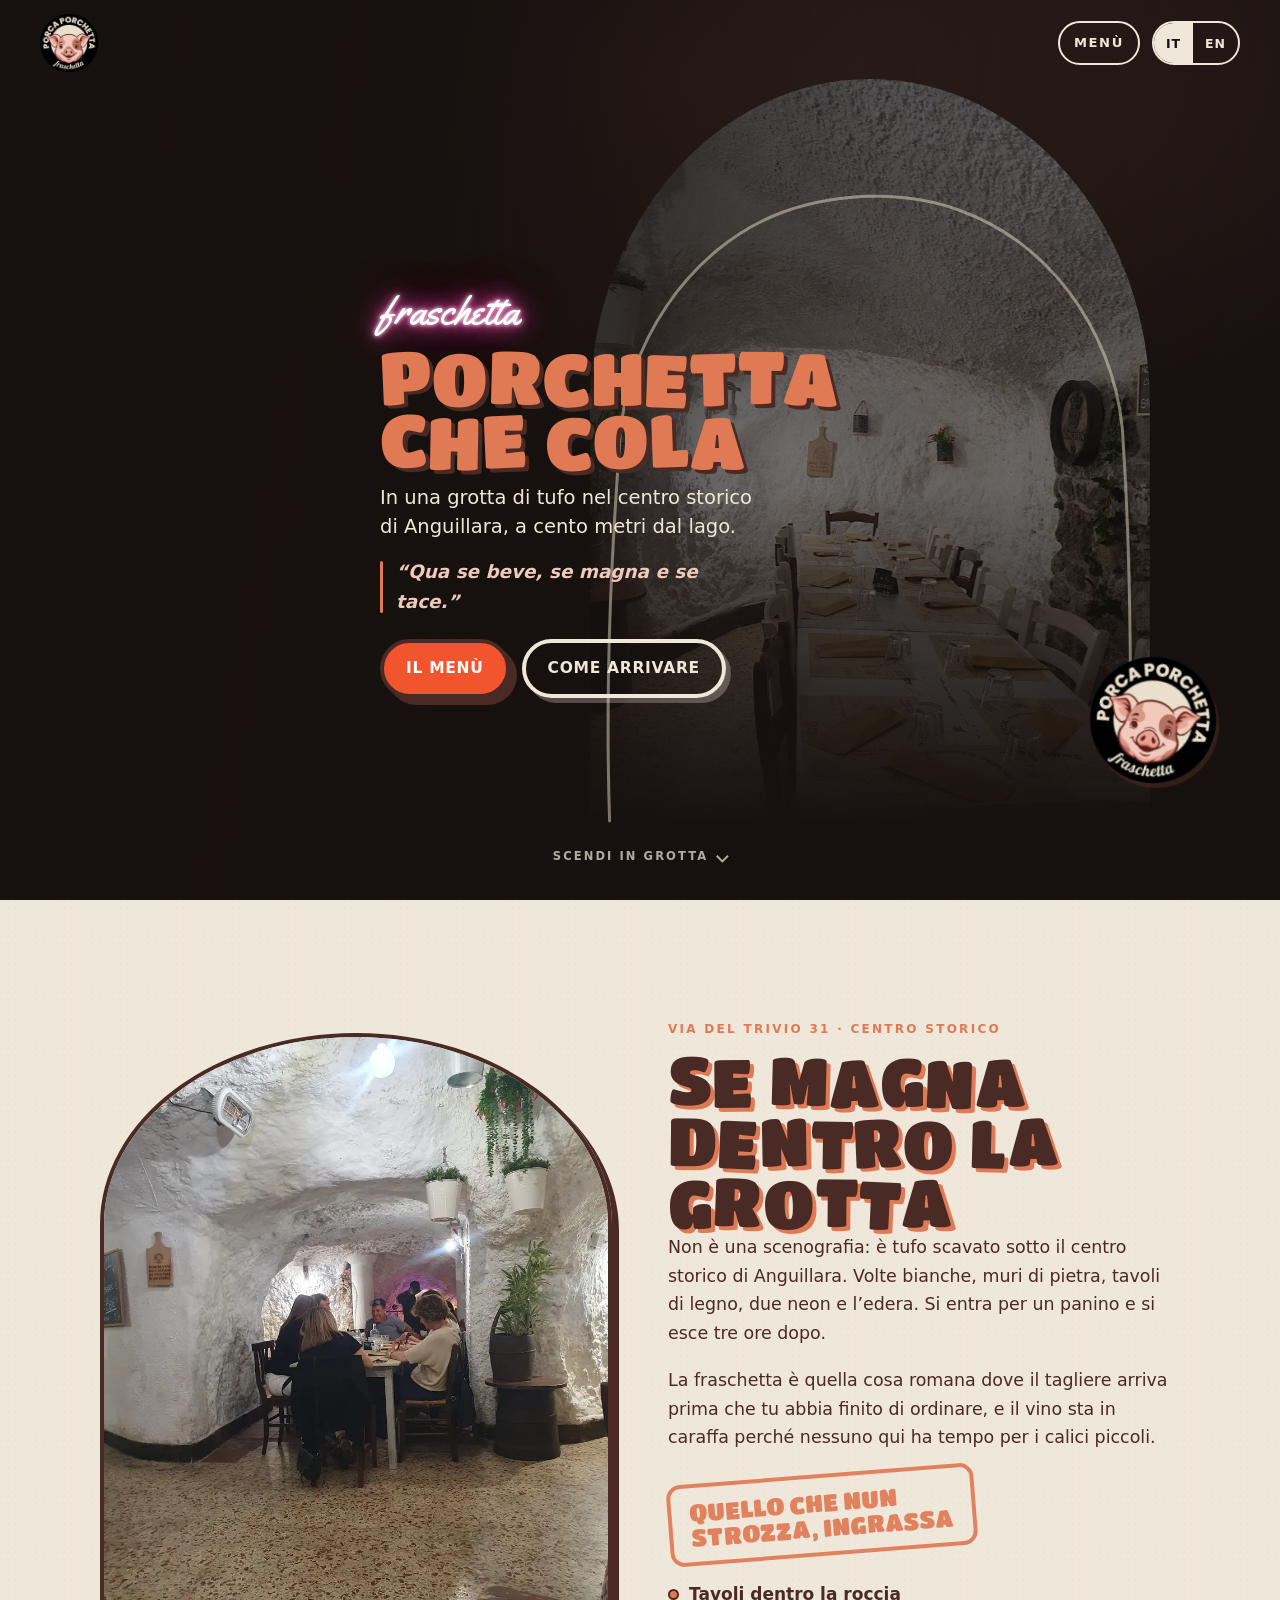
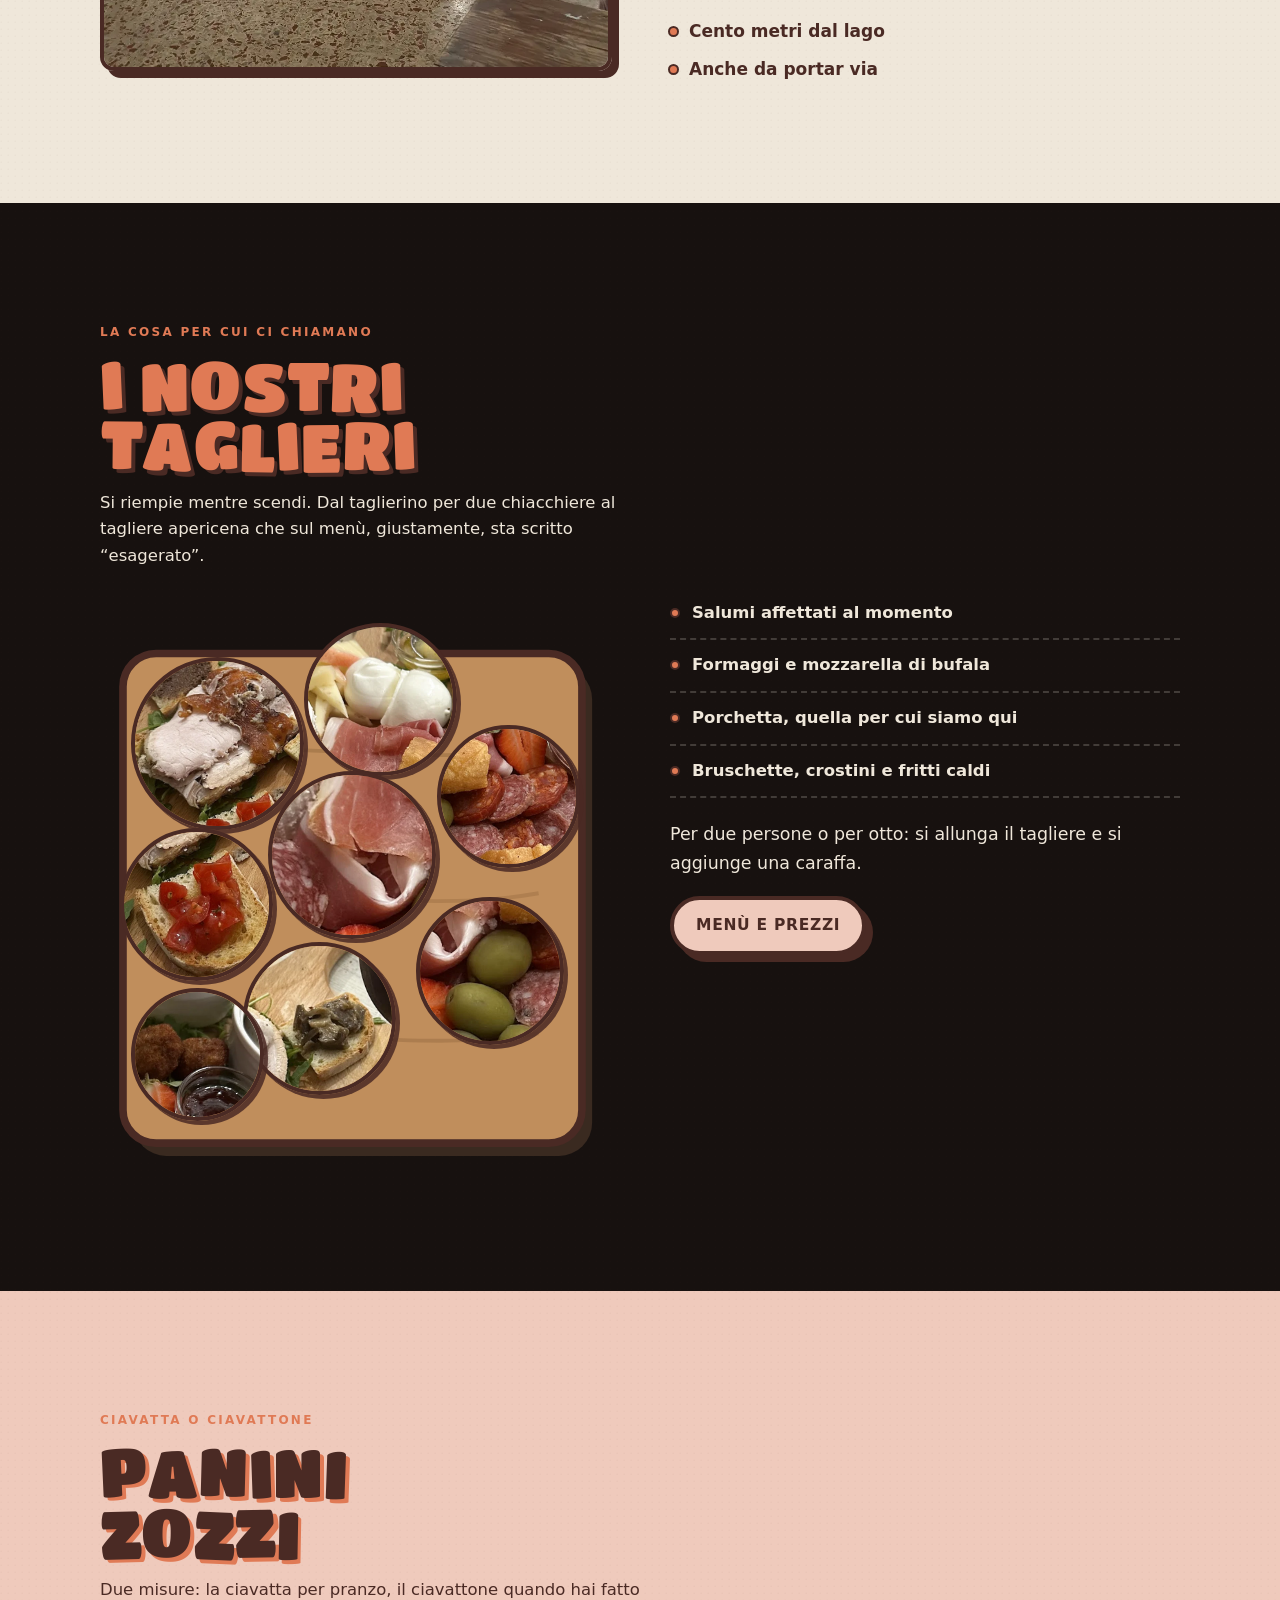
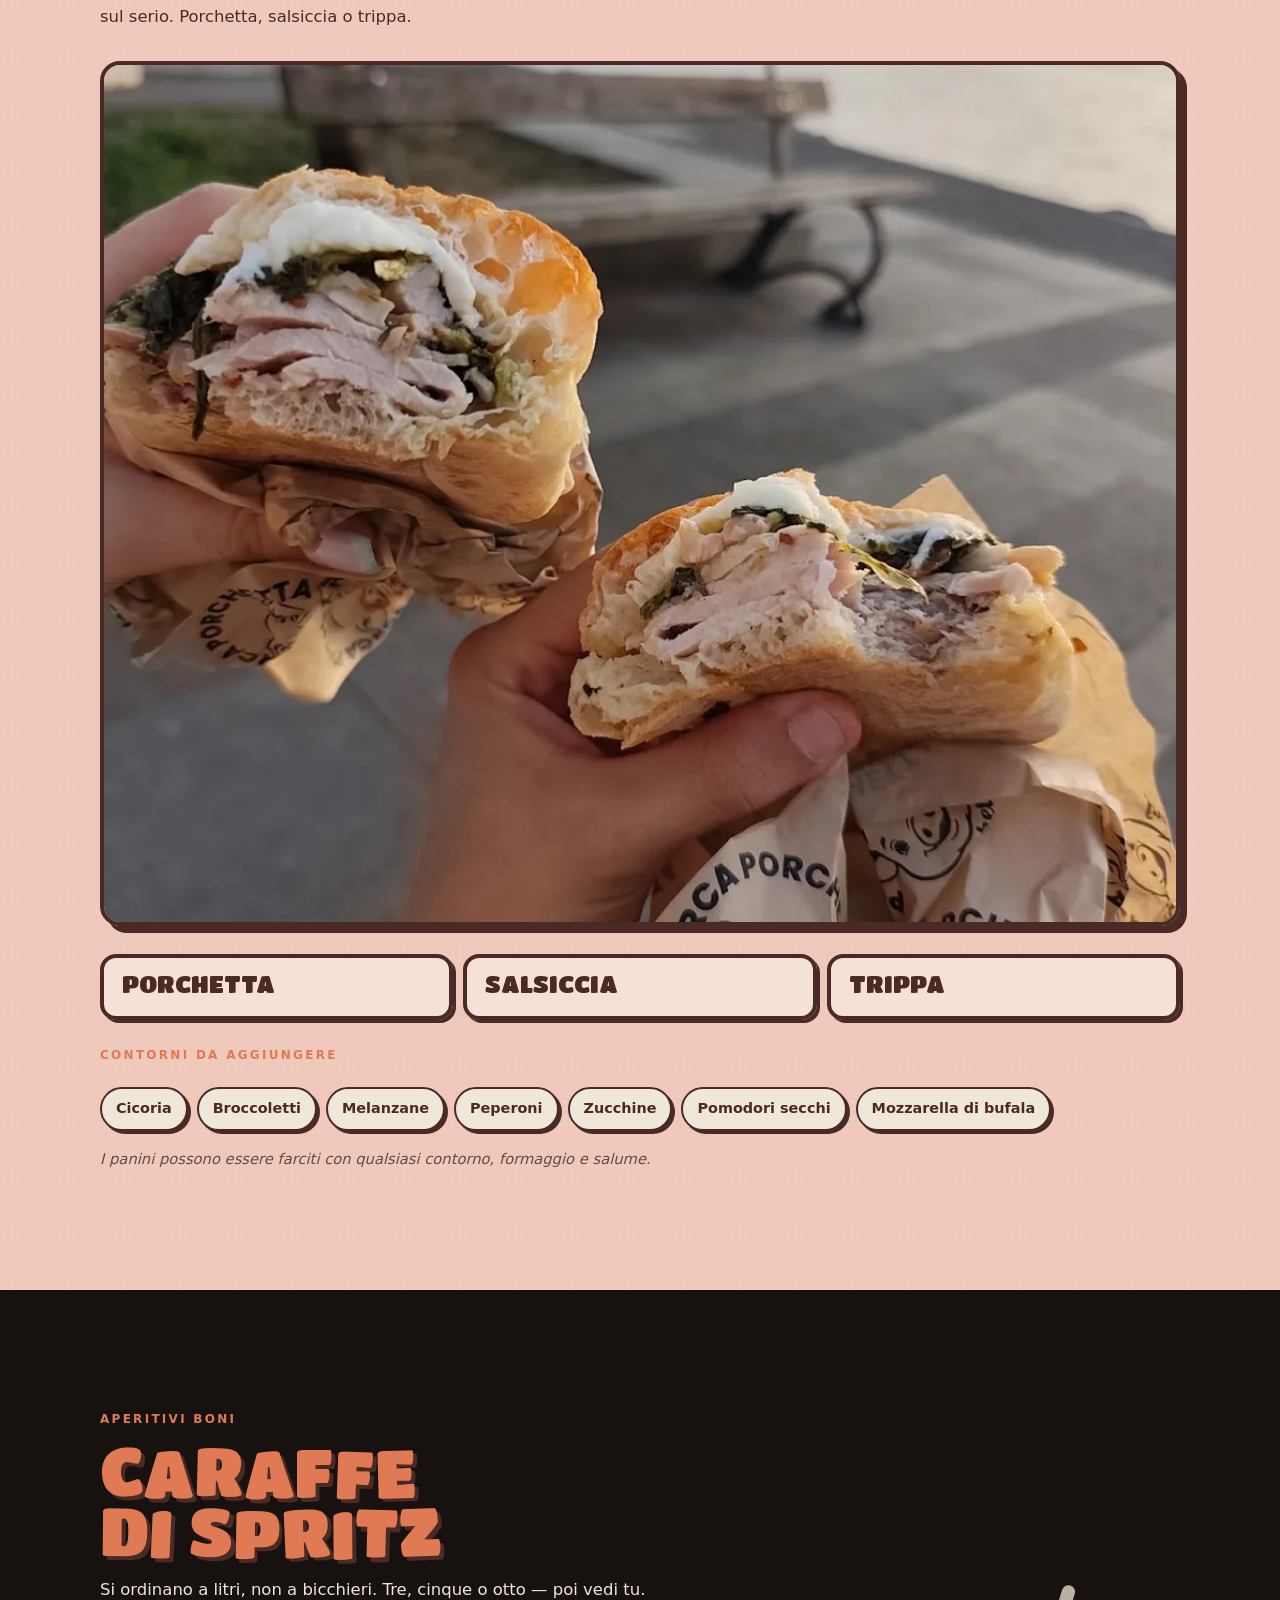
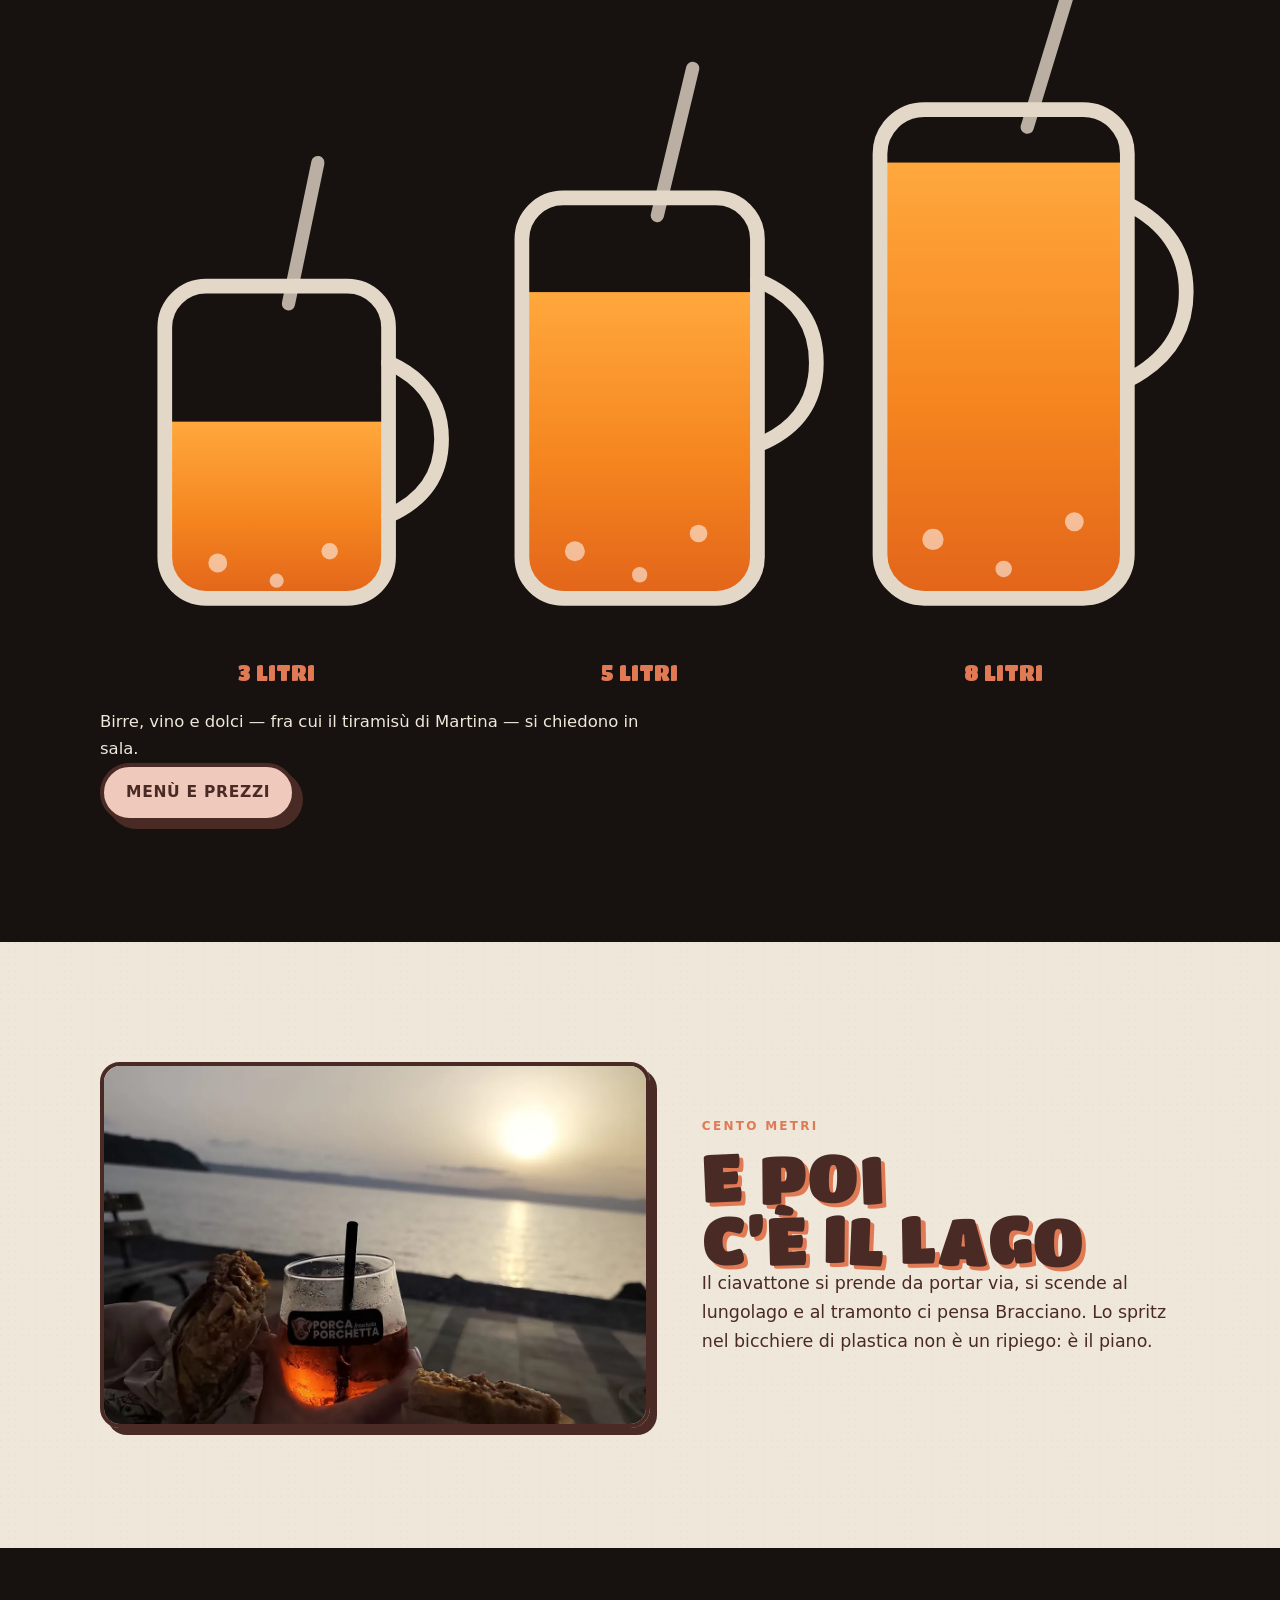
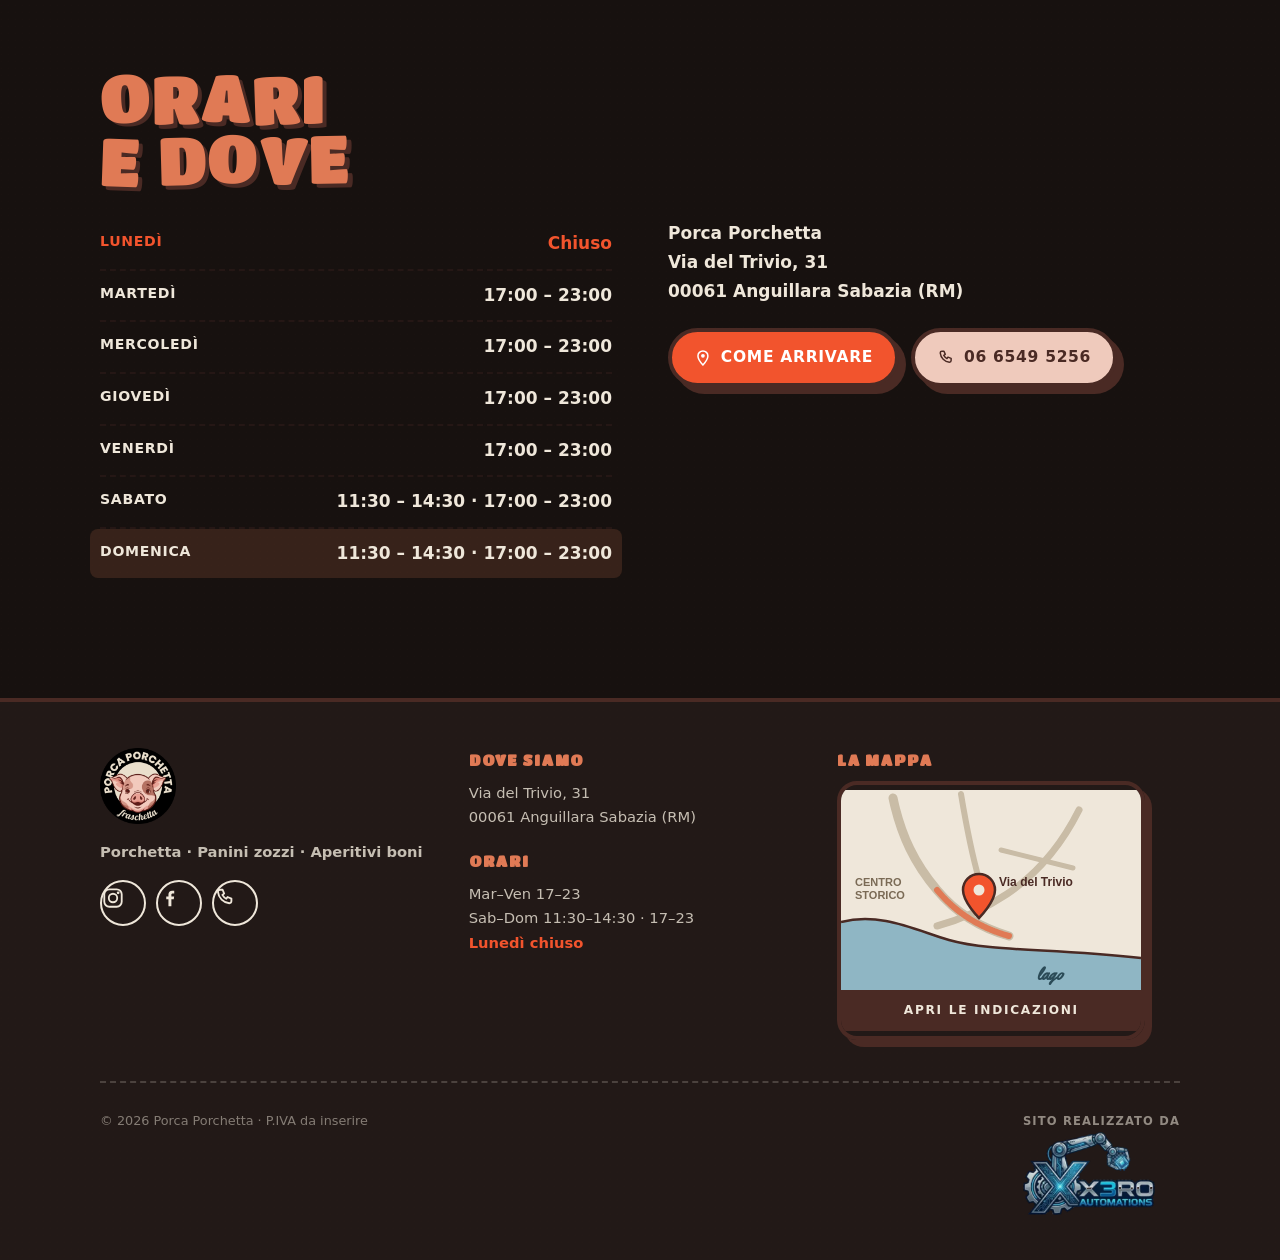
==== index.html @ 13ce4ff5 "Add our logo to the footer credit, drop the English neon line, clean house Credit - the footer credi" ====
<!DOCTYPE html>
<html lang="it">
<head>
<meta charset="utf-8">
<meta name="viewport" content="width=device-width, initial-scale=1">
<title>Porca Porchetta — Fraschetta ad Anguillara Sabazia, Lago di Bracciano</title>
<meta name="description" content="Fraschetta in una grotta di tufo nel centro storico di Anguillara Sabazia, a cento metri dal lago di Bracciano. Porchetta, taglieri di salumi e formaggi, panini e caraffe di spritz.">
<link rel="canonical" href="https://porcaporchetta.it/">

<meta property="og:type" content="restaurant">
<meta property="og:locale" content="it_IT">
<meta property="og:title" content="Porca Porchetta — Fraschetta ad Anguillara Sabazia">
<meta property="og:description" content="Porchetta, taglieri e caraffe di spritz in una grotta di tufo, a cento metri dal lago di Bracciano.">
<meta property="og:image" content="https://porcaporchetta.it/assets/img/tagliere-lungo.webp">
<meta property="og:url" content="https://porcaporchetta.it/">
<meta name="twitter:card" content="summary_large_image">
<meta name="theme-color" content="#17110F">

<link rel="icon" href="assets/img/favicon-32.png" sizes="32x32">
<link rel="apple-touch-icon" href="assets/img/logo-180.png">
<link rel="manifest" href="site.webmanifest">

<link rel="preload" href="assets/fonts/titanone-latin.woff2" as="font" type="font/woff2" crossorigin>
<link rel="preload" href="assets/fonts/archivo-latin.woff2" as="font" type="font/woff2" crossorigin>
<link rel="stylesheet" href="css/style.css">

<script type="application/ld+json">
{
  "@context": "https://schema.org",
  "@type": "Restaurant",
  "name": "Porca Porchetta",
  "alternateName": "Porca Porchetta Anguillara",
  "description": "Fraschetta romana ad Anguillara Sabazia: porchetta, taglieri di salumi e formaggi, panini e caraffe di spritz, in una grotta di tufo a due passi dal lago di Bracciano.",
  "servesCuisine": ["Romana", "Laziale", "Italiana"],
  "priceRange": "€€",
  "image": "https://porcaporchetta.it/assets/img/tagliere-lungo.webp",
  "url": "https://porcaporchetta.it/",
  "telephone": "+390665495256",
  "address": {
    "@type": "PostalAddress",
    "streetAddress": "Via del Trivio, 31",
    "addressLocality": "Anguillara Sabazia",
    "addressRegion": "RM",
    "postalCode": "00061",
    "addressCountry": "IT"
  },
  "geo": { "@type": "GeoCoordinates", "latitude": 42.0924207, "longitude": 12.2695243 },
  "hasMenu": "https://porcaporchetta.it/menu.html",
  "sameAs": [
    "https://www.instagram.com/porcaporchettaanguillara/",
    "https://www.facebook.com/61583761200637"
  ],
  "openingHoursSpecification": [
    { "@type": "OpeningHoursSpecification", "dayOfWeek": ["Tuesday","Wednesday","Thursday","Friday"], "opens": "17:00", "closes": "23:00" },
    { "@type": "OpeningHoursSpecification", "dayOfWeek": ["Saturday","Sunday"], "opens": "11:30", "closes": "14:30" },
    { "@type": "OpeningHoursSpecification", "dayOfWeek": ["Saturday","Sunday"], "opens": "17:00", "closes": "23:00" }
  ]
}
</script>
</head>
<body>
<a class="u-skip" href="#main" data-i18n="skip">Salta al contenuto</a>

<!-- icon sprite: real brand marks, drawn inline so there are no external
     requests and they inherit currentColor -->
<svg class="sprite" aria-hidden="true" focusable="false">
  <defs>
    <!-- spritz: lighter at the surface, deeper at the base, so the fill reads
         as liquid rather than a flat block -->
    <linearGradient id="spritzGrad" x1="0" y1="0" x2="0" y2="1">
      <stop offset="0%"   stop-color="#FFA83D"/>
      <stop offset="55%"  stop-color="#F5851F"/>
      <stop offset="100%" stop-color="#E2641A"/>
    </linearGradient>
  </defs>
  <symbol id="i-ig" viewBox="0 0 24 24">
    <rect x="2.5" y="2.5" width="19" height="19" rx="5.5" fill="none" stroke="currentColor" stroke-width="2"/>
    <circle cx="12" cy="12" r="4.6" fill="none" stroke="currentColor" stroke-width="2"/>
    <circle cx="17.6" cy="6.4" r="1.5" fill="currentColor"/>
  </symbol>
  <symbol id="i-fb" viewBox="0 0 24 24">
    <path d="M14.6 21v-7.6h2.6l.4-3h-3V8.5c0-.9.25-1.5 1.5-1.5h1.6V4.2C17.4 4.1 16.5 4 15.4 4 13 4 11.4 5.5 11.4 8.2v2.2H9v3h2.4V21z" fill="currentColor"/>
  </symbol>
  <symbol id="i-tel" viewBox="0 0 24 24">
    <path d="M6.6 3h2.8l1.7 4.2-2 1.4a11.8 11.8 0 0 0 4.3 4.3l1.4-2L19 12.6v2.8c0 1.3-1 2.3-2.3 2.3A13.9 13.9 0 0 1 4.3 5.3C4.3 4 5.3 3 6.6 3z" fill="none" stroke="currentColor" stroke-width="2" stroke-linejoin="round"/>
  </symbol>
  <symbol id="i-pin" viewBox="0 0 24 24">
    <path d="M12 2.6c3.7 0 6.7 3 6.7 6.7 0 4.8-6.7 12.1-6.7 12.1S5.3 14.1 5.3 9.3c0-3.7 3-6.7 6.7-6.7z" fill="none" stroke="currentColor" stroke-width="2"/>
    <circle cx="12" cy="9.2" r="2.5" fill="currentColor"/>
  </symbol>
</svg>

<!-- ============================ HERO ============================ -->
<header class="hero tex" id="top">

  <div class="hdr">
    <img class="hdr__logo" src="assets/img/logo.png" alt="Porca Porchetta, fraschetta" width="58" height="58">
    <span class="hdr__spacer"></span>
    <a class="hdr__link" href="menu.html" data-i18n="nav.menu">Menù</a>
    <div class="lang" role="group" aria-label="Lingua / Language">
      <button class="lang__btn" type="button" data-lang="it" aria-pressed="true">IT</button>
      <button class="lang__btn" type="button" data-lang="en" aria-pressed="false">EN</button>
    </div>
  </div>

  <!-- you land looking into the arch: the cave is the brand -->
  <div class="hero__arch" id="heroArch">
    <img src="assets/img/cave-corridor.webp" alt="La sala nella grotta di tufo di Porca Porchetta, con i tavoli apparecchiati" width="900" height="1200" fetchpriority="high">
  </div>
  <svg class="hero__stroke" viewBox="0 0 400 530" preserveAspectRatio="none" aria-hidden="true">
    <path class="hero__strokePath" d="M14 530 C10 410 18 306 21 262 C24 192 70 120 138 95 C177 81 227 79 267 95 C336 121 379 192 381 262 C384 308 388 412 385 530"/>
  </svg>

  <!-- dust drifting in the light of the cave -->
  <div class="motes" aria-hidden="true">
    <span></span><span></span><span></span><span></span><span></span>
    <span></span><span></span><span></span><span></span>
  </div>

  <img class="hero__pig" src="assets/img/logo.png" alt="" width="168" height="168" aria-hidden="true">

  <div class="wrap hero__inner">
    <!-- the script word from their own logo lockup, lit like the signs on
         their wall -->
    <p class="hero__neon t-script">fraschetta</p>

    <h1 class="hero__h1 t-display" data-i18n="hero.h1">Porchetta<br>che cola</h1>

    <p class="hero__lede" data-i18n="hero.lede">
      In una grotta di tufo nel centro storico di Anguillara,
      a cento metri dal lago.
    </p>

    <p class="hero__quote">
      <span class="t-dialetto">“Qua se beve, se magna e se tace.”</span>
    </p>
    <p class="bubble" id="glossHero" hidden>Roughly: here we drink, we eat, and we keep quiet. It’s a compliment.</p>

    <div class="hero__cta">
      <a class="btn btn--fuoco" href="menu.html" data-i18n="cta.menu">Il menù</a>
      <a class="btn btn--ghost" href="https://www.google.com/maps/dir/?api=1&amp;destination=Porca%20Porchetta%20Via%20del%20Trivio%2031%20Anguillara%20Sabazia" target="_blank" rel="noopener" data-i18n="cta.dir">Come arrivare</a>
    </div>
  </div>

  <a class="cue" href="#fraschetta" aria-label="Scendi in grotta">
    <span class="cue__txt" data-i18n="hero.cue">Scendi in grotta</span>
    <span class="cue__arrow" aria-hidden="true"></span>
  </a>
</header>

<main id="main">

<!-- ======================= LA FRASCHETTA ======================= -->
<section class="band band--tufo tex" id="fraschetta">
  <div class="wrap">
    <div class="frasch__grid">
      <div class="frasch__photo rev">
        <img src="assets/img/cave-dining.webp" alt="Due clienti a cena in fondo alla grotta, con il neon rosa sullo sfondo" width="900" height="1125" loading="lazy">
      </div>
      <div>
        <p class="t-eyebrow" data-i18n="fr.eyebrow">Via del Trivio 31 · centro storico</p>
        <h2 class="head__title t-display" data-i18n="fr.title">Se magna<br>dentro la grotta</h2>
        <p class="t-lede" data-i18n="fr.p1">
          Non è una scenografia: è tufo scavato sotto il centro storico di
          Anguillara. Volte bianche, muri di pietra, tavoli di legno, due neon
          e l’edera. Si entra per un panino e si esce tre ore dopo.
        </p>
        <p class="t-lede" data-i18n="fr.p2">
          La fraschetta è quella cosa romana dove il tagliere arriva prima che tu
          abbia finito di ordinare, e il vino sta in caraffa perché nessuno qui ha
          tempo per i calici piccoli.
        </p>
        <p class="frasch__stamp"><span class="stamp">Quello che nun<br>strozza, ingrassa</span></p>

        <ul class="frasch__facts">
          <li data-i18n="fr.f1">Tavoli dentro la roccia</li>
          <li data-i18n="fr.f2">Cento metri dal lago</li>
          <li data-i18n="fr.f3">Anche da portar via</li>
        </ul>
      </div>
    </div>
  </div>
</section>

<!-- ================= ★ ER TAGLIERE (signature) ================= -->
<section class="band band--dark tex tag" id="taglieri">
  <div class="wrap">
    <div class="head">
      <p class="t-eyebrow" data-i18n="tg.eyebrow">La cosa per cui ci chiamano</p>
      <h2 class="head__title t-display" data-i18n="tg.title">I nostri<br>taglieri</h2>
      <p class="head__sub" data-i18n="tg.sub">
        Si riempie mentre scendi. Dal taglierino per due chiacchiere al tagliere
        apericena che sul menù, giustamente, sta scritto “esagerato”.
      </p>
    </div>

    <div class="tag__grid">
      <!-- the board: drawn. the food on it: real. -->
      <div class="tag__stage" id="tagStage">
        <svg class="tag__board" viewBox="0 0 400 448" aria-hidden="true">
          <rect x="26" y="52" width="360" height="384" rx="26" fill="#3A2A20"/>
          <rect x="18" y="42" width="360" height="384" rx="26" fill="#C08E5C" stroke="#4A2A24" stroke-width="6"/>
          <circle cx="198" cy="66" r="9" fill="#3A2A20" opacity=".5"/>
          <path d="M52 120 C140 108 250 132 344 116" stroke="#9A6E42" stroke-width="3" fill="none" opacity=".55"/>
          <path d="M52 232 C150 220 240 248 344 230" stroke="#9A6E42" stroke-width="3" fill="none" opacity=".45"/>
          <path d="M52 344 C136 332 252 356 344 340" stroke="#9A6E42" stroke-width="3" fill="none" opacity=".5"/>
        </svg>

        <img class="tag__disc tag__disc--1" src="assets/img/disc-porchetta.webp" alt="Porchetta tagliata su crostino" width="420" height="420" loading="lazy">
        <img class="tag__disc tag__disc--2" src="assets/img/disc-bufala.webp" alt="Mozzarella di bufala e formaggi" width="420" height="420" loading="lazy">
        <img class="tag__disc tag__disc--3" src="assets/img/disc-salame.webp" alt="Salame affettato" width="420" height="420" loading="lazy">
        <img class="tag__disc tag__disc--4" src="assets/img/disc-crudo.webp" alt="Prosciutto crudo" width="420" height="420" loading="lazy">
        <img class="tag__disc tag__disc--5" src="assets/img/disc-bruschetta.webp" alt="Bruschetta al pomodoro" width="420" height="420" loading="lazy">
        <img class="tag__disc tag__disc--6" src="assets/img/disc-olive.webp" alt="Olive verdi" width="420" height="420" loading="lazy">
        <img class="tag__disc tag__disc--7" src="assets/img/disc-funghi.webp" alt="Crostino ai funghi" width="420" height="420" loading="lazy">
        <img class="tag__disc tag__disc--8" src="assets/img/disc-suppli.webp" alt="Fritti caldi" width="420" height="420" loading="lazy">
      </div>

      <div>
        <ul class="onboard">
          <li class="rev" data-i18n="tg.b1">Salumi affettati al momento</li>
          <li class="rev" data-i18n="tg.b2">Formaggi e mozzarella di bufala</li>
          <li class="rev" data-i18n="tg.b3">Porchetta, quella per cui siamo qui</li>
          <li class="rev" data-i18n="tg.b4">Bruschette, crostini e fritti caldi</li>
        </ul>
        <p class="t-lede rev" data-i18n="tg.note">
          Per due persone o per otto: si allunga il tagliere e si aggiunge una
          caraffa.
        </p>
        <a class="btn btn--pig rev" href="menu.html#m-taglieri" data-i18n="cta.menuPrices">Menù e prezzi</a>
      </div>
    </div>
  </div>
</section>

<!-- ========================== PANINI ========================== -->
<section class="band band--pig tex" id="panini">
  <div class="wrap">
    <div class="head">
      <p class="t-eyebrow" data-i18n="pn.eyebrow">Ciavatta o ciavattone</p>
      <h2 class="head__title t-display" data-i18n="pn.title">Panini<br>zozzi</h2>
      <p class="head__sub" data-i18n="pn.sub">
        Due misure: la ciavatta per pranzo, il ciavattone quando hai fatto sul
        serio. Porchetta, salsiccia o trippa.
      </p>
    </div>

    <div class="pan__photo rev">
      <img src="assets/img/ciavattoni.webp" alt="Due ciavattoni imbottiti nella carta di Porca Porchetta, sul lungolago" width="1000" height="800" loading="lazy">
    </div>

    <ul class="fills">
      <li class="fill rev"><span class="fill__n">Porchetta</span></li>
      <li class="fill rev"><span class="fill__n" data-i18n="pn.salsiccia">Salsiccia</span></li>
      <li class="fill rev"><span class="fill__n" data-i18n="pn.trippa">Trippa</span></li>
    </ul>

    <p class="t-eyebrow" data-i18n="pn.contorni">Contorni da aggiungere</p>
    <div class="contorni">
      <span class="chip">Cicoria</span>
      <span class="chip">Broccoletti</span>
      <span class="chip">Melanzane</span>
      <span class="chip">Peperoni</span>
      <span class="chip">Zucchine</span>
      <span class="chip" data-i18n="pn.secchi">Pomodori secchi</span>
      <span class="chip" data-i18n="pn.bufala">Mozzarella di bufala</span>
    </div>
    <p class="contorni__note" data-i18n="pn.note">
      I panini possono essere farciti con qualsiasi contorno, formaggio e salume.
    </p>
  </div>
</section>

<!-- ========================== CARAFFE ========================== -->
<section class="band band--dark tex spritz" id="spritz">
  <div class="wrap">
    <div class="head">
      <p class="t-eyebrow" data-i18n="cr.eyebrow">Aperitivi boni</p>
      <h2 class="head__title t-display" data-i18n="cr.title">Caraffe<br>di spritz</h2>
      <p class="head__sub" data-i18n="cr.sub">
        Si ordinano a litri, non a bicchieri. Tre, cinque o otto — poi vedi tu.
      </p>
    </div>

    <div class="jugs rev">
      <!-- one jug drawing, three sizes: the fill level and the height carry the
           difference, so the comparison reads without reading a number -->
      <figure class="jug jug--3">
        <svg class="jug__svg" viewBox="0 0 120 210" role="img" aria-label="Caraffa da 3 litri">
          <defs>
            <clipPath id="clip3"><rect x="22" y="86" width="76" height="106" rx="14"/></clipPath>
          </defs>
          <path class="jug__straw" d="M64 92 L74 44" />
          <rect class="jug__fill" x="22" y="132" width="76" height="60" clip-path="url(#clip3)"/>
          <g class="jug__bubbles" clip-path="url(#clip3)">
            <circle cx="40" cy="180" r="3.2"/><circle cx="60" cy="186" r="2.4"/><circle cx="78" cy="176" r="2.8"/>
          </g>
          <rect class="jug__body" x="22" y="86" width="76" height="106" rx="14"/>
          <path class="jug__handle" d="M98 112 q18 8 18 26 t-18 26"/>
        </svg>
        <figcaption class="jug__cap">3 <span data-i18n="cr.lt">litri</span></figcaption>
      </figure>

      <figure class="jug jug--5">
        <svg class="jug__svg" viewBox="0 0 120 210" role="img" aria-label="Caraffa da 5 litri">
          <defs>
            <clipPath id="clip5"><rect x="20" y="56" width="80" height="136" rx="14"/></clipPath>
          </defs>
          <path class="jug__straw" d="M66 62 L78 12" />
          <rect class="jug__fill" x="20" y="88" width="80" height="104" clip-path="url(#clip5)"/>
          <g class="jug__bubbles" clip-path="url(#clip5)">
            <circle cx="38" cy="176" r="3.4"/><circle cx="60" cy="184" r="2.6"/><circle cx="80" cy="170" r="3"/>
          </g>
          <rect class="jug__body" x="20" y="56" width="80" height="136" rx="14"/>
          <path class="jug__handle" d="M100 84 q20 8 20 28 t-20 28"/>
        </svg>
        <figcaption class="jug__cap">5 <span data-i18n="cr.lt">litri</span></figcaption>
      </figure>

      <figure class="jug jug--8">
        <svg class="jug__svg" viewBox="0 0 120 210" role="img" aria-label="Caraffa da 8 litri">
          <defs>
            <clipPath id="clip8"><rect x="18" y="26" width="84" height="166" rx="15"/></clipPath>
          </defs>
          <path class="jug__straw" d="M68 32 L82 -14" />
          <rect class="jug__fill" x="18" y="44" width="84" height="148" clip-path="url(#clip8)"/>
          <g class="jug__bubbles" clip-path="url(#clip8)">
            <circle cx="36" cy="172" r="3.6"/><circle cx="60" cy="182" r="2.8"/><circle cx="84" cy="166" r="3.2"/>
          </g>
          <rect class="jug__body" x="18" y="26" width="84" height="166" rx="15"/>
          <path class="jug__handle" d="M102 58 q20 10 20 30 t-20 30"/>
        </svg>
        <figcaption class="jug__cap">8 <span data-i18n="cr.lt">litri</span></figcaption>
      </figure>
    </div>

    <p class="head__sub" data-i18n="cr.note">
      Birre, vino e dolci — fra cui il tiramisù di Martina — si chiedono in sala.
    </p>
    <a class="btn btn--pig" href="menu.html#m-spritz" data-i18n="cta.menuPrices">Menù e prezzi</a>
  </div>
</section>

<!-- ============================ LAGO ============================ -->
<section class="band band--tufo tex lago" id="lago">
  <div class="wrap">
    <div class="lago__grid">
      <div class="lago__photo rev">
        <img src="assets/img/lago-tramonto.webp" alt="Tramonto sul lago di Bracciano con uno spritz Porca Porchetta" width="1200" height="800" loading="lazy">
      </div>
      <div class="lago__copy">
        <p class="t-eyebrow" data-i18n="lg.eyebrow">Cento metri</p>
        <h2 class="head__title t-display" data-i18n="lg.title">E poi<br>c’è il lago</h2>
        <p class="t-lede" data-i18n="lg.p1">
          Il ciavattone si prende da portar via, si scende al lungolago e al
          tramonto ci pensa Bracciano. Lo spritz nel bicchiere di plastica non è
          un ripiego: è il piano.
        </p>
      </div>
    </div>
  </div>
</section>

<!-- ======================== ORARI E DOVE ======================== -->
<section class="band band--dark tex" id="dove">
  <div class="wrap">
    <div class="head">
      <h2 class="head__title t-display" data-i18n="in.title">Orari<br>e dove</h2>
    </div>

    <div class="info__grid">
      <dl class="hours" id="hours">
        <div class="hours__row is-closed" data-day="1"><dt data-i18n="d.mon">Lunedì</dt><dd data-i18n="in.closed">Chiuso</dd></div>
        <div class="hours__row" data-day="2"><dt data-i18n="d.tue">Martedì</dt><dd>17:00 – 23:00</dd></div>
        <div class="hours__row" data-day="3"><dt data-i18n="d.wed">Mercoledì</dt><dd>17:00 – 23:00</dd></div>
        <div class="hours__row" data-day="4"><dt data-i18n="d.thu">Giovedì</dt><dd>17:00 – 23:00</dd></div>
        <div class="hours__row" data-day="5"><dt data-i18n="d.fri">Venerdì</dt><dd>17:00 – 23:00</dd></div>
        <div class="hours__row" data-day="6"><dt data-i18n="d.sat">Sabato</dt><dd>11:30 – 14:30 · 17:00 – 23:00</dd></div>
        <div class="hours__row" data-day="0"><dt data-i18n="d.sun">Domenica</dt><dd>11:30 – 14:30 · 17:00 – 23:00</dd></div>
      </dl>

      <div>
        <address class="addr">
          <strong>Porca Porchetta</strong><br>
          Via del Trivio, 31<br>
          00061 Anguillara Sabazia (RM)
        </address>
        <div class="info__cta">
          <a class="btn btn--fuoco" href="https://www.google.com/maps/dir/?api=1&amp;destination=Porca%20Porchetta%20Via%20del%20Trivio%2031%20Anguillara%20Sabazia" target="_blank" rel="noopener">
            <svg class="ic" aria-hidden="true"><use href="#i-pin"></use></svg>
            <span data-i18n="cta.dir">Come arrivare</span>
          </a>
          <a class="btn btn--pig" href="tel:+390665495256">
            <svg class="ic" aria-hidden="true"><use href="#i-tel"></use></svg>
            <span>06 6549 5256</span>
          </a>
        </div>
      </div>
    </div>
  </div>
</section>

</main>

<!-- =========================== FOOTER =========================== -->
<footer class="ftr tex">
  <div class="wrap">
    <div class="ftr__grid">

      <div>
        <img class="ftr__logo" src="assets/img/logo.png" alt="Porca Porchetta" width="86" height="86" loading="lazy">
        <p class="ftr__tag" data-i18n="ft.tag">Porchetta · Panini zozzi · Aperitivi boni</p>
        <ul class="social">
          <li>
            <a class="social__a" href="https://www.instagram.com/porcaporchettaanguillara/" target="_blank" rel="noopener" aria-label="Instagram">
              <svg class="ic" aria-hidden="true"><use href="#i-ig"></use></svg>
            </a>
          </li>
          <li>
            <a class="social__a" href="https://www.facebook.com/61583761200637" target="_blank" rel="noopener" aria-label="Facebook">
              <svg class="ic" aria-hidden="true"><use href="#i-fb"></use></svg>
            </a>
          </li>
          <li>
            <a class="social__a" href="tel:+390665495256" aria-label="Chiama 06 6549 5256">
              <svg class="ic" aria-hidden="true"><use href="#i-tel"></use></svg>
            </a>
          </li>
        </ul>
      </div>

      <div>
        <h3 data-i18n="ft.where">Dove siamo</h3>
        <p class="ftr__addr">
          Via del Trivio, 31<br>
          00061 Anguillara Sabazia (RM)
        </p>
        <h3 data-i18n="ft.hours">Orari</h3>
        <p class="ftr__addr">
          <span data-i18n="ft.h1">Mar–Ven 17–23</span><br>
          <span data-i18n="ft.h2">Sab–Dom 11:30–14:30 · 17–23</span><br>
          <span class="ftr__closed" data-i18n="ft.h3">Lunedì chiuso</span>
        </p>
      </div>

      <!-- drawn map: the old town, Via del Trivio and the lake. Illustrated
           rather than embedded so the footer stays request-free; the button
           hands off to real turn-by-turn. -->
      <div>
        <h3 data-i18n="ft.map">La mappa</h3>
        <a class="minimap" href="https://www.google.com/maps/dir/?api=1&amp;destination=Porca%20Porchetta%20Via%20del%20Trivio%2031%20Anguillara%20Sabazia" target="_blank" rel="noopener" aria-label="Apri le indicazioni su Google Maps">
          <svg viewBox="0 0 300 200" role="img" aria-label="Mappa illustrata: Porca Porchetta nel centro storico di Anguillara, sul lago di Bracciano">
            <rect width="300" height="200" fill="#EFE7DA"/>
            <!-- the lake -->
            <path d="M0 132 C40 122 74 140 108 150 C150 162 210 158 300 168 L300 200 L0 200 Z" fill="#8FB6C4"/>
            <path d="M0 132 C40 122 74 140 108 150 C150 162 210 158 300 168" fill="none" stroke="#4A2A24" stroke-width="2.5"/>
            <text x="196" y="190" font-family="Yellowtail, cursive" font-size="17" fill="#2B4B57">lago</text>
            <!-- the promontory streets of the old town -->
            <path d="M52 8 C60 46 74 74 96 100 C116 124 140 138 168 146" fill="none" stroke="#C9BCA6" stroke-width="9" stroke-linecap="round"/>
            <path d="M238 20 C220 56 196 84 166 104 C142 120 118 130 96 136" fill="none" stroke="#C9BCA6" stroke-width="7" stroke-linecap="round"/>
            <path d="M120 4 C126 40 132 70 140 96" fill="none" stroke="#C9BCA6" stroke-width="6" stroke-linecap="round"/>
            <path d="M160 60 L232 78" fill="none" stroke="#C9BCA6" stroke-width="5" stroke-linecap="round"/>
            <!-- Via del Trivio, highlighted -->
            <path d="M96 100 C116 124 140 138 168 146" fill="none" stroke="#E07A55" stroke-width="6" stroke-linecap="round" stroke-dasharray="1 0"/>
            <text x="14" y="96" font-family="Archivo, sans-serif" font-size="11" font-weight="700" fill="#7A6A55">CENTRO</text>
            <text x="14" y="109" font-family="Archivo, sans-serif" font-size="11" font-weight="700" fill="#7A6A55">STORICO</text>
            <!-- the pin -->
            <g class="minimap__pin">
              <path d="M138 84 c9 0 16 7 16 16 0 12-16 28-16 28s-16-16-16-28c0-9 7-16 16-16z" fill="#F2542D" stroke="#4A2A24" stroke-width="2.5"/>
              <circle cx="138" cy="100" r="5.5" fill="#EFE7DA"/>
            </g>
            <text x="158" y="96" font-family="Archivo, sans-serif" font-size="12" font-weight="800" fill="#4A2A24">Via del Trivio</text>
          </svg>
          <span class="minimap__cta" data-i18n="ft.open">Apri le indicazioni</span>
        </a>
      </div>
    </div>

    <div class="ftr__base">
      <p class="ftr__note">© <span id="yr">2026</span> Porca Porchetta · <span data-i18n="ft.vat">P.IVA da inserire</span></p>
      <a class="credit" href="https://x3roautomations.it" target="_blank" rel="noopener">
        <span class="credit__txt" data-i18n="ft.credit">Sito realizzato da</span>
        <img class="credit__logo" src="assets/img/x3ro-logo.webp" alt="x3ro Automations" width="420" height="265" loading="lazy">
      </a>
    </div>
  </div>
</footer>

<!-- the conversion engine: both actions, permanently in the thumb zone -->
<nav class="dock" aria-label="Azioni rapide">
  <a class="btn btn--fuoco" href="https://www.google.com/maps/dir/?api=1&amp;destination=Porca%20Porchetta%20Via%20del%20Trivio%2031%20Anguillara%20Sabazia" target="_blank" rel="noopener">
    <svg class="ic" aria-hidden="true"><use href="#i-pin"></use></svg>
    <span data-i18n="cta.dir2">Indicazioni</span>
  </a>
  <a class="btn btn--pig" href="tel:+390665495256">
    <svg class="ic" aria-hidden="true"><use href="#i-tel"></use></svg>
    <span data-i18n="cta.call">Chiama</span>
  </a>
</nav>

<script src="js/i18n.js"></script>
<script src="js/main.js"></script>
</body>
</html>
---- css/style.css ----
/* ==========================================================================
   Porca Porchetta — fraschetta, Anguillara Sabazia
   "Fraschetta Fumetto" — comic book set inside their tufo cave.
   Mobile-first: every value below is authored for 390px, then widened.
   ========================================================================== */

/* --- self-hosted fonts (no third-party CDN: GDPR + no render-blocking) --- */
@font-face {
  font-family: 'Titan One';
  font-style: normal;
  font-weight: 400;
  font-display: swap;
  src: url('../assets/fonts/titanone-latin.woff2') format('woff2');
}
@font-face {
  font-family: 'Yellowtail';
  font-style: normal;
  font-weight: 400;
  font-display: swap;
  src: url('../assets/fonts/yellowtail-latin.woff2') format('woff2');
}
@font-face {
  font-family: 'Archivo';
  font-style: normal;
  font-weight: 400 800;
  font-display: swap;
  src: url('../assets/fonts/archivo-latin.woff2') format('woff2');
}
@font-face {
  font-family: 'Archivo';
  font-style: italic;
  font-weight: 400 800;
  font-display: swap;
  src: url('../assets/fonts/archivo-italic-latin.woff2') format('woff2');
}

/* ============================== tokens ================================== */
:root {
  /* colour — sampled from their own menu board, logo and neon wall */
  --ink:    #17110F;   /* cave dark, warm black      */
  --ink-2:  #221917;   /* raised dark surface        */
  --tufo:   #EFE7DA;   /* whitewashed cave wall      */
  --tufo-2: #E3D8C7;   /* shaded tufo                */
  --coral:  #E07A55;   /* brand accent               */
  --fuoco:  #F2542D;   /* CTA only                   */
  --pig:    #EFCABC;   /* logo pig pink              */
  --neon:   #FF4FB0;   /* neon sign only             */
  --neon-2: #FFE9A3;   /* butter neon                */
  --brown:  #4A2A24;   /* logo outline — every ink stroke */
  --ivy:    #4E7B3C;

  /* type */
  --display: 'Titan One', 'Archivo', system-ui, sans-serif;
  --script:  'Yellowtail', cursive;
  --body:    'Archivo', system-ui, -apple-system, sans-serif;

  /* comic grammar */
  --stroke: 3px;
  --pop: 5px 5px 0 var(--brown);
  --pop-sm: 3px 3px 0 var(--brown);
  --r: 20px;

  /* rhythm */
  --gut: 20px;
  --band-y: 68px;
  --maxw: 1160px;

  /* halftone dots — inline SVG, no extra request */
  --halftone: url("data:image/svg+xml,%3Csvg xmlns='http://www.w3.org/2000/svg' width='12' height='12'%3E%3Ccircle cx='2' cy='2' r='1.1' fill='%234A2A24'/%3E%3C/svg%3E");
}

@media (min-width: 800px) {
  :root { --gut: 40px; --band-y: 120px; --stroke: 4px; --pop: 7px 7px 0 var(--brown); }
}

/* ============================== base ==================================== */
*, *::before, *::after { box-sizing: border-box; }

html {
  -webkit-text-size-adjust: 100%;
  scroll-behavior: smooth;
}

body {
  margin: 0;
  background: var(--ink);
  color: var(--tufo);
  font-family: var(--body);
  font-size: 1.0625rem;
  line-height: 1.62;
  font-weight: 400;
  overflow-x: hidden;
  /* room for the sticky action bar */
  padding-bottom: calc(74px + env(safe-area-inset-bottom, 0px));
}

@media (min-width: 800px) {
  body { padding-bottom: 0; }
}

img, svg { display: block; max-width: 100%; }
img { height: auto; }
a { color: inherit; }

/* Components below set an explicit `display`, which would otherwise beat the
   hidden attribute and leak the English gloss into the Italian page and the
   tris replay button onto a fresh board. */
[hidden] { display: none !important; }

::selection { background: var(--coral); color: var(--ink); }

/* focus: a thick ink outline, so accessibility matches the comic grammar
   instead of fighting it */
:focus-visible {
  outline: 4px solid var(--neon-2);
  outline-offset: 3px;
  border-radius: 4px;
}

.u-skip {
  position: absolute;
  left: -9999px;
  top: 0;
  background: var(--neon-2);
  color: var(--ink);
  padding: 12px 18px;
  font-weight: 800;
  z-index: 200;
}
.u-skip:focus { left: 8px; top: 8px; }

.u-sr {
  position: absolute;
  width: 1px; height: 1px;
  padding: 0; margin: -1px;
  overflow: hidden;
  clip: rect(0 0 0 0);
  white-space: nowrap;
  border: 0;
}

/* ============================ type ====================================== */
.t-display {
  font-family: var(--display);
  font-weight: 400;
  text-transform: uppercase;
  line-height: 0.9;
  letter-spacing: 0.005em;
  margin: 0;
}

/* per-letter hand-set jitter, applied by main.js — static, not animated,
   so it survives reduced-motion */
.t-display .jit {
  display: inline-block;
  transform: rotate(var(--rot, 0deg)) translateY(var(--dy, 0px));
}
/* keeps a word's characters together: without this the per-character
   inline-blocks become individual break opportunities and long words split
   mid-word */
.t-display .jw {
  display: inline-block;
  white-space: nowrap;
}

.t-script {
  font-family: var(--script);
  text-transform: none;
  font-weight: 400;
}

.t-eyebrow {
  font-family: var(--body);
  font-weight: 700;
  font-size: 0.75rem;
  letter-spacing: 0.19em;
  text-transform: uppercase;
  color: var(--coral);
  margin: 0 0 12px;
}

.t-lede {
  font-size: 1.09rem;
  line-height: 1.65;
  margin: 0 0 18px;
  max-width: 60ch;
}

/* the romanesco voice: their own words, set as spoken asides */
.t-dialetto {
  font-family: var(--body);
  font-style: italic;
  font-weight: 600;
}

/* ========================== comic primitives ============================ */
.ink {
  border: var(--stroke) solid var(--brown);
  border-radius: var(--r);
  box-shadow: var(--pop);
}

/* buttons ---------------------------------------------------------------- */
.btn {
  display: inline-flex;
  align-items: center;
  justify-content: center;
  gap: 9px;
  min-height: 52px;
  padding: 13px 22px;
  border: var(--stroke) solid var(--brown);
  border-radius: 999px;
  box-shadow: var(--pop);
  background: var(--tufo);
  color: var(--brown);
  font-family: var(--body);
  font-weight: 800;
  font-size: 0.97rem;
  letter-spacing: 0.045em;
  text-transform: uppercase;
  text-decoration: none;
  cursor: pointer;
  transition: transform 140ms ease, box-shadow 140ms ease;
}
.btn:hover { transform: translate(2px, 2px); box-shadow: var(--pop-sm); }
.btn:active { transform: translate(5px, 5px); box-shadow: 0 0 0 var(--brown); }

.btn--fuoco { background: var(--fuoco); color: #fff; }
.btn--pig   { background: var(--pig);   color: var(--brown); }
.btn--ghost { background: transparent;  color: var(--tufo); border-color: var(--tufo); box-shadow: 5px 5px 0 rgba(239,231,218,.28); }

/* cards ----------------------------------------------------------------- */
.card {
  background: var(--tufo);
  color: var(--brown);
  border: var(--stroke) solid var(--brown);
  border-radius: var(--r);
  box-shadow: var(--pop);
  padding: 22px 20px;
}

/* rubber stamp: for their placemat proverb ------------------------------ */
.stamp {
  display: inline-block;
  border: 4px solid var(--coral);
  border-radius: 14px;
  padding: 12px 18px;
  color: var(--coral);
  font-family: var(--display);
  text-transform: uppercase;
  font-size: clamp(0.95rem, 4.4vw, 1.5rem);
  line-height: 1.05;
  transform: rotate(-4.5deg);
  opacity: 0.92;
}

/* speech bubble: carries the EN gloss of the dialect lines -------------- */
.bubble {
  position: relative;
  display: inline-block;
  background: var(--pig);
  color: var(--brown);
  border: var(--stroke) solid var(--brown);
  border-radius: 18px;
  padding: 12px 16px;
  font-size: 0.94rem;
  font-weight: 600;
  line-height: 1.4;
  box-shadow: var(--pop-sm);
  max-width: 34ch;
}
.bubble::after {
  content: '';
  position: absolute;
  left: 26px;
  bottom: calc(-1 * var(--stroke) - 13px);
  width: 0; height: 0;
  border: 8px solid transparent;
  border-top-color: var(--brown);
  border-right-width: 14px;
}

/* chips: contorni, menu categories -------------------------------------- */
.chip {
  display: inline-flex;
  align-items: center;
  gap: 6px;
  padding: 8px 14px;
  border: 2.5px solid var(--brown);
  border-radius: 999px;
  background: var(--tufo);
  color: var(--brown);
  font-size: 0.9rem;
  font-weight: 700;
  box-shadow: var(--pop-sm);
}
.chip b { font-weight: 800; color: var(--fuoco); }

/* halftone + grain overlays --------------------------------------------- */
.tex {
  position: relative;
  isolation: isolate;
}
.tex::after {
  content: '';
  position: absolute;
  inset: 0;
  background-image: var(--halftone);
  background-size: 7px 7px;
  opacity: 0.055;
  pointer-events: none;
  z-index: 1;
}

/* ============================= layout =================================== */
.wrap {
  width: 100%;
  max-width: var(--maxw);
  margin-inline: auto;
  padding-inline: var(--gut);
  position: relative;
  z-index: 2;
}

.band {
  padding-block: var(--band-y);
  position: relative;
}
.band--tufo {
  background: var(--tufo);
  color: var(--brown);
}
.band--pig {
  background: var(--pig);
  color: var(--brown);
}
.band--dark {
  background: var(--ink);
  color: var(--tufo);
}

/* section heading block ------------------------------------------------- */
.head { margin-bottom: 30px; }
.head__title {
  font-size: clamp(2.1rem, 9.5vw, 4.2rem);
}
.band--tufo .head__title,
.band--pig .head__title {
  color: var(--brown);
  text-shadow: 4px 4px 0 var(--coral);
}
.band--dark .head__title {
  color: var(--coral);
  text-shadow: 4px 4px 0 var(--brown);
}
.head__sub {
  margin: 14px 0 0;
  font-size: 1.03rem;
  max-width: 54ch;
}

/* ============================== header ================================== */
.hdr {
  position: absolute;
  inset: 0 0 auto 0;
  z-index: 60;
  display: flex;
  align-items: center;
  gap: 12px;
  padding: 14px var(--gut);
}
.hdr__logo {
  width: 58px;
  height: 58px;
  flex: none;
}
.hdr__spacer { flex: 1 1 auto; }

.hdr__link {
  font-weight: 800;
  font-size: 0.82rem;
  letter-spacing: 0.12em;
  text-transform: uppercase;
  text-decoration: none;
  color: var(--tufo);
  padding: 9px 14px;
  border: 2.5px solid var(--tufo);
  border-radius: 999px;
}
.hdr__link:hover { background: var(--tufo); color: var(--ink); }

/* language toggle ------------------------------------------------------- */
.lang {
  display: inline-flex;
  border: 2.5px solid var(--tufo);
  border-radius: 999px;
  overflow: hidden;
}
.lang__btn {
  appearance: none;
  background: transparent;
  border: 0;
  color: var(--tufo);
  font-family: var(--body);
  font-weight: 800;
  font-size: 0.78rem;
  letter-spacing: 0.08em;
  padding: 9px 12px;
  min-height: 40px;
  cursor: pointer;
}
.lang__btn[aria-pressed="true"] {
  background: var(--tufo);
  color: var(--ink);
}

/* =============================== hero =================================== */
/* Structure encodes the venue: the cave is a run of tufo vaults, and an
   arch is a comic panel. You land looking *into* the arch. */
.hero {
  position: relative;
  min-height: 100svh;
  display: flex;
  flex-direction: column;
  justify-content: flex-end;
  /* the bottom pad clears the fixed action bar: the hero ends at 100svh, so
     without it the CTAs sit underneath the dock */
  padding: 92px 0 calc(90px + env(safe-area-inset-bottom, 0px));
  overflow: hidden;
  background:
    radial-gradient(120% 70% at 50% 8%, #3A2622 0%, var(--ink) 62%);
}

.hero__arch {
  position: absolute;
  left: 50%;
  top: 5%;
  width: min(86vw, 470px);
  aspect-ratio: 40 / 53;
  transform: translateX(-50%);
  /* the arch itself: semicircular head on straight jambs */
  border-radius: 50% 50% 10px 10px / 44% 44% 10px 10px;
  overflow: hidden;
  z-index: 0;
}
/* The image is taller than its mask so it can drift on scroll without
   exposing an edge. --py is written by main.js. */
.hero__arch img {
  width: 100%;
  height: 116%;
  margin-top: -8%;
  object-fit: cover;
  object-position: 50% 62%;
  filter: saturate(0.88) brightness(0.72) contrast(1.04);
  transform: translateY(var(--py, 0px));
  will-change: transform;
}
.hero__arch::after {
  content: '';
  position: absolute;
  inset: 0;
  background: linear-gradient(to bottom, rgba(23,17,15,0) 40%, rgba(23,17,15,.8) 76%, var(--ink) 100%);
}

/* hand-drawn stroke laid over the arch — non-scaling so the line keeps a
   constant weight while the shape stretches with the viewport */
.hero__stroke {
  position: absolute;
  left: 50%;
  top: 5%;
  width: min(86vw, 470px);
  aspect-ratio: 40 / 53;
  transform: translateX(-50%);
  z-index: 2;
  pointer-events: none;
  overflow: visible;
}
.hero__stroke path {
  fill: none;
  stroke: var(--tufo-2);
  stroke-width: 3;
  stroke-linecap: round;
  opacity: 0.5;
  vector-effect: non-scaling-stroke;
}

.hero__inner {
  position: relative;
  z-index: 3;
}

/* the neon sign, recreated from the one on their wall */
.hero__neon {
  font-family: var(--script);
  font-size: clamp(1.6rem, 7.5vw, 2.5rem);
  color: #fff;
  line-height: 1.15;
  margin: 0 0 12px;
  text-shadow:
    0 0 4px #fff,
    0 0 11px var(--neon),
    0 0 24px var(--neon),
    0 0 48px rgba(255,79,176,.65);
}

/* Their own Facebook line, set as the headline. One idea at full size beats
   three fighting for the same screen — and it leaves the cave visible behind,
   which is the thing that actually sells the place. */
.hero__h1 {
  /* capped so the longest word ("PORCHETTA") still fits the column at every
     width in both languages */
  font-size: clamp(2.4rem, 12.4vw, 4.6rem);
  line-height: 0.86;
  color: var(--coral);
  text-shadow: 4px 4px 0 var(--brown);
  margin: 2px 0 10px;
}

/* what and where, plainly — the hero's job after the name is to answer
   "what is this place and is it near me" */
.hero__lede {
  font-size: clamp(1rem, 4.3vw, 1.22rem);
  font-weight: 500;
  line-height: 1.5;
  color: var(--tufo);
  margin: 0 0 16px;
  max-width: 30ch;
}

/* their line, set as a signature rather than a subtitle */
.hero__quote {
  position: relative;
  padding-left: 16px;
  margin: 0 0 22px;
  max-width: 28ch;
  font-size: clamp(0.98rem, 4.1vw, 1.15rem);
  font-weight: 600;
  font-style: italic;
  color: var(--pig);
}
.hero__quote::before {
  content: '';
  position: absolute;
  left: 0; top: 4px; bottom: 4px;
  width: 3px;
  border-radius: 2px;
  background: var(--coral);
}

.hero__cta {
  display: flex;
  flex-wrap: wrap;
  gap: 12px;
}

/* the mascot, peeking in over the shoulder of the arch — kept clear of the
   buttons so it never competes with a tap target */
.hero__pig {
  position: absolute;
  right: 10px;
  top: 13%;
  width: clamp(76px, 21vw, 128px);
  z-index: 2;
  transform: rotate(13deg);
  filter: drop-shadow(4px 4px 0 rgba(74,42,36,.55));
  pointer-events: none;
}

@media (min-width: 800px) {
  /* no dock on desktop, so the reserved space goes away */
  .hero { justify-content: center; padding: 120px 0 34px; }

  /* desktop splits the hero: type on the left, the cave arch on the right */
  .hero__arch, .hero__stroke {
    width: min(48vw, 560px);
    left: 68%;
    top: 50%;
    transform: translate(-50%, -50%);
  }
  .hero__arch::after {
    background: linear-gradient(to bottom, rgba(23,17,15,0) 55%, rgba(23,17,15,.7) 88%, var(--ink) 100%);
  }

  /* a scrim so the display type keeps its contrast where it would otherwise
     cross the bright whitewashed tufo */
  .hero::before {
    content: '';
    position: absolute;
    inset: 0;
    z-index: 1;
    background: linear-gradient(100deg,
      var(--ink) 0%,
      rgba(23,17,15,.94) 34%,
      rgba(23,17,15,.42) 60%,
      rgba(23,17,15,.06) 100%);
    pointer-events: none;
  }

  .hero__inner { max-width: 600px; }
  .hero__pig { right: 5%; top: auto; bottom: 13%; width: 126px; }
}

/* ======================= la fraschetta (the cave) ======================= */
.frasch__grid { display: grid; gap: 26px; }

.frasch__photo {
  position: relative;
  border-radius: 50% 50% 14px 14px / 30% 30% 14px 14px;
  overflow: hidden;
  border: var(--stroke) solid var(--brown);
  box-shadow: var(--pop);
}
.frasch__photo img { width: 100%; aspect-ratio: 4/5; object-fit: cover; }

.frasch__stamp { margin-top: 22px; }

.frasch__facts {
  list-style: none;
  margin: 24px 0 0;
  padding: 0;
  display: grid;
  gap: 10px;
}
.frasch__facts li {
  display: flex;
  gap: 10px;
  align-items: baseline;
  font-weight: 600;
}
.frasch__facts li::before {
  content: '';
  flex: none;
  width: 11px; height: 11px;
  margin-top: 8px;
  border-radius: 50%;
  background: var(--coral);
  border: 2px solid var(--brown);
}

@media (min-width: 800px) {
  .frasch__grid { grid-template-columns: 1fr 1fr; gap: 56px; align-items: center; }
}

/* ==================== ★ signature: ER TAGLIERE ========================== */
/* A drawn board that fills as you scroll: real food, in ink-ringed discs,
   drops onto it one at a time. Cartoon motion, real photography — appetite
   is carried by actual food, never by drawings of food. */
.tag { position: relative; }

.tag__stage {
  position: relative;
  width: 100%;
  max-width: 460px;
  margin: 0 auto 34px;
  aspect-ratio: 1 / 1.12;
}

.tag__board { position: absolute; inset: 0; width: 100%; height: 100%; }

.tag__disc {
  position: absolute;
  width: 30%;
  aspect-ratio: 1;
  border-radius: 50%;
  border: var(--stroke) solid var(--brown);
  box-shadow: 4px 4px 0 rgba(74,42,36,.85);
  object-fit: cover;
  z-index: 2;
}
/* placed by hand, overlapping, so the board reads as loaded rather than
   gridded — "tagliere che pesa" is the promise, so it has to look heavy */
.tag__disc--1 { left: 6%;  top: 10%; width: 34%; }
.tag__disc--2 { left: 40%; top: 4%;  width: 30%; }
.tag__disc--3 { left: 66%; top: 22%; width: 28%; }
.tag__disc--4 { left: 33%; top: 30%; width: 33%; }
.tag__disc--5 { left: 4%;  top: 40%; width: 30%; }
.tag__disc--6 { left: 62%; top: 52%; width: 29%; }
.tag__disc--7 { left: 28%; top: 60%; width: 30%; }
.tag__disc--8 { left: 6%;  top: 68%; width: 26%; }

.tag__pof {
  position: absolute;
  z-index: 3;
  font-family: var(--display);
  font-size: clamp(0.9rem, 3.6vw, 1.15rem);
  color: var(--neon-2);
  text-transform: uppercase;
  text-shadow: 2px 2px 0 var(--brown);
  opacity: 0;
  pointer-events: none;
}

/* price rows, set like their board */
.rows { display: grid; gap: 0; }

/* the "esagerato" flag straight off their board */
.flag {
  display: inline-block;
  margin-left: 8px;
  padding: 3px 9px;
  border-radius: 999px;
  background: var(--fuoco);
  color: #fff;
  font-family: var(--display);
  font-size: 0.66rem;
  letter-spacing: 0.06em;
  text-transform: uppercase;
  vertical-align: 2px;
}

/* the maxi-tagliere offer, as a torn notebook page (it is a torn notebook
   page on their real board) */
.offer {
  margin-top: 30px;
  background: #FBF7EE;
  color: var(--brown);
  border: var(--stroke) solid var(--brown);
  border-radius: 6px;
  box-shadow: var(--pop);
  padding: 22px 20px;
  transform: rotate(-1.2deg);
  background-image: repeating-linear-gradient(
    to bottom, transparent 0 27px, rgba(74,42,36,.13) 27px 28px
  );
}
.offer__kicker {
  font-family: var(--display);
  text-transform: uppercase;
  color: var(--fuoco);
  font-size: clamp(1.3rem, 6vw, 2rem);
  line-height: 1;
  margin: 0 0 4px;
}
.offer__min {
  font-size: 0.8rem;
  font-weight: 800;
  letter-spacing: 0.14em;
  text-transform: uppercase;
  opacity: 0.7;
  margin: 0 0 14px;
}
.offer__opt {
  display: flex;
  justify-content: space-between;
  align-items: baseline;
  gap: 14px;
  padding: 10px 0;
  border-top: 2px dashed rgba(74,42,36,.3);
}
.offer__opt p { margin: 0; font-weight: 600; font-size: 0.97rem; }
.offer__opt b {
  font-family: var(--display);
  color: var(--fuoco);
  font-size: 1.15rem;
  white-space: nowrap;
}

@media (min-width: 900px) {
  .tag__grid { display: grid; grid-template-columns: 1fr 1fr; gap: 60px; align-items: start; }
  .tag__stage { margin-bottom: 0; max-width: none; }
}

/* ============================== panini ================================== */
.pan__photo {
  border: var(--stroke) solid var(--brown);
  border-radius: var(--r);
  box-shadow: var(--pop);
  overflow: hidden;
  margin-bottom: 28px;
}
.pan__photo img { width: 100%; aspect-ratio: 5/4; object-fit: cover; }

/* the size gag: ciavatta vs ciavattone, priced side by side */
.sizes {
  display: grid;
  grid-template-columns: 1fr 1fr;
  gap: 12px;
  margin-bottom: 10px;
}

.contorni {
  display: flex;
  flex-wrap: wrap;
  gap: 9px;
  margin-top: 22px;
}
.contorni__note {
  margin: 16px 0 0;
  font-size: 0.92rem;
  font-style: italic;
  opacity: 0.8;
}
/* the jugs sit on the dark band, so the ink line goes light — brown-on-ink
   was almost invisible. CSS wins over the inline stroke attribute. */
.car__svg path { stroke: var(--tufo-2); }

/* ================================ lago ================================== */
.lago { position: relative; overflow: hidden; }
.lago__photo img {
  width: 100%;
  aspect-ratio: 3/2;
  object-fit: cover;
  border: var(--stroke) solid var(--brown);
  border-radius: var(--r);
  box-shadow: var(--pop);
}
.lago__copy { margin-top: 26px; }

@media (min-width: 800px) {
  .lago__grid { display: grid; grid-template-columns: 1.15fr 1fr; gap: 52px; align-items: center; }
  .lago__copy { margin-top: 0; }
}

/* =========================== orari & dove =============================== */
.info__grid { display: grid; gap: 26px; }

.hours { margin: 0; }
.hours__row {
  display: flex;
  justify-content: space-between;
  gap: 14px;
  padding: 11px 0;
  border-bottom: 2px dashed rgba(74,42,36,.28);
  font-weight: 600;
}
.hours__row:last-child { border-bottom: 0; }
.hours__row dt { font-weight: 800; text-transform: uppercase; font-size: 0.88rem; letter-spacing: .05em; }
.hours__row dd { margin: 0; font-variant-numeric: tabular-nums; text-align: right; }
.hours__row.is-closed { color: var(--fuoco); }
.hours__row.is-today {
  background: rgba(224,122,85,.16);
  border-radius: 8px;
  padding-inline: 10px;
  margin-inline: -10px;
}

.addr { font-style: normal; font-weight: 600; line-height: 1.7; }
/* inline-block with padding so these sit-on-their-own-line links are a
   comfortable thumb target, not a 16px sliver */
.addr a {
  display: inline-block;
  padding: 5px 0;
  font-weight: 800;
  text-decoration-thickness: 2px;
  text-underline-offset: 3px;
}

.info__cta { display: flex; flex-wrap: wrap; gap: 12px; margin-top: 22px; }

@media (min-width: 800px) {
  .info__grid { grid-template-columns: 1fr 1fr; gap: 56px; }
}

/* ============================ sticky bar ================================ */
/* The conversion engine: the two actions, permanently in the thumb zone. */
.dock {
  position: fixed;
  left: 0; right: 0; bottom: 0;
  z-index: 90;
  display: flex;
  gap: 10px;
  padding: 10px var(--gut) calc(10px + env(safe-area-inset-bottom, 0px));
  background: rgba(23,17,15,.93);
  backdrop-filter: blur(9px);
  border-top: var(--stroke) solid var(--brown);
}
.dock .btn { flex: 1 1 0; min-width: 0; box-shadow: var(--pop-sm); font-size: 0.88rem; padding-inline: 12px; }

@media (min-width: 800px) { .dock { display: none; } }

/* ============================== footer ================================== */
.ftr {
  background: var(--ink-2);
  color: rgba(239,231,218,.8);
  padding: 46px 0 40px;
  border-top: var(--stroke) solid var(--brown);
  font-size: 0.92rem;
}
.ftr__logo { width: 76px; margin-bottom: 16px; }
.ftr__grid { display: grid; gap: 26px; }
.ftr a { display: inline-block; padding: 5px 0; font-weight: 700; }
.ftr h3 {
  font-family: var(--display);
  font-size: 0.95rem;
  text-transform: uppercase;
  letter-spacing: .06em;
  color: var(--coral);
  margin: 0 0 8px;
}
.ftr__note { margin: 22px 0 0; font-size: 0.8rem; opacity: 0.6; }

@media (min-width: 700px) { .ftr__grid { grid-template-columns: repeat(3, 1fr); } }

/* ========================= menu page (QR target) ======================== */
/* Opened at the table, on a phone, over café 4G. It has to paint fast and
   be scannable in one thumb-scroll per category. */
/* The page is read at the table on a phone, so it stays quiet: one accent,
   generous line spacing, prices aligned in a single scannable column. */
.menupage { background: var(--ink); }

.mhdr { padding: 14px 0 26px; }
.mhdr__bar {
  display: flex;
  align-items: center;
  gap: 12px;
  margin-bottom: 20px;
}
.mhdr__back {
  display: grid;
  place-items: center;
  width: 44px; height: 44px;
  flex: none;
  border: 2.5px solid var(--tufo);
  border-radius: 50%;
  color: var(--tufo);
}
.mhdr__back:hover { background: var(--tufo); color: var(--ink); }
.mhdr__back .ic { width: 21px; height: 21px; }
.mhdr__logo { width: 52px; height: 52px; flex: none; }

.mhdr__title-wrap { text-align: center; }
.mhdr__title {
  font-size: clamp(2.1rem, 11vw, 3.4rem);
  color: var(--coral);
  text-shadow: 4px 4px 0 var(--brown);
}
.mhdr__sub {
  margin: 12px 0 0;
  font-size: 0.82rem;
  font-weight: 700;
  letter-spacing: 0.12em;
  text-transform: uppercase;
  color: rgba(239,231,218,.66);
}

/* sticky category rail */
.cats {
  position: sticky;
  top: 0;
  z-index: 50;
  background: rgba(23,17,15,.97);
  backdrop-filter: blur(10px);
  border-bottom: 2px solid rgba(239,231,218,.14);
}
.cats__inner {
  display: flex;
  gap: 8px;
  overflow-x: auto;
  padding: 11px var(--gut);
  scrollbar-width: none;
  max-width: var(--maxw);
  margin-inline: auto;
}
.cats__inner::-webkit-scrollbar { display: none; }
.cats__link {
  flex: none;
  text-decoration: none;
  padding: 9px 15px;
  border: 2px solid rgba(239,231,218,.3);
  border-radius: 999px;
  color: rgba(239,231,218,.78);
  font-weight: 800;
  font-size: 0.78rem;
  letter-spacing: 0.08em;
  text-transform: uppercase;
  white-space: nowrap;
  transition: background 160ms ease, color 160ms ease, border-color 160ms ease;
}
.cats__link:hover { border-color: var(--tufo); color: var(--tufo); }
/* current section, set by main.js */
.cats__link.is-on {
  background: var(--coral);
  border-color: var(--coral);
  color: var(--ink);
}

.mband {
  padding-block: 46px;
  scroll-margin-top: 62px;
}
.mband--alt { background: rgba(239,231,218,.045); }
.mband--tris { background: rgba(239,231,218,.045); }

.mband__head { margin-bottom: 26px; }
.mband__title {
  font-size: clamp(1.6rem, 7.4vw, 2.4rem);
  color: var(--coral);
  margin-bottom: 8px;
}
.mband__hint {
  margin: 0;
  font-size: 0.94rem;
  color: rgba(239,231,218,.7);
}

/* ---------------------------- menu items -------------------------------- */
.mlist { display: grid; gap: 22px; }

.mitem__line {
  display: flex;
  align-items: baseline;
  gap: 10px;
}
.mitem__name {
  margin: 0;
  font-family: var(--body);
  font-weight: 800;
  font-style: italic;
  text-transform: uppercase;
  font-size: clamp(1rem, 4.2vw, 1.12rem);
  letter-spacing: 0.01em;
  color: var(--tufo);
}
/* the dotted leader that carries the eye to the price */
.mitem__lead {
  flex: 1 1 auto;
  min-width: 14px;
  border-bottom: 2px dotted rgba(239,231,218,.28);
  transform: translateY(-4px);
}
.mitem__price {
  flex: none;
  font-family: var(--display);
  font-size: clamp(1.25rem, 5.4vw, 1.5rem);
  color: var(--coral);
  line-height: 1;
  font-variant-numeric: tabular-nums;
}
.mitem__price::after {
  content: '€';
  font-size: 0.62em;
  margin-left: 2px;
  opacity: 0.75;
}
.mitem__desc {
  margin: 7px 0 0;
  font-size: 0.93rem;
  line-height: 1.5;
  color: rgba(239,231,218,.68);
  max-width: 52ch;
}

/* ------------------------ panini: two price columns --------------------- */
.ptable { display: grid; gap: 0; }
.ptable__head,
.ptable__row {
  display: grid;
  /* columns sized to the longer label ("ciavattone") so the header cannot
     clip at the right edge on a 390px screen */
  grid-template-columns: 1fr 4.1rem 5.4rem;
  gap: 8px;
  align-items: baseline;
}
.ptable__head {
  padding-bottom: 10px;
  border-bottom: 2px solid rgba(239,231,218,.2);
}
.ptable__head span {
  font-size: 0.6rem;
  font-weight: 800;
  letter-spacing: 0.05em;
  text-transform: uppercase;
  color: rgba(239,231,218,.55);
  text-align: right;
  white-space: nowrap;
}
.ptable__row {
  padding: 16px 0;
  border-bottom: 2px dotted rgba(239,231,218,.16);
}
.ptable__row:last-child { border-bottom: 0; }
.ptable__name {
  margin: 0;
  font-family: var(--body);
  font-weight: 800;
  font-style: italic;
  text-transform: uppercase;
  font-size: clamp(1rem, 4.2vw, 1.12rem);
  color: var(--tufo);
}
.ptable__p {
  text-align: right;
  font-family: var(--display);
  font-size: clamp(1.15rem, 5vw, 1.4rem);
  color: var(--coral);
  line-height: 1;
  font-variant-numeric: tabular-nums;
}
.ptable__p::after {
  content: '€';
  font-size: 0.6em;
  margin-left: 1px;
  opacity: 0.7;
}

/* ------------------------------- contorni ------------------------------- */
.sides {
  list-style: none;
  margin: 0;
  padding: 0;
  display: grid;
  gap: 0;
}
.side {
  display: flex;
  align-items: baseline;
  justify-content: space-between;
  gap: 14px;
  padding: 13px 0;
  border-bottom: 2px dotted rgba(239,231,218,.16);
  font-weight: 600;
}
.side:last-child { border-bottom: 0; }
.side b {
  font-family: var(--display);
  color: var(--coral);
  font-size: 1.05rem;
}
.side b::after { content: '€'; font-size: 0.6em; margin-left: 1px; opacity: .7; }

@media (min-width: 620px) {
  .sides { grid-template-columns: 1fr 1fr; column-gap: 34px; }
}

/* ------------------------------- notes ---------------------------------- */
.mnote {
  margin: 22px 0 0;
  font-size: 0.9rem;
  line-height: 1.55;
  color: rgba(239,231,218,.66);
  max-width: 62ch;
}
.mnote--allerg {
  padding: 14px 16px;
  border-left: 3px solid var(--coral);
  background: rgba(239,231,218,.05);
  border-radius: 0 10px 10px 0;
  color: rgba(239,231,218,.8);
}

/* ============================== tris ==================================== */
/* Their placemats are printed with a tic-tac-toe grid. This is that grid,
   on the phone already in your hand at the table. */
.tris { text-align: center; }

/* the placemat: kraft paper, a printed grid, and a hand-drawn frame — the
   real object this is copied from */
.tris__mat {
  position: relative;
  width: min(340px, 86vw);
  margin: 20px auto 16px;
  padding: 18px;
  border-radius: 8px;
  background:
    repeating-linear-gradient(90deg, rgba(122,90,60,.05) 0 2px, transparent 2px 5px),
    linear-gradient(165deg, #E8D9BE 0%, #DFCDAC 100%);
  border: var(--stroke) solid var(--brown);
  box-shadow: var(--pop);
  transform: rotate(-1deg);
}
.tris__mat::after {
  content: '';
  position: absolute;
  inset: 7px;
  border: 2px dashed rgba(74,42,36,.32);
  border-radius: 4px;
  pointer-events: none;
}

.tris__board {
  position: relative;
  display: grid;
  grid-template-columns: repeat(3, 1fr);
  gap: 0;
  width: 100%;
}
/* one continuous printed grid rather than nine separate boxes */
.tris__cell {
  appearance: none;
  position: relative;
  aspect-ratio: 1;
  padding: 0;
  background: transparent;
  border: 0;
  border-right: 3px solid rgba(74,42,36,.55);
  border-bottom: 3px solid rgba(74,42,36,.55);
  cursor: pointer;
  transition: background 160ms ease;
}
.tris__cell:nth-child(3n) { border-right: 0; }
.tris__cell:nth-child(n+7) { border-bottom: 0; }
.tris__cell:hover:not(:disabled) { background: rgba(224,122,85,.14); }
.tris__cell:disabled { cursor: default; }
.tris__cell.is-win { background: rgba(255,233,163,.6); }

/* the marks: SVG strokes that draw themselves in */
.mk { width: 100%; height: 100%; display: block; }
.mk__p {
  fill: none;
  stroke: var(--fuoco);
  stroke-width: 9;
  stroke-linecap: round;
  stroke-dasharray: 200;
  stroke-dashoffset: 200;
  animation: ink 340ms ease-out forwards;
}
.mk__p--2 { animation-delay: 190ms; }
.tris__cell[data-p="o"] .mk__p { stroke: var(--ivy); stroke-dasharray: 260; stroke-dashoffset: 260; }

@keyframes ink { to { stroke-dashoffset: 0; } }

.tris__status {
  min-height: 1.6em;
  margin: 0 0 14px;
  font-weight: 800;
  font-size: 1.02rem;
}

/* ============================== 404 ===================================== */
.oops { min-height: 74svh; display: grid; place-items: center; text-align: center; }
.oops__title { font-size: clamp(2.4rem, 13vw, 5.5rem); color: var(--coral); text-shadow: 5px 5px 0 var(--brown); }

/* ======================= motion entrances (JS-driven) =================== */
/* Elements marked .rev start hidden only when JS is present and motion is
   allowed — main.js adds .js-anim to <html>. Without JS everything is
   visible by default, so the page never depends on script to be readable. */
.js-anim .rev { opacity: 0; transform: translateY(24px); }
.js-anim .tag__disc { opacity: 0; }

.js-anim .rev.is-in {
  opacity: 1;
  transform: none;
  transition: opacity 600ms ease, transform 700ms cubic-bezier(.2, .85, .25, 1);
}

/* the drop: falls in, squashes on landing, settles. Squash-and-stretch is the
   whole reason this reads as cartoon rather than as a fade-in. */
.js-anim .tag__disc.is-in { animation: drop 640ms cubic-bezier(.3, 1.2, .4, 1) both; }

@keyframes drop {
  0%   { opacity: 0; transform: translateY(-88px) rotate(-13deg) scale(.72); }
  55%  { opacity: 1; }
  74%  { transform: translateY(0) rotate(2deg) scale(1.1, .86); }
  88%  { transform: translateY(0) rotate(-1deg) scale(.97, 1.04); }
  100% { opacity: 1; transform: translateY(0) rotate(0deg) scale(1); }
}

.tag__pof.is-in { animation: pof 620ms ease-out both; }

@keyframes pof {
  0%   { opacity: 0; transform: scale(.4) translateY(0); }
  30%  { opacity: 1; transform: scale(1.12) translateY(-4px); }
  100% { opacity: 0; transform: scale(1.35) translateY(-20px); }
}

/* ========================= reduced motion =============================== */
@media (prefers-reduced-motion: reduce) {
  html { scroll-behavior: auto; }
  *, *::before, *::after {
    animation-duration: 0.001ms !important;
    animation-iteration-count: 1 !important;
    transition-duration: 0.001ms !important;
  }
  /* the board arrives fully composed, the hero shows all three lines lit */
  .js-anim .rev,
  .js-anim .tag__disc { opacity: 1 !important; transform: none !important; }
}

/* ============================ icons ===================================== */
/* Hidden without `display:none`: symbols would still resolve, but gradients
   and other paint servers inside a display:none SVG do not. */
.sprite {
  position: absolute;
  width: 0;
  height: 0;
  overflow: hidden;
}

.ic {
  width: 1.15em;
  height: 1.15em;
  flex: none;
  color: currentColor;
}

/* ====================== hero: atmosphere & motion ======================= */
/* The neon breathes rather than strobes — a real sign hums, and a hard
   flicker would be both cheap-looking and a seizure risk. */
.hero__neon { animation: hum 5.5s ease-in-out infinite; }

@keyframes hum {
  0%, 100% { opacity: 1; }
  47%      { opacity: 0.9; }
  50%      { opacity: 0.68; }
  53%      { opacity: 0.94; }
}

/* the arch stroke draws itself in on load */
.js-anim .hero__strokePath {
  stroke-dasharray: 1400;
  stroke-dashoffset: 1400;
  animation: draw 1.9s cubic-bezier(.4, 0, .2, 1) .25s forwards;
}
@keyframes draw { to { stroke-dashoffset: 0; } }

/* dust drifting in the cave light. Nine spans, no images, no JS. */
.motes {
  position: absolute;
  inset: 0;
  z-index: 2;
  pointer-events: none;
  overflow: hidden;
}
.motes span {
  position: absolute;
  bottom: -12px;
  width: 4px;
  height: 4px;
  border-radius: 50%;
  background: var(--neon-2);
  opacity: 0;
  animation: mote 15s linear infinite;
}
.motes span:nth-child(1) { left: 12%; animation-delay: 0s;   }
.motes span:nth-child(2) { left: 27%; animation-delay: 2.4s; width: 3px; height: 3px; }
.motes span:nth-child(3) { left: 39%; animation-delay: 5.1s; }
.motes span:nth-child(4) { left: 51%; animation-delay: 1.2s; width: 5px; height: 5px; }
.motes span:nth-child(5) { left: 63%; animation-delay: 7.6s; }
.motes span:nth-child(6) { left: 71%; animation-delay: 3.8s; width: 3px; height: 3px; }
.motes span:nth-child(7) { left: 83%; animation-delay: 9.2s; }
.motes span:nth-child(8) { left: 92%; animation-delay: 6.3s; width: 3px; height: 3px; }
.motes span:nth-child(9) { left: 5%;  animation-delay: 11s;  }

@keyframes mote {
  0%   { transform: translateY(0) translateX(0); opacity: 0; }
  12%  { opacity: 0.5; }
  70%  { opacity: 0.32; }
  100% { transform: translateY(-84svh) translateX(26px); opacity: 0; }
}

/* scroll cue — desktop only: on a phone the sticky action bar owns the bottom
   of the screen, and stacking a hint above it just crowds the thumb zone */
.cue { display: none; }

@media (min-width: 800px) {
  .cue {
    position: absolute;
    left: 50%;
    bottom: 26px;
    transform: translateX(-50%);
    display: flex;
  }
}

.cue {
  z-index: 3;
  align-items: center;
  gap: 10px;
  padding: 8px 4px;
  color: rgba(239,231,218,.72);
  font-size: 0.72rem;
  font-weight: 800;
  letter-spacing: 0.18em;
  text-transform: uppercase;
  text-decoration: none;
}
.cue:hover { color: var(--neon-2); }
.cue__arrow {
  width: 9px; height: 9px;
  border-right: 2.5px solid currentColor;
  border-bottom: 2.5px solid currentColor;
  transform: rotate(45deg);
  animation: nudge 1.9s ease-in-out infinite;
}
@keyframes nudge {
  0%, 100% { transform: rotate(45deg) translate(0, 0); }
  50%      { transform: rotate(45deg) translate(3px, 3px); }
}

/* ===================== taglieri: what's on the board ==================== */
.onboard {
  list-style: none;
  margin: 0 0 22px;
  padding: 0;
  display: grid;
  gap: 12px;
}
.onboard li {
  display: flex;
  gap: 12px;
  align-items: baseline;
  font-weight: 600;
  font-size: 1.03rem;
  padding-bottom: 12px;
  border-bottom: 2px dashed rgba(239,231,218,.2);
}
.onboard li::before {
  content: '';
  flex: none;
  width: 10px; height: 10px;
  margin-top: 8px;
  border-radius: 50%;
  background: var(--coral);
  border: 2px solid var(--brown);
}

/* ======================== panini: the fillings ========================== */
.fills {
  list-style: none;
  margin: 0 0 26px;
  padding: 0;
  display: grid;
  gap: 10px;
}
.fill {
  border: var(--stroke) solid var(--brown);
  border-radius: 16px;
  background: rgba(255,255,255,.42);
  box-shadow: var(--pop-sm);
  padding: 14px 18px;
  transition: transform 160ms ease, box-shadow 160ms ease;
}
.fill:nth-child(2) { transform: rotate(-0.6deg); }
.fill:nth-child(3) { transform: rotate(0.5deg); }
.fill:hover { transform: translate(-2px, -2px) rotate(0deg); box-shadow: var(--pop); }
.fill__n {
  font-family: var(--display);
  text-transform: uppercase;
  font-size: clamp(1.1rem, 5.4vw, 1.5rem);
  color: var(--brown);
  line-height: 1;
}

@media (min-width: 640px) {
  .fills { grid-template-columns: repeat(3, 1fr); }
}

/* ============================ caraffe =================================== */
.spritz { overflow: hidden; }

.jugs {
  display: grid;
  grid-template-columns: repeat(3, 1fr);
  gap: 10px;
  align-items: end;
  margin-bottom: 26px;
}
.jug { margin: 0; text-align: center; }
.jug__svg { width: 100%; height: auto; overflow: visible; }

/* the drawn jug */
.jug__body {
  fill: none;
  stroke: var(--tufo-2);
  stroke-width: 5;
}
.jug__handle {
  fill: none;
  stroke: var(--tufo-2);
  stroke-width: 5;
  stroke-linecap: round;
}
.jug__straw {
  fill: none;
  stroke: var(--tufo-2);
  stroke-width: 4.5;
  stroke-linecap: round;
  opacity: .8;
}
/* spritz: two-stop orange so it reads as liquid, not a flat block */
.jug__fill { fill: url(#spritzGrad); }
.jug__bubbles circle {
  fill: rgba(255,255,255,.55);
  animation: rise 3.4s ease-in infinite;
}
.jug__bubbles circle:nth-child(2) { animation-delay: 1.1s; }
.jug__bubbles circle:nth-child(3) { animation-delay: 2.2s; }

@keyframes rise {
  0%   { transform: translateY(0);     opacity: 0; }
  15%  { opacity: .75; }
  100% { transform: translateY(-92px); opacity: 0; }
}

.jug__cap {
  font-family: var(--display);
  text-transform: uppercase;
  font-size: clamp(0.95rem, 4.4vw, 1.35rem);
  color: var(--coral);
  line-height: 1;
  margin-top: 10px;
}

/* ============================== footer ================================== */
.ftr__tag { margin: 0 0 16px; font-weight: 600; }
.ftr__addr { margin: 0 0 20px; line-height: 1.65; }
.ftr__closed { color: var(--fuoco); font-weight: 800; }

.social {
  list-style: none;
  display: flex;
  gap: 10px;
  margin: 0;
  padding: 0;
}
.social__a {
  display: grid;
  place-items: center;
  width: 46px;
  height: 46px;
  border: 2.5px solid var(--tufo);
  border-radius: 50%;
  color: var(--tufo);
  transition: transform 150ms ease, background 150ms ease, color 150ms ease;
}
.social__a .ic { width: 22px; height: 22px; }
.social__a:hover {
  background: var(--coral);
  border-color: var(--coral);
  color: var(--ink);
  transform: translateY(-3px);
}

/* the drawn map */
.minimap {
  display: block;
  border: var(--stroke) solid var(--brown);
  border-radius: var(--r);
  overflow: hidden;
  box-shadow: var(--pop);
  text-decoration: none;
  transition: transform 160ms ease;
}
.minimap:hover { transform: translate(-2px, -2px); }
.minimap svg { width: 100%; height: auto; display: block; }
.minimap__pin { animation: bob 2.6s ease-in-out infinite; transform-origin: 138px 128px; }
@keyframes bob {
  0%, 100% { transform: translateY(0); }
  50%      { transform: translateY(-5px); }
}
.minimap__cta {
  display: block;
  padding: 11px 14px;
  background: var(--brown);
  color: var(--tufo);
  font-size: 0.76rem;
  font-weight: 800;
  letter-spacing: 0.14em;
  text-transform: uppercase;
  text-align: center;
}

.ftr__base {
  margin-top: 34px;
  padding-top: 20px;
  border-top: 2px dashed rgba(239,231,218,.2);
  display: flex;
  flex-wrap: wrap;
  gap: 8px 20px;
  justify-content: space-between;
  align-items: baseline;
}
.ftr__base .ftr__note { margin: 0; }

/* our credit */
.credit {
  display: inline-flex;
  align-items: center;
  gap: 10px;
  text-decoration: none;
  padding: 6px 0;
  transition: opacity 160ms ease;
}
.credit:hover { opacity: 1; }
.credit__txt {
  font-size: 0.72rem;
  font-weight: 700;
  letter-spacing: 0.1em;
  text-transform: uppercase;
  color: rgba(239,231,218,.55);
}
.credit__logo {
  width: 132px;
  height: auto;
  opacity: 0.92;
  transition: transform 200ms ease, opacity 200ms ease;
}
.credit:hover .credit__logo { opacity: 1; transform: translateY(-2px); }

/* ==================== reduced motion: kill the ambience ================= */
@media (prefers-reduced-motion: reduce) {
  .hero__neon,
  .motes span,
  .cue__arrow,
  .jug__bubbles circle,
  .minimap__pin { animation: none !important; }
  .motes { display: none; }
  .js-anim .hero__strokePath { stroke-dasharray: none; stroke-dashoffset: 0; animation: none; }
}

/* ============================== print =================================== */
@media print {
  .dock, .cats, .lang, .hero__pig, .tris { display: none !important; }
  body { background: #fff; color: #000; padding: 0; }
  .band, .mband { padding-block: 12px; }
  .card, .offer { box-shadow: none; }
}
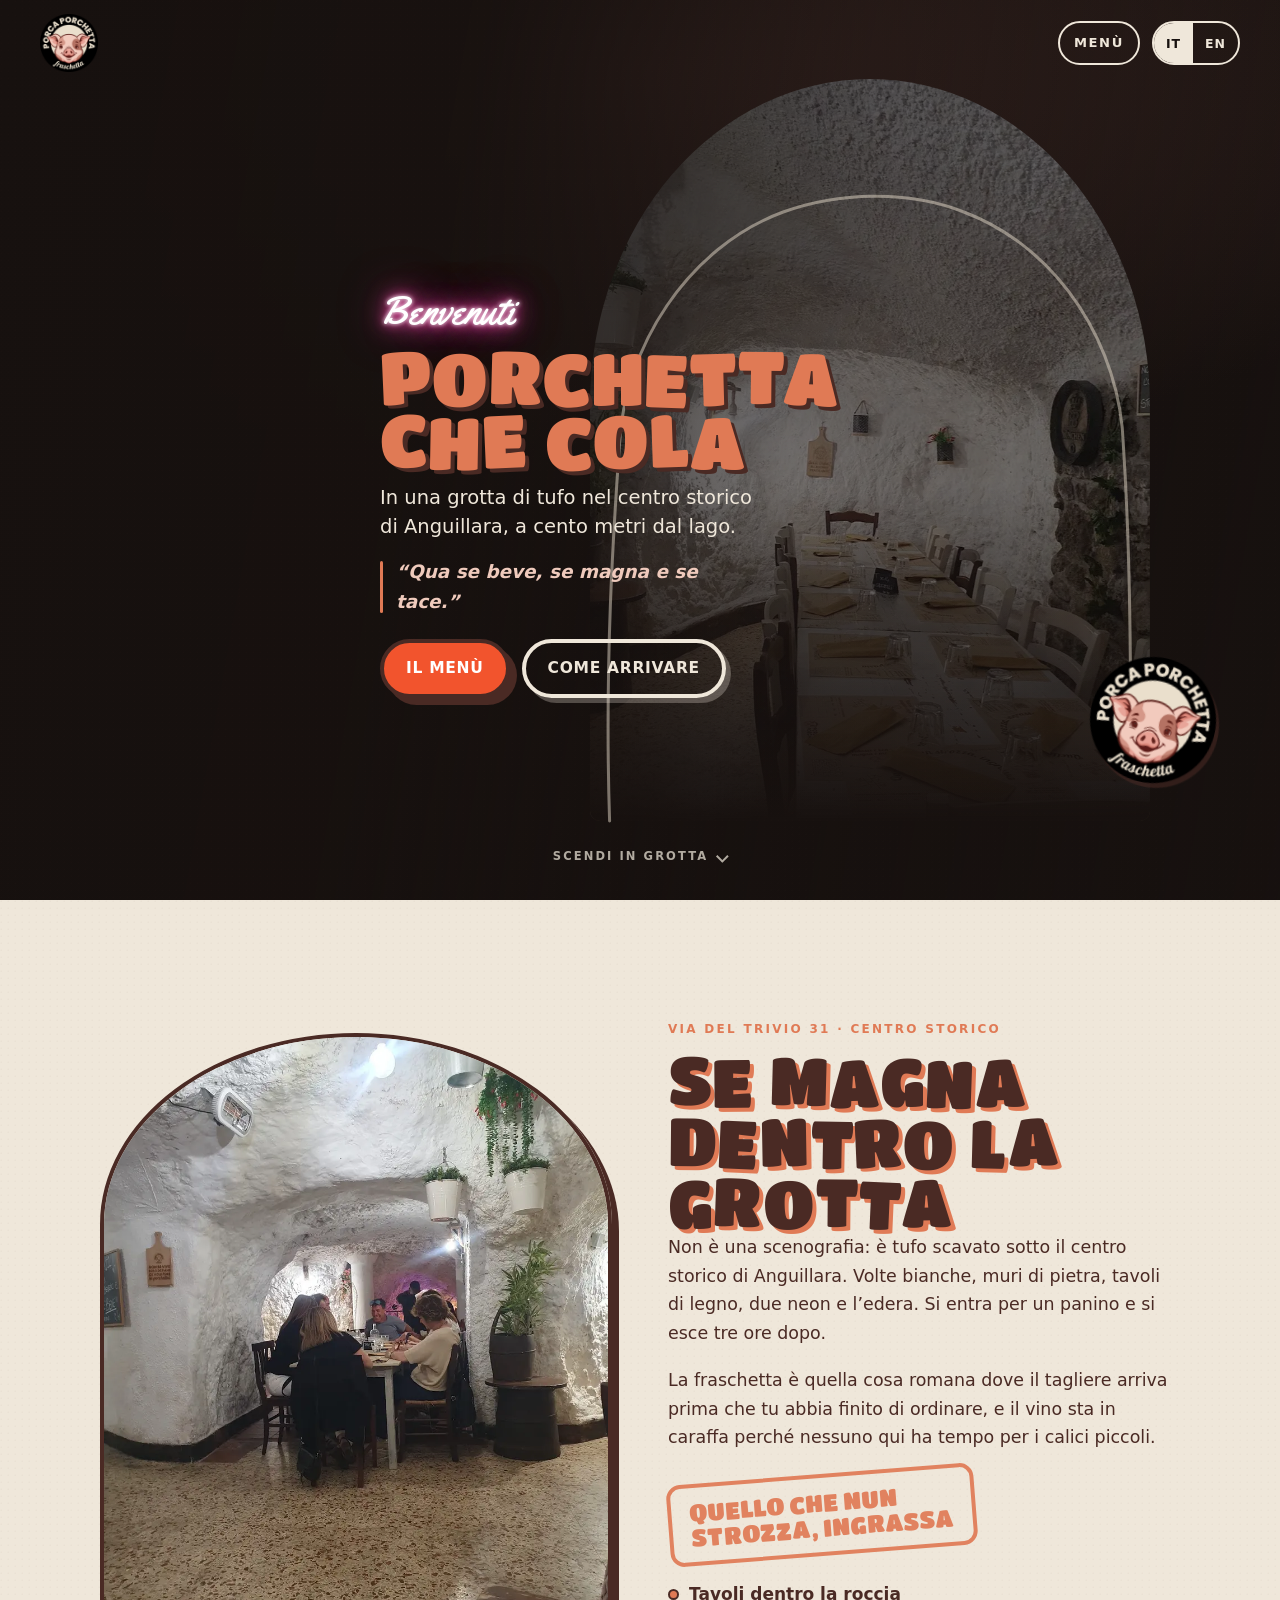
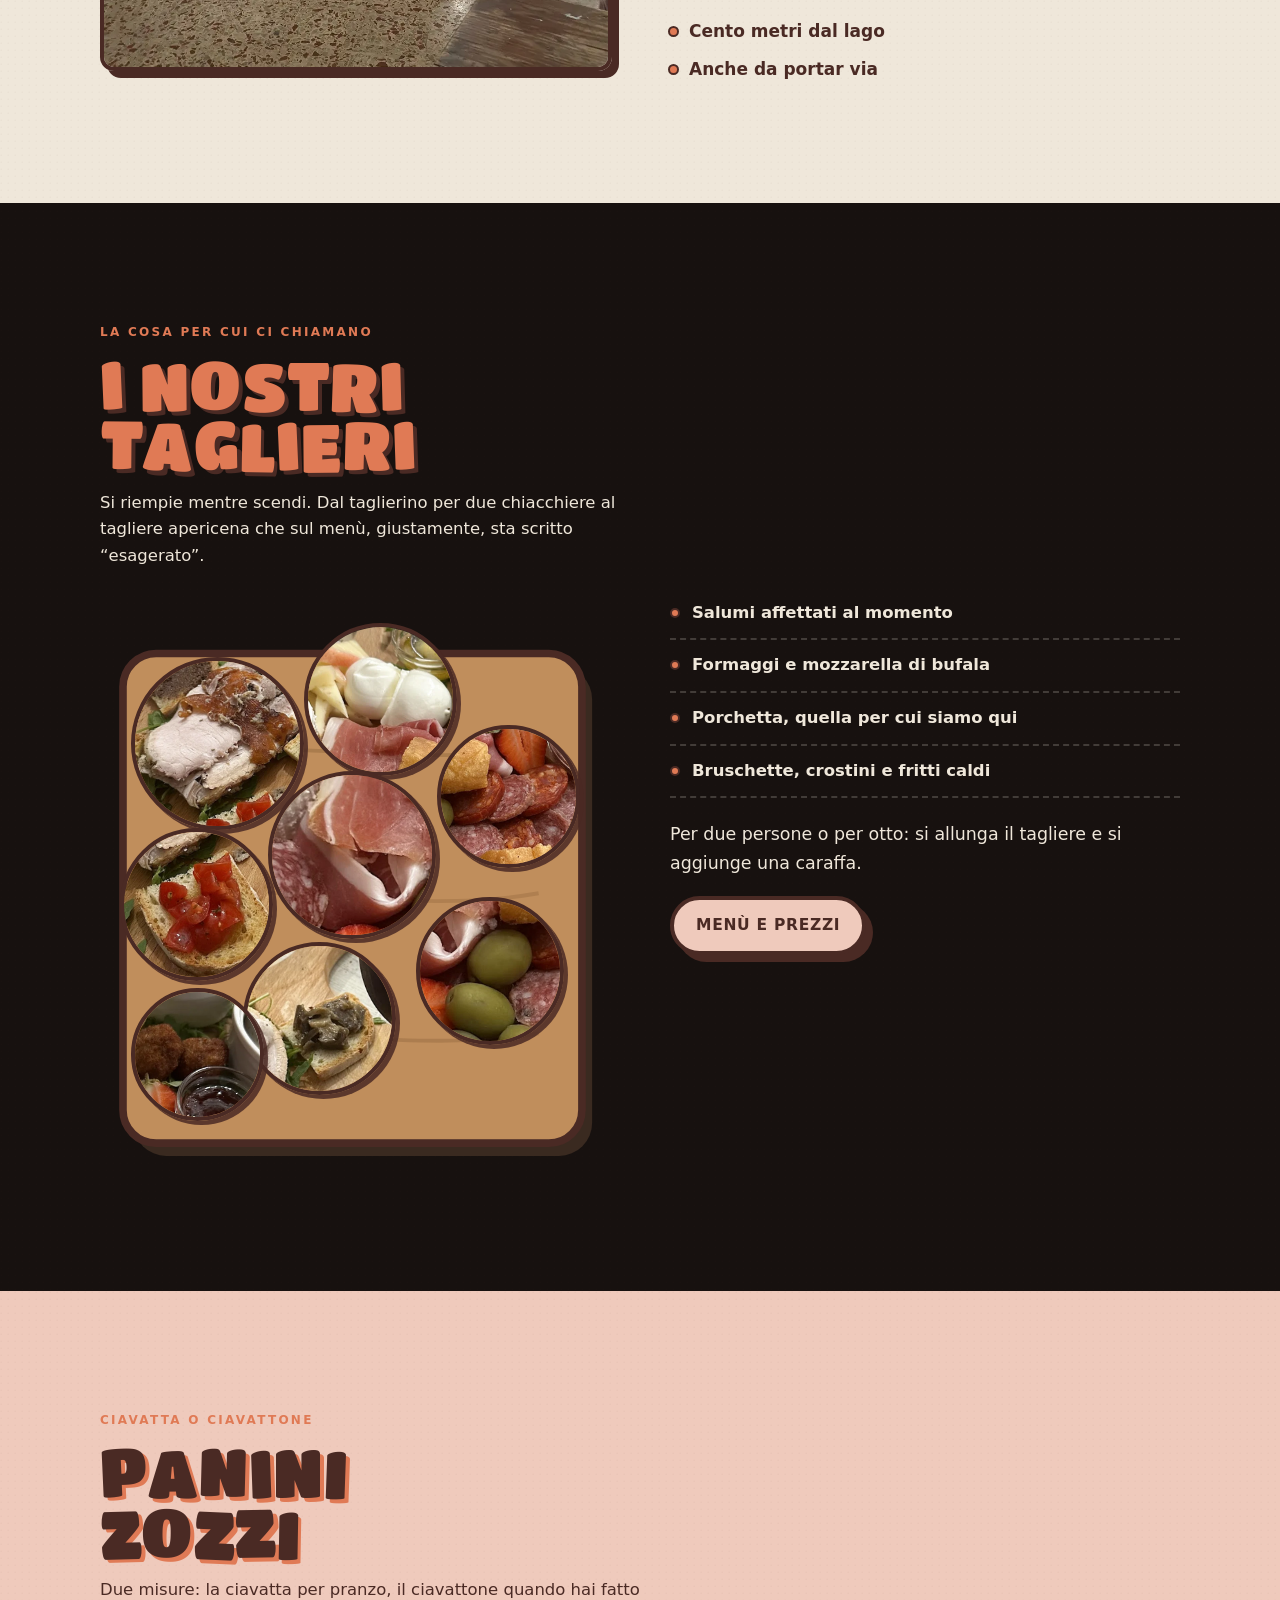
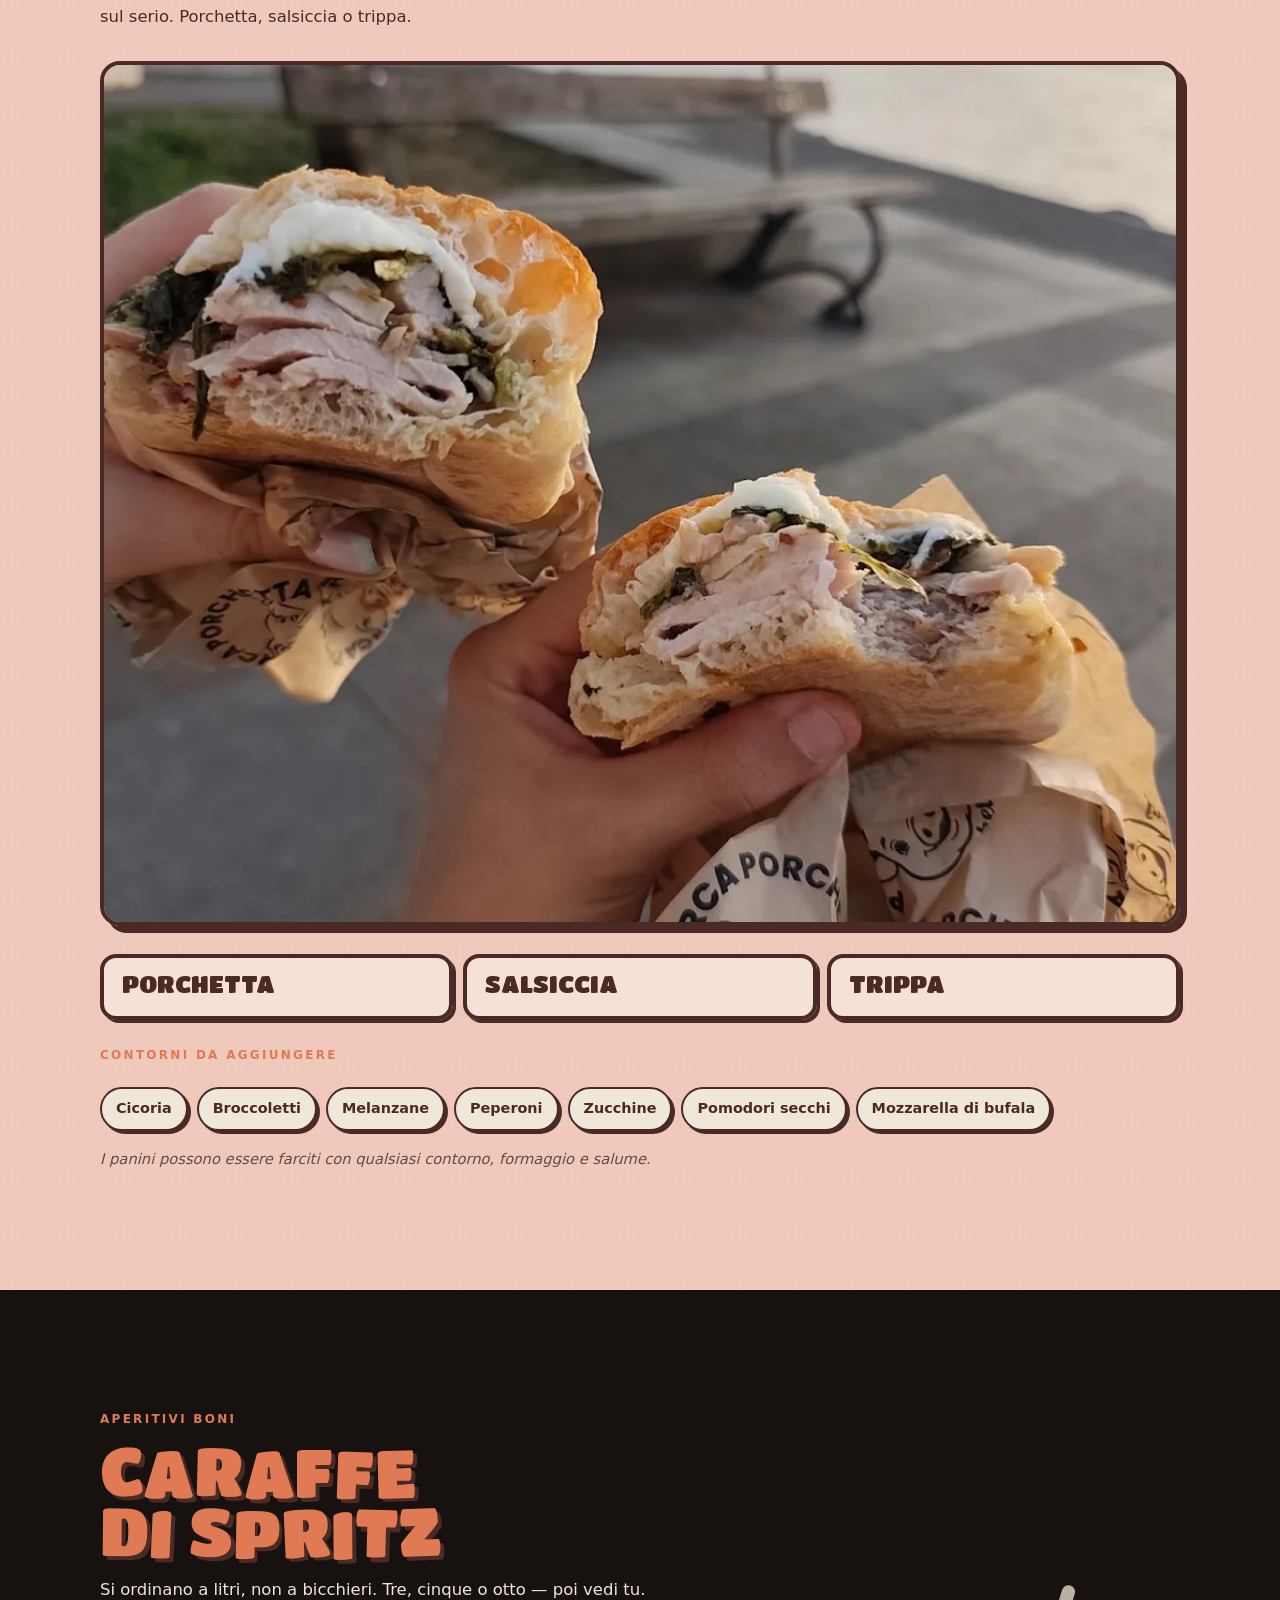
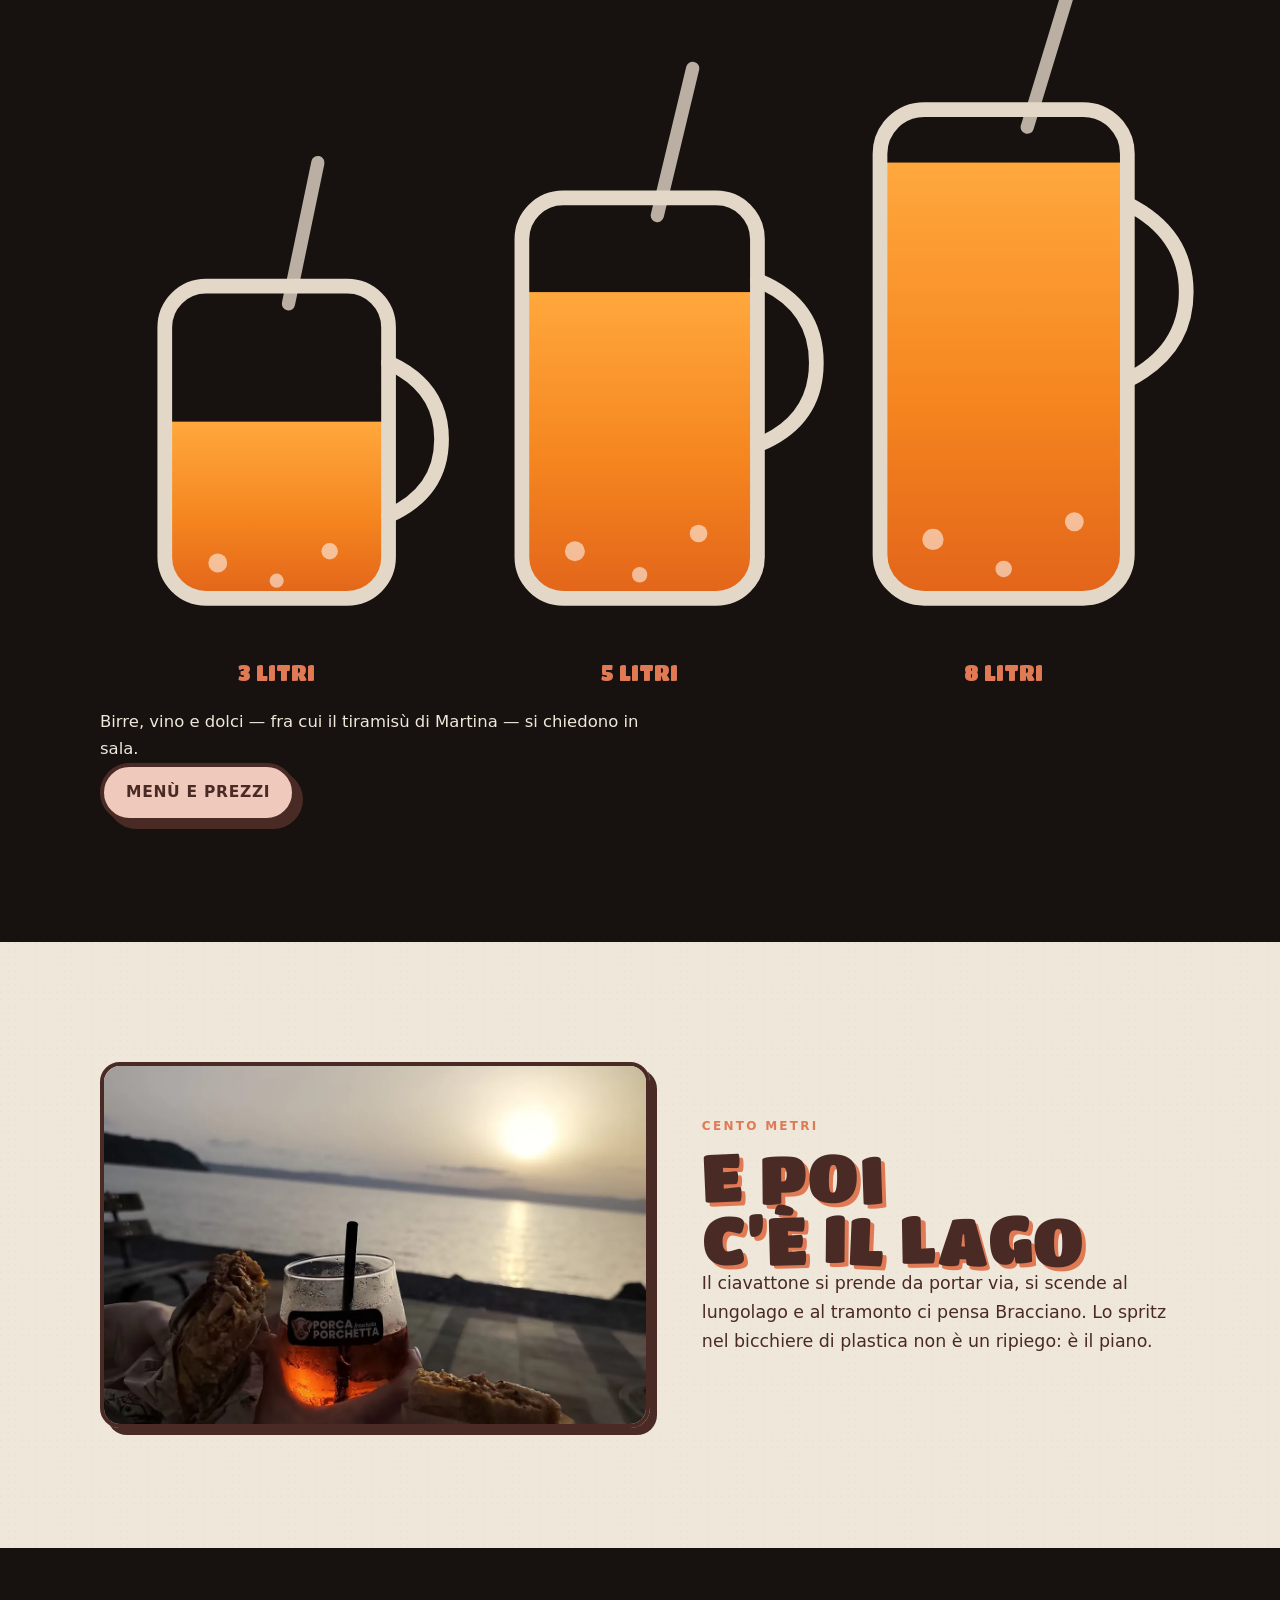
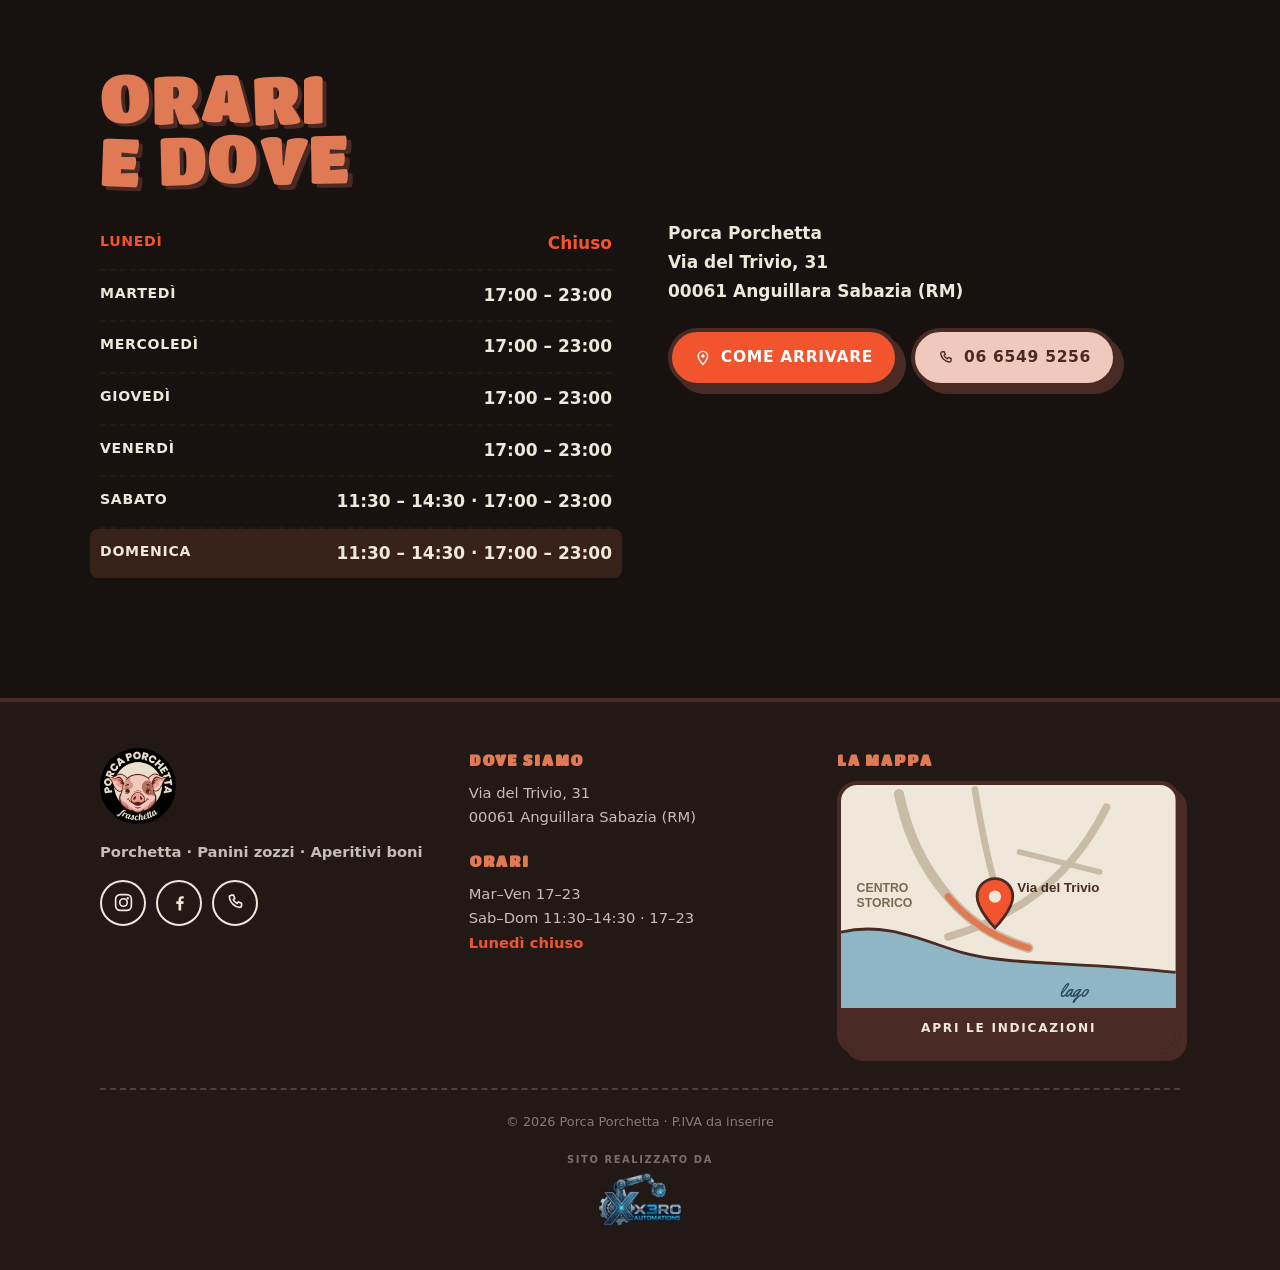
==== commit 895d8c52: "Centre and shrink our credit, fix social icon alignment, neon reads Benvenuti Credit - centred on it" ====
--- a/index.html
+++ b/index.html
@@ -74,19 +74,19 @@
     </linearGradient>
   </defs>
   <symbol id="i-ig" viewBox="0 0 24 24">
-    <rect x="2.5" y="2.5" width="19" height="19" rx="5.5" fill="none" stroke="currentColor" stroke-width="2"/>
-    <circle cx="12" cy="12" r="4.6" fill="none" stroke="currentColor" stroke-width="2"/>
-    <circle cx="17.6" cy="6.4" r="1.5" fill="currentColor"/>
+    <rect x="3" y="3" width="18" height="18" rx="5.2" fill="none" stroke="currentColor" stroke-width="1.9"/>
+    <circle cx="12" cy="12" r="4.3" fill="none" stroke="currentColor" stroke-width="1.9"/>
+    <circle cx="16.9" cy="7.1" r="1.35" fill="currentColor"/>
   </symbol>
   <symbol id="i-fb" viewBox="0 0 24 24">
-    <path d="M14.6 21v-7.6h2.6l.4-3h-3V8.5c0-.9.25-1.5 1.5-1.5h1.6V4.2C17.4 4.1 16.5 4 15.4 4 13 4 11.4 5.5 11.4 8.2v2.2H9v3h2.4V21z" fill="currentColor"/>
+    <path d="M13.9 21v-7.4h2.5l.38-2.9h-2.88V8.85c0-.84.23-1.41 1.44-1.41h1.54V4.85A20.6 20.6 0 0 0 14.64 4.75c-2.23 0-3.76 1.36-3.76 3.86v2.09H8.4v2.9h2.48V21z" fill="currentColor"/>
   </symbol>
   <symbol id="i-tel" viewBox="0 0 24 24">
-    <path d="M6.6 3h2.8l1.7 4.2-2 1.4a11.8 11.8 0 0 0 4.3 4.3l1.4-2L19 12.6v2.8c0 1.3-1 2.3-2.3 2.3A13.9 13.9 0 0 1 4.3 5.3C4.3 4 5.3 3 6.6 3z" fill="none" stroke="currentColor" stroke-width="2" stroke-linejoin="round"/>
+    <path d="M7.2 3.6h2.5l1.5 3.8-1.8 1.3a11 11 0 0 0 4.4 4.4l1.3-1.8 3.8 1.5v2.5c0 1.2-1 2.2-2.2 2.2A13.2 13.2 0 0 1 5 6.1c0-1.2 1-2.2 2.2-2.2z" fill="none" stroke="currentColor" stroke-width="1.9" stroke-linejoin="round"/>
   </symbol>
   <symbol id="i-pin" viewBox="0 0 24 24">
-    <path d="M12 2.6c3.7 0 6.7 3 6.7 6.7 0 4.8-6.7 12.1-6.7 12.1S5.3 14.1 5.3 9.3c0-3.7 3-6.7 6.7-6.7z" fill="none" stroke="currentColor" stroke-width="2"/>
-    <circle cx="12" cy="9.2" r="2.5" fill="currentColor"/>
+    <path d="M12 3.2c3.5 0 6.3 2.8 6.3 6.3 0 4.5-6.3 11.3-6.3 11.3S5.7 14 5.7 9.5C5.7 6 8.5 3.2 12 3.2z" fill="none" stroke="currentColor" stroke-width="1.9"/>
+    <circle cx="12" cy="9.4" r="2.35" fill="currentColor"/>
   </symbol>
 </svg>
 
@@ -120,9 +120,9 @@
   <img class="hero__pig" src="assets/img/logo.png" alt="" width="168" height="168" aria-hidden="true">
 
   <div class="wrap hero__inner">
-    <!-- the script word from their own logo lockup, lit like the signs on
-         their wall -->
-    <p class="hero__neon t-script">fraschetta</p>
+    <!-- lit like the signs on their wall. Stays Italian in both languages:
+         it reads as signage, and a translated neon would lose the point. -->
+    <p class="hero__neon t-script">Benvenuti</p>
 
     <h1 class="hero__h1 t-display" data-i18n="hero.h1">Porchetta<br>che cola</h1>
 
@@ -387,11 +387,11 @@
         </address>
         <div class="info__cta">
           <a class="btn btn--fuoco" href="https://www.google.com/maps/dir/?api=1&amp;destination=Porca%20Porchetta%20Via%20del%20Trivio%2031%20Anguillara%20Sabazia" target="_blank" rel="noopener">
-            <svg class="ic" aria-hidden="true"><use href="#i-pin"></use></svg>
+            <svg class="ic" viewBox="0 0 24 24" aria-hidden="true"><use href="#i-pin"></use></svg>
             <span data-i18n="cta.dir">Come arrivare</span>
           </a>
           <a class="btn btn--pig" href="tel:+390665495256">
-            <svg class="ic" aria-hidden="true"><use href="#i-tel"></use></svg>
+            <svg class="ic" viewBox="0 0 24 24" aria-hidden="true"><use href="#i-tel"></use></svg>
             <span>06 6549 5256</span>
           </a>
         </div>
@@ -413,17 +413,17 @@
         <ul class="social">
           <li>
             <a class="social__a" href="https://www.instagram.com/porcaporchettaanguillara/" target="_blank" rel="noopener" aria-label="Instagram">
-              <svg class="ic" aria-hidden="true"><use href="#i-ig"></use></svg>
+              <svg class="ic" viewBox="0 0 24 24" aria-hidden="true"><use href="#i-ig"></use></svg>
             </a>
           </li>
           <li>
             <a class="social__a" href="https://www.facebook.com/61583761200637" target="_blank" rel="noopener" aria-label="Facebook">
-              <svg class="ic" aria-hidden="true"><use href="#i-fb"></use></svg>
+              <svg class="ic" viewBox="0 0 24 24" aria-hidden="true"><use href="#i-fb"></use></svg>
             </a>
           </li>
           <li>
             <a class="social__a" href="tel:+390665495256" aria-label="Chiama 06 6549 5256">
-              <svg class="ic" aria-hidden="true"><use href="#i-tel"></use></svg>
+              <svg class="ic" viewBox="0 0 24 24" aria-hidden="true"><use href="#i-tel"></use></svg>
             </a>
           </li>
         </ul>
@@ -489,11 +489,11 @@
 <!-- the conversion engine: both actions, permanently in the thumb zone -->
 <nav class="dock" aria-label="Azioni rapide">
   <a class="btn btn--fuoco" href="https://www.google.com/maps/dir/?api=1&amp;destination=Porca%20Porchetta%20Via%20del%20Trivio%2031%20Anguillara%20Sabazia" target="_blank" rel="noopener">
-    <svg class="ic" aria-hidden="true"><use href="#i-pin"></use></svg>
+    <svg class="ic" viewBox="0 0 24 24" aria-hidden="true"><use href="#i-pin"></use></svg>
     <span data-i18n="cta.dir2">Indicazioni</span>
   </a>
   <a class="btn btn--pig" href="tel:+390665495256">
-    <svg class="ic" aria-hidden="true"><use href="#i-tel"></use></svg>
+    <svg class="ic" viewBox="0 0 24 24" aria-hidden="true"><use href="#i-tel"></use></svg>
     <span data-i18n="cta.call">Chiama</span>
   </a>
 </nav>
--- a/css/style.css
+++ b/css/style.css
@@ -878,7 +878,10 @@
 }
 .ftr__logo { width: 76px; margin-bottom: 16px; }
 .ftr__grid { display: grid; gap: 26px; }
-.ftr a { display: inline-block; padding: 5px 0; font-weight: 700; }
+/* No blanket `.ftr a` rule: at specificity (0,1,1) it outranked .social__a,
+   .minimap and .credit — stripping their display and re-adding padding, which
+   pushed every social icon 5px off centre. The footer has no plain text links
+   left, so each link type styles itself. */
 .ftr h3 {
   font-family: var(--display);
   font-size: 0.95rem;
@@ -1281,6 +1284,9 @@
   height: 1.15em;
   flex: none;
   color: currentColor;
+  /* the icon box is square and the artwork is centred inside it, so the mark
+     lands dead centre of whatever circle or button holds it */
+  display: block;
 }
 
 /* ====================== hero: atmosphere & motion ======================= */
@@ -1508,12 +1514,13 @@
   place-items: center;
   width: 46px;
   height: 46px;
+  padding: 0;
   border: 2.5px solid var(--tufo);
   border-radius: 50%;
   color: var(--tufo);
   transition: transform 150ms ease, background 150ms ease, color 150ms ease;
 }
-.social__a .ic { width: 22px; height: 22px; }
+.social__a .ic { width: 21px; height: 21px; }
 .social__a:hover {
   background: var(--coral);
   border-color: var(--coral);
@@ -1552,37 +1559,37 @@
 
 .ftr__base {
   margin-top: 34px;
-  padding-top: 20px;
+  padding-top: 22px;
   border-top: 2px dashed rgba(239,231,218,.2);
   display: flex;
-  flex-wrap: wrap;
-  gap: 8px 20px;
-  justify-content: space-between;
-  align-items: baseline;
+  flex-direction: column;
+  align-items: center;
+  gap: 16px;
+  text-align: center;
 }
 .ftr__base .ftr__note { margin: 0; }
 
-/* our credit */
+/* our credit — centred, and deliberately small: it signs the work without
+   competing with the client's own footer */
 .credit {
   display: inline-flex;
+  flex-direction: column;
   align-items: center;
-  gap: 10px;
+  gap: 5px;
   text-decoration: none;
-  padding: 6px 0;
-  transition: opacity 160ms ease;
-}
-.credit:hover { opacity: 1; }
+  padding: 4px 0;
+}
 .credit__txt {
-  font-size: 0.72rem;
+  font-size: 0.62rem;
   font-weight: 700;
-  letter-spacing: 0.1em;
-  text-transform: uppercase;
-  color: rgba(239,231,218,.55);
+  letter-spacing: 0.16em;
+  text-transform: uppercase;
+  color: rgba(239,231,218,.42);
 }
 .credit__logo {
-  width: 132px;
+  width: 84px;
   height: auto;
-  opacity: 0.92;
+  opacity: 0.85;
   transition: transform 200ms ease, opacity 200ms ease;
 }
 .credit:hover .credit__logo { opacity: 1; transform: translateY(-2px); }
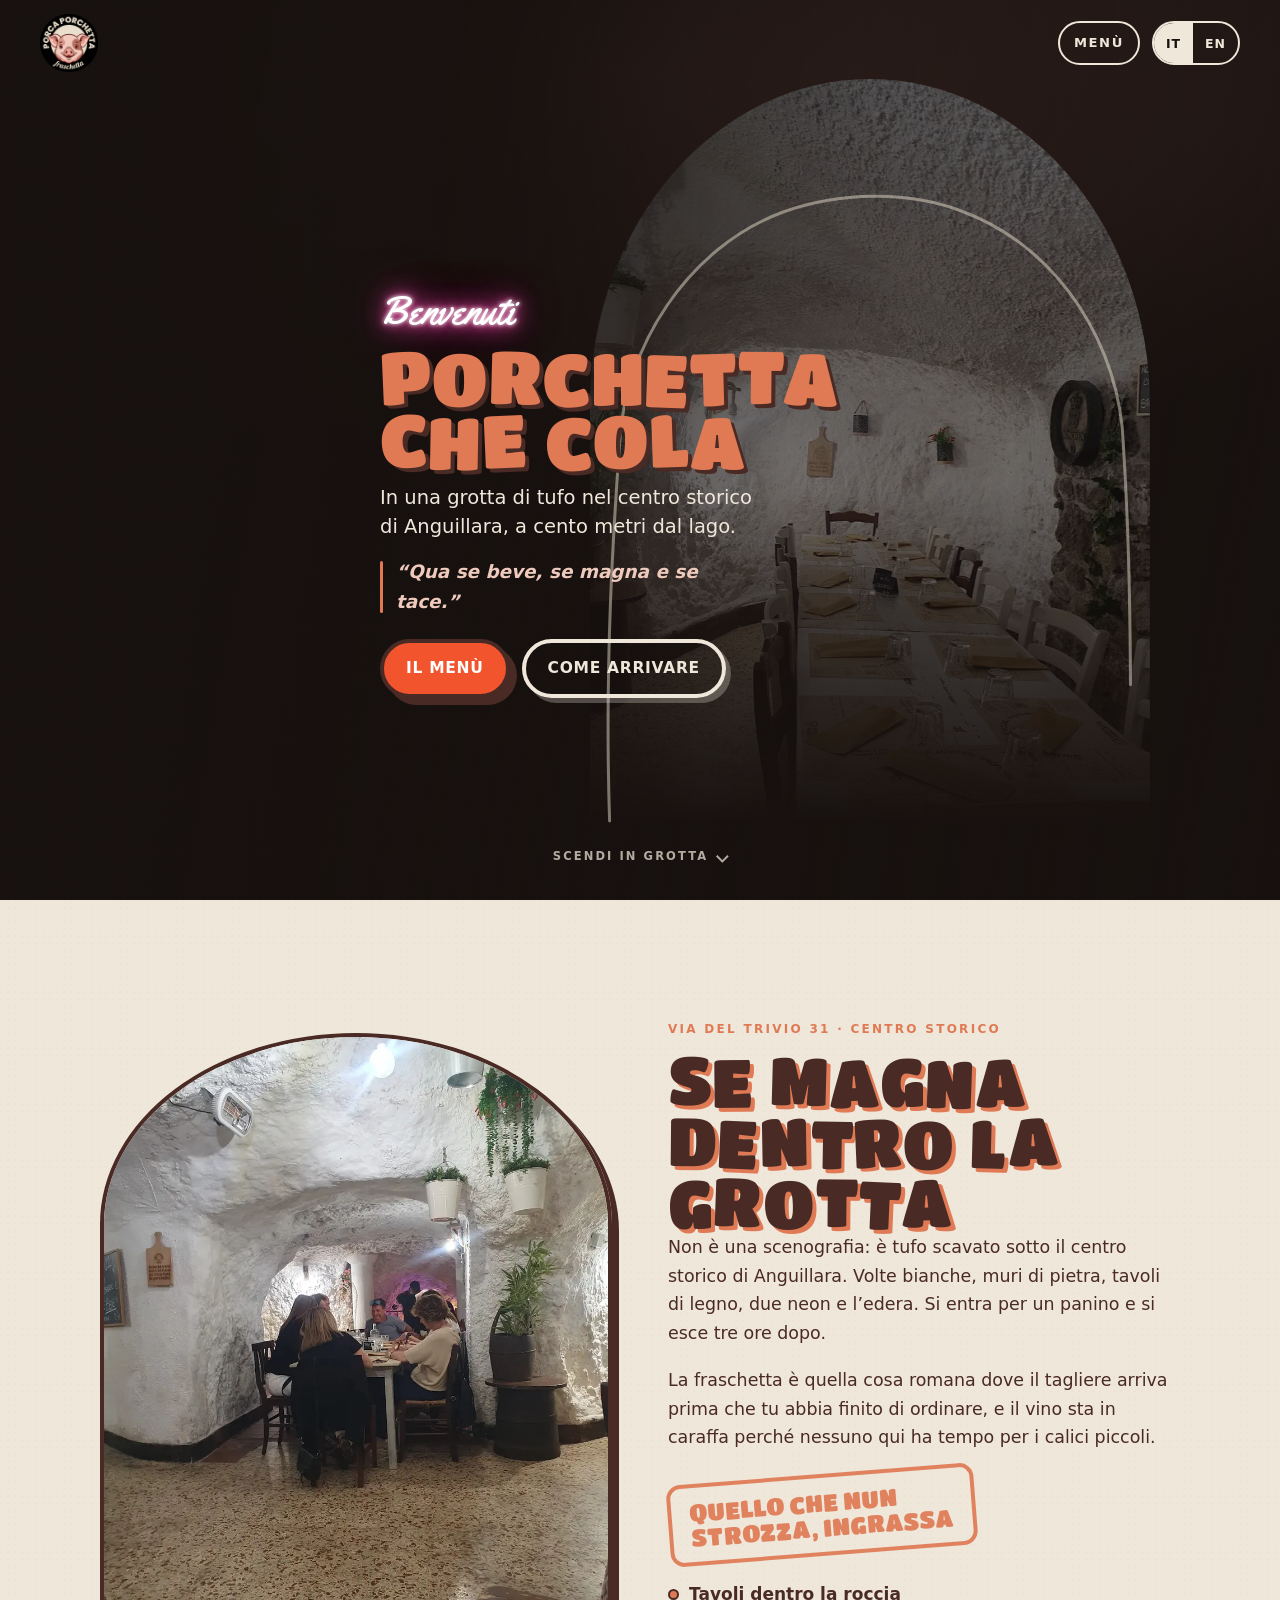
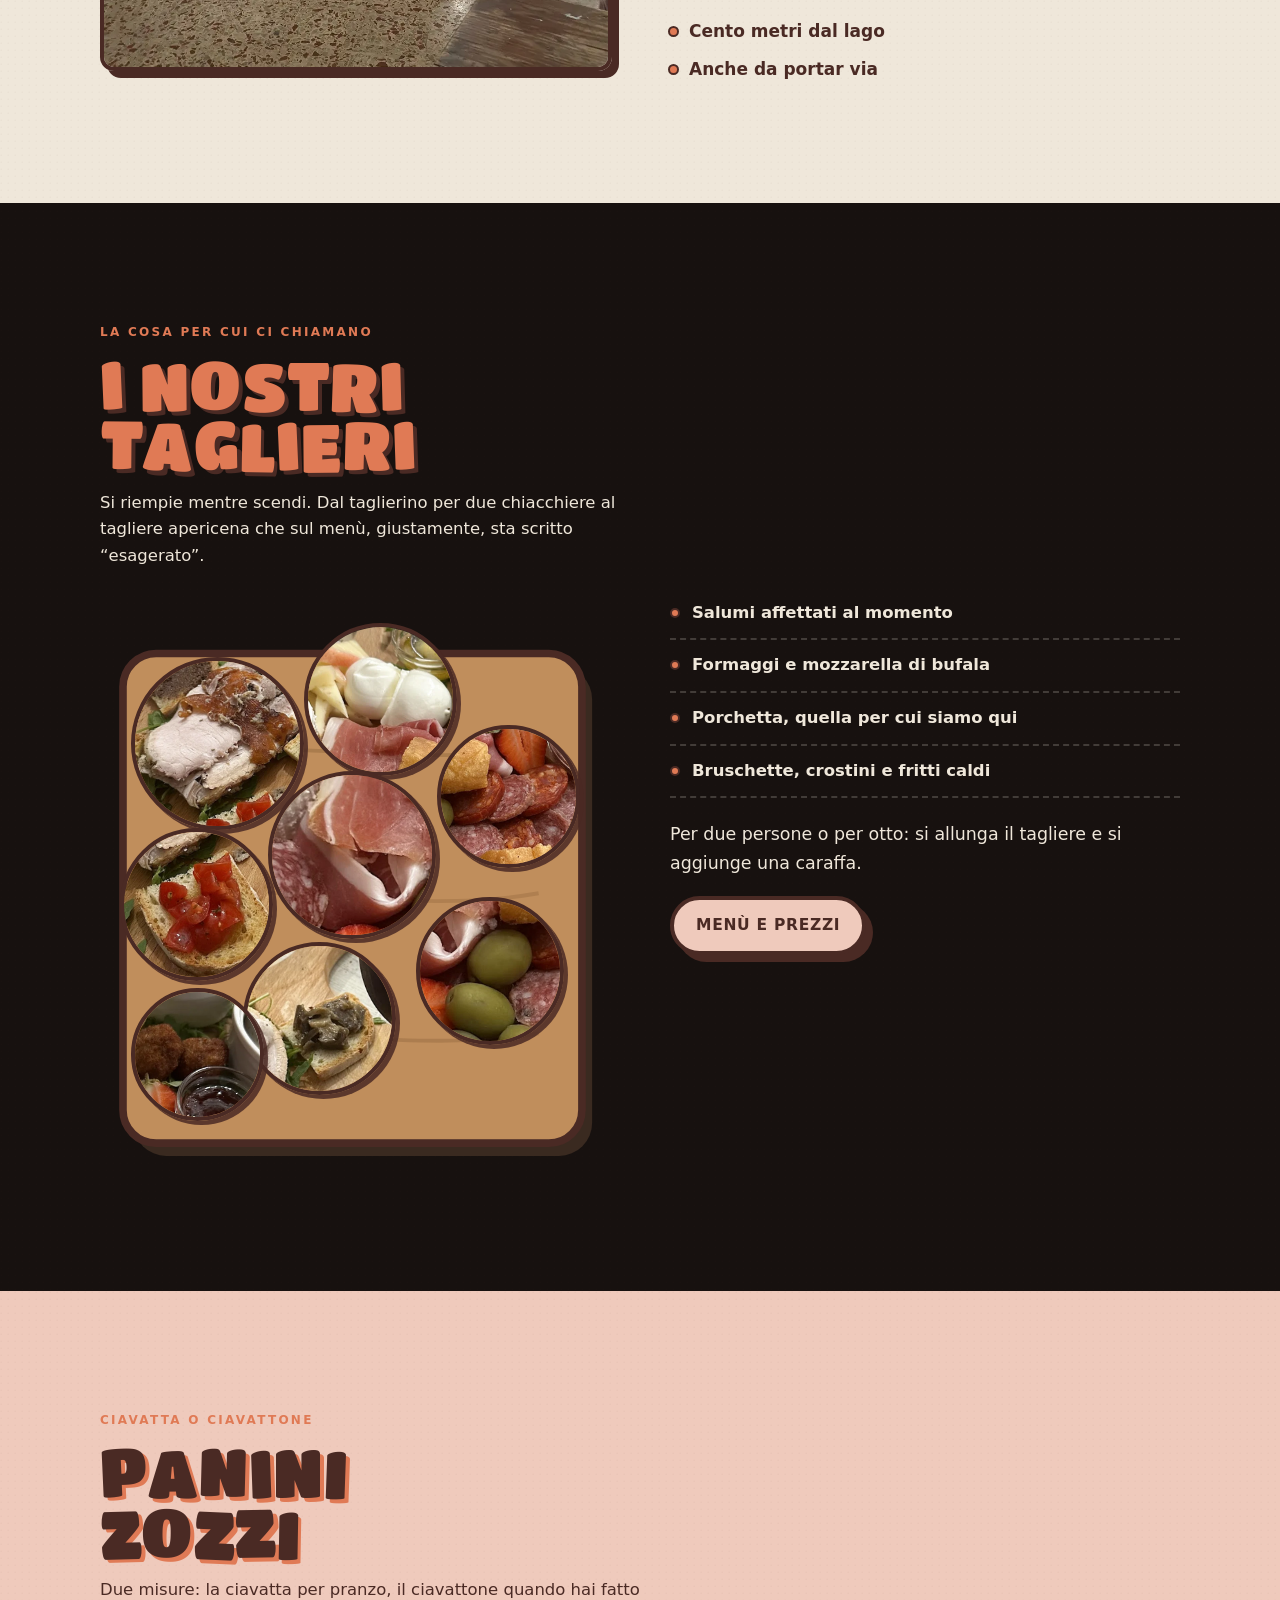
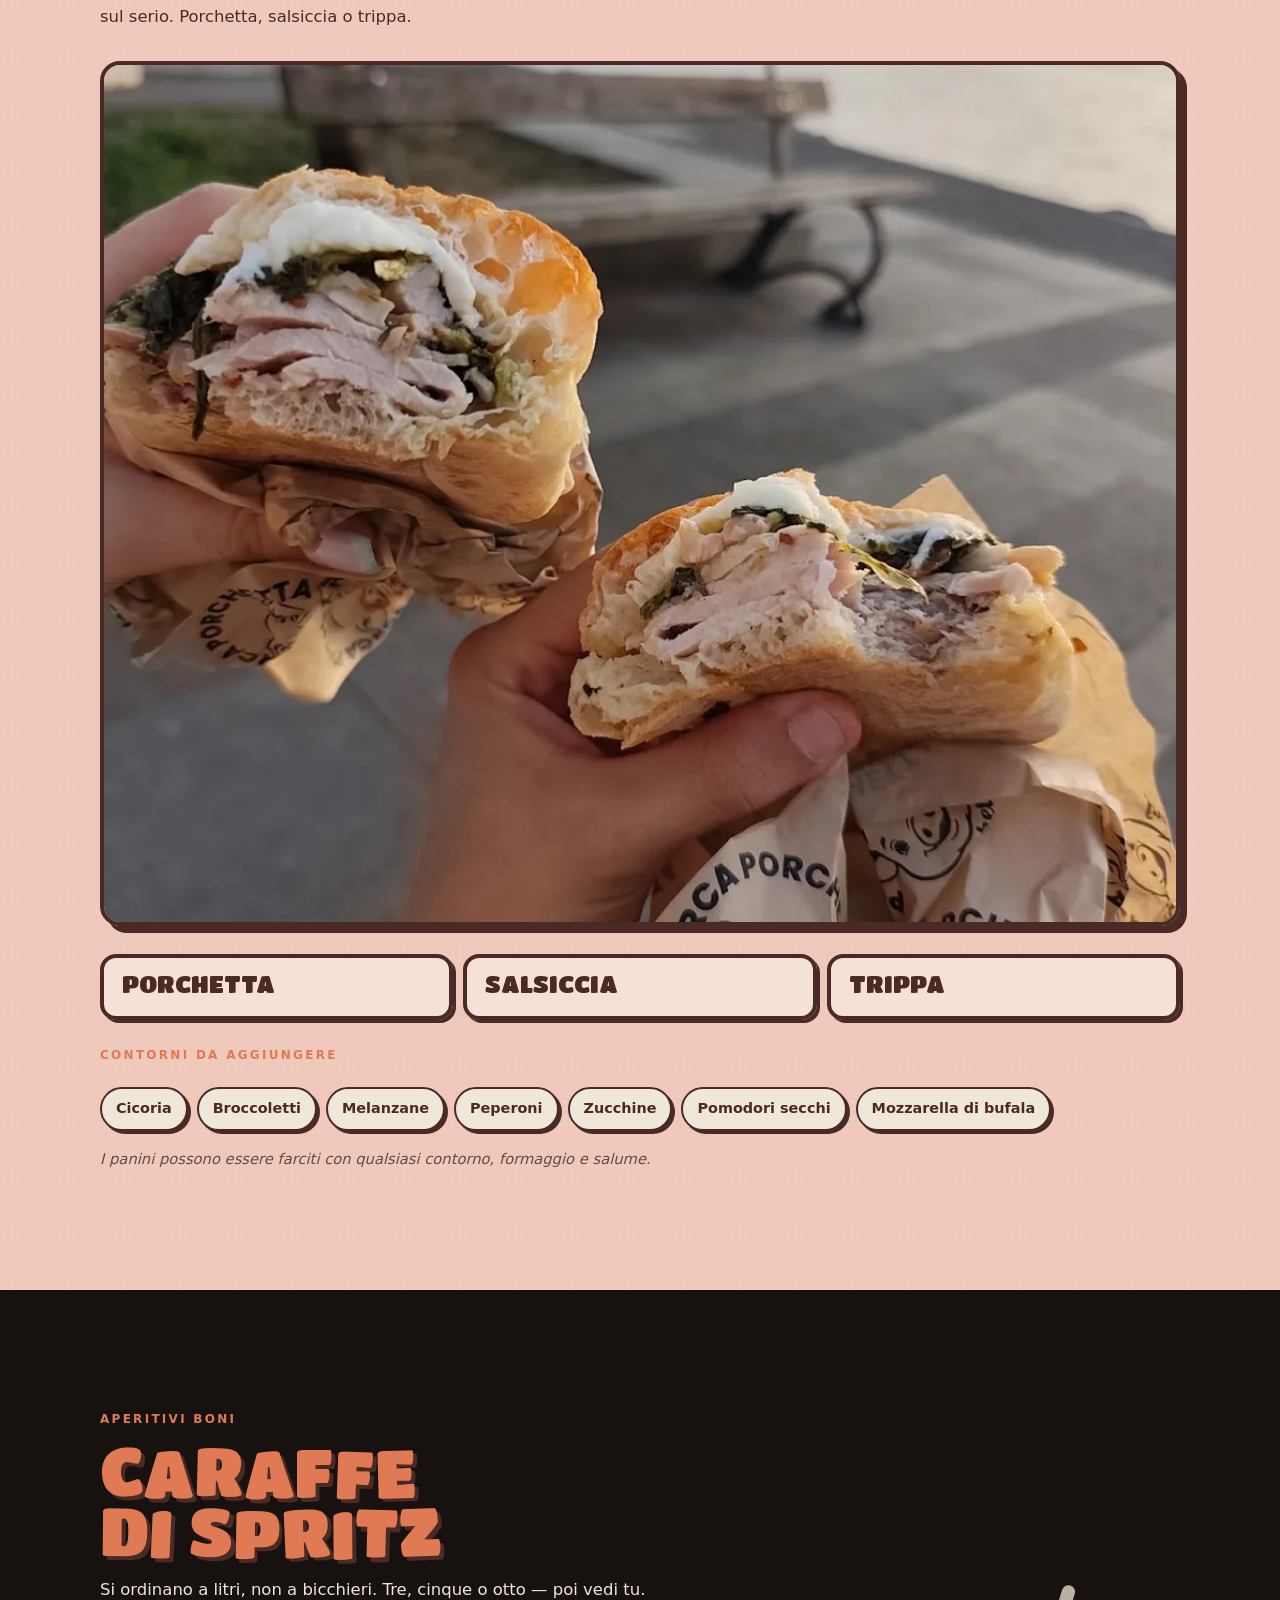
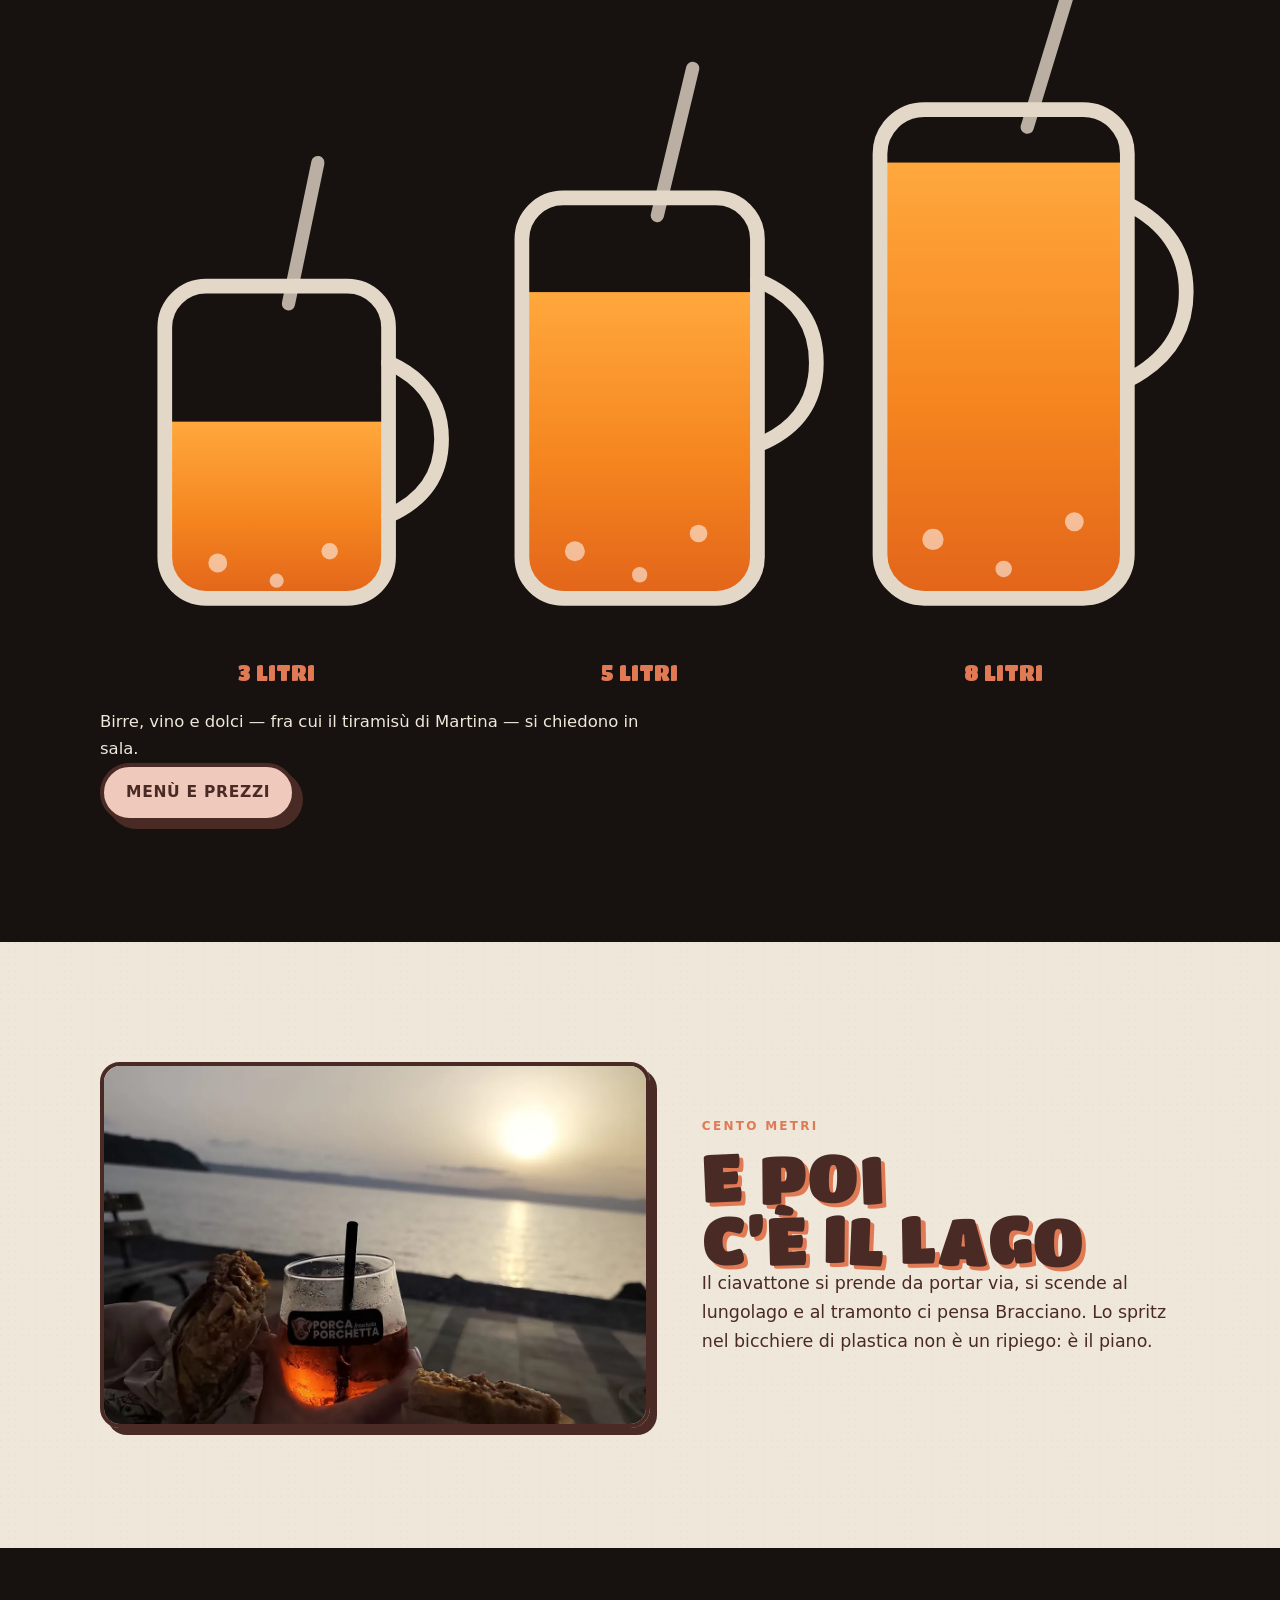
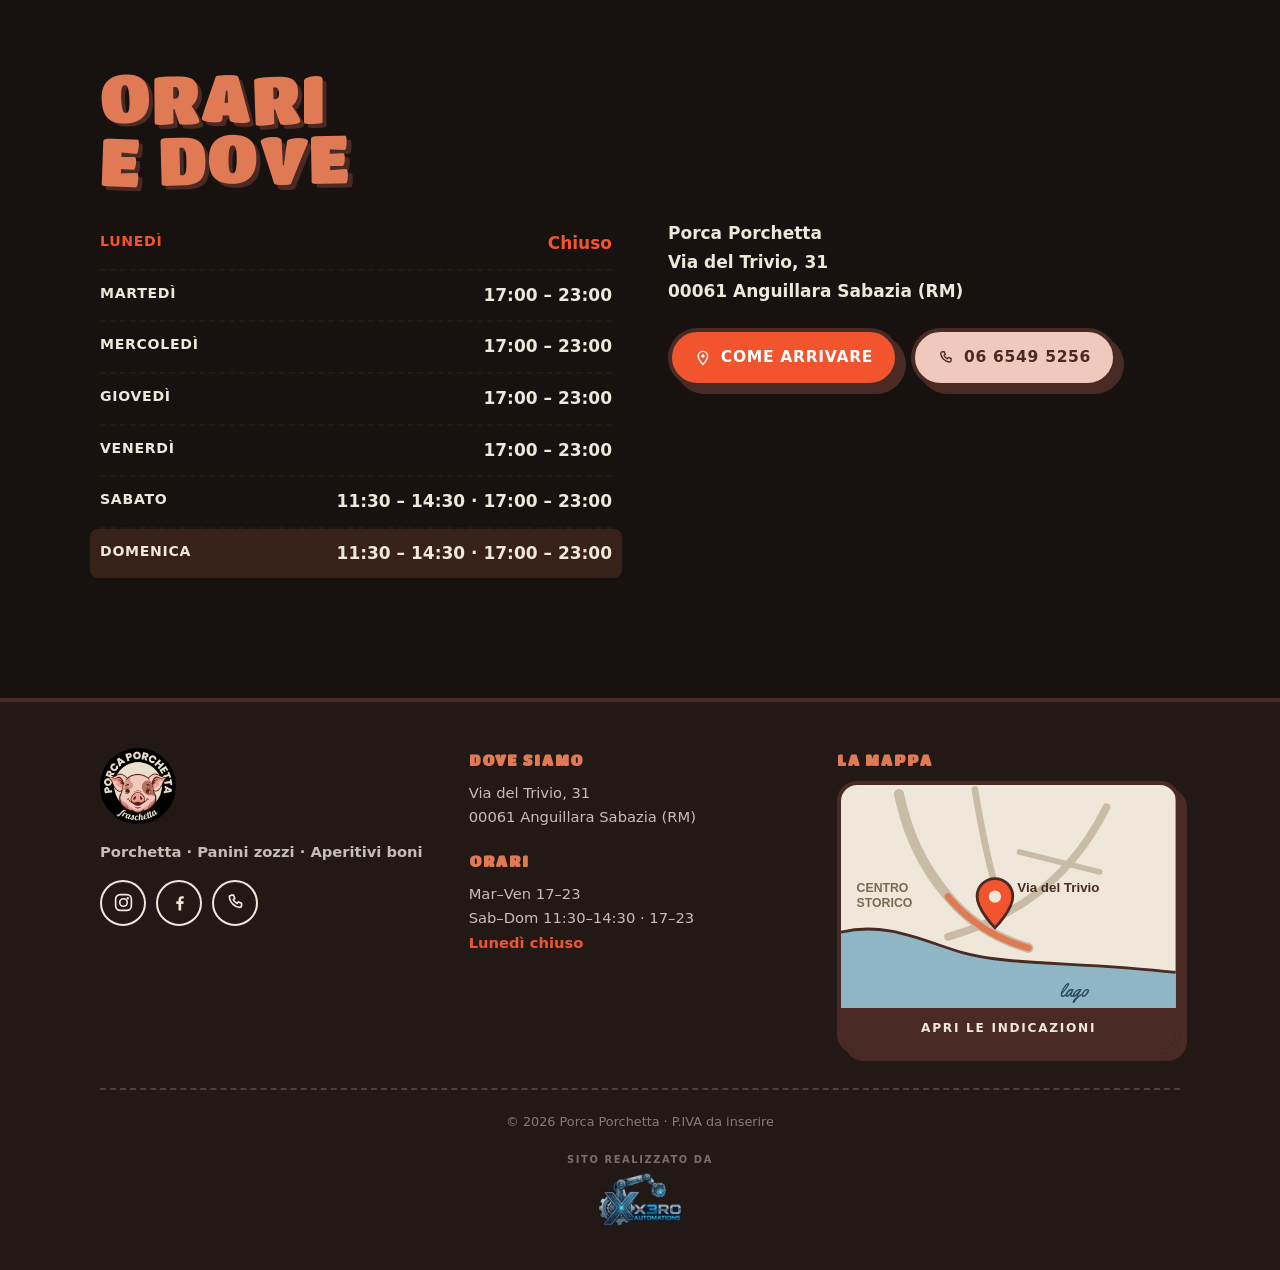
==== commit 026d2cef: "Prepare for GitHub Pages, drop the duplicate hero logo, centre the menu header Logo placement - remo" ====
--- a/index.html
+++ b/index.html
@@ -5,14 +5,14 @@
 <meta name="viewport" content="width=device-width, initial-scale=1">
 <title>Porca Porchetta — Fraschetta ad Anguillara Sabazia, Lago di Bracciano</title>
 <meta name="description" content="Fraschetta in una grotta di tufo nel centro storico di Anguillara Sabazia, a cento metri dal lago di Bracciano. Porchetta, taglieri di salumi e formaggi, panini e caraffe di spritz.">
-<link rel="canonical" href="https://porcaporchetta.it/">
+<link rel="canonical" href="https://xerocool36.github.io/porca-porchetta/">
 
 <meta property="og:type" content="restaurant">
 <meta property="og:locale" content="it_IT">
 <meta property="og:title" content="Porca Porchetta — Fraschetta ad Anguillara Sabazia">
 <meta property="og:description" content="Porchetta, taglieri e caraffe di spritz in una grotta di tufo, a cento metri dal lago di Bracciano.">
-<meta property="og:image" content="https://porcaporchetta.it/assets/img/tagliere-lungo.webp">
-<meta property="og:url" content="https://porcaporchetta.it/">
+<meta property="og:image" content="https://xerocool36.github.io/porca-porchetta/assets/img/tagliere-lungo.webp">
+<meta property="og:url" content="https://xerocool36.github.io/porca-porchetta/">
 <meta name="twitter:card" content="summary_large_image">
 <meta name="theme-color" content="#17110F">
 
@@ -33,8 +33,8 @@
   "description": "Fraschetta romana ad Anguillara Sabazia: porchetta, taglieri di salumi e formaggi, panini e caraffe di spritz, in una grotta di tufo a due passi dal lago di Bracciano.",
   "servesCuisine": ["Romana", "Laziale", "Italiana"],
   "priceRange": "€€",
-  "image": "https://porcaporchetta.it/assets/img/tagliere-lungo.webp",
-  "url": "https://porcaporchetta.it/",
+  "image": "https://xerocool36.github.io/porca-porchetta/assets/img/tagliere-lungo.webp",
+  "url": "https://xerocool36.github.io/porca-porchetta/",
   "telephone": "+390665495256",
   "address": {
     "@type": "PostalAddress",
@@ -45,7 +45,7 @@
     "addressCountry": "IT"
   },
   "geo": { "@type": "GeoCoordinates", "latitude": 42.0924207, "longitude": 12.2695243 },
-  "hasMenu": "https://porcaporchetta.it/menu.html",
+  "hasMenu": "https://xerocool36.github.io/porca-porchetta/menu.html",
   "sameAs": [
     "https://www.instagram.com/porcaporchettaanguillara/",
     "https://www.facebook.com/61583761200637"
@@ -117,7 +117,6 @@
     <span></span><span></span><span></span><span></span>
   </div>
 
-  <img class="hero__pig" src="assets/img/logo.png" alt="" width="168" height="168" aria-hidden="true">
 
   <div class="wrap hero__inner">
     <!-- lit like the signs on their wall. Stays Italian in both languages:
--- a/css/style.css
+++ b/css/style.css
@@ -553,18 +553,6 @@
   gap: 12px;
 }
 
-/* the mascot, peeking in over the shoulder of the arch — kept clear of the
-   buttons so it never competes with a tap target */
-.hero__pig {
-  position: absolute;
-  right: 10px;
-  top: 13%;
-  width: clamp(76px, 21vw, 128px);
-  z-index: 2;
-  transform: rotate(13deg);
-  filter: drop-shadow(4px 4px 0 rgba(74,42,36,.55));
-  pointer-events: none;
-}
 
 @media (min-width: 800px) {
   /* no dock on desktop, so the reserved space goes away */
@@ -597,7 +585,6 @@
   }
 
   .hero__inner { max-width: 600px; }
-  .hero__pig { right: 5%; top: auto; bottom: 13%; width: 126px; }
 }
 
 /* ======================= la fraschetta (the cave) ======================= */
@@ -902,12 +889,16 @@
 .menupage { background: var(--ink); }
 
 .mhdr { padding: 14px 0 26px; }
+/* home | logo | language — a 3-column grid so the logo stays centred and
+   never crowds the controls on either side */
 .mhdr__bar {
-  display: flex;
+  display: grid;
+  grid-template-columns: 44px 1fr auto;
   align-items: center;
   gap: 12px;
   margin-bottom: 20px;
 }
+.mhdr__logo { justify-self: center; }
 .mhdr__back {
   display: grid;
   place-items: center;
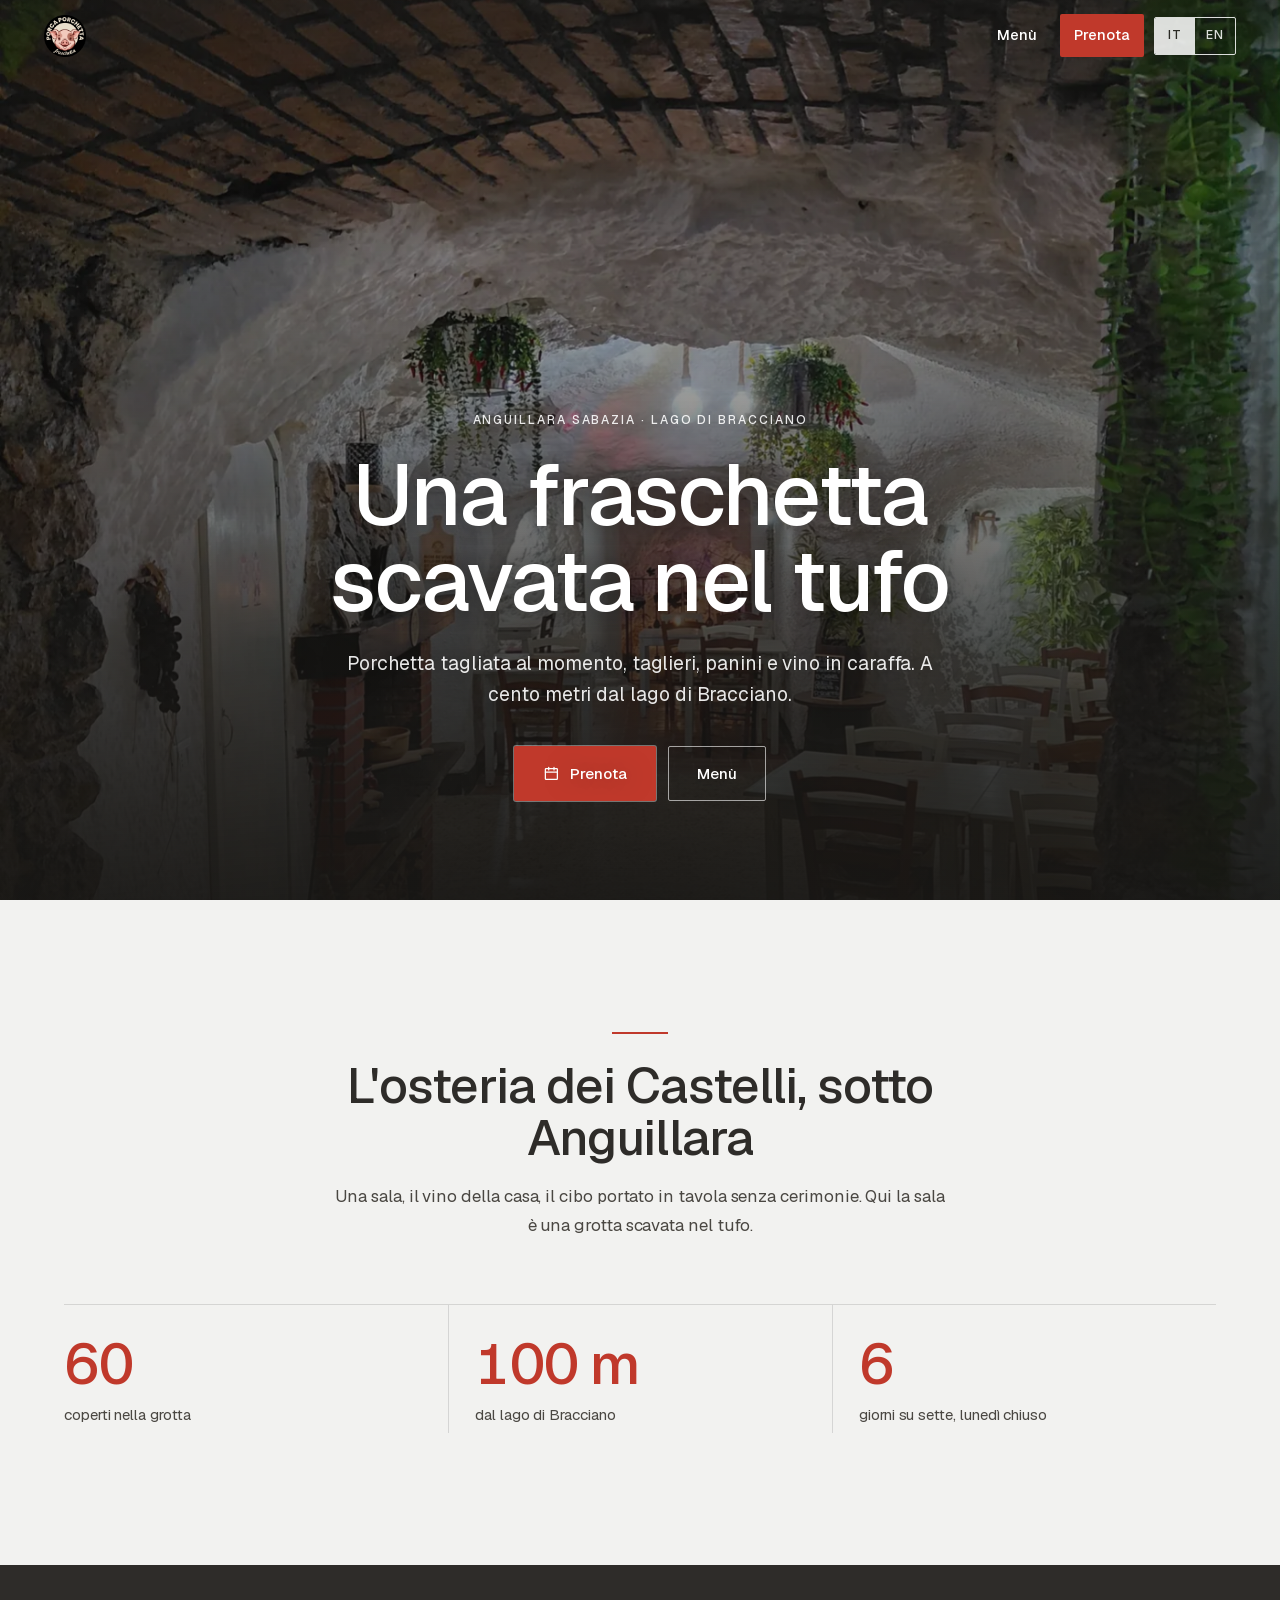
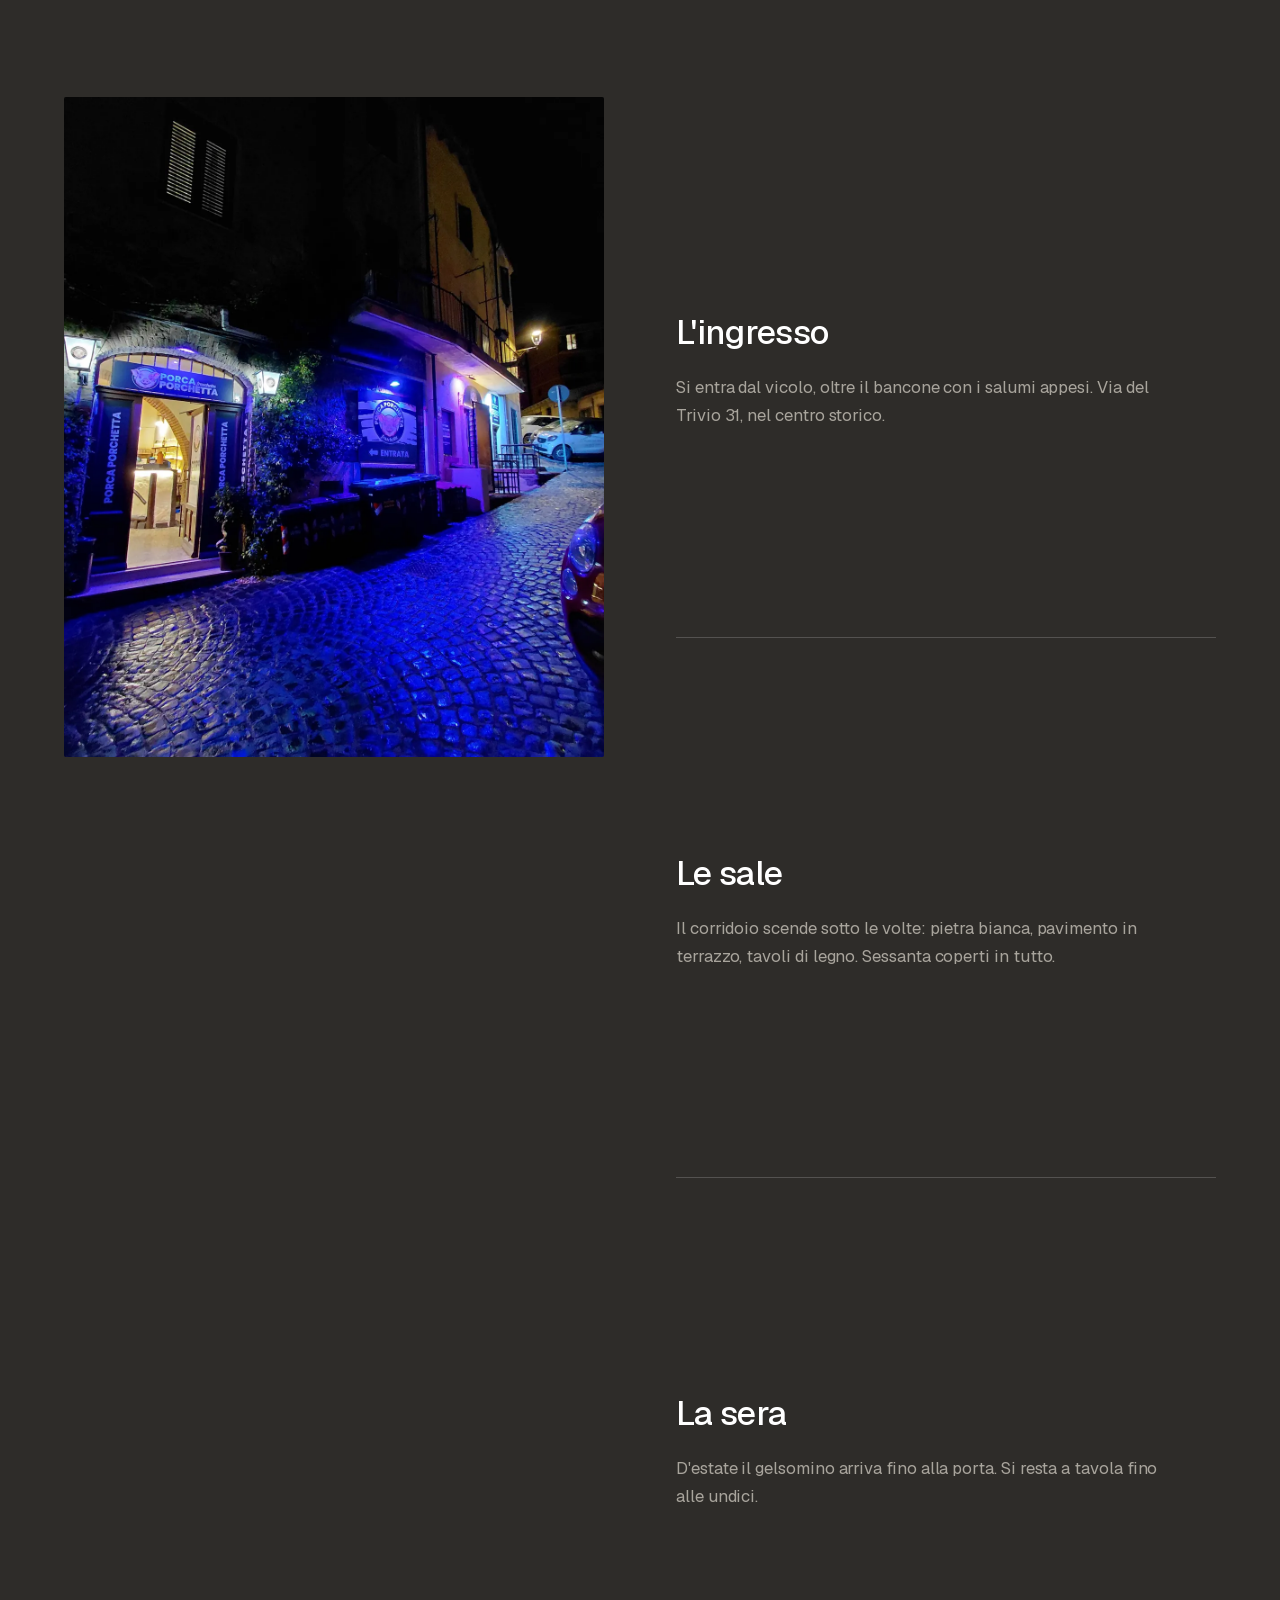
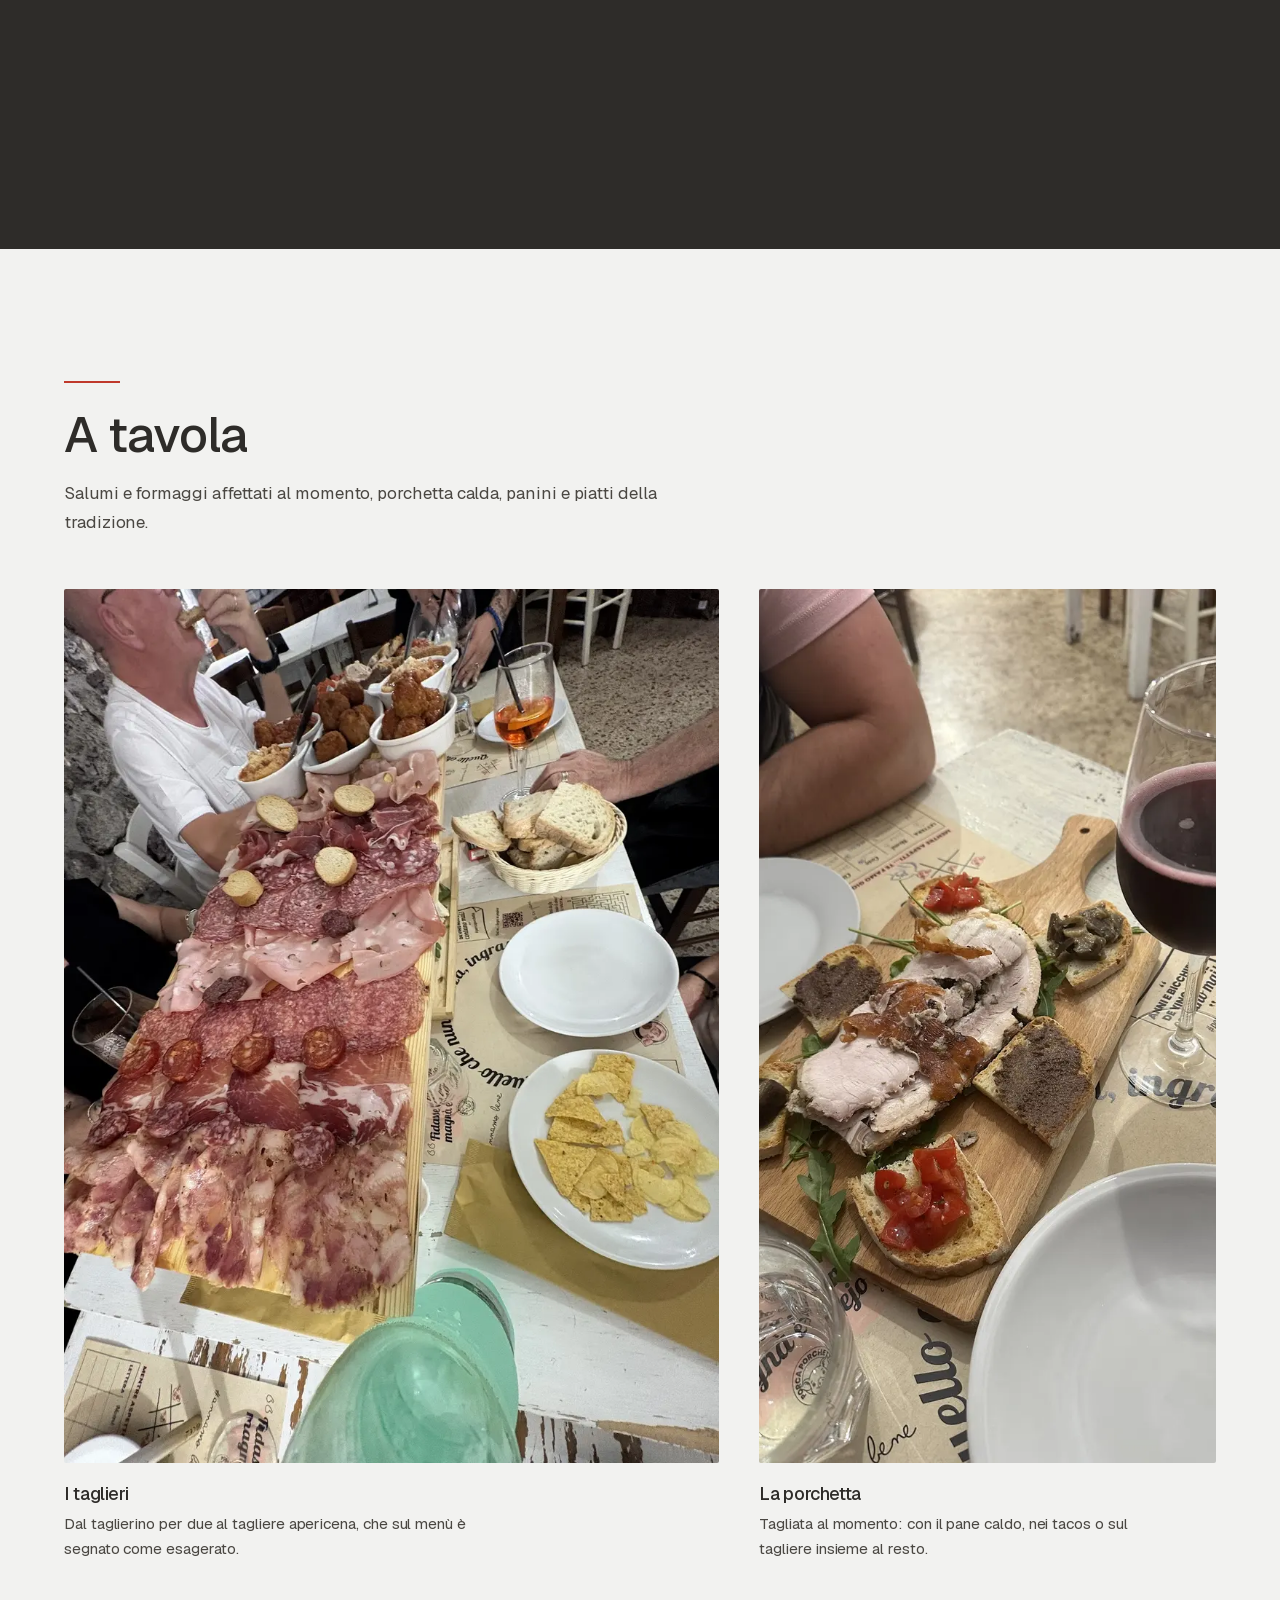
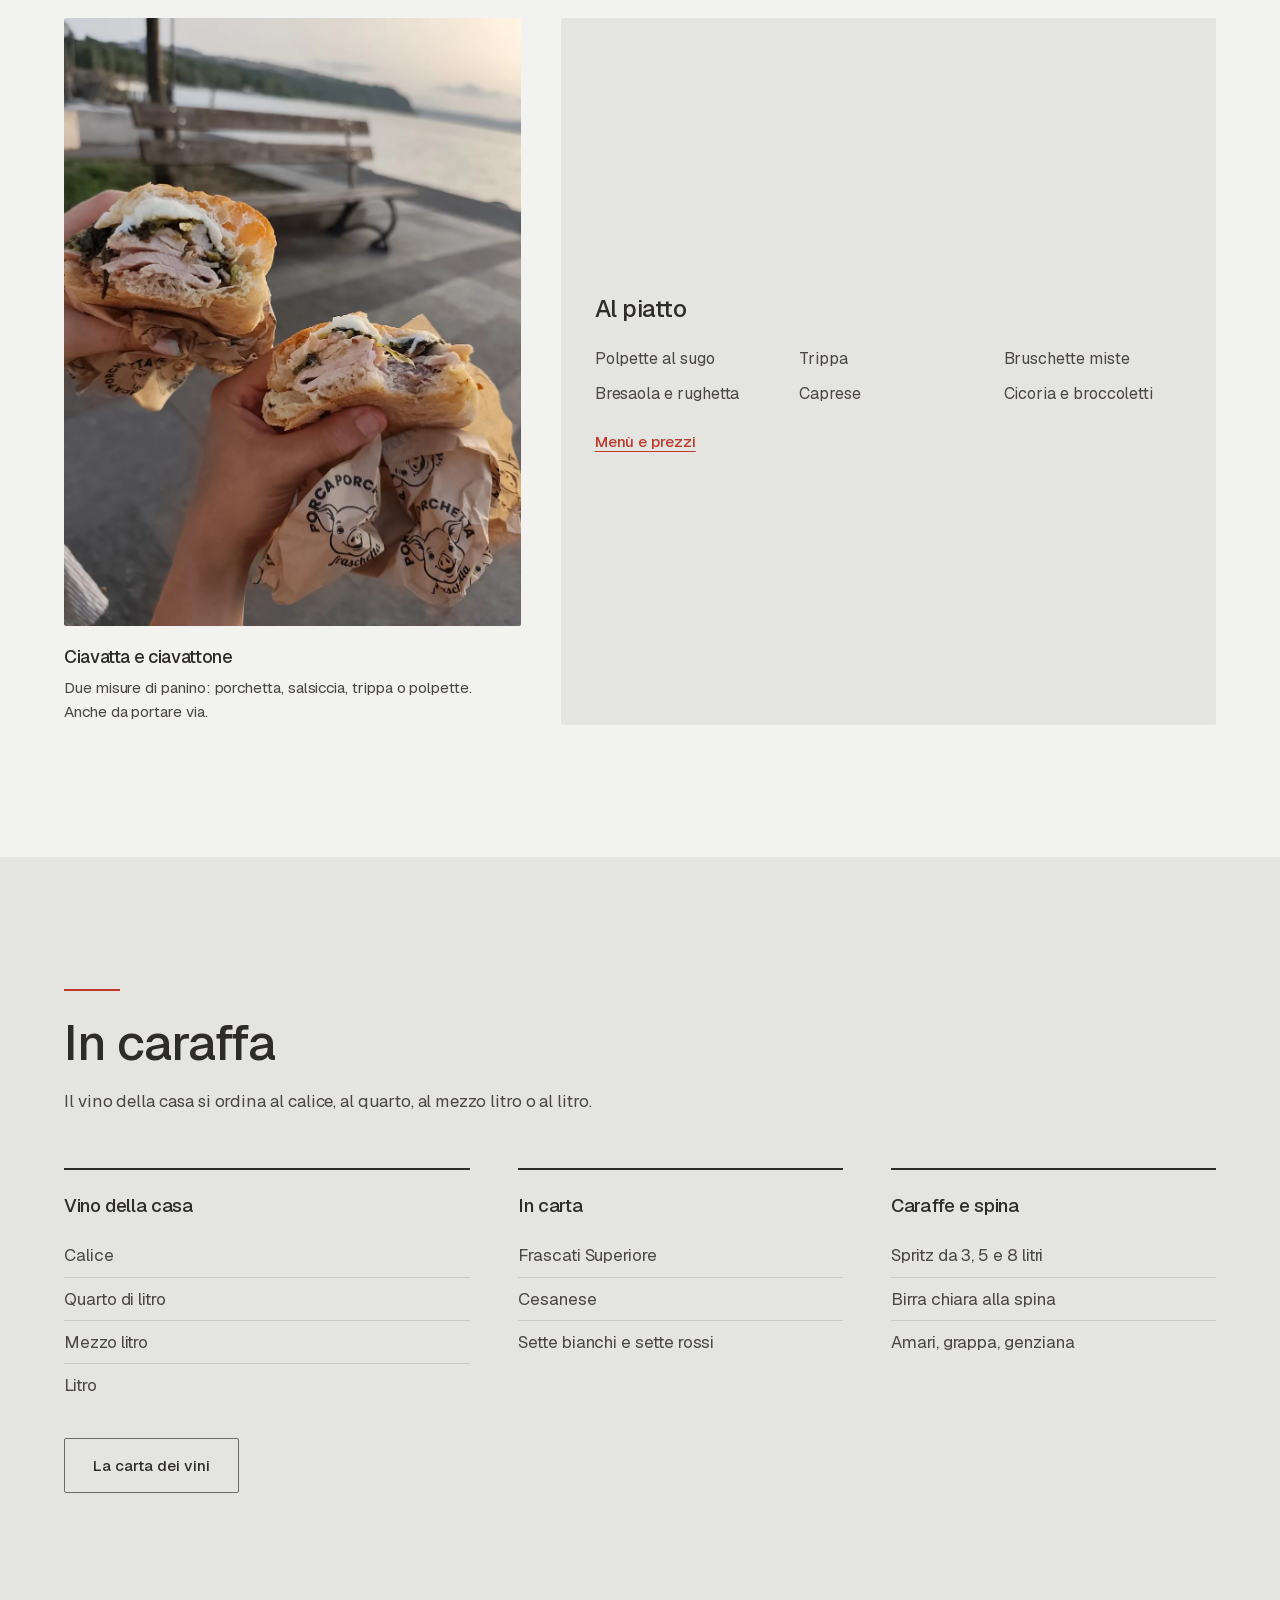
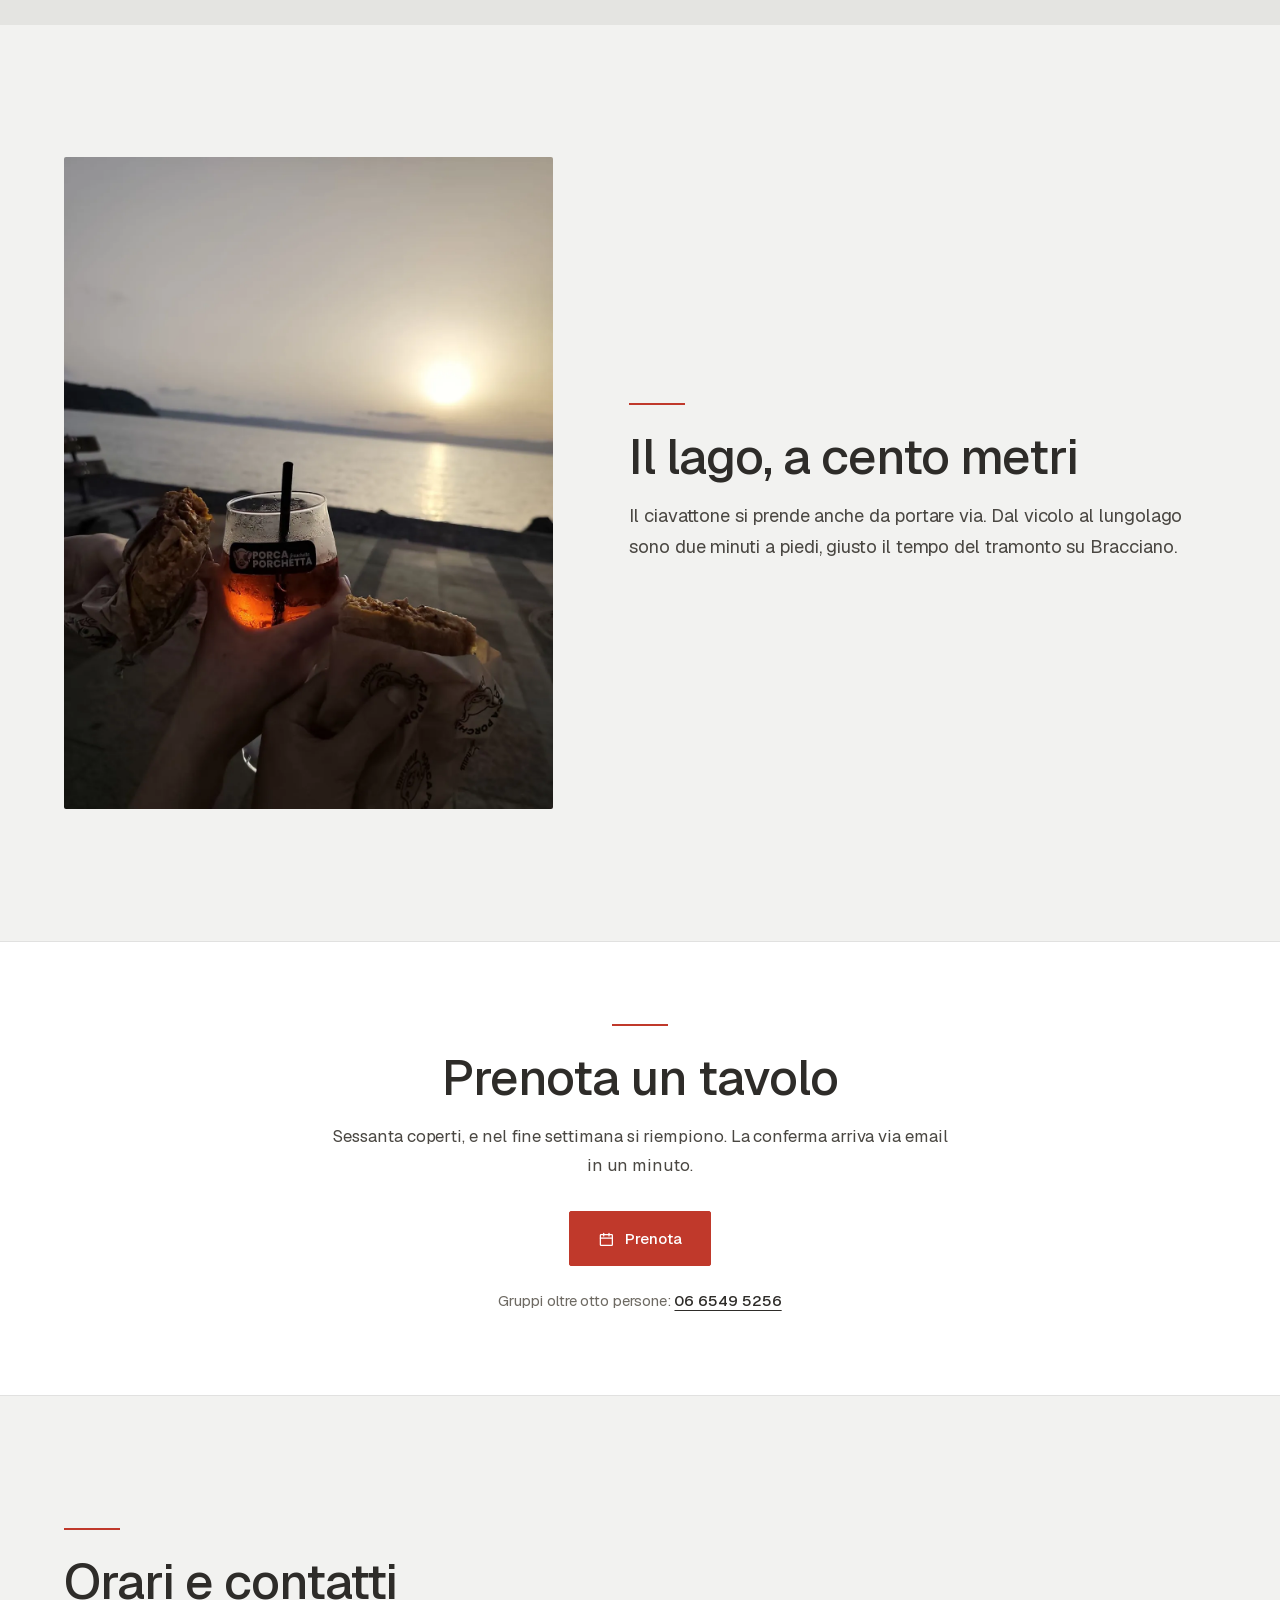
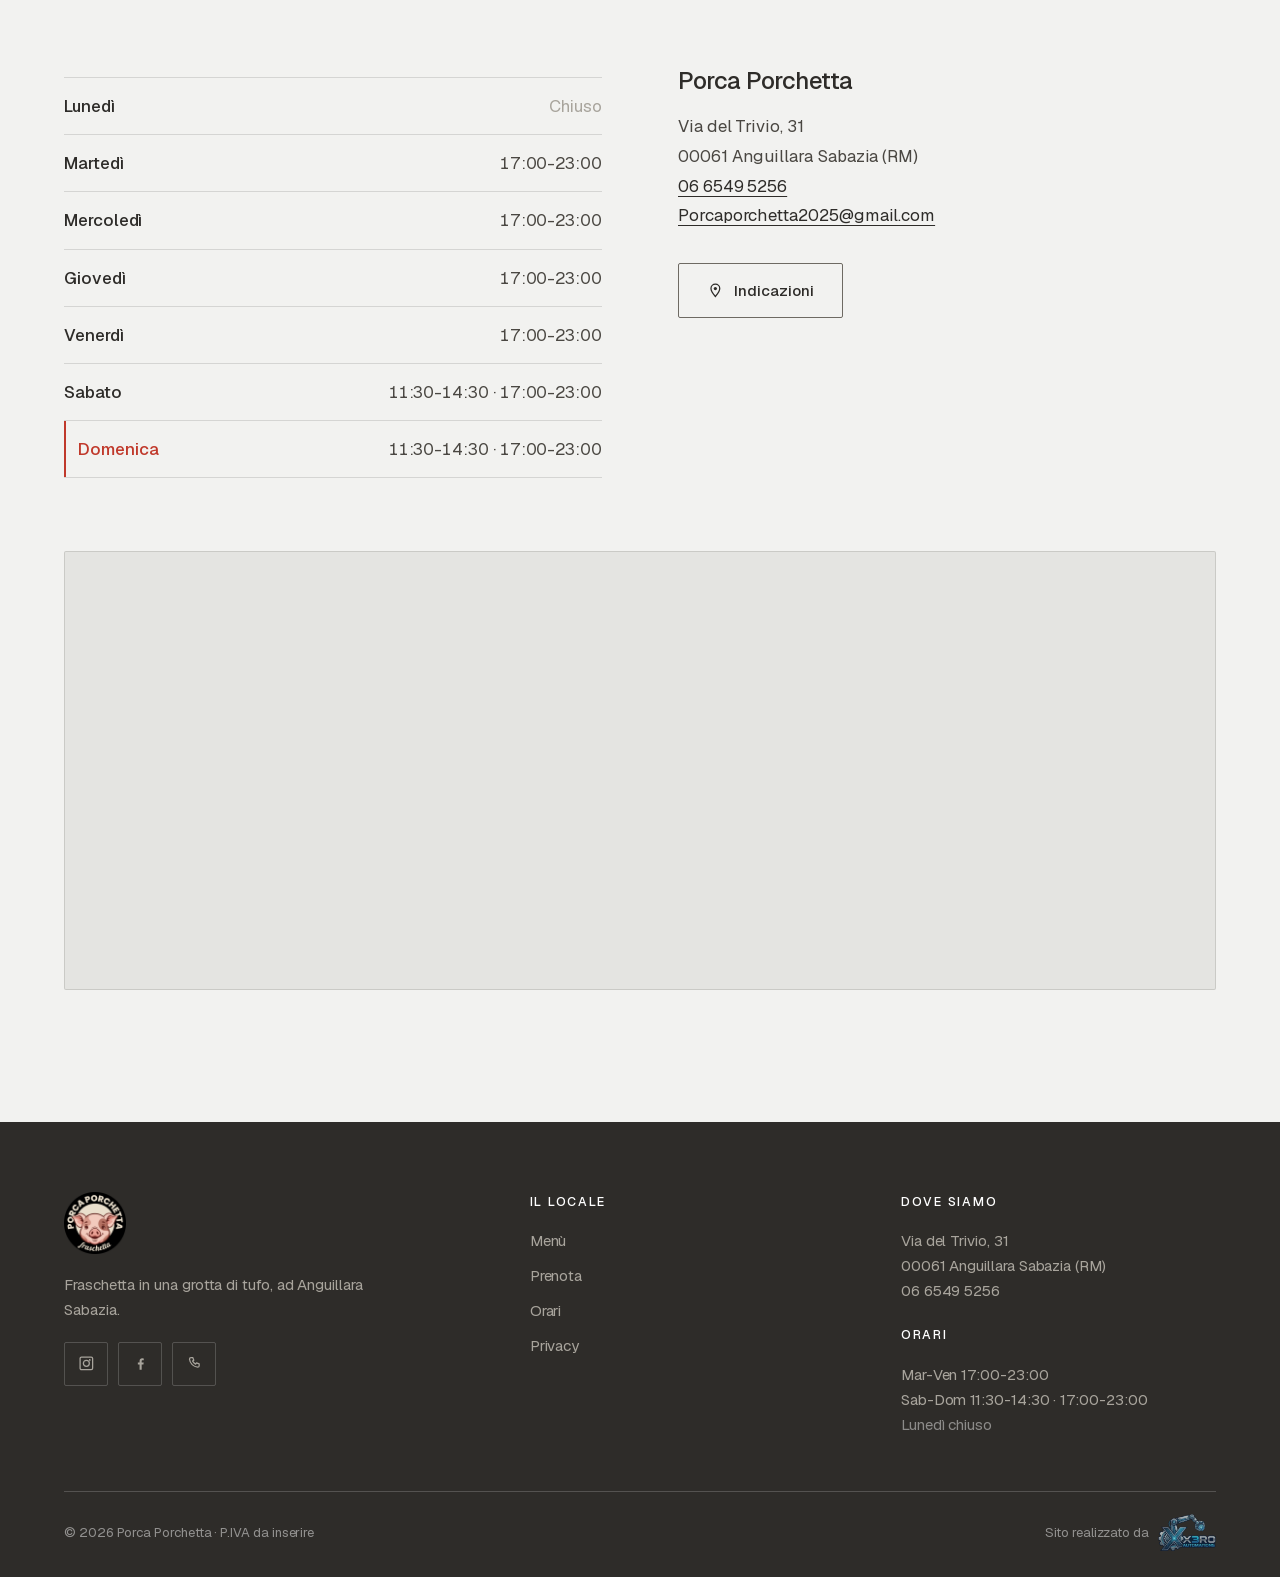
==== commit 777a1906: "Rebuild the visual language as "Travertino", and land the booking system The cartoon/fumetto directi" ====
--- a/index.html
+++ b/index.html
@@ -3,25 +3,25 @@
 <head>
 <meta charset="utf-8">
 <meta name="viewport" content="width=device-width, initial-scale=1">
-<title>Porca Porchetta — Fraschetta ad Anguillara Sabazia, Lago di Bracciano</title>
-<meta name="description" content="Fraschetta in una grotta di tufo nel centro storico di Anguillara Sabazia, a cento metri dal lago di Bracciano. Porchetta, taglieri di salumi e formaggi, panini e caraffe di spritz.">
+<title>Porca Porchetta, fraschetta ad Anguillara Sabazia</title>
+<meta name="description" content="Fraschetta in una grotta di tufo nel centro storico di Anguillara Sabazia, a cento metri dal lago di Bracciano. Porchetta, taglieri, panini e vino in caraffa. Sessanta coperti, prenotazione online.">
 <link rel="canonical" href="https://xerocool36.github.io/porca-porchetta/">
 
 <meta property="og:type" content="restaurant">
 <meta property="og:locale" content="it_IT">
-<meta property="og:title" content="Porca Porchetta — Fraschetta ad Anguillara Sabazia">
-<meta property="og:description" content="Porchetta, taglieri e caraffe di spritz in una grotta di tufo, a cento metri dal lago di Bracciano.">
-<meta property="og:image" content="https://xerocool36.github.io/porca-porchetta/assets/img/tagliere-lungo.webp">
+<meta property="og:title" content="Porca Porchetta, fraschetta ad Anguillara Sabazia">
+<meta property="og:description" content="Porchetta, taglieri e vino in caraffa in una grotta di tufo, a cento metri dal lago di Bracciano.">
+<meta property="og:image" content="https://xerocool36.github.io/porca-porchetta/assets/img/sala-roma.webp">
 <meta property="og:url" content="https://xerocool36.github.io/porca-porchetta/">
 <meta name="twitter:card" content="summary_large_image">
-<meta name="theme-color" content="#17110F">
+<meta name="theme-color" content="#F2F2F0">
 
 <link rel="icon" href="assets/img/favicon-32.png" sizes="32x32">
 <link rel="apple-touch-icon" href="assets/img/logo-180.png">
 <link rel="manifest" href="site.webmanifest">
 
-<link rel="preload" href="assets/fonts/titanone-latin.woff2" as="font" type="font/woff2" crossorigin>
-<link rel="preload" href="assets/fonts/archivo-latin.woff2" as="font" type="font/woff2" crossorigin>
+<link rel="preload" href="assets/fonts/geist-latin.woff2" as="font" type="font/woff2" crossorigin>
+<link rel="preload" as="image" href="assets/img/sala-roma.webp" fetchpriority="high">
 <link rel="stylesheet" href="css/style.css">
 
 <script type="application/ld+json">
@@ -30,12 +30,15 @@
   "@type": "Restaurant",
   "name": "Porca Porchetta",
   "alternateName": "Porca Porchetta Anguillara",
-  "description": "Fraschetta romana ad Anguillara Sabazia: porchetta, taglieri di salumi e formaggi, panini e caraffe di spritz, in una grotta di tufo a due passi dal lago di Bracciano.",
+  "description": "Fraschetta ad Anguillara Sabazia: porchetta, taglieri di salumi e formaggi, panini e vino in caraffa, in una grotta di tufo a due passi dal lago di Bracciano.",
   "servesCuisine": ["Romana", "Laziale", "Italiana"],
   "priceRange": "€€",
-  "image": "https://xerocool36.github.io/porca-porchetta/assets/img/tagliere-lungo.webp",
+  "image": "https://xerocool36.github.io/porca-porchetta/assets/img/sala-roma.webp",
   "url": "https://xerocool36.github.io/porca-porchetta/",
   "telephone": "+390665495256",
+  "email": "Porcaporchetta2025@gmail.com",
+  "maximumAttendeeCapacity": 60,
+  "acceptsReservations": "https://xerocool36.github.io/porca-porchetta/prenota.html",
   "address": {
     "@type": "PostalAddress",
     "streetAddress": "Via del Trivio, 31",
@@ -46,6 +49,19 @@
   },
   "geo": { "@type": "GeoCoordinates", "latitude": 42.0924207, "longitude": 12.2695243 },
   "hasMenu": "https://xerocool36.github.io/porca-porchetta/menu.html",
+  "potentialAction": {
+    "@type": "ReserveAction",
+    "target": {
+      "@type": "EntryPoint",
+      "urlTemplate": "https://xerocool36.github.io/porca-porchetta/prenota.html",
+      "inLanguage": "it-IT",
+      "actionPlatform": [
+        "http://schema.org/DesktopWebPlatform",
+        "http://schema.org/MobileWebPlatform"
+      ]
+    },
+    "result": { "@type": "FoodEstablishmentReservation", "name": "Prenota un tavolo" }
+  },
   "sameAs": [
     "https://www.instagram.com/porcaporchettaanguillara/",
     "https://www.facebook.com/61583761200637"
@@ -58,357 +74,405 @@
 }
 </script>
 </head>
-<body>
+<body class="has-dock">
 <a class="u-skip" href="#main" data-i18n="skip">Salta al contenuto</a>
 
-<!-- icon sprite: real brand marks, drawn inline so there are no external
-     requests and they inherit currentColor -->
+<!-- icon sprite: drawn inline so the page makes no external requests
+     and the marks inherit currentColor -->
 <svg class="sprite" aria-hidden="true" focusable="false">
-  <defs>
-    <!-- spritz: lighter at the surface, deeper at the base, so the fill reads
-         as liquid rather than a flat block -->
-    <linearGradient id="spritzGrad" x1="0" y1="0" x2="0" y2="1">
-      <stop offset="0%"   stop-color="#FFA83D"/>
-      <stop offset="55%"  stop-color="#F5851F"/>
-      <stop offset="100%" stop-color="#E2641A"/>
-    </linearGradient>
-  </defs>
   <symbol id="i-ig" viewBox="0 0 24 24">
-    <rect x="3" y="3" width="18" height="18" rx="5.2" fill="none" stroke="currentColor" stroke-width="1.9"/>
-    <circle cx="12" cy="12" r="4.3" fill="none" stroke="currentColor" stroke-width="1.9"/>
-    <circle cx="16.9" cy="7.1" r="1.35" fill="currentColor"/>
+    <rect x="3" y="3" width="18" height="18" rx="2" fill="none" stroke="currentColor" stroke-width="1.8"/>
+    <circle cx="12" cy="12" r="4.3" fill="none" stroke="currentColor" stroke-width="1.8"/>
+    <circle cx="16.9" cy="7.1" r="1.3" fill="currentColor"/>
   </symbol>
   <symbol id="i-fb" viewBox="0 0 24 24">
     <path d="M13.9 21v-7.4h2.5l.38-2.9h-2.88V8.85c0-.84.23-1.41 1.44-1.41h1.54V4.85A20.6 20.6 0 0 0 14.64 4.75c-2.23 0-3.76 1.36-3.76 3.86v2.09H8.4v2.9h2.48V21z" fill="currentColor"/>
   </symbol>
   <symbol id="i-tel" viewBox="0 0 24 24">
-    <path d="M7.2 3.6h2.5l1.5 3.8-1.8 1.3a11 11 0 0 0 4.4 4.4l1.3-1.8 3.8 1.5v2.5c0 1.2-1 2.2-2.2 2.2A13.2 13.2 0 0 1 5 6.1c0-1.2 1-2.2 2.2-2.2z" fill="none" stroke="currentColor" stroke-width="1.9" stroke-linejoin="round"/>
+    <path d="M7.2 3.6h2.5l1.5 3.8-1.8 1.3a11 11 0 0 0 4.4 4.4l1.3-1.8 3.8 1.5v2.5c0 1.2-1 2.2-2.2 2.2A13.2 13.2 0 0 1 5 6.1c0-1.2 1-2.2 2.2-2.2z" fill="none" stroke="currentColor" stroke-width="1.8" stroke-linejoin="round"/>
   </symbol>
   <symbol id="i-pin" viewBox="0 0 24 24">
-    <path d="M12 3.2c3.5 0 6.3 2.8 6.3 6.3 0 4.5-6.3 11.3-6.3 11.3S5.7 14 5.7 9.5C5.7 6 8.5 3.2 12 3.2z" fill="none" stroke="currentColor" stroke-width="1.9"/>
-    <circle cx="12" cy="9.4" r="2.35" fill="currentColor"/>
+    <path d="M12 3.2c3.5 0 6.3 2.8 6.3 6.3 0 4.5-6.3 11.3-6.3 11.3S5.7 14 5.7 9.5C5.7 6 8.5 3.2 12 3.2z" fill="none" stroke="currentColor" stroke-width="1.8"/>
+    <circle cx="12" cy="9.4" r="2.3" fill="currentColor"/>
+  </symbol>
+  <symbol id="i-cal" viewBox="0 0 24 24">
+    <rect x="3.4" y="5.2" width="17.2" height="15.4" rx="1" fill="none" stroke="currentColor" stroke-width="1.8"/>
+    <path d="M3.4 10.1h17.2M8.2 3.4v3.6M15.8 3.4v3.6" fill="none" stroke="currentColor" stroke-width="1.8" stroke-linecap="round"/>
+  </symbol>
+  <symbol id="i-menu" viewBox="0 0 24 24">
+    <path d="M5 4.2h14v15.6H5z" fill="none" stroke="currentColor" stroke-width="1.8" stroke-linejoin="round"/>
+    <path d="M8.4 8.6h7.2M8.4 12h7.2M8.4 15.4h4.4" fill="none" stroke="currentColor" stroke-width="1.6" stroke-linecap="round"/>
   </symbol>
 </svg>
 
-<!-- ============================ HERO ============================ -->
-<header class="hero tex" id="top">
-
-  <div class="hdr">
-    <img class="hdr__logo" src="assets/img/logo.png" alt="Porca Porchetta, fraschetta" width="58" height="58">
+<header class="hdr hdr--over" id="bar">
+  <div class="hdr__inner">
+    <a href="#top" aria-label="Porca Porchetta">
+      <img class="hdr__logo" src="assets/img/logo.png" alt="Porca Porchetta, fraschetta" width="512" height="512">
+    </a>
     <span class="hdr__spacer"></span>
     <a class="hdr__link" href="menu.html" data-i18n="nav.menu">Menù</a>
+    <a class="hdr__link hdr__link--cta" href="prenota.html" data-i18n="nav.book">Prenota</a>
     <div class="lang" role="group" aria-label="Lingua / Language">
-      <button class="lang__btn" type="button" data-lang="it" aria-pressed="true">IT</button>
-      <button class="lang__btn" type="button" data-lang="en" aria-pressed="false">EN</button>
-    </div>
-  </div>
-
-  <!-- you land looking into the arch: the cave is the brand -->
-  <div class="hero__arch" id="heroArch">
-    <img src="assets/img/cave-corridor.webp" alt="La sala nella grotta di tufo di Porca Porchetta, con i tavoli apparecchiati" width="900" height="1200" fetchpriority="high">
-  </div>
-  <svg class="hero__stroke" viewBox="0 0 400 530" preserveAspectRatio="none" aria-hidden="true">
-    <path class="hero__strokePath" d="M14 530 C10 410 18 306 21 262 C24 192 70 120 138 95 C177 81 227 79 267 95 C336 121 379 192 381 262 C384 308 388 412 385 530"/>
-  </svg>
-
-  <!-- dust drifting in the light of the cave -->
-  <div class="motes" aria-hidden="true">
-    <span></span><span></span><span></span><span></span><span></span>
-    <span></span><span></span><span></span><span></span>
-  </div>
-
+      <button class="lang__btn" type="button" data-lang="it" aria-pressed="true"><span>IT</span></button>
+      <button class="lang__btn" type="button" data-lang="en" aria-pressed="false"><span>EN</span></button>
+    </div>
+  </div>
+</header>
+
+<!-- ============================ HERO ============================
+     One photograph, full bleed, rectangular. It is the argument: a brick
+     vault, whitewashed tufo and a painted ROMA sign. -->
+<section class="hero on-dark" id="top">
+  <div class="hero__frame">
+    <img src="assets/img/sala-roma.webp"
+         alt="La sala scavata nel tufo, con la volta in mattoni e l'insegna ROMA all'ingresso"
+         width="1400" height="1867" fetchpriority="high">
+  </div>
+  <div class="hero__scrim"></div>
 
   <div class="wrap hero__inner">
-    <!-- lit like the signs on their wall. Stays Italian in both languages:
-         it reads as signage, and a translated neon would lose the point. -->
-    <p class="hero__neon t-script">Benvenuti</p>
-
-    <h1 class="hero__h1 t-display" data-i18n="hero.h1">Porchetta<br>che cola</h1>
+    <p class="eyebrow" data-i18n="hero.kicker">Anguillara Sabazia · Lago di Bracciano</p>
+
+    <h1 class="hero__h1">
+      <span class="ln" style="--i:0"><span data-i18n="hero.h1a">Una fraschetta</span></span>
+      <span class="ln" style="--i:1"><span data-i18n="hero.h1b">scavata nel tufo</span></span>
+    </h1>
 
     <p class="hero__lede" data-i18n="hero.lede">
-      In una grotta di tufo nel centro storico di Anguillara,
-      a cento metri dal lago.
+      Porchetta tagliata al momento, taglieri, panini e vino in caraffa.
+      A cento metri dal lago di Bracciano.
     </p>
 
-    <p class="hero__quote">
-      <span class="t-dialetto">“Qua se beve, se magna e se tace.”</span>
-    </p>
-    <p class="bubble" id="glossHero" hidden>Roughly: here we drink, we eat, and we keep quiet. It’s a compliment.</p>
-
-    <div class="hero__cta">
-      <a class="btn btn--fuoco" href="menu.html" data-i18n="cta.menu">Il menù</a>
-      <a class="btn btn--ghost" href="https://www.google.com/maps/dir/?api=1&amp;destination=Porca%20Porchetta%20Via%20del%20Trivio%2031%20Anguillara%20Sabazia" target="_blank" rel="noopener" data-i18n="cta.dir">Come arrivare</a>
-    </div>
-  </div>
-
-  <a class="cue" href="#fraschetta" aria-label="Scendi in grotta">
-    <span class="cue__txt" data-i18n="hero.cue">Scendi in grotta</span>
-    <span class="cue__arrow" aria-hidden="true"></span>
-  </a>
-</header>
+    <div class="cta-row">
+      <a class="btn btn--vino" href="prenota.html">
+        <svg class="ic" viewBox="0 0 24 24" aria-hidden="true"><use href="#i-cal"></use></svg>
+        <span data-i18n="nav.book">Prenota</span>
+      </a>
+      <a class="btn btn--ghost" href="menu.html" data-i18n="nav.menu">Menù</a>
+    </div>
+  </div>
+</section>
 
 <main id="main">
 
-<!-- ======================= LA FRASCHETTA ======================= -->
-<section class="band band--tufo tex" id="fraschetta">
+<!-- ===================== 1. APERTURA + I NUMERI =====================
+     Layout family: centred editorial statement over a hairline stat rail. -->
+<section class="band" id="posto">
+  <div class="wrap wrap--narrow">
+    <div class="head head--mid rev">
+      <hr class="rule">
+      <h2 class="head__title t-display" data-i18n="ap.title">L'osteria dei Castelli, sotto Anguillara</h2>
+      <p class="head__sub" data-i18n="ap.sub">
+        Una sala, il vino della casa, il cibo portato in tavola senza cerimonie.
+        Qui la sala è una grotta scavata nel tufo.
+      </p>
+    </div>
+  </div>
+
   <div class="wrap">
-    <div class="frasch__grid">
-      <div class="frasch__photo rev">
-        <img src="assets/img/cave-dining.webp" alt="Due clienti a cena in fondo alla grotta, con il neon rosa sullo sfondo" width="900" height="1125" loading="lazy">
-      </div>
-      <div>
-        <p class="t-eyebrow" data-i18n="fr.eyebrow">Via del Trivio 31 · centro storico</p>
-        <h2 class="head__title t-display" data-i18n="fr.title">Se magna<br>dentro la grotta</h2>
-        <p class="t-lede" data-i18n="fr.p1">
-          Non è una scenografia: è tufo scavato sotto il centro storico di
-          Anguillara. Volte bianche, muri di pietra, tavoli di legno, due neon
-          e l’edera. Si entra per un panino e si esce tre ore dopo.
-        </p>
-        <p class="t-lede" data-i18n="fr.p2">
-          La fraschetta è quella cosa romana dove il tagliere arriva prima che tu
-          abbia finito di ordinare, e il vino sta in caraffa perché nessuno qui ha
-          tempo per i calici piccoli.
-        </p>
-        <p class="frasch__stamp"><span class="stamp">Quello che nun<br>strozza, ingrassa</span></p>
-
-        <ul class="frasch__facts">
-          <li data-i18n="fr.f1">Tavoli dentro la roccia</li>
-          <li data-i18n="fr.f2">Cento metri dal lago</li>
-          <li data-i18n="fr.f3">Anche da portar via</li>
+    <ul class="stats rev" id="stats">
+      <li class="stat">
+        <span class="stat__n" data-count="60">60</span>
+        <span class="stat__l" data-i18n="ap.s1">coperti nella grotta</span>
+      </li>
+      <li class="stat">
+        <span class="stat__n" data-count="100" data-suffix=" m">100 m</span>
+        <span class="stat__l" data-i18n="ap.s2">dal lago di Bracciano</span>
+      </li>
+      <li class="stat">
+        <span class="stat__n" data-count="6">6</span>
+        <span class="stat__l" data-i18n="ap.s3">giorni su sette, lunedì chiuso</span>
+      </li>
+    </ul>
+  </div>
+</section>
+
+<!-- ======================== 2. LA GROTTA ========================
+     Layout family: sticky full bleed photographic chapter. The picture is
+     held while the passages scroll past it and changes to match them.
+     This is the one dark block on the page: you are going underground. -->
+<section class="band chapter on-dark" id="grotta">
+  <div class="wrap chapter__grid">
+
+    <div class="chapter__stage" id="stage">
+      <div class="chapter__shot is-on" data-shot="0">
+        <img src="assets/img/ingresso-bancone.webp"
+             alt="L'ingresso illuminato, con il bancone e i salumi appesi"
+             width="1200" height="1600" loading="lazy">
+      </div>
+      <div class="chapter__shot" data-shot="1">
+        <img src="assets/img/cave-corridor.webp"
+             alt="Il corridoio scavato nel tufo che porta alle sale in fondo"
+             width="900" height="1200" loading="lazy">
+      </div>
+      <div class="chapter__shot" data-shot="2">
+        <img src="assets/img/vicolo-notte.webp"
+             alt="Il vicolo del centro storico di notte, con l'insegna accesa"
+             width="1200" height="1600" loading="lazy">
+      </div>
+    </div>
+
+    <div class="chapter__text" id="steps">
+      <article class="chapter__step" data-step="0">
+        <h3 data-i18n="gr.t1">L'ingresso</h3>
+        <p data-i18n="gr.p1">
+          Si entra dal vicolo, oltre il bancone con i salumi appesi. Via del
+          Trivio 31, nel centro storico.
+        </p>
+      </article>
+      <article class="chapter__step" data-step="1">
+        <h3 data-i18n="gr.t2">Le sale</h3>
+        <p data-i18n="gr.p2">
+          Il corridoio scende sotto le volte: pietra bianca, pavimento in
+          terrazzo, tavoli di legno. Sessanta coperti in tutto.
+        </p>
+      </article>
+      <article class="chapter__step" data-step="2">
+        <h3 data-i18n="gr.t3">La sera</h3>
+        <p data-i18n="gr.p3">
+          D'estate il gelsomino arriva fino alla porta. Si resta a tavola fino
+          alle undici.
+        </p>
+      </article>
+    </div>
+
+  </div>
+</section>
+
+<!-- ========================= 3. A TAVOLA =========================
+     Layout family: asymmetric photo mosaic, three photographs and one
+     typographic cell. Captions sit under the pictures, never on them. -->
+<section class="band" id="tavola">
+  <div class="wrap">
+    <div class="head rev">
+      <hr class="rule">
+      <h2 class="head__title t-display" data-i18n="tv.title">A tavola</h2>
+      <p class="head__sub" data-i18n="tv.sub">
+        Salumi e formaggi affettati al momento, porchetta calda, panini e
+        piatti della tradizione.
+      </p>
+    </div>
+
+    <div class="mosaic">
+      <div class="mosaic__cell mosaic__cell--a rev">
+        <div class="ph">
+          <img src="assets/img/tagliere-lungo.webp"
+               alt="Tagliere lungo di salumi, formaggi e bruschette"
+               width="900" height="1200" loading="lazy">
+        </div>
+        <p class="ph__cap">
+          <b data-i18n="tv.c1t">I taglieri</b>
+          <span data-i18n="tv.c1d">Dal taglierino per due al tagliere apericena, che sul menù è segnato come esagerato.</span>
+        </p>
+      </div>
+
+      <div class="mosaic__cell mosaic__cell--b rev">
+        <div class="ph">
+          <img src="assets/img/porchetta-board.webp"
+               alt="Porchetta arrotolata, tagliata a fette su un tagliere"
+               width="900" height="1200" loading="lazy">
+        </div>
+        <p class="ph__cap">
+          <b data-i18n="tv.c2t">La porchetta</b>
+          <span data-i18n="tv.c2d">Tagliata al momento: con il pane caldo, nei tacos o sul tagliere insieme al resto.</span>
+        </p>
+      </div>
+
+      <div class="mosaic__cell mosaic__cell--c rev">
+        <div class="ph">
+          <img src="assets/img/ciavattoni.webp"
+               alt="Due ciavattoni imbottiti nella carta di Porca Porchetta"
+               width="1000" height="1333" loading="lazy">
+        </div>
+        <p class="ph__cap">
+          <b data-i18n="tv.c3t">Ciavatta e ciavattone</b>
+          <span data-i18n="tv.c3d">Due misure di panino: porchetta, salsiccia, trippa o polpette. Anche da portare via.</span>
+        </p>
+      </div>
+
+      <div class="mosaic__cell mosaic__cell--d rev">
+        <div class="plate">
+          <h3 data-i18n="tv.c4t">Al piatto</h3>
+          <ul class="plate__list">
+            <li data-i18n="tv.p1">Polpette al sugo</li>
+            <li data-i18n="tv.p2">Trippa</li>
+            <li data-i18n="tv.p3">Bruschette miste</li>
+            <li data-i18n="tv.p4">Bresaola e rughetta</li>
+            <li data-i18n="tv.p5">Caprese</li>
+            <li data-i18n="tv.p6">Cicoria e broccoletti</li>
+          </ul>
+          <a class="linkish" href="menu.html" data-i18n="cta.menuPrices">Menù e prezzi</a>
+        </div>
+      </div>
+    </div>
+  </div>
+</section>
+
+<!-- ========================= 4. IN CARAFFA =========================
+     Layout family: three grouped lists on hairlines. No prices here by
+     design: the prices live on the menu page. -->
+<section class="band band--panel" id="bere">
+  <div class="wrap">
+    <div class="head rev">
+      <hr class="rule">
+      <h2 class="head__title t-display" data-i18n="bv.title">In caraffa</h2>
+      <p class="head__sub" data-i18n="bv.sub">
+        Il vino della casa si ordina al calice, al quarto, al mezzo litro o al
+        litro.
+      </p>
+    </div>
+
+    <div class="groups rev">
+      <div class="group">
+        <h3 data-i18n="bv.g1">Vino della casa</h3>
+        <ul>
+          <li data-i18n="bv.g1a">Calice</li>
+          <li data-i18n="bv.g1b">Quarto di litro</li>
+          <li data-i18n="bv.g1c">Mezzo litro</li>
+          <li data-i18n="bv.g1d">Litro</li>
         </ul>
       </div>
-    </div>
-  </div>
-</section>
-
-<!-- ================= ★ ER TAGLIERE (signature) ================= -->
-<section class="band band--dark tex tag" id="taglieri">
+      <div class="group">
+        <h3 data-i18n="bv.g2">In carta</h3>
+        <ul>
+          <li>Frascati Superiore</li>
+          <li>Cesanese</li>
+          <li data-i18n="bv.g2c">Sette bianchi e sette rossi</li>
+        </ul>
+      </div>
+      <div class="group">
+        <h3 data-i18n="bv.g3">Caraffe e spina</h3>
+        <ul>
+          <li data-i18n="bv.g3a">Spritz da 3, 5 e 8 litri</li>
+          <li data-i18n="bv.g3b">Birra chiara alla spina</li>
+          <li data-i18n="bv.g3c">Amari, grappa, genziana</li>
+        </ul>
+      </div>
+    </div>
+
+    <div class="cta-row rev">
+      <a class="btn btn--linea" href="menu.html#m-vini" data-i18n="cta.wine">La carta dei vini</a>
+    </div>
+  </div>
+</section>
+
+<!-- =========================== 5. IL LAGO ===========================
+     Layout family: image and text split. The only one on the page. -->
+<section class="band" id="lago">
   <div class="wrap">
-    <div class="head">
-      <p class="t-eyebrow" data-i18n="tg.eyebrow">La cosa per cui ci chiamano</p>
-      <h2 class="head__title t-display" data-i18n="tg.title">I nostri<br>taglieri</h2>
-      <p class="head__sub" data-i18n="tg.sub">
-        Si riempie mentre scendi. Dal taglierino per due chiacchiere al tagliere
-        apericena che sul menù, giustamente, sta scritto “esagerato”.
+    <div class="split rev">
+      <div class="ph">
+        <img src="assets/img/lago-tramonto.webp"
+             alt="Tramonto sul lago di Bracciano"
+             width="1200" height="1600" loading="lazy">
+      </div>
+      <div class="split__text">
+        <hr class="rule">
+        <h2 class="head__title t-display" data-i18n="lg.title">Il lago, a cento metri</h2>
+        <p class="t-lede" data-i18n="lg.p1">
+          Il ciavattone si prende anche da portare via. Dal vicolo al lungolago
+          sono due minuti a piedi, giusto il tempo del tramonto su Bracciano.
+        </p>
+      </div>
+    </div>
+  </div>
+</section>
+
+<!-- ========================== 6. PRENOTA ==========================
+     Layout family: centred conversion band on a raised white plane. -->
+<section class="band band--tight strip" id="prenota">
+  <div class="wrap wrap--narrow">
+    <div class="head head--mid rev" style="margin-bottom:0;">
+      <hr class="rule">
+      <h2 class="head__title t-display" data-i18n="pr.title">Prenota un tavolo</h2>
+      <p class="head__sub" data-i18n="pr.sub">
+        Sessanta coperti, e nel fine settimana si riempiono. La conferma arriva
+        via email in un minuto.
       </p>
-    </div>
-
-    <div class="tag__grid">
-      <!-- the board: drawn. the food on it: real. -->
-      <div class="tag__stage" id="tagStage">
-        <svg class="tag__board" viewBox="0 0 400 448" aria-hidden="true">
-          <rect x="26" y="52" width="360" height="384" rx="26" fill="#3A2A20"/>
-          <rect x="18" y="42" width="360" height="384" rx="26" fill="#C08E5C" stroke="#4A2A24" stroke-width="6"/>
-          <circle cx="198" cy="66" r="9" fill="#3A2A20" opacity=".5"/>
-          <path d="M52 120 C140 108 250 132 344 116" stroke="#9A6E42" stroke-width="3" fill="none" opacity=".55"/>
-          <path d="M52 232 C150 220 240 248 344 230" stroke="#9A6E42" stroke-width="3" fill="none" opacity=".45"/>
-          <path d="M52 344 C136 332 252 356 344 340" stroke="#9A6E42" stroke-width="3" fill="none" opacity=".5"/>
-        </svg>
-
-        <img class="tag__disc tag__disc--1" src="assets/img/disc-porchetta.webp" alt="Porchetta tagliata su crostino" width="420" height="420" loading="lazy">
-        <img class="tag__disc tag__disc--2" src="assets/img/disc-bufala.webp" alt="Mozzarella di bufala e formaggi" width="420" height="420" loading="lazy">
-        <img class="tag__disc tag__disc--3" src="assets/img/disc-salame.webp" alt="Salame affettato" width="420" height="420" loading="lazy">
-        <img class="tag__disc tag__disc--4" src="assets/img/disc-crudo.webp" alt="Prosciutto crudo" width="420" height="420" loading="lazy">
-        <img class="tag__disc tag__disc--5" src="assets/img/disc-bruschetta.webp" alt="Bruschetta al pomodoro" width="420" height="420" loading="lazy">
-        <img class="tag__disc tag__disc--6" src="assets/img/disc-olive.webp" alt="Olive verdi" width="420" height="420" loading="lazy">
-        <img class="tag__disc tag__disc--7" src="assets/img/disc-funghi.webp" alt="Crostino ai funghi" width="420" height="420" loading="lazy">
-        <img class="tag__disc tag__disc--8" src="assets/img/disc-suppli.webp" alt="Fritti caldi" width="420" height="420" loading="lazy">
-      </div>
-
-      <div>
-        <ul class="onboard">
-          <li class="rev" data-i18n="tg.b1">Salumi affettati al momento</li>
-          <li class="rev" data-i18n="tg.b2">Formaggi e mozzarella di bufala</li>
-          <li class="rev" data-i18n="tg.b3">Porchetta, quella per cui siamo qui</li>
-          <li class="rev" data-i18n="tg.b4">Bruschette, crostini e fritti caldi</li>
-        </ul>
-        <p class="t-lede rev" data-i18n="tg.note">
-          Per due persone o per otto: si allunga il tagliere e si aggiunge una
-          caraffa.
-        </p>
-        <a class="btn btn--pig rev" href="menu.html#m-taglieri" data-i18n="cta.menuPrices">Menù e prezzi</a>
-      </div>
-    </div>
-  </div>
-</section>
-
-<!-- ========================== PANINI ========================== -->
-<section class="band band--pig tex" id="panini">
+      <div class="cta-row cta-row--mid">
+        <a class="btn btn--vino" href="prenota.html">
+          <svg class="ic" viewBox="0 0 24 24" aria-hidden="true"><use href="#i-cal"></use></svg>
+          <span data-i18n="nav.book">Prenota</span>
+        </a>
+      </div>
+      <p class="strip__alt" data-i18n="pr.alt">
+        Gruppi oltre otto persone: <a href="tel:+390665495256">06 6549 5256</a>
+      </p>
+    </div>
+  </div>
+</section>
+
+<!-- ====================== 7. ORARI E CONTATTI ======================
+     Layout family: two column data block. -->
+<section class="band" id="dove">
   <div class="wrap">
-    <div class="head">
-      <p class="t-eyebrow" data-i18n="pn.eyebrow">Ciavatta o ciavattone</p>
-      <h2 class="head__title t-display" data-i18n="pn.title">Panini<br>zozzi</h2>
-      <p class="head__sub" data-i18n="pn.sub">
-        Due misure: la ciavatta per pranzo, il ciavattone quando hai fatto sul
-        serio. Porchetta, salsiccia o trippa.
-      </p>
-    </div>
-
-    <div class="pan__photo rev">
-      <img src="assets/img/ciavattoni.webp" alt="Due ciavattoni imbottiti nella carta di Porca Porchetta, sul lungolago" width="1000" height="800" loading="lazy">
-    </div>
-
-    <ul class="fills">
-      <li class="fill rev"><span class="fill__n">Porchetta</span></li>
-      <li class="fill rev"><span class="fill__n" data-i18n="pn.salsiccia">Salsiccia</span></li>
-      <li class="fill rev"><span class="fill__n" data-i18n="pn.trippa">Trippa</span></li>
-    </ul>
-
-    <p class="t-eyebrow" data-i18n="pn.contorni">Contorni da aggiungere</p>
-    <div class="contorni">
-      <span class="chip">Cicoria</span>
-      <span class="chip">Broccoletti</span>
-      <span class="chip">Melanzane</span>
-      <span class="chip">Peperoni</span>
-      <span class="chip">Zucchine</span>
-      <span class="chip" data-i18n="pn.secchi">Pomodori secchi</span>
-      <span class="chip" data-i18n="pn.bufala">Mozzarella di bufala</span>
-    </div>
-    <p class="contorni__note" data-i18n="pn.note">
-      I panini possono essere farciti con qualsiasi contorno, formaggio e salume.
-    </p>
-  </div>
-</section>
-
-<!-- ========================== CARAFFE ========================== -->
-<section class="band band--dark tex spritz" id="spritz">
-  <div class="wrap">
-    <div class="head">
-      <p class="t-eyebrow" data-i18n="cr.eyebrow">Aperitivi boni</p>
-      <h2 class="head__title t-display" data-i18n="cr.title">Caraffe<br>di spritz</h2>
-      <p class="head__sub" data-i18n="cr.sub">
-        Si ordinano a litri, non a bicchieri. Tre, cinque o otto — poi vedi tu.
-      </p>
-    </div>
-
-    <div class="jugs rev">
-      <!-- one jug drawing, three sizes: the fill level and the height carry the
-           difference, so the comparison reads without reading a number -->
-      <figure class="jug jug--3">
-        <svg class="jug__svg" viewBox="0 0 120 210" role="img" aria-label="Caraffa da 3 litri">
-          <defs>
-            <clipPath id="clip3"><rect x="22" y="86" width="76" height="106" rx="14"/></clipPath>
-          </defs>
-          <path class="jug__straw" d="M64 92 L74 44" />
-          <rect class="jug__fill" x="22" y="132" width="76" height="60" clip-path="url(#clip3)"/>
-          <g class="jug__bubbles" clip-path="url(#clip3)">
-            <circle cx="40" cy="180" r="3.2"/><circle cx="60" cy="186" r="2.4"/><circle cx="78" cy="176" r="2.8"/>
-          </g>
-          <rect class="jug__body" x="22" y="86" width="76" height="106" rx="14"/>
-          <path class="jug__handle" d="M98 112 q18 8 18 26 t-18 26"/>
-        </svg>
-        <figcaption class="jug__cap">3 <span data-i18n="cr.lt">litri</span></figcaption>
-      </figure>
-
-      <figure class="jug jug--5">
-        <svg class="jug__svg" viewBox="0 0 120 210" role="img" aria-label="Caraffa da 5 litri">
-          <defs>
-            <clipPath id="clip5"><rect x="20" y="56" width="80" height="136" rx="14"/></clipPath>
-          </defs>
-          <path class="jug__straw" d="M66 62 L78 12" />
-          <rect class="jug__fill" x="20" y="88" width="80" height="104" clip-path="url(#clip5)"/>
-          <g class="jug__bubbles" clip-path="url(#clip5)">
-            <circle cx="38" cy="176" r="3.4"/><circle cx="60" cy="184" r="2.6"/><circle cx="80" cy="170" r="3"/>
-          </g>
-          <rect class="jug__body" x="20" y="56" width="80" height="136" rx="14"/>
-          <path class="jug__handle" d="M100 84 q20 8 20 28 t-20 28"/>
-        </svg>
-        <figcaption class="jug__cap">5 <span data-i18n="cr.lt">litri</span></figcaption>
-      </figure>
-
-      <figure class="jug jug--8">
-        <svg class="jug__svg" viewBox="0 0 120 210" role="img" aria-label="Caraffa da 8 litri">
-          <defs>
-            <clipPath id="clip8"><rect x="18" y="26" width="84" height="166" rx="15"/></clipPath>
-          </defs>
-          <path class="jug__straw" d="M68 32 L82 -14" />
-          <rect class="jug__fill" x="18" y="44" width="84" height="148" clip-path="url(#clip8)"/>
-          <g class="jug__bubbles" clip-path="url(#clip8)">
-            <circle cx="36" cy="172" r="3.6"/><circle cx="60" cy="182" r="2.8"/><circle cx="84" cy="166" r="3.2"/>
-          </g>
-          <rect class="jug__body" x="18" y="26" width="84" height="166" rx="15"/>
-          <path class="jug__handle" d="M102 58 q20 10 20 30 t-20 30"/>
-        </svg>
-        <figcaption class="jug__cap">8 <span data-i18n="cr.lt">litri</span></figcaption>
-      </figure>
-    </div>
-
-    <p class="head__sub" data-i18n="cr.note">
-      Birre, vino e dolci — fra cui il tiramisù di Martina — si chiedono in sala.
-    </p>
-    <a class="btn btn--pig" href="menu.html#m-spritz" data-i18n="cta.menuPrices">Menù e prezzi</a>
-  </div>
-</section>
-
-<!-- ============================ LAGO ============================ -->
-<section class="band band--tufo tex lago" id="lago">
-  <div class="wrap">
-    <div class="lago__grid">
-      <div class="lago__photo rev">
-        <img src="assets/img/lago-tramonto.webp" alt="Tramonto sul lago di Bracciano con uno spritz Porca Porchetta" width="1200" height="800" loading="lazy">
-      </div>
-      <div class="lago__copy">
-        <p class="t-eyebrow" data-i18n="lg.eyebrow">Cento metri</p>
-        <h2 class="head__title t-display" data-i18n="lg.title">E poi<br>c’è il lago</h2>
-        <p class="t-lede" data-i18n="lg.p1">
-          Il ciavattone si prende da portar via, si scende al lungolago e al
-          tramonto ci pensa Bracciano. Lo spritz nel bicchiere di plastica non è
-          un ripiego: è il piano.
-        </p>
-      </div>
-    </div>
-  </div>
-</section>
-
-<!-- ======================== ORARI E DOVE ======================== -->
-<section class="band band--dark tex" id="dove">
-  <div class="wrap">
-    <div class="head">
-      <h2 class="head__title t-display" data-i18n="in.title">Orari<br>e dove</h2>
-    </div>
-
-    <div class="info__grid">
-      <dl class="hours" id="hours">
-        <div class="hours__row is-closed" data-day="1"><dt data-i18n="d.mon">Lunedì</dt><dd data-i18n="in.closed">Chiuso</dd></div>
-        <div class="hours__row" data-day="2"><dt data-i18n="d.tue">Martedì</dt><dd>17:00 – 23:00</dd></div>
-        <div class="hours__row" data-day="3"><dt data-i18n="d.wed">Mercoledì</dt><dd>17:00 – 23:00</dd></div>
-        <div class="hours__row" data-day="4"><dt data-i18n="d.thu">Giovedì</dt><dd>17:00 – 23:00</dd></div>
-        <div class="hours__row" data-day="5"><dt data-i18n="d.fri">Venerdì</dt><dd>17:00 – 23:00</dd></div>
-        <div class="hours__row" data-day="6"><dt data-i18n="d.sat">Sabato</dt><dd>11:30 – 14:30 · 17:00 – 23:00</dd></div>
-        <div class="hours__row" data-day="0"><dt data-i18n="d.sun">Domenica</dt><dd>11:30 – 14:30 · 17:00 – 23:00</dd></div>
+    <div class="head rev">
+      <hr class="rule">
+      <h2 class="head__title t-display" data-i18n="in.title">Orari e contatti</h2>
+    </div>
+
+    <div class="info rev">
+      <dl class="orari" id="hours">
+        <div class="orari__row is-closed" data-day="1"><dt data-i18n="d.mon">Lunedì</dt><dd data-i18n="in.closed">Chiuso</dd></div>
+        <div class="orari__row" data-day="2"><dt data-i18n="d.tue">Martedì</dt><dd>17:00-23:00</dd></div>
+        <div class="orari__row" data-day="3"><dt data-i18n="d.wed">Mercoledì</dt><dd>17:00-23:00</dd></div>
+        <div class="orari__row" data-day="4"><dt data-i18n="d.thu">Giovedì</dt><dd>17:00-23:00</dd></div>
+        <div class="orari__row" data-day="5"><dt data-i18n="d.fri">Venerdì</dt><dd>17:00-23:00</dd></div>
+        <div class="orari__row" data-day="6"><dt data-i18n="d.sat">Sabato</dt><dd>11:30-14:30 · 17:00-23:00</dd></div>
+        <div class="orari__row" data-day="0"><dt data-i18n="d.sun">Domenica</dt><dd>11:30-14:30 · 17:00-23:00</dd></div>
       </dl>
 
       <div>
         <address class="addr">
-          <strong>Porca Porchetta</strong><br>
+          <strong>Porca Porchetta</strong>
           Via del Trivio, 31<br>
-          00061 Anguillara Sabazia (RM)
+          00061 Anguillara Sabazia (RM)<br>
+          <a href="tel:+390665495256">06 6549 5256</a><br>
+          <a href="mailto:Porcaporchetta2025@gmail.com">Porcaporchetta2025@gmail.com</a>
         </address>
-        <div class="info__cta">
-          <a class="btn btn--fuoco" href="https://www.google.com/maps/dir/?api=1&amp;destination=Porca%20Porchetta%20Via%20del%20Trivio%2031%20Anguillara%20Sabazia" target="_blank" rel="noopener">
+        <div class="cta-row">
+          <a class="btn btn--linea" href="https://www.google.com/maps/dir/?api=1&amp;destination=Porca%20Porchetta%20Via%20del%20Trivio%2031%20Anguillara%20Sabazia" target="_blank" rel="noopener">
             <svg class="ic" viewBox="0 0 24 24" aria-hidden="true"><use href="#i-pin"></use></svg>
-            <span data-i18n="cta.dir">Come arrivare</span>
-          </a>
-          <a class="btn btn--pig" href="tel:+390665495256">
-            <svg class="ic" viewBox="0 0 24 24" aria-hidden="true"><use href="#i-tel"></use></svg>
-            <span>06 6549 5256</span>
+            <span data-i18n="cta.dir">Indicazioni</span>
           </a>
         </div>
       </div>
     </div>
+
+    <!-- The only third party content on the whole site, and it is only on this
+         page: a real Google map, lazy loaded, below the fold. Loading it pulls
+         Google's own tile, font and places hosts, which is Google's embed and
+         not in our control. menu.html, prenota.html, privacy.html and 404.html
+         still make zero external requests, so the QR menu stays fast on a phone
+         underground. Disclosed in privacy.html.
+         NOTE: netlify.toml has default-src 'self' and no frame-src, so if this
+         site ever moves off GitHub Pages that header needs
+         "frame-src https://www.google.com;" or the map will be blocked. -->
+    <div class="map rev">
+      <iframe
+        title="Mappa: Porca Porchetta, Via del Trivio 31, Anguillara Sabazia"
+        src="https://www.google.com/maps?q=Porca+Porchetta,+Via+del+Trivio+31,+00061+Anguillara+Sabazia+RM&amp;z=17&amp;hl=it&amp;output=embed"
+        width="1200" height="450"
+        loading="lazy"
+        referrerpolicy="no-referrer-when-downgrade"
+        allowfullscreen></iframe>
+    </div>
   </div>
 </section>
 
 </main>
 
 <!-- =========================== FOOTER =========================== -->
-<footer class="ftr tex">
+<footer class="ftr">
   <div class="wrap">
     <div class="ftr__grid">
 
       <div>
-        <img class="ftr__logo" src="assets/img/logo.png" alt="Porca Porchetta" width="86" height="86" loading="lazy">
-        <p class="ftr__tag" data-i18n="ft.tag">Porchetta · Panini zozzi · Aperitivi boni</p>
+        <img class="ftr__logo" src="assets/img/logo.png" alt="Porca Porchetta" width="512" height="512" loading="lazy">
+        <p class="ftr__tag" data-i18n="ft.tag">
+          Fraschetta in una grotta di tufo, ad Anguillara Sabazia.
+        </p>
         <ul class="social">
           <li>
             <a class="social__a" href="https://www.instagram.com/porcaporchettaanguillara/" target="_blank" rel="noopener" aria-label="Instagram">
@@ -421,7 +485,7 @@
             </a>
           </li>
           <li>
-            <a class="social__a" href="tel:+390665495256" aria-label="Chiama 06 6549 5256">
+            <a class="social__a" href="tel:+390665495256" aria-label="06 6549 5256">
               <svg class="ic" viewBox="0 0 24 24" aria-hidden="true"><use href="#i-tel"></use></svg>
             </a>
           </li>
@@ -429,69 +493,52 @@
       </div>
 
       <div>
+        <h3 data-i18n="ft.nav">Il locale</h3>
+        <ul class="ftr__nav">
+          <li><a href="menu.html" data-i18n="nav.menu">Menù</a></li>
+          <li><a href="prenota.html" data-i18n="nav.book">Prenota</a></li>
+          <li><a href="#dove" data-i18n="ft.hours">Orari</a></li>
+          <li><a href="privacy.html" data-i18n="ft.privacy">Privacy</a></li>
+        </ul>
+      </div>
+
+      <div>
         <h3 data-i18n="ft.where">Dove siamo</h3>
-        <p class="ftr__addr">
+        <p>
           Via del Trivio, 31<br>
-          00061 Anguillara Sabazia (RM)
-        </p>
-        <h3 data-i18n="ft.hours">Orari</h3>
-        <p class="ftr__addr">
-          <span data-i18n="ft.h1">Mar–Ven 17–23</span><br>
-          <span data-i18n="ft.h2">Sab–Dom 11:30–14:30 · 17–23</span><br>
+          00061 Anguillara Sabazia (RM)<br>
+          <a href="tel:+390665495256">06 6549 5256</a>
+        </p>
+        <h3 style="margin-top:22px;" data-i18n="ft.hours">Orari</h3>
+        <p>
+          <span data-i18n="ft.h1">Mar-Ven 17:00-23:00</span><br>
+          <span data-i18n="ft.h2">Sab-Dom 11:30-14:30 · 17:00-23:00</span><br>
           <span class="ftr__closed" data-i18n="ft.h3">Lunedì chiuso</span>
         </p>
-      </div>
-
-      <!-- drawn map: the old town, Via del Trivio and the lake. Illustrated
-           rather than embedded so the footer stays request-free; the button
-           hands off to real turn-by-turn. -->
-      <div>
-        <h3 data-i18n="ft.map">La mappa</h3>
-        <a class="minimap" href="https://www.google.com/maps/dir/?api=1&amp;destination=Porca%20Porchetta%20Via%20del%20Trivio%2031%20Anguillara%20Sabazia" target="_blank" rel="noopener" aria-label="Apri le indicazioni su Google Maps">
-          <svg viewBox="0 0 300 200" role="img" aria-label="Mappa illustrata: Porca Porchetta nel centro storico di Anguillara, sul lago di Bracciano">
-            <rect width="300" height="200" fill="#EFE7DA"/>
-            <!-- the lake -->
-            <path d="M0 132 C40 122 74 140 108 150 C150 162 210 158 300 168 L300 200 L0 200 Z" fill="#8FB6C4"/>
-            <path d="M0 132 C40 122 74 140 108 150 C150 162 210 158 300 168" fill="none" stroke="#4A2A24" stroke-width="2.5"/>
-            <text x="196" y="190" font-family="Yellowtail, cursive" font-size="17" fill="#2B4B57">lago</text>
-            <!-- the promontory streets of the old town -->
-            <path d="M52 8 C60 46 74 74 96 100 C116 124 140 138 168 146" fill="none" stroke="#C9BCA6" stroke-width="9" stroke-linecap="round"/>
-            <path d="M238 20 C220 56 196 84 166 104 C142 120 118 130 96 136" fill="none" stroke="#C9BCA6" stroke-width="7" stroke-linecap="round"/>
-            <path d="M120 4 C126 40 132 70 140 96" fill="none" stroke="#C9BCA6" stroke-width="6" stroke-linecap="round"/>
-            <path d="M160 60 L232 78" fill="none" stroke="#C9BCA6" stroke-width="5" stroke-linecap="round"/>
-            <!-- Via del Trivio, highlighted -->
-            <path d="M96 100 C116 124 140 138 168 146" fill="none" stroke="#E07A55" stroke-width="6" stroke-linecap="round" stroke-dasharray="1 0"/>
-            <text x="14" y="96" font-family="Archivo, sans-serif" font-size="11" font-weight="700" fill="#7A6A55">CENTRO</text>
-            <text x="14" y="109" font-family="Archivo, sans-serif" font-size="11" font-weight="700" fill="#7A6A55">STORICO</text>
-            <!-- the pin -->
-            <g class="minimap__pin">
-              <path d="M138 84 c9 0 16 7 16 16 0 12-16 28-16 28s-16-16-16-28c0-9 7-16 16-16z" fill="#F2542D" stroke="#4A2A24" stroke-width="2.5"/>
-              <circle cx="138" cy="100" r="5.5" fill="#EFE7DA"/>
-            </g>
-            <text x="158" y="96" font-family="Archivo, sans-serif" font-size="12" font-weight="800" fill="#4A2A24">Via del Trivio</text>
-          </svg>
-          <span class="minimap__cta" data-i18n="ft.open">Apri le indicazioni</span>
-        </a>
       </div>
     </div>
 
     <div class="ftr__base">
       <p class="ftr__note">© <span id="yr">2026</span> Porca Porchetta · <span data-i18n="ft.vat">P.IVA da inserire</span></p>
       <a class="credit" href="https://x3roautomations.it" target="_blank" rel="noopener">
-        <span class="credit__txt" data-i18n="ft.credit">Sito realizzato da</span>
+        <span data-i18n="ft.credit">Sito realizzato da</span>
         <img class="credit__logo" src="assets/img/x3ro-logo.webp" alt="x3ro Automations" width="420" height="265" loading="lazy">
       </a>
     </div>
   </div>
 </footer>
 
-<!-- the conversion engine: both actions, permanently in the thumb zone -->
+<!-- both conversions plus the phone, permanently in the thumb zone -->
 <nav class="dock" aria-label="Azioni rapide">
-  <a class="btn btn--fuoco" href="https://www.google.com/maps/dir/?api=1&amp;destination=Porca%20Porchetta%20Via%20del%20Trivio%2031%20Anguillara%20Sabazia" target="_blank" rel="noopener">
-    <svg class="ic" viewBox="0 0 24 24" aria-hidden="true"><use href="#i-pin"></use></svg>
-    <span data-i18n="cta.dir2">Indicazioni</span>
+  <a class="btn btn--vino" href="prenota.html">
+    <svg class="ic" viewBox="0 0 24 24" aria-hidden="true"><use href="#i-cal"></use></svg>
+    <span data-i18n="nav.book">Prenota</span>
   </a>
-  <a class="btn btn--pig" href="tel:+390665495256">
+  <a class="btn btn--ghost" href="menu.html">
+    <svg class="ic" viewBox="0 0 24 24" aria-hidden="true"><use href="#i-menu"></use></svg>
+    <span data-i18n="nav.menu">Menù</span>
+  </a>
+  <a class="btn btn--ghost" href="tel:+390665495256">
     <svg class="ic" viewBox="0 0 24 24" aria-hidden="true"><use href="#i-tel"></use></svg>
     <span data-i18n="cta.call">Chiama</span>
   </a>
--- a/css/style.css
+++ b/css/style.css
@@ -1,1605 +1,1661 @@
 /* ==========================================================================
-   Porca Porchetta — fraschetta, Anguillara Sabazia
-   "Fraschetta Fumetto" — comic book set inside their tufo cave.
-   Mobile-first: every value below is authored for 390px, then widened.
+   Porca Porchetta, fraschetta ad Anguillara Sabazia
+   Direction: "Travertino".
+
+   Cool stone rather than plaster and wood. The venue is a tufo cave under the
+   old town, so the page is built to get out of the way of the photographs of
+   it: neutral stone greys, one red accent, a 2px corner everywhere, and a lot
+   of white space. Editorial, wide measure, no decorative shape making.
+
+   Rules held throughout
+   - photography is rectangular and full bleed, never masked into a shape
+   - one accent (rosso) on the whole page: CTAs, prices, rules, nothing else
+   - one corner radius: 2px, no exceptions
+   - motion is entrance, scroll driven reveal and hover only; the scrollbar is
+     never hijacked and nothing loops forever
+   - no build step, no dependencies, no third party requests
    ========================================================================== */
 
-/* --- self-hosted fonts (no third-party CDN: GDPR + no render-blocking) --- */
+/* --------------------------------------------------------------------------
+   1. Font. Geist, self hosted, latin + latin-ext subsets, variable weight.
+   One family for the whole site: display is the same face at large scale and
+   tight tracking. No serif anywhere.
+   -------------------------------------------------------------------------- */
 @font-face {
-  font-family: 'Titan One';
+  font-family: 'Geist';
+  src: url('../assets/fonts/geist-latin.woff2') format('woff2');
+  font-weight: 100 900;
   font-style: normal;
-  font-weight: 400;
   font-display: swap;
-  src: url('../assets/fonts/titanone-latin.woff2') format('woff2');
+  unicode-range: U+0000-00FF, U+0131, U+0152-0153, U+02BB-02BC, U+02C6, U+02DA,
+                 U+02DC, U+0304, U+0308, U+0329, U+2000-206F, U+20AC, U+2122,
+                 U+2191, U+2193, U+2212, U+2215, U+FEFF, U+FFFD;
 }
 @font-face {
-  font-family: 'Yellowtail';
+  font-family: 'Geist';
+  src: url('../assets/fonts/geist-latin-ext.woff2') format('woff2');
+  font-weight: 100 900;
   font-style: normal;
-  font-weight: 400;
   font-display: swap;
-  src: url('../assets/fonts/yellowtail-latin.woff2') format('woff2');
-}
-@font-face {
-  font-family: 'Archivo';
-  font-style: normal;
-  font-weight: 400 800;
-  font-display: swap;
-  src: url('../assets/fonts/archivo-latin.woff2') format('woff2');
-}
-@font-face {
-  font-family: 'Archivo';
-  font-style: italic;
-  font-weight: 400 800;
-  font-display: swap;
-  src: url('../assets/fonts/archivo-italic-latin.woff2') format('woff2');
-}
-
-/* ============================== tokens ================================== */
+  unicode-range: U+0100-02BA, U+02BD-02C5, U+02C7-02CC, U+02CE-02D7, U+02DD-02FF,
+                 U+0304, U+0308, U+0329, U+1D00-1DBF, U+1E00-1E9F, U+1EF2-1EFF,
+                 U+2020, U+20A0-20AB, U+20AD-20C0, U+2113, U+2C60-2C7F, U+A720-A7FF;
+}
+
+/* --------------------------------------------------------------------------
+   2. Tokens
+   -------------------------------------------------------------------------- */
 :root {
-  /* colour — sampled from their own menu board, logo and neon wall */
-  --ink:    #17110F;   /* cave dark, warm black      */
-  --ink-2:  #221917;   /* raised dark surface        */
-  --tufo:   #EFE7DA;   /* whitewashed cave wall      */
-  --tufo-2: #E3D8C7;   /* shaded tufo                */
-  --coral:  #E07A55;   /* brand accent               */
-  --fuoco:  #F2542D;   /* CTA only                   */
-  --pig:    #EFCABC;   /* logo pig pink              */
-  --neon:   #FF4FB0;   /* neon sign only             */
-  --neon-2: #FFE9A3;   /* butter neon                */
-  --brown:  #4A2A24;   /* logo outline — every ink stroke */
-  --ivy:    #4E7B3C;
-
-  /* type */
-  --display: 'Titan One', 'Archivo', system-ui, sans-serif;
-  --script:  'Yellowtail', cursive;
-  --body:    'Archivo', system-ui, -apple-system, sans-serif;
-
-  /* comic grammar */
-  --stroke: 3px;
-  --pop: 5px 5px 0 var(--brown);
-  --pop-sm: 3px 3px 0 var(--brown);
-  --r: 20px;
+  color-scheme: light;
+
+  /* stone: cool to neutral, never warm */
+  --stone-900: #2E2C29;
+  --stone-700: #4A4742;
+  --stone-500: #6E6A63;
+  --stone-300: #A8A49C;
+  --stone-150: #E4E4E1;
+  --stone-050: #F2F2F0;
+  --white:     #FFFFFF;
+
+  /* the single accent */
+  --rosso:     #C0392B;
+  --rosso-700: #A2301F;
+
+  --ink:     var(--stone-900);
+  --ink-2:   var(--stone-700);
+  --ink-3:   var(--stone-500);
+
+  /* hairlines */
+  --line:    rgba(46, 44, 41, .14);
+  --line-2:  rgba(46, 44, 41, .28);
+  --line-d:  rgba(255, 255, 255, .18);
+  --line-d2: rgba(255, 255, 255, .34);
+
+  /* form: one corner, everywhere */
+  --r: 2px;
 
   /* rhythm */
-  --gut: 20px;
-  --band-y: 68px;
-  --maxw: 1160px;
-
-  /* halftone dots — inline SVG, no extra request */
-  --halftone: url("data:image/svg+xml,%3Csvg xmlns='http://www.w3.org/2000/svg' width='12' height='12'%3E%3Ccircle cx='2' cy='2' r='1.1' fill='%234A2A24'/%3E%3C/svg%3E");
-}
-
-@media (min-width: 800px) {
-  :root { --gut: 40px; --band-y: 120px; --stroke: 4px; --pop: 7px 7px 0 var(--brown); }
-}
-
-/* ============================== base ==================================== */
+  --gut:  20px;
+  --band: 84px;
+  --maxw: 1240px;
+  --bar-h: 64px;    /* measured at runtime by js/main.js */
+  --rail-h: 0px;    /* menu page category rail, same */
+
+  /* motion */
+  --ease: cubic-bezier(.16, 1, .3, 1);
+  --t-fast: .28s;
+  --t-mid:  .5s;
+  --t-slow: .8s;
+
+  /* elevation is almost never used: stone does not float */
+  --lift: 0 1px 2px rgba(46, 44, 41, .05), 0 18px 40px -28px rgba(46, 44, 41, .35);
+}
+
+@media (min-width: 900px) {
+  :root { --gut: 44px; --band: 132px; --bar-h: 72px; }
+}
+
+/* --------------------------------------------------------------------------
+   3. Reset and base
+   -------------------------------------------------------------------------- */
 *, *::before, *::after { box-sizing: border-box; }
 
 html {
   -webkit-text-size-adjust: 100%;
   scroll-behavior: smooth;
 }
+@media (prefers-reduced-motion: reduce) {
+  html { scroll-behavior: auto; }
+}
 
 body {
   margin: 0;
-  background: var(--ink);
-  color: var(--tufo);
-  font-family: var(--body);
-  font-size: 1.0625rem;
-  line-height: 1.62;
+  background: var(--stone-050);
+  color: var(--ink);
+  font-family: 'Geist', system-ui, -apple-system, 'Segoe UI', sans-serif;
+  font-size: 17px;
   font-weight: 400;
-  overflow-x: hidden;
-  /* room for the sticky action bar */
-  padding-bottom: calc(74px + env(safe-area-inset-bottom, 0px));
-}
-
-@media (min-width: 800px) {
-  body { padding-bottom: 0; }
-}
-
-img, svg { display: block; max-width: 100%; }
+  line-height: 1.65;
+  letter-spacing: -0.004em;
+  -webkit-font-smoothing: antialiased;
+  text-rendering: optimizeLegibility;
+  /* clip, not hidden: hidden on body turns the page into a scroll container
+     and position:sticky then anchors to it instead of the viewport */
+  overflow-x: clip;
+}
+
+img, svg, video { display: block; max-width: 100%; }
 img { height: auto; }
+
+h1, h2, h3, h4 { margin: 0; font-weight: 500; letter-spacing: -0.02em; }
+p { margin: 0 0 1em; }
+p:last-child { margin-bottom: 0; }
+ul, ol { margin: 0; padding: 0; list-style: none; }
 a { color: inherit; }
-
-/* Components below set an explicit `display`, which would otherwise beat the
-   hidden attribute and leak the English gloss into the Italian page and the
-   tris replay button onto a fresh board. */
+button, input, select, textarea { font: inherit; color: inherit; }
 [hidden] { display: none !important; }
 
-::selection { background: var(--coral); color: var(--ink); }
-
-/* focus: a thick ink outline, so accessibility matches the comic grammar
-   instead of fighting it */
+::selection { background: var(--rosso); color: var(--white); }
+
 :focus-visible {
-  outline: 4px solid var(--neon-2);
+  outline: 2px solid var(--rosso);
   outline-offset: 3px;
-  border-radius: 4px;
+  border-radius: var(--r);
 }
 
 .u-skip {
   position: absolute;
   left: -9999px;
   top: 0;
-  background: var(--neon-2);
-  color: var(--ink);
+  z-index: 100;
   padding: 12px 18px;
-  font-weight: 800;
-  z-index: 200;
-}
-.u-skip:focus { left: 8px; top: 8px; }
+  background: var(--rosso);
+  color: var(--white);
+  font-weight: 600;
+  text-decoration: none;
+  border-radius: var(--r);
+}
+.u-skip:focus { left: 10px; top: 10px; }
 
 .u-sr {
-  position: absolute;
+  position: absolute !important;
   width: 1px; height: 1px;
   padding: 0; margin: -1px;
   overflow: hidden;
   clip: rect(0 0 0 0);
+  clip-path: inset(50%);
   white-space: nowrap;
   border: 0;
 }
 
-/* ============================ type ====================================== */
+.sprite { position: absolute; width: 0; height: 0; overflow: hidden; }
+
+.ic { width: 1.1em; height: 1.1em; flex: none; }
+
+/* --------------------------------------------------------------------------
+   4. Type
+   -------------------------------------------------------------------------- */
 .t-display {
-  font-family: var(--display);
-  font-weight: 400;
+  font-weight: 500;
+  letter-spacing: -0.02em;
+  line-height: 1.02;
+}
+
+/* the one small uppercase label on the site: the hero locale line */
+.eyebrow {
+  margin: 0 0 20px;
+  font-size: .75rem;
+  font-weight: 500;
+  letter-spacing: .16em;
   text-transform: uppercase;
-  line-height: 0.9;
-  letter-spacing: 0.005em;
-  margin: 0;
-}
-
-/* per-letter hand-set jitter, applied by main.js — static, not animated,
-   so it survives reduced-motion */
-.t-display .jit {
-  display: inline-block;
-  transform: rotate(var(--rot, 0deg)) translateY(var(--dy, 0px));
-}
-/* keeps a word's characters together: without this the per-character
-   inline-blocks become individual break opportunities and long words split
-   mid-word */
-.t-display .jw {
-  display: inline-block;
-  white-space: nowrap;
-}
-
-.t-script {
-  font-family: var(--script);
-  text-transform: none;
-  font-weight: 400;
-}
-
-.t-eyebrow {
-  font-family: var(--body);
-  font-weight: 700;
-  font-size: 0.75rem;
-  letter-spacing: 0.19em;
-  text-transform: uppercase;
-  color: var(--coral);
-  margin: 0 0 12px;
+  color: var(--stone-500);
 }
 
 .t-lede {
-  font-size: 1.09rem;
-  line-height: 1.65;
-  margin: 0 0 18px;
+  font-size: 1.08rem;
+  line-height: 1.68;
+  color: var(--ink-2);
   max-width: 60ch;
 }
-
-/* the romanesco voice: their own words, set as spoken asides */
-.t-dialetto {
-  font-family: var(--body);
-  font-style: italic;
-  font-weight: 600;
-}
-
-/* ========================== comic primitives ============================ */
-.ink {
-  border: var(--stroke) solid var(--brown);
-  border-radius: var(--r);
-  box-shadow: var(--pop);
-}
-
-/* buttons ---------------------------------------------------------------- */
-.btn {
-  display: inline-flex;
-  align-items: center;
-  justify-content: center;
-  gap: 9px;
-  min-height: 52px;
-  padding: 13px 22px;
-  border: var(--stroke) solid var(--brown);
-  border-radius: 999px;
-  box-shadow: var(--pop);
-  background: var(--tufo);
-  color: var(--brown);
-  font-family: var(--body);
-  font-weight: 800;
-  font-size: 0.97rem;
-  letter-spacing: 0.045em;
-  text-transform: uppercase;
-  text-decoration: none;
-  cursor: pointer;
-  transition: transform 140ms ease, box-shadow 140ms ease;
-}
-.btn:hover { transform: translate(2px, 2px); box-shadow: var(--pop-sm); }
-.btn:active { transform: translate(5px, 5px); box-shadow: 0 0 0 var(--brown); }
-
-.btn--fuoco { background: var(--fuoco); color: #fff; }
-.btn--pig   { background: var(--pig);   color: var(--brown); }
-.btn--ghost { background: transparent;  color: var(--tufo); border-color: var(--tufo); box-shadow: 5px 5px 0 rgba(239,231,218,.28); }
-
-/* cards ----------------------------------------------------------------- */
-.card {
-  background: var(--tufo);
-  color: var(--brown);
-  border: var(--stroke) solid var(--brown);
-  border-radius: var(--r);
-  box-shadow: var(--pop);
-  padding: 22px 20px;
-}
-
-/* rubber stamp: for their placemat proverb ------------------------------ */
-.stamp {
-  display: inline-block;
-  border: 4px solid var(--coral);
-  border-radius: 14px;
-  padding: 12px 18px;
-  color: var(--coral);
-  font-family: var(--display);
-  text-transform: uppercase;
-  font-size: clamp(0.95rem, 4.4vw, 1.5rem);
-  line-height: 1.05;
-  transform: rotate(-4.5deg);
-  opacity: 0.92;
-}
-
-/* speech bubble: carries the EN gloss of the dialect lines -------------- */
-.bubble {
-  position: relative;
-  display: inline-block;
-  background: var(--pig);
-  color: var(--brown);
-  border: var(--stroke) solid var(--brown);
-  border-radius: 18px;
-  padding: 12px 16px;
-  font-size: 0.94rem;
-  font-weight: 600;
-  line-height: 1.4;
-  box-shadow: var(--pop-sm);
-  max-width: 34ch;
-}
-.bubble::after {
-  content: '';
-  position: absolute;
-  left: 26px;
-  bottom: calc(-1 * var(--stroke) - 13px);
-  width: 0; height: 0;
-  border: 8px solid transparent;
-  border-top-color: var(--brown);
-  border-right-width: 14px;
-}
-
-/* chips: contorni, menu categories -------------------------------------- */
-.chip {
-  display: inline-flex;
-  align-items: center;
-  gap: 6px;
-  padding: 8px 14px;
-  border: 2.5px solid var(--brown);
-  border-radius: 999px;
-  background: var(--tufo);
-  color: var(--brown);
-  font-size: 0.9rem;
-  font-weight: 700;
-  box-shadow: var(--pop-sm);
-}
-.chip b { font-weight: 800; color: var(--fuoco); }
-
-/* halftone + grain overlays --------------------------------------------- */
-.tex {
-  position: relative;
-  isolation: isolate;
-}
-.tex::after {
-  content: '';
-  position: absolute;
-  inset: 0;
-  background-image: var(--halftone);
-  background-size: 7px 7px;
-  opacity: 0.055;
-  pointer-events: none;
-  z-index: 1;
-}
-
-/* ============================= layout =================================== */
+@media (min-width: 900px) { .t-lede { font-size: 1.15rem; } }
+
+/* --------------------------------------------------------------------------
+   5. Layout
+   -------------------------------------------------------------------------- */
 .wrap {
   width: 100%;
   max-width: var(--maxw);
   margin-inline: auto;
   padding-inline: var(--gut);
+}
+.wrap--narrow { max-width: 860px; }
+
+.band {
   position: relative;
-  z-index: 2;
-}
-
-.band {
-  padding-block: var(--band-y);
-  position: relative;
-}
-.band--tufo {
-  background: var(--tufo);
-  color: var(--brown);
-}
-.band--pig {
-  background: var(--pig);
-  color: var(--brown);
-}
-.band--dark {
-  background: var(--ink);
-  color: var(--tufo);
-}
-
-/* section heading block ------------------------------------------------- */
-.head { margin-bottom: 30px; }
+  padding-block: var(--band);
+  scroll-margin-top: calc(var(--bar-h) + 8px);
+}
+.band--tight { padding-block: calc(var(--band) * .62); }
+.band--panel { background: var(--stone-150); }
+.band--white { background: var(--white); }
+.band--dark  { background: var(--stone-900); color: var(--white); }
+.band--dark .t-lede { color: var(--stone-300); }
+
+/* section head, always stacked: headline on top, body under it */
+.head { max-width: 46rem; margin-bottom: 52px; }
+.head--mid { margin-inline: auto; text-align: center; }
 .head__title {
-  font-size: clamp(2.1rem, 9.5vw, 4.2rem);
-}
-.band--tufo .head__title,
-.band--pig .head__title {
-  color: var(--brown);
-  text-shadow: 4px 4px 0 var(--coral);
-}
-.band--dark .head__title {
-  color: var(--coral);
-  text-shadow: 4px 4px 0 var(--brown);
+  font-size: clamp(2rem, 4.8vw, 3.1rem);
+  line-height: 1.05;
+  margin-bottom: 18px;
 }
 .head__sub {
-  margin: 14px 0 0;
-  font-size: 1.03rem;
-  max-width: 54ch;
-}
-
-/* ============================== header ================================== */
-.hdr {
-  position: absolute;
-  inset: 0 0 auto 0;
-  z-index: 60;
-  display: flex;
+  font-size: 1.06rem;
+  line-height: 1.7;
+  color: var(--ink-2);
+  max-width: 56ch;
+}
+.head--mid .head__sub { margin-inline: auto; }
+.band--dark .head__sub { color: var(--stone-300); }
+
+/* the accent rule that marks the start of a chapter */
+.rule {
+  height: 2px;
+  width: 56px;
+  background: var(--rosso);
+  border: 0;
+  margin: 0 0 26px;
+  transform-origin: left center;
+}
+.head--mid .rule { margin-inline: auto; transform-origin: center; }
+
+/* --------------------------------------------------------------------------
+   6. Buttons
+   Primary is rosso with white text on every ground. On a photograph or on the
+   dark chapter it gains a 1px light ring so the control edge stays readable.
+   -------------------------------------------------------------------------- */
+.btn {
+  display: inline-flex;
   align-items: center;
-  gap: 12px;
-  padding: 14px var(--gut);
-}
-.hdr__logo {
-  width: 58px;
-  height: 58px;
-  flex: none;
-}
-.hdr__spacer { flex: 1 1 auto; }
-
-.hdr__link {
-  font-weight: 800;
-  font-size: 0.82rem;
-  letter-spacing: 0.12em;
-  text-transform: uppercase;
+  justify-content: center;
+  gap: 10px;
+  min-height: 52px;
+  padding: 14px 28px;
+  border: 1px solid transparent;
+  border-radius: var(--r);
+  font-size: .95rem;
+  font-weight: 500;
+  letter-spacing: 0;
   text-decoration: none;
-  color: var(--tufo);
-  padding: 9px 14px;
-  border: 2.5px solid var(--tufo);
-  border-radius: 999px;
-}
-.hdr__link:hover { background: var(--tufo); color: var(--ink); }
-
-/* language toggle ------------------------------------------------------- */
-.lang {
-  display: inline-flex;
-  border: 2.5px solid var(--tufo);
-  border-radius: 999px;
-  overflow: hidden;
-}
-.lang__btn {
-  appearance: none;
+  text-align: center;
+  white-space: nowrap;
+  cursor: pointer;
+  transition: background-color var(--t-fast) var(--ease),
+              border-color var(--t-fast) var(--ease),
+              color var(--t-fast) var(--ease),
+              transform .12s ease;
+}
+.btn:active { transform: translateY(1px); }
+
+.btn--vino {                       /* primary */
+  background: var(--rosso);
+  border-color: var(--rosso);
+  color: var(--white);
+}
+.btn--vino:hover { background: var(--rosso-700); border-color: var(--rosso-700); }
+
+.btn--linea {                      /* secondary on light */
   background: transparent;
-  border: 0;
-  color: var(--tufo);
-  font-family: var(--body);
-  font-weight: 800;
-  font-size: 0.78rem;
-  letter-spacing: 0.08em;
-  padding: 9px 12px;
-  min-height: 40px;
-  cursor: pointer;
-}
-.lang__btn[aria-pressed="true"] {
-  background: var(--tufo);
   color: var(--ink);
-}
-
-/* =============================== hero =================================== */
-/* Structure encodes the venue: the cave is a run of tufo vaults, and an
-   arch is a comic panel. You land looking *into* the arch. */
-.hero {
-  position: relative;
-  min-height: 100svh;
-  display: flex;
-  flex-direction: column;
-  justify-content: flex-end;
-  /* the bottom pad clears the fixed action bar: the hero ends at 100svh, so
-     without it the CTAs sit underneath the dock */
-  padding: 92px 0 calc(90px + env(safe-area-inset-bottom, 0px));
-  overflow: hidden;
-  background:
-    radial-gradient(120% 70% at 50% 8%, #3A2622 0%, var(--ink) 62%);
-}
-
-.hero__arch {
-  position: absolute;
-  left: 50%;
-  top: 5%;
-  width: min(86vw, 470px);
-  aspect-ratio: 40 / 53;
-  transform: translateX(-50%);
-  /* the arch itself: semicircular head on straight jambs */
-  border-radius: 50% 50% 10px 10px / 44% 44% 10px 10px;
-  overflow: hidden;
-  z-index: 0;
-}
-/* The image is taller than its mask so it can drift on scroll without
-   exposing an edge. --py is written by main.js. */
-.hero__arch img {
-  width: 100%;
-  height: 116%;
-  margin-top: -8%;
-  object-fit: cover;
-  object-position: 50% 62%;
-  filter: saturate(0.88) brightness(0.72) contrast(1.04);
-  transform: translateY(var(--py, 0px));
-  will-change: transform;
-}
-.hero__arch::after {
-  content: '';
-  position: absolute;
-  inset: 0;
-  background: linear-gradient(to bottom, rgba(23,17,15,0) 40%, rgba(23,17,15,.8) 76%, var(--ink) 100%);
-}
-
-/* hand-drawn stroke laid over the arch — non-scaling so the line keeps a
-   constant weight while the shape stretches with the viewport */
-.hero__stroke {
-  position: absolute;
-  left: 50%;
-  top: 5%;
-  width: min(86vw, 470px);
-  aspect-ratio: 40 / 53;
-  transform: translateX(-50%);
-  z-index: 2;
-  pointer-events: none;
-  overflow: visible;
-}
-.hero__stroke path {
-  fill: none;
-  stroke: var(--tufo-2);
-  stroke-width: 3;
-  stroke-linecap: round;
-  opacity: 0.5;
-  vector-effect: non-scaling-stroke;
-}
-
-.hero__inner {
-  position: relative;
-  z-index: 3;
-}
-
-/* the neon sign, recreated from the one on their wall */
-.hero__neon {
-  font-family: var(--script);
-  font-size: clamp(1.6rem, 7.5vw, 2.5rem);
-  color: #fff;
-  line-height: 1.15;
-  margin: 0 0 12px;
-  text-shadow:
-    0 0 4px #fff,
-    0 0 11px var(--neon),
-    0 0 24px var(--neon),
-    0 0 48px rgba(255,79,176,.65);
-}
-
-/* Their own Facebook line, set as the headline. One idea at full size beats
-   three fighting for the same screen — and it leaves the cave visible behind,
-   which is the thing that actually sells the place. */
-.hero__h1 {
-  /* capped so the longest word ("PORCHETTA") still fits the column at every
-     width in both languages */
-  font-size: clamp(2.4rem, 12.4vw, 4.6rem);
-  line-height: 0.86;
-  color: var(--coral);
-  text-shadow: 4px 4px 0 var(--brown);
-  margin: 2px 0 10px;
-}
-
-/* what and where, plainly — the hero's job after the name is to answer
-   "what is this place and is it near me" */
-.hero__lede {
-  font-size: clamp(1rem, 4.3vw, 1.22rem);
-  font-weight: 500;
-  line-height: 1.5;
-  color: var(--tufo);
-  margin: 0 0 16px;
-  max-width: 30ch;
-}
-
-/* their line, set as a signature rather than a subtitle */
-.hero__quote {
-  position: relative;
-  padding-left: 16px;
-  margin: 0 0 22px;
-  max-width: 28ch;
-  font-size: clamp(0.98rem, 4.1vw, 1.15rem);
-  font-weight: 600;
-  font-style: italic;
-  color: var(--pig);
-}
-.hero__quote::before {
-  content: '';
-  position: absolute;
-  left: 0; top: 4px; bottom: 4px;
-  width: 3px;
-  border-radius: 2px;
-  background: var(--coral);
-}
-
-.hero__cta {
+  border-color: var(--stone-500);
+}
+.btn--linea:hover { background: var(--stone-900); border-color: var(--stone-900); color: var(--stone-050); }
+
+.btn--ghost {                      /* secondary on a photograph or on dark */
+  background: transparent;
+  color: var(--white);
+  border-color: rgba(255, 255, 255, .6);
+}
+.btn--ghost:hover { background: rgba(255, 255, 255, .14); border-color: var(--white); }
+
+.btn--solid {                      /* primary alternative on dark: white plate */
+  background: var(--white);
+  border-color: var(--white);
+  color: var(--stone-900);
+}
+.btn--solid:hover { background: var(--stone-150); border-color: var(--stone-150); }
+
+.btn--wide { width: 100%; }
+
+.on-dark .btn--vino { box-shadow: 0 0 0 1px rgba(255, 255, 255, .38); }
+
+.btn[disabled], .btn[aria-disabled='true'] {
+  opacity: .45;
+  cursor: not-allowed;
+  transform: none;
+}
+
+.cta-row {
   display: flex;
   flex-wrap: wrap;
   gap: 12px;
-}
-
-
-@media (min-width: 800px) {
-  /* no dock on desktop, so the reserved space goes away */
-  .hero { justify-content: center; padding: 120px 0 34px; }
-
-  /* desktop splits the hero: type on the left, the cave arch on the right */
-  .hero__arch, .hero__stroke {
-    width: min(48vw, 560px);
-    left: 68%;
-    top: 50%;
-    transform: translate(-50%, -50%);
+  margin-top: 32px;
+}
+.cta-row--mid { justify-content: center; }
+
+/* quiet text link */
+.linkish {
+  display: inline-flex;
+  align-items: center;
+  padding: 0;
+  border: 0;
+  background: none;
+  color: var(--rosso);
+  font-size: .95rem;
+  font-weight: 500;
+  text-decoration: underline;
+  text-underline-offset: 4px;
+  text-decoration-thickness: 1px;
+  cursor: pointer;
+  transition: color var(--t-fast) var(--ease);
+}
+.linkish:hover { color: var(--rosso-700); }
+@media (pointer: coarse), (max-width: 900px) {
+  .linkish { min-height: 44px; }
+}
+
+/* --------------------------------------------------------------------------
+   7. Header bar
+   Over the hero it is transparent with white type; once the hero has left the
+   screen (IntersectionObserver sentinel, never a scroll listener) it becomes a
+   solid stone plate with a hairline.
+   -------------------------------------------------------------------------- */
+.hdr {
+  position: sticky;
+  top: 0;
+  z-index: 40;
+  display: flex;
+  align-items: center;
+  gap: 10px;
+  min-height: var(--bar-h);
+  padding: 10px var(--gut);
+  background: var(--stone-050);
+  border-bottom: 1px solid var(--line);
+  color: var(--ink);
+}
+.hdr__inner {
+  display: flex;
+  align-items: center;
+  gap: 10px;
+  width: 100%;
+  max-width: var(--maxw);
+  margin-inline: auto;
+}
+.hdr__logo { width: 42px; height: 42px; flex: none; }
+.hdr__spacer { flex: 1; }
+
+.hdr__link {
+  padding: 9px 14px;
+  border-radius: var(--r);
+  font-size: .92rem;
+  font-weight: 500;
+  text-decoration: none;
+  transition: background-color var(--t-fast) var(--ease), color var(--t-fast) var(--ease);
+}
+.hdr__link:hover { background: rgba(46, 44, 41, .07); }
+.hdr__link--cta {
+  background: var(--rosso);
+  color: var(--white);
+}
+.hdr__link--cta:hover { background: var(--rosso-700); }
+
+/* the transparent state, only on the landing page */
+.hdr--over {
+  position: fixed;
+  left: 0; right: 0;
+  background: transparent;
+  border-bottom-color: transparent;
+  color: var(--white);
+  transition: background-color var(--t-mid) var(--ease),
+              border-color var(--t-mid) var(--ease),
+              color var(--t-mid) var(--ease);
+}
+.hdr--over .hdr__link:hover { background: rgba(255, 255, 255, .16); }
+.hdr--over.is-stuck {
+  background: var(--stone-050);
+  border-bottom-color: var(--line);
+  color: var(--ink);
+}
+.hdr--over.is-stuck .hdr__link:hover { background: rgba(46, 44, 41, .07); }
+
+.lang {
+  display: flex;
+  flex: none;
+  border: 1px solid currentColor;
+  border-radius: var(--r);
+  overflow: hidden;
+  opacity: .85;
+}
+.lang__btn {
+  min-width: 40px;
+  min-height: 36px;
+  padding: 0 9px;
+  border: 0;
+  background: transparent;
+  color: inherit;
+  font-size: .76rem;
+  font-weight: 500;
+  letter-spacing: .06em;
+  cursor: pointer;
+  transition: background-color var(--t-fast) var(--ease), color var(--t-fast) var(--ease);
+}
+.lang__btn[aria-pressed='true'] { background: currentColor; }
+.lang__btn[aria-pressed='true'] > span { color: var(--stone-050); }
+.hdr--over:not(.is-stuck) .lang__btn[aria-pressed='true'] > span { color: var(--stone-900); }
+
+/* Narrow phones: logo, Menù, Prenota and a two button toggle do not fit on one
+   row. Menù is the middle action in the dock, so it is the one that goes. */
+@media (max-width: 470px) {
+  .hdr { gap: 8px; padding-inline: 14px; }
+  .hdr__logo { width: 38px; height: 38px; }
+  .hdr__link { padding: 9px 11px; font-size: .86rem; }
+  .hdr__link:not(.hdr__link--cta) { display: none; }
+  .lang__btn { min-width: 34px; padding: 0 7px; }
+}
+
+/* --------------------------------------------------------------------------
+   8. Hero. Full bleed rectangle, no mask, no shape.
+   -------------------------------------------------------------------------- */
+.hero {
+  position: relative;
+  min-height: 100vh;
+  min-height: 100svh;
+  display: flex;
+  align-items: flex-end;
+  overflow: hidden;
+  background: var(--stone-900);
+  color: var(--white);
+  isolation: isolate;
+}
+
+.hero__frame {
+  position: absolute;
+  inset: 0;
+  z-index: -2;
+  overflow: hidden;
+}
+.hero__frame img {
+  width: 100%;
+  height: 100%;
+  object-fit: cover;
+  object-position: 50% 36%;
+}
+
+/* the photograph is bright in the middle exactly where the headline sits, so
+   the scrim carries a second pass under the type block */
+.hero__scrim {
+  position: absolute;
+  inset: 0;
+  z-index: -1;
+  background:
+    linear-gradient(to bottom,
+      rgba(24, 23, 21, .60) 0%,
+      rgba(24, 23, 21, .26) 26%,
+      rgba(24, 23, 21, .62) 62%,
+      rgba(24, 23, 21, .92) 100%),
+    radial-gradient(120% 62% at 50% 100%, rgba(24, 23, 21, .55), transparent 70%);
+}
+
+.hero__inner {
+  position: relative;
+  text-align: center;
+  padding-top: calc(var(--bar-h) + 40px);
+  padding-bottom: clamp(64px, 11vh, 116px);
+  text-shadow: 0 1px 26px rgba(20, 19, 17, .5);
+}
+.hero .eyebrow { color: rgba(255, 255, 255, .88); }
+
+.hero__h1 {
+  font-size: clamp(2.5rem, 7.4vw, 5.4rem);
+  line-height: 1.0;
+  letter-spacing: -0.02em;
+  font-weight: 500;
+  margin: 0 auto 24px;
+  max-width: 17ch;
+}
+.hero__h1 .ln {
+  display: block;
+  overflow: hidden;
+  padding-bottom: .09em;
+  margin-bottom: -.09em;
+}
+.hero__h1 .ln > span { display: block; }
+
+.hero__lede {
+  margin: 0 auto;
+  max-width: 46ch;
+  font-size: clamp(1.02rem, 1.5vw, 1.2rem);
+  line-height: 1.62;
+  color: rgba(255, 255, 255, .9);
+}
+
+.hero .cta-row { justify-content: center; margin-top: 36px; }
+
+/* --------------------------------------------------------------------------
+   9. Photographic frame. Rectangular, cropped by aspect-ratio, never masked.
+   -------------------------------------------------------------------------- */
+.ph {
+  position: relative;
+  overflow: hidden;
+  border-radius: var(--r);
+  background: var(--stone-150);
+}
+.ph img {
+  width: 100%;
+  height: 100%;
+  object-fit: cover;
+}
+
+.ph__cap {
+  margin-top: 16px;
+  color: var(--ink-2);
+}
+.ph__cap b {
+  display: block;
+  font-weight: 500;
+  font-size: 1.12rem;
+  letter-spacing: -0.02em;
+  color: var(--ink);
+  margin-bottom: 4px;
+}
+.ph__cap span { font-size: .96rem; line-height: 1.6; display: block; max-width: 42ch; }
+
+/* --------------------------------------------------------------------------
+   10. Apertura: centred statement plus the counted facts on a hairline rail
+   -------------------------------------------------------------------------- */
+.stats {
+  display: grid;
+  grid-template-columns: 1fr;
+  border-top: 1px solid var(--line);
+  margin-top: 64px;
+}
+@media (min-width: 700px) {
+  .stats { grid-template-columns: repeat(3, 1fr); }
+}
+.stat {
+  padding: 26px 0 4px;
+  border-bottom: 1px solid var(--line);
+}
+@media (min-width: 700px) {
+  .stat { border-bottom: 0; padding: 30px 26px 6px 0; }
+  .stat + .stat { border-left: 1px solid var(--line); padding-left: 26px; }
+}
+.stat__n {
+  display: block;
+  font-size: clamp(2.4rem, 5.4vw, 3.6rem);
+  font-weight: 500;
+  line-height: 1;
+  letter-spacing: -0.02em;
+  font-variant-numeric: tabular-nums;
+  color: var(--rosso);
+}
+.stat__l {
+  display: block;
+  margin-top: 10px;
+  font-size: .95rem;
+  color: var(--ink-2);
+  max-width: 22ch;
+}
+
+/* --------------------------------------------------------------------------
+   11. La grotta: sticky photographic chapter. Pure CSS position:sticky, the
+   picture changes to match the passage being read.
+   -------------------------------------------------------------------------- */
+.chapter { background: var(--stone-900); color: var(--white); }
+.chapter__grid { display: grid; gap: 0; }
+
+.chapter__stage {
+  position: sticky;
+  top: calc(var(--bar-h) + 12px);
+  height: 46svh;
+  min-height: 260px;
+  margin-bottom: 34px;
+  overflow: hidden;
+  border-radius: var(--r);
+  background: #232220;
+}
+.chapter__shot {
+  position: absolute;
+  inset: 0;
+  opacity: 0;
+  transition: opacity .7s var(--ease);
+}
+.chapter__shot.is-on { opacity: 1; }
+.chapter__shot img { width: 100%; height: 100%; object-fit: cover; }
+
+.chapter__text { min-width: 0; }
+.chapter__step {
+  padding-block: 9vh;
+  border-top: 1px solid var(--line-d);
+}
+.chapter__step:first-child { border-top: 0; padding-top: 0; }
+.chapter__step h3 {
+  font-size: clamp(1.5rem, 3.4vw, 2.1rem);
+  margin-bottom: 14px;
+}
+.chapter__step p {
+  color: var(--stone-300);
+  max-width: 44ch;
+  font-size: 1.05rem;
+}
+
+@media (min-width: 900px) {
+  .chapter__grid { grid-template-columns: 1fr 1fr; gap: 72px; align-items: start; }
+  .chapter__stage {
+    height: min(78svh, 660px);
+    top: calc(var(--bar-h) + 46px);
+    margin-bottom: 0;
   }
-  .hero__arch::after {
-    background: linear-gradient(to bottom, rgba(23,17,15,0) 55%, rgba(23,17,15,.7) 88%, var(--ink) 100%);
+  .chapter__step {
+    min-height: 60svh;
+    display: flex;
+    flex-direction: column;
+    justify-content: center;
+    padding-block: 34px;
   }
-
-  /* a scrim so the display type keeps its contrast where it would otherwise
-     cross the bright whitewashed tufo */
-  .hero::before {
-    content: '';
-    position: absolute;
-    inset: 0;
-    z-index: 1;
-    background: linear-gradient(100deg,
-      var(--ink) 0%,
-      rgba(23,17,15,.94) 34%,
-      rgba(23,17,15,.42) 60%,
-      rgba(23,17,15,.06) 100%);
-    pointer-events: none;
-  }
-
-  .hero__inner { max-width: 600px; }
-}
-
-/* ======================= la fraschetta (the cave) ======================= */
-.frasch__grid { display: grid; gap: 26px; }
-
-.frasch__photo {
-  position: relative;
-  border-radius: 50% 50% 14px 14px / 30% 30% 14px 14px;
-  overflow: hidden;
-  border: var(--stroke) solid var(--brown);
-  box-shadow: var(--pop);
-}
-.frasch__photo img { width: 100%; aspect-ratio: 4/5; object-fit: cover; }
-
-.frasch__stamp { margin-top: 22px; }
-
-.frasch__facts {
-  list-style: none;
-  margin: 24px 0 0;
-  padding: 0;
+  .chapter__step:first-child { padding-top: 34px; }
+}
+
+/* --------------------------------------------------------------------------
+   12. A tavola: asymmetric photo mosaic with one typographic cell
+   -------------------------------------------------------------------------- */
+.mosaic {
   display: grid;
-  gap: 10px;
-}
-.frasch__facts li {
+  gap: 34px 28px;
+  grid-template-columns: 1fr;
+}
+.mosaic__cell > .ph { aspect-ratio: 4 / 5; }
+
+/* Wide: the cells keep different widths and different picture heights, but the
+   frames flex to the row so the bottoms stay flush. Asymmetry without holes. */
+@media (min-width: 900px) {
+  .mosaic { grid-template-columns: repeat(12, 1fr); gap: 56px 40px; }
+  .mosaic__cell { display: flex; flex-direction: column; }
+  .mosaic__cell > .ph { flex: 1 1 auto; aspect-ratio: auto; }
+  .mosaic__cell--a { grid-column: 1 / 8; }
+  .mosaic__cell--a > .ph { min-height: 430px; }
+  .mosaic__cell--b { grid-column: 8 / 13; }
+  .mosaic__cell--b > .ph { min-height: 560px; }
+  .mosaic__cell--c { grid-column: 1 / 6; }
+  .mosaic__cell--c > .ph { min-height: 500px; }
+  .mosaic__cell--d { grid-column: 6 / 13; }
+}
+
+.plate {
   display: flex;
-  gap: 10px;
-  align-items: baseline;
-  font-weight: 600;
-}
-.frasch__facts li::before {
-  content: '';
-  flex: none;
-  width: 11px; height: 11px;
-  margin-top: 8px;
-  border-radius: 50%;
-  background: var(--coral);
-  border: 2px solid var(--brown);
-}
-
-@media (min-width: 800px) {
-  .frasch__grid { grid-template-columns: 1fr 1fr; gap: 56px; align-items: center; }
-}
-
-/* ==================== ★ signature: ER TAGLIERE ========================== */
-/* A drawn board that fills as you scroll: real food, in ink-ringed discs,
-   drops onto it one at a time. Cartoon motion, real photography — appetite
-   is carried by actual food, never by drawings of food. */
-.tag { position: relative; }
-
-.tag__stage {
-  position: relative;
-  width: 100%;
-  max-width: 460px;
-  margin: 0 auto 34px;
-  aspect-ratio: 1 / 1.12;
-}
-
-.tag__board { position: absolute; inset: 0; width: 100%; height: 100%; }
-
-.tag__disc {
-  position: absolute;
-  width: 30%;
-  aspect-ratio: 1;
-  border-radius: 50%;
-  border: var(--stroke) solid var(--brown);
-  box-shadow: 4px 4px 0 rgba(74,42,36,.85);
-  object-fit: cover;
-  z-index: 2;
-}
-/* placed by hand, overlapping, so the board reads as loaded rather than
-   gridded — "tagliere che pesa" is the promise, so it has to look heavy */
-.tag__disc--1 { left: 6%;  top: 10%; width: 34%; }
-.tag__disc--2 { left: 40%; top: 4%;  width: 30%; }
-.tag__disc--3 { left: 66%; top: 22%; width: 28%; }
-.tag__disc--4 { left: 33%; top: 30%; width: 33%; }
-.tag__disc--5 { left: 4%;  top: 40%; width: 30%; }
-.tag__disc--6 { left: 62%; top: 52%; width: 29%; }
-.tag__disc--7 { left: 28%; top: 60%; width: 30%; }
-.tag__disc--8 { left: 6%;  top: 68%; width: 26%; }
-
-.tag__pof {
-  position: absolute;
-  z-index: 3;
-  font-family: var(--display);
-  font-size: clamp(0.9rem, 3.6vw, 1.15rem);
-  color: var(--neon-2);
-  text-transform: uppercase;
-  text-shadow: 2px 2px 0 var(--brown);
-  opacity: 0;
-  pointer-events: none;
-}
-
-/* price rows, set like their board */
-.rows { display: grid; gap: 0; }
-
-/* the "esagerato" flag straight off their board */
-.flag {
-  display: inline-block;
-  margin-left: 8px;
-  padding: 3px 9px;
-  border-radius: 999px;
-  background: var(--fuoco);
-  color: #fff;
-  font-family: var(--display);
-  font-size: 0.66rem;
-  letter-spacing: 0.06em;
-  text-transform: uppercase;
-  vertical-align: 2px;
-}
-
-/* the maxi-tagliere offer, as a torn notebook page (it is a torn notebook
-   page on their real board) */
-.offer {
-  margin-top: 30px;
-  background: #FBF7EE;
-  color: var(--brown);
-  border: var(--stroke) solid var(--brown);
-  border-radius: 6px;
-  box-shadow: var(--pop);
-  padding: 22px 20px;
-  transform: rotate(-1.2deg);
-  background-image: repeating-linear-gradient(
-    to bottom, transparent 0 27px, rgba(74,42,36,.13) 27px 28px
-  );
-}
-.offer__kicker {
-  font-family: var(--display);
-  text-transform: uppercase;
-  color: var(--fuoco);
-  font-size: clamp(1.3rem, 6vw, 2rem);
-  line-height: 1;
-  margin: 0 0 4px;
-}
-.offer__min {
-  font-size: 0.8rem;
-  font-weight: 800;
-  letter-spacing: 0.14em;
-  text-transform: uppercase;
-  opacity: 0.7;
-  margin: 0 0 14px;
-}
-.offer__opt {
+  flex-direction: column;
+  justify-content: center;
+  height: 100%;
+  padding: 40px 34px;
+  background: var(--stone-150);
+  border-radius: var(--r);
+}
+.plate h3 {
+  font-size: 1.5rem;
+  margin-bottom: 18px;
+}
+.plate__list {
+  display: grid;
+  grid-template-columns: repeat(auto-fit, minmax(150px, 1fr));
+  gap: 8px 26px;
+  margin-bottom: 22px;
+  color: var(--ink-2);
+  font-size: 1rem;
+}
+
+/* --------------------------------------------------------------------------
+   13. In caraffa: three grouped lists on hairlines, no cards, no prices
+   -------------------------------------------------------------------------- */
+.groups {
+  display: grid;
+  gap: 40px;
+  grid-template-columns: 1fr;
+}
+@media (min-width: 860px) {
+  .groups { grid-template-columns: 1.25fr 1fr 1fr; gap: 48px; }
+}
+.group { border-top: 2px solid var(--stone-900); padding-top: 20px; }
+.group h3 {
+  font-size: 1.16rem;
+  margin-bottom: 14px;
+}
+.group li {
+  padding: 7px 0;
+  color: var(--ink-2);
+}
+.group li + li { border-top: 1px solid var(--line); }
+
+/* --------------------------------------------------------------------------
+   14. Split: the one image plus text section on the page
+   -------------------------------------------------------------------------- */
+.split { display: grid; gap: 36px; align-items: center; }
+@media (min-width: 900px) {
+  .split { grid-template-columns: 5fr 6fr; gap: 76px; }
+  .split__text { padding-right: 4%; }
+}
+.split .ph { aspect-ratio: 3 / 4; }
+
+/* --------------------------------------------------------------------------
+   15. Prenota band
+   -------------------------------------------------------------------------- */
+.strip { background: var(--white); border-block: 1px solid var(--line); }
+.strip__alt {
+  margin-top: 22px;
+  font-size: .95rem;
+  color: var(--ink-3);
+}
+.strip__alt a {
+  color: var(--ink);
+  font-weight: 500;
+  text-decoration: underline;
+  text-underline-offset: 4px;
+}
+
+/* --------------------------------------------------------------------------
+   16. Orari e contatti
+   -------------------------------------------------------------------------- */
+.info { display: grid; gap: 48px; }
+@media (min-width: 900px) {
+  .info { grid-template-columns: 1fr 1fr; gap: 76px; }
+}
+
+.orari { border-top: 1px solid var(--line); }
+.orari__row {
   display: flex;
   justify-content: space-between;
   align-items: baseline;
-  gap: 14px;
-  padding: 10px 0;
-  border-top: 2px dashed rgba(74,42,36,.3);
-}
-.offer__opt p { margin: 0; font-weight: 600; font-size: 0.97rem; }
-.offer__opt b {
-  font-family: var(--display);
-  color: var(--fuoco);
-  font-size: 1.15rem;
-  white-space: nowrap;
-}
-
-@media (min-width: 900px) {
-  .tag__grid { display: grid; grid-template-columns: 1fr 1fr; gap: 60px; align-items: start; }
-  .tag__stage { margin-bottom: 0; max-width: none; }
-}
-
-/* ============================== panini ================================== */
-.pan__photo {
-  border: var(--stroke) solid var(--brown);
-  border-radius: var(--r);
-  box-shadow: var(--pop);
+  gap: 18px;
+  padding: 14px 0;
+  border-bottom: 1px solid var(--line);
+}
+.orari__row dt { font-weight: 500; }
+.orari__row dd {
+  margin: 0;
+  font-variant-numeric: tabular-nums;
+  color: var(--ink-2);
+  text-align: right;
+}
+.orari__row.is-today {
+  padding-left: 14px;
+  box-shadow: inset 2px 0 0 var(--rosso);
+}
+.orari__row.is-today dt { color: var(--rosso); }
+.orari__row.is-closed dd { color: var(--stone-300); }
+
+.addr {
+  font-style: normal;
+  font-size: 1.06rem;
+  line-height: 1.75;
+  color: var(--ink-2);
+  margin-bottom: 6px;
+}
+.addr strong {
+  display: block;
+  font-size: 1.5rem;
+  font-weight: 500;
+  letter-spacing: -0.02em;
+  color: var(--ink);
+  margin-bottom: 10px;
+}
+.addr a { color: var(--ink); text-decoration: underline; text-underline-offset: 4px; }
+
+/* the map: a rectangle like every other picture on the page, shown at full
+   fidelity. No filter on it: it is a wayfinding tool before it is decoration,
+   and a filter would force an extra compositing layer on mobile. */
+.map {
+  position: relative;
+  margin-top: 56px;
+  aspect-ratio: 3 / 2;
   overflow: hidden;
-  margin-bottom: 28px;
-}
-.pan__photo img { width: 100%; aspect-ratio: 5/4; object-fit: cover; }
-
-/* the size gag: ciavatta vs ciavattone, priced side by side */
-.sizes {
+  border: 1px solid var(--line);
+  border-radius: var(--r);
+  background: var(--stone-150);
+}
+@media (min-width: 900px) { .map { aspect-ratio: 21 / 8; } }
+.map iframe {
+  position: absolute;
+  inset: 0;
+  width: 100%;
+  height: 100%;
+  border: 0;
+  display: block;
+}
+
+/* --------------------------------------------------------------------------
+   17. Footer
+   -------------------------------------------------------------------------- */
+.ftr {
+  background: var(--stone-900);
+  color: var(--stone-300);
+  padding-block: 70px 26px;
+  font-size: .95rem;
+}
+.ftr__grid { display: grid; gap: 40px; }
+@media (min-width: 780px) {
+  .ftr__grid { grid-template-columns: 1.3fr 1fr 1fr; gap: 56px; }
+}
+.ftr__logo { width: 62px; height: 62px; margin-bottom: 18px; }
+.ftr h3 {
+  font-size: .78rem;
+  font-weight: 500;
+  letter-spacing: .14em;
+  text-transform: uppercase;
+  color: var(--white);
+  margin-bottom: 16px;
+}
+.ftr__tag { max-width: 30ch; margin-bottom: 20px; }
+.ftr a { text-decoration: none; }
+.ftr__nav li + li { margin-top: 10px; }
+.ftr__nav a { transition: color var(--t-fast) var(--ease); }
+.ftr__nav a:hover, .ftr p a:hover { color: var(--white); }
+.ftr__closed { color: rgba(255, 255, 255, .45); }
+
+.social { display: flex; gap: 10px; }
+.social__a {
   display: grid;
-  grid-template-columns: 1fr 1fr;
-  gap: 12px;
-  margin-bottom: 10px;
-}
-
-.contorni {
+  place-items: center;
+  width: 44px;
+  height: 44px;
+  border: 1px solid var(--line-d);
+  border-radius: var(--r);
+  color: var(--stone-300);
+  transition: color var(--t-fast) var(--ease),
+              border-color var(--t-fast) var(--ease),
+              background-color var(--t-fast) var(--ease);
+}
+.social__a:hover { color: var(--stone-900); border-color: var(--white); background: var(--white); }
+
+.ftr__base {
   display: flex;
   flex-wrap: wrap;
+  align-items: center;
+  justify-content: space-between;
+  gap: 16px;
+  margin-top: 54px;
+  padding-top: 22px;
+  border-top: 1px solid var(--line-d);
+  font-size: .82rem;
+}
+.ftr__note { margin: 0; color: rgba(255, 255, 255, .48); }
+.credit {
+  display: inline-flex;
+  align-items: center;
   gap: 9px;
-  margin-top: 22px;
-}
-.contorni__note {
-  margin: 16px 0 0;
-  font-size: 0.92rem;
-  font-style: italic;
-  opacity: 0.8;
-}
-/* the jugs sit on the dark band, so the ink line goes light — brown-on-ink
-   was almost invisible. CSS wins over the inline stroke attribute. */
-.car__svg path { stroke: var(--tufo-2); }
-
-/* ================================ lago ================================== */
-.lago { position: relative; overflow: hidden; }
-.lago__photo img {
-  width: 100%;
-  aspect-ratio: 3/2;
-  object-fit: cover;
-  border: var(--stroke) solid var(--brown);
-  border-radius: var(--r);
-  box-shadow: var(--pop);
-}
-.lago__copy { margin-top: 26px; }
-
-@media (min-width: 800px) {
-  .lago__grid { display: grid; grid-template-columns: 1.15fr 1fr; gap: 52px; align-items: center; }
-  .lago__copy { margin-top: 0; }
-}
-
-/* =========================== orari & dove =============================== */
-.info__grid { display: grid; gap: 26px; }
-
-.hours { margin: 0; }
-.hours__row {
-  display: flex;
-  justify-content: space-between;
-  gap: 14px;
-  padding: 11px 0;
-  border-bottom: 2px dashed rgba(74,42,36,.28);
-  font-weight: 600;
-}
-.hours__row:last-child { border-bottom: 0; }
-.hours__row dt { font-weight: 800; text-transform: uppercase; font-size: 0.88rem; letter-spacing: .05em; }
-.hours__row dd { margin: 0; font-variant-numeric: tabular-nums; text-align: right; }
-.hours__row.is-closed { color: var(--fuoco); }
-.hours__row.is-today {
-  background: rgba(224,122,85,.16);
-  border-radius: 8px;
-  padding-inline: 10px;
-  margin-inline: -10px;
-}
-
-.addr { font-style: normal; font-weight: 600; line-height: 1.7; }
-/* inline-block with padding so these sit-on-their-own-line links are a
-   comfortable thumb target, not a 16px sliver */
-.addr a {
-  display: inline-block;
-  padding: 5px 0;
-  font-weight: 800;
-  text-decoration-thickness: 2px;
-  text-underline-offset: 3px;
-}
-
-.info__cta { display: flex; flex-wrap: wrap; gap: 12px; margin-top: 22px; }
-
-@media (min-width: 800px) {
-  .info__grid { grid-template-columns: 1fr 1fr; gap: 56px; }
-}
-
-/* ============================ sticky bar ================================ */
-/* The conversion engine: the two actions, permanently in the thumb zone. */
+  color: rgba(255, 255, 255, .48);
+  transition: color var(--t-fast) var(--ease);
+}
+.credit:hover { color: var(--white); }
+.credit__logo { width: 58px; height: auto; opacity: .75; }
+
+/* --------------------------------------------------------------------------
+   18. Dock: persistent thumb zone actions on small screens
+   -------------------------------------------------------------------------- */
 .dock {
   position: fixed;
   left: 0; right: 0; bottom: 0;
-  z-index: 90;
-  display: flex;
-  gap: 10px;
-  padding: 10px var(--gut) calc(10px + env(safe-area-inset-bottom, 0px));
-  background: rgba(23,17,15,.93);
-  backdrop-filter: blur(9px);
-  border-top: var(--stroke) solid var(--brown);
-}
-.dock .btn { flex: 1 1 0; min-width: 0; box-shadow: var(--pop-sm); font-size: 0.88rem; padding-inline: 12px; }
-
-@media (min-width: 800px) { .dock { display: none; } }
-
-/* ============================== footer ================================== */
-.ftr {
-  background: var(--ink-2);
-  color: rgba(239,231,218,.8);
-  padding: 46px 0 40px;
-  border-top: var(--stroke) solid var(--brown);
-  font-size: 0.92rem;
-}
-.ftr__logo { width: 76px; margin-bottom: 16px; }
-.ftr__grid { display: grid; gap: 26px; }
-/* No blanket `.ftr a` rule: at specificity (0,1,1) it outranked .social__a,
-   .minimap and .credit — stripping their display and re-adding padding, which
-   pushed every social icon 5px off centre. The footer has no plain text links
-   left, so each link type styles itself. */
-.ftr h3 {
-  font-family: var(--display);
-  font-size: 0.95rem;
-  text-transform: uppercase;
-  letter-spacing: .06em;
-  color: var(--coral);
-  margin: 0 0 8px;
-}
-.ftr__note { margin: 22px 0 0; font-size: 0.8rem; opacity: 0.6; }
-
-@media (min-width: 700px) { .ftr__grid { grid-template-columns: repeat(3, 1fr); } }
-
-/* ========================= menu page (QR target) ======================== */
-/* Opened at the table, on a phone, over café 4G. It has to paint fast and
-   be scannable in one thumb-scroll per category. */
-/* The page is read at the table on a phone, so it stays quiet: one accent,
-   generous line spacing, prices aligned in a single scannable column. */
-.menupage { background: var(--ink); }
-
-.mhdr { padding: 14px 0 26px; }
-/* home | logo | language — a 3-column grid so the logo stays centred and
-   never crowds the controls on either side */
+  z-index: 30;
+  display: grid;
+  grid-template-columns: 1fr 1fr 1fr;
+  gap: 8px;
+  padding: 9px var(--gut) calc(9px + env(safe-area-inset-bottom));
+  background: rgba(242, 242, 240, .95);
+  backdrop-filter: blur(10px);
+  border-top: 1px solid var(--line);
+}
+.dock .btn {
+  min-height: 48px;
+  padding: 10px 6px;
+  gap: 7px;
+  font-size: .82rem;
+  white-space: nowrap;
+}
+.dock .btn--ghost { color: var(--ink); border-color: var(--stone-500); }
+.dock .btn--ghost:hover { background: rgba(46, 44, 41, .07); border-color: var(--stone-900); }
+.dock .ic { width: 1.02em; height: 1.02em; }
+@media (max-width: 370px) {
+  .dock { gap: 6px; padding-inline: 12px; }
+  .dock .btn { font-size: .74rem; gap: 5px; }
+}
+@media (min-width: 900px) { .dock { display: none; } }
+
+body.has-dock { padding-bottom: 76px; }
+@media (min-width: 900px) { body.has-dock { padding-bottom: 0; } }
+
+/* --------------------------------------------------------------------------
+   19. Menu page
+   -------------------------------------------------------------------------- */
+.menupage { background: var(--stone-050); }
+
+.mhdr {
+  background: var(--white);
+  border-bottom: 1px solid var(--line);
+  padding: 0 var(--gut) 48px;
+  text-align: center;
+}
 .mhdr__bar {
   display: grid;
   grid-template-columns: 44px 1fr auto;
   align-items: center;
   gap: 12px;
-  margin-bottom: 20px;
-}
-.mhdr__logo { justify-self: center; }
+  min-height: var(--bar-h);
+  max-width: var(--maxw);
+  margin-inline: auto;
+}
 .mhdr__back {
   display: grid;
   place-items: center;
-  width: 44px; height: 44px;
-  flex: none;
-  border: 2.5px solid var(--tufo);
-  border-radius: 50%;
-  color: var(--tufo);
-}
-.mhdr__back:hover { background: var(--tufo); color: var(--ink); }
-.mhdr__back .ic { width: 21px; height: 21px; }
-.mhdr__logo { width: 52px; height: 52px; flex: none; }
-
-.mhdr__title-wrap { text-align: center; }
+  width: 44px;
+  height: 44px;
+  border: 1px solid var(--line-2);
+  border-radius: var(--r);
+  color: var(--ink);
+  transition: border-color var(--t-fast) var(--ease), background-color var(--t-fast) var(--ease);
+}
+.mhdr__back:hover { border-color: var(--stone-900); background: rgba(46, 44, 41, .06); }
+.mhdr__logo { width: 48px; height: 48px; margin-inline: auto; }
 .mhdr__title {
-  font-size: clamp(2.1rem, 11vw, 3.4rem);
-  color: var(--coral);
-  text-shadow: 4px 4px 0 var(--brown);
+  font-size: clamp(2rem, 6.5vw, 3rem);
+  margin-top: 34px;
 }
 .mhdr__sub {
-  margin: 12px 0 0;
-  font-size: 0.82rem;
-  font-weight: 700;
-  letter-spacing: 0.12em;
-  text-transform: uppercase;
-  color: rgba(239,231,218,.66);
-}
-
-/* sticky category rail */
+  margin-top: 12px;
+  font-size: .95rem;
+  color: var(--ink-3);
+}
+
+/* sticky category rail, offset by the measured bar height */
 .cats {
   position: sticky;
   top: 0;
-  z-index: 50;
-  background: rgba(23,17,15,.97);
-  backdrop-filter: blur(10px);
-  border-bottom: 2px solid rgba(239,231,218,.14);
+  z-index: 20;
+  background: rgba(242, 242, 240, .96);
+  backdrop-filter: blur(8px);
+  border-bottom: 1px solid var(--line);
 }
 .cats__inner {
   display: flex;
-  gap: 8px;
-  overflow-x: auto;
-  padding: 11px var(--gut);
-  scrollbar-width: none;
+  gap: 4px;
   max-width: var(--maxw);
   margin-inline: auto;
+  padding: 9px var(--gut);
+  overflow-x: auto;
+  scrollbar-width: none;
+  -webkit-overflow-scrolling: touch;
 }
 .cats__inner::-webkit-scrollbar { display: none; }
 .cats__link {
   flex: none;
+  padding: 9px 14px;
+  border: 1px solid transparent;
+  border-radius: var(--r);
+  font-size: .88rem;
+  font-weight: 500;
+  white-space: nowrap;
   text-decoration: none;
-  padding: 9px 15px;
-  border: 2px solid rgba(239,231,218,.3);
-  border-radius: 999px;
-  color: rgba(239,231,218,.78);
-  font-weight: 800;
-  font-size: 0.78rem;
-  letter-spacing: 0.08em;
-  text-transform: uppercase;
-  white-space: nowrap;
-  transition: background 160ms ease, color 160ms ease, border-color 160ms ease;
-}
-.cats__link:hover { border-color: var(--tufo); color: var(--tufo); }
-/* current section, set by main.js */
-.cats__link.is-on {
-  background: var(--coral);
-  border-color: var(--coral);
+  color: var(--ink-3);
+  transition: background-color var(--t-fast) var(--ease),
+              color var(--t-fast) var(--ease),
+              border-color var(--t-fast) var(--ease);
+}
+.cats__link:hover { border-color: var(--line-2); color: var(--ink); }
+.cats__link.is-on { background: var(--stone-900); border-color: var(--stone-900); color: var(--stone-050); }
+
+.mband {
+  padding-block: 56px;
+  border-bottom: 1px solid var(--line);
+  scroll-margin-top: calc(var(--rail-h) + 6px);
+}
+.mband:last-of-type { border-bottom: 0; }
+.mband--alt { background: var(--white); }
+
+.mband__head { margin-bottom: 30px; }
+.mband__title {
+  font-size: clamp(1.6rem, 4.6vw, 2.2rem);
+}
+.mband__hint {
+  margin-top: 10px;
+  font-size: .98rem;
+  color: var(--ink-3);
+  max-width: 54ch;
+}
+
+/* a sub group inside a menu section: a plain sub heading, not an eyebrow */
+.mgroup {
+  margin: 0 0 12px;
+  padding-bottom: 10px;
+  border-bottom: 2px solid var(--stone-900);
+  font-size: 1.02rem;
+  font-weight: 500;
+  letter-spacing: -0.01em;
   color: var(--ink);
 }
 
-.mband {
-  padding-block: 46px;
-  scroll-margin-top: 62px;
-}
-.mband--alt { background: rgba(239,231,218,.045); }
-.mband--tris { background: rgba(239,231,218,.045); }
-
-.mband__head { margin-bottom: 26px; }
-.mband__title {
-  font-size: clamp(1.6rem, 7.4vw, 2.4rem);
-  color: var(--coral);
-  margin-bottom: 8px;
-}
-.mband__hint {
-  margin: 0;
-  font-size: 0.94rem;
-  color: rgba(239,231,218,.7);
-}
-
-/* ---------------------------- menu items -------------------------------- */
-.mlist { display: grid; gap: 22px; }
-
+.mlist { display: grid; }
+@media (min-width: 880px) {
+  .mlist--due { grid-template-columns: 1fr 1fr; column-gap: 56px; }
+}
+
+.mitem { padding: 12px 0; border-bottom: 1px solid var(--line); }
 .mitem__line {
   display: flex;
   align-items: baseline;
-  gap: 10px;
-}
-.mitem__name {
-  margin: 0;
-  font-family: var(--body);
-  font-weight: 800;
-  font-style: italic;
+  gap: 8px;
+}
+.mitem__name { font-weight: 500; font-size: 1rem; letter-spacing: -0.01em; }
+.mitem__lead {
+  flex: 1;
+  border-bottom: 1px dotted var(--stone-300);
+  transform: translateY(-4px);
+  min-width: 16px;
+}
+.mitem__price {
+  font-weight: 500;
+  font-size: 1.02rem;
+  color: var(--rosso);
+  font-variant-numeric: tabular-nums;
+  white-space: nowrap;
+}
+.mitem__desc {
+  margin: 5px 0 0;
+  font-size: .92rem;
+  line-height: 1.55;
+  color: var(--ink-3);
+  max-width: 48ch;
+}
+.mitem__note {
+  font-size: .8rem;
+  color: var(--ink-3);
+  white-space: nowrap;
+}
+
+.flag {
+  display: inline-block;
+  margin-left: 8px;
+  padding: 2px 8px;
+  border: 1px solid var(--rosso);
+  border-radius: var(--r);
+  font-size: .68rem;
+  font-weight: 500;
+  letter-spacing: .06em;
   text-transform: uppercase;
-  font-size: clamp(1rem, 4.2vw, 1.12rem);
-  letter-spacing: 0.01em;
-  color: var(--tufo);
-}
-/* the dotted leader that carries the eye to the price */
-.mitem__lead {
-  flex: 1 1 auto;
-  min-width: 14px;
-  border-bottom: 2px dotted rgba(239,231,218,.28);
-  transform: translateY(-4px);
-}
-.mitem__price {
+  color: var(--rosso);
+  vertical-align: .1em;
+}
+.flag--novita { border-color: var(--stone-500); color: var(--stone-500); }
+
+/* the maxi tagliere offer */
+.offer {
+  margin-top: 34px;
+  padding: 30px 28px;
+  background: var(--stone-900);
+  color: var(--white);
+  border-radius: var(--r);
+}
+.offer__eyebrow {
+  font-size: .72rem;
+  font-weight: 500;
+  letter-spacing: .16em;
+  text-transform: uppercase;
+  color: var(--stone-300);
+  margin-bottom: 10px;
+}
+.offer__t { font-size: 1.6rem; margin-bottom: 4px; }
+.offer__min { font-size: .9rem; color: var(--stone-300); margin-bottom: 22px; }
+.offer__opt { padding: 18px 0; border-top: 1px solid var(--line-d); }
+.offer__opt p { margin: 0 0 8px; color: rgba(255, 255, 255, .88); font-size: .98rem; }
+.offer__pp { font-size: 1.35rem; font-weight: 500; letter-spacing: -0.02em; }
+.offer__pp small {
+  font-size: .74rem;
+  font-weight: 400;
+  letter-spacing: .1em;
+  text-transform: uppercase;
+  color: var(--stone-300);
+  margin-left: 8px;
+}
+
+/* the panini price table: two size columns */
+.ptable {
+  display: grid;
+  grid-template-columns: 1fr auto auto;
+  gap: 0 20px;
+  align-items: baseline;
+}
+.ptable__h {
+  padding-bottom: 10px;
+  border-bottom: 2px solid var(--stone-900);
+  font-size: .74rem;
+  font-weight: 500;
+  letter-spacing: .1em;
+  text-transform: uppercase;
+  color: var(--ink-3);
+  text-align: right;
+}
+.ptable__h:first-child { text-align: left; }
+.ptable__n {
+  padding: 12px 0;
+  border-bottom: 1px solid var(--line);
+  font-weight: 500;
+}
+.ptable__p {
+  padding: 12px 0;
+  border-bottom: 1px solid var(--line);
+  color: var(--rosso);
+  font-weight: 500;
+  text-align: right;
+  font-variant-numeric: tabular-nums;
+  white-space: nowrap;
+}
+
+.mnote {
+  margin-top: 22px;
+  font-size: .92rem;
+  line-height: 1.6;
+  color: var(--ink-3);
+}
+.mnote--box {
+  padding: 18px 20px;
+  border-left: 2px solid var(--rosso);
+  background: var(--white);
+  border-radius: 0 var(--r) var(--r) 0;
+}
+.mband--alt .mnote--box { background: var(--stone-050); }
+
+/* --------------------------------------------------------------------------
+   20. Forms. Every class below is rendered by js/booking.js, which owns no
+   stylesheet of its own: the names are a contract, do not rename them.
+   -------------------------------------------------------------------------- */
+.field { margin-bottom: 20px; }
+
+.label {
+  display: block;
+  margin-bottom: 8px;
+  font-size: .8rem;
+  font-weight: 500;
+  letter-spacing: .1em;
+  text-transform: uppercase;
+  color: var(--ink-3);
+}
+.label .req { color: var(--rosso); }
+
+.input,
+.select,
+.textarea {
+  width: 100%;
+  min-height: 52px;
+  padding: 13px 15px;
+  /* 16px minimum, or iOS Safari zooms the viewport on focus */
+  font-size: 16px;
+  line-height: 1.5;
+  color: var(--ink);
+  background: var(--white);
+  border: 1px solid var(--stone-500);
+  border-radius: var(--r);
+  transition: border-color var(--t-fast) var(--ease), box-shadow var(--t-fast) var(--ease);
+  appearance: none;
+}
+.textarea { min-height: 108px; resize: vertical; }
+.input::placeholder, .textarea::placeholder { color: var(--stone-500); }
+
+.input:hover, .select:hover, .textarea:hover { border-color: var(--stone-900); }
+.input:focus, .select:focus, .textarea:focus {
+  outline: none;
+  border-color: var(--rosso);
+  box-shadow: inset 0 0 0 1px var(--rosso);
+}
+.input[aria-invalid='true'],
+.textarea[aria-invalid='true'] {
+  border-color: var(--rosso);
+  box-shadow: inset 0 0 0 1px var(--rosso);
+}
+
+.ferr {
+  display: block;
+  margin-top: 7px;
+  font-size: .86rem;
+  font-weight: 500;
+  color: var(--rosso);
+}
+.ferr:empty { display: none; }
+
+.hint {
+  display: block;
+  margin-top: 7px;
+  font-size: .86rem;
+  color: var(--ink-3);
+}
+
+.check {
+  display: flex;
+  align-items: flex-start;
+  gap: 12px;
+  font-size: .95rem;
+  line-height: 1.55;
+  color: var(--ink-2);
+  cursor: pointer;
+}
+.check input[type='checkbox'] {
   flex: none;
-  font-family: var(--display);
-  font-size: clamp(1.25rem, 5.4vw, 1.5rem);
-  color: var(--coral);
-  line-height: 1;
+  width: 22px;
+  height: 22px;
+  margin: 1px 0 0;
+  accent-color: var(--rosso);
+  cursor: pointer;
+}
+
+.fieldset { margin: 0 0 32px; padding: 0; border: 0; }
+.legend {
+  display: flex;
+  align-items: center;
+  gap: 12px;
+  width: 100%;
+  margin-bottom: 18px;
+  padding: 0 0 12px;
+  border-bottom: 1px solid var(--line);
+  font-size: 1.1rem;
+  font-weight: 500;
+  letter-spacing: -0.02em;
+  color: var(--ink);
+}
+.legend__n {
+  display: grid;
+  place-items: center;
+  width: 26px;
+  height: 26px;
+  flex: none;
+  border-radius: var(--r);
+  background: var(--stone-900);
+  color: var(--white);
+  font-size: .78rem;
+  font-weight: 500;
+}
+
+/* honeypot: off screen rather than display:none, some bots skip hidden inputs
+   and filling one is exactly the signal we want */
+.hp {
+  position: absolute !important;
+  left: -9999px !important;
+  width: 1px;
+  height: 1px;
+  opacity: 0;
+  pointer-events: none;
+}
+
+.chips { display: flex; flex-wrap: wrap; gap: 8px; }
+.chips--scroll {
+  flex-wrap: nowrap;
+  overflow-x: auto;
+  scrollbar-width: none;
+  padding-bottom: 4px;
+  scroll-snap-type: x proximity;
+}
+.chips--scroll::-webkit-scrollbar { display: none; }
+.chips--scroll > * { scroll-snap-align: start; }
+
+.chip {
+  flex: none;
+  min-height: 48px;
+  padding: 9px 16px;
+  border: 1px solid var(--line-2);
+  border-radius: var(--r);
+  background: var(--white);
+  color: var(--ink);
+  font-size: .93rem;
+  font-weight: 500;
+  cursor: pointer;
+  text-align: center;
+  transition: border-color var(--t-fast) var(--ease),
+              background-color var(--t-fast) var(--ease),
+              color var(--t-fast) var(--ease);
+}
+.chip:hover:not([disabled]) { border-color: var(--stone-900); }
+.chip[aria-pressed='true'],
+.chip.is-on {
+  background: var(--stone-900);
+  border-color: var(--stone-900);
+  color: var(--white);
+}
+.chip[disabled] {
+  opacity: .4;
+  cursor: not-allowed;
+  text-decoration: line-through;
+}
+
+.chip--day {
+  display: grid;
+  gap: 1px;
+  min-width: 78px;
+  padding: 9px 12px;
+  line-height: 1.2;
+}
+.chip--day b { font-weight: 500; font-size: 1.12rem; letter-spacing: -0.02em; }
+.chip--day span { font-size: .7rem; letter-spacing: .08em; text-transform: uppercase; opacity: .75; }
+.chip--day.is-closed { opacity: .35; }
+
+/* a time slot is a two line chip: the hour, and the sold out marker under it.
+   The second line always renders so a row of slots stays level. */
+.chip--ora { min-width: 88px; }
+.chip--ora span { min-height: .95em; }
+
+/* --------------------------------------------------------------------------
+   21. Prenota page
+   -------------------------------------------------------------------------- */
+.prenota { background: var(--stone-050); padding-block: 52px 84px; }
+.prenota__grid { display: grid; gap: 34px; align-items: start; }
+@media (min-width: 980px) {
+  .prenota__grid { grid-template-columns: 1.5fr 1fr; gap: 56px; }
+}
+
+.card {
+  padding: 26px 22px;
+  background: var(--white);
+  border: 1px solid var(--line);
+  border-radius: var(--r);
+}
+@media (min-width: 860px) { .card { padding: 36px 34px; } }
+
+.riepilogo {
+  position: sticky;
+  top: calc(var(--bar-h) + 22px);
+  padding: 26px 24px;
+  background: var(--stone-900);
+  color: var(--white);
+  border-radius: var(--r);
+}
+.riepilogo h2 { font-size: 1.2rem; margin-bottom: 20px; }
+.riepilogo__row {
+  display: flex;
+  justify-content: space-between;
+  gap: 16px;
+  padding: 12px 0;
+  border-bottom: 1px solid var(--line-d);
+  font-size: .95rem;
+}
+.riepilogo__row:last-of-type { border-bottom: 0; }
+.riepilogo__k { color: var(--stone-300); }
+.riepilogo__v { font-weight: 500; text-align: right; }
+.riepilogo__note {
+  margin-top: 18px;
+  padding-top: 16px;
+  border-top: 1px solid var(--line-d);
+  font-size: .86rem;
+  line-height: 1.6;
+  color: var(--stone-300);
+}
+
+/* status boxes */
+.alert {
+  padding: 15px 17px;
+  border-radius: var(--r);
+  font-size: .95rem;
+  line-height: 1.55;
+  margin-bottom: 20px;
+  border-left: 2px solid var(--stone-500);
+  background: var(--stone-150);
+  color: var(--ink-2);
+}
+.alert--err { border-left-color: var(--rosso); color: #8E2A1E; background: rgba(192, 57, 43, .07); }
+.alert--ok  { border-left-color: var(--stone-900); color: var(--ink); background: var(--stone-150); }
+.alert--info{ border-left-color: var(--stone-500); color: var(--ink-2); background: var(--stone-150); }
+
+/* the confirmed booking card */
+.done { text-align: center; padding: 12px 0 4px; }
+.done__t {
+  font-size: clamp(1.6rem, 5vw, 2.05rem);
+  margin-bottom: 12px;
+}
+.done__code {
+  display: inline-block;
+  margin: 16px 0 20px;
+  padding: 13px 24px;
+  border: 1px solid var(--stone-900);
+  border-radius: var(--r);
+  font-size: 1.6rem;
+  font-weight: 500;
+  letter-spacing: .1em;
   font-variant-numeric: tabular-nums;
-}
-.mitem__price::after {
-  content: '€';
-  font-size: 0.62em;
-  margin-left: 2px;
-  opacity: 0.75;
-}
-.mitem__desc {
-  margin: 7px 0 0;
-  font-size: 0.93rem;
-  line-height: 1.5;
-  color: rgba(239,231,218,.68);
-  max-width: 52ch;
-}
-
-/* ------------------------ panini: two price columns --------------------- */
-.ptable { display: grid; gap: 0; }
-.ptable__head,
-.ptable__row {
-  display: grid;
-  /* columns sized to the longer label ("ciavattone") so the header cannot
-     clip at the right edge on a 390px screen */
-  grid-template-columns: 1fr 4.1rem 5.4rem;
-  gap: 8px;
-  align-items: baseline;
-}
-.ptable__head {
-  padding-bottom: 10px;
-  border-bottom: 2px solid rgba(239,231,218,.2);
-}
-.ptable__head span {
-  font-size: 0.6rem;
-  font-weight: 800;
-  letter-spacing: 0.05em;
-  text-transform: uppercase;
-  color: rgba(239,231,218,.55);
-  text-align: right;
-  white-space: nowrap;
-}
-.ptable__row {
-  padding: 16px 0;
-  border-bottom: 2px dotted rgba(239,231,218,.16);
-}
-.ptable__row:last-child { border-bottom: 0; }
-.ptable__name {
-  margin: 0;
-  font-family: var(--body);
-  font-weight: 800;
-  font-style: italic;
-  text-transform: uppercase;
-  font-size: clamp(1rem, 4.2vw, 1.12rem);
-  color: var(--tufo);
-}
-.ptable__p {
-  text-align: right;
-  font-family: var(--display);
-  font-size: clamp(1.15rem, 5vw, 1.4rem);
-  color: var(--coral);
-  line-height: 1;
-  font-variant-numeric: tabular-nums;
-}
-.ptable__p::after {
-  content: '€';
-  font-size: 0.6em;
-  margin-left: 1px;
-  opacity: 0.7;
-}
-
-/* ------------------------------- contorni ------------------------------- */
-.sides {
-  list-style: none;
-  margin: 0;
-  padding: 0;
-  display: grid;
-  gap: 0;
-}
-.side {
-  display: flex;
-  align-items: baseline;
-  justify-content: space-between;
-  gap: 14px;
-  padding: 13px 0;
-  border-bottom: 2px dotted rgba(239,231,218,.16);
-  font-weight: 600;
-}
-.side:last-child { border-bottom: 0; }
-.side b {
-  font-family: var(--display);
-  color: var(--coral);
-  font-size: 1.05rem;
-}
-.side b::after { content: '€'; font-size: 0.6em; margin-left: 1px; opacity: .7; }
-
-@media (min-width: 620px) {
-  .sides { grid-template-columns: 1fr 1fr; column-gap: 34px; }
-}
-
-/* ------------------------------- notes ---------------------------------- */
-.mnote {
-  margin: 22px 0 0;
-  font-size: 0.9rem;
-  line-height: 1.55;
-  color: rgba(239,231,218,.66);
-  max-width: 62ch;
-}
-.mnote--allerg {
-  padding: 14px 16px;
-  border-left: 3px solid var(--coral);
-  background: rgba(239,231,218,.05);
-  border-radius: 0 10px 10px 0;
-  color: rgba(239,231,218,.8);
-}
-
-/* ============================== tris ==================================== */
-/* Their placemats are printed with a tic-tac-toe grid. This is that grid,
-   on the phone already in your hand at the table. */
-.tris { text-align: center; }
-
-/* the placemat: kraft paper, a printed grid, and a hand-drawn frame — the
-   real object this is copied from */
+  color: var(--ink);
+}
+.done__when { font-size: 1.06rem; font-weight: 500; margin-bottom: 6px; }
+.done .cta-row { justify-content: center; }
+
+/* skeleton while availability loads */
+.skel {
+  height: 52px;
+  border-radius: var(--r);
+  background: linear-gradient(100deg,
+    rgba(46, 44, 41, .06) 30%,
+    rgba(46, 44, 41, .13) 50%,
+    rgba(46, 44, 41, .06) 70%);
+  background-size: 220% 100%;
+  animation: shimmer 1.3s linear infinite;
+}
+.skel + .skel { margin-top: 10px; }
+@keyframes shimmer {
+  from { background-position: 180% 0; }
+  to   { background-position: -40% 0; }
+}
+
+/* The 14 day strip is a snap scroller, which is right on a phone. On a desktop
+   a horizontal scroller with a hidden scrollbar hides half the fortnight, so
+   inside the booking card it wraps instead. */
+@media (min-width: 920px) {
+  .prenota .chips--scroll { flex-wrap: wrap; overflow-x: visible; }
+}
+
+/* --------------------------------------------------------------------------
+   22. Tris. Printed on their real paper placemats, so it stays.
+   -------------------------------------------------------------------------- */
 .tris__mat {
-  position: relative;
-  width: min(340px, 86vw);
-  margin: 20px auto 16px;
-  padding: 18px;
-  border-radius: 8px;
-  background:
-    repeating-linear-gradient(90deg, rgba(122,90,60,.05) 0 2px, transparent 2px 5px),
-    linear-gradient(165deg, #E8D9BE 0%, #DFCDAC 100%);
-  border: var(--stroke) solid var(--brown);
-  box-shadow: var(--pop);
-  transform: rotate(-1deg);
-}
-.tris__mat::after {
-  content: '';
-  position: absolute;
-  inset: 7px;
-  border: 2px dashed rgba(74,42,36,.32);
-  border-radius: 4px;
-  pointer-events: none;
-}
-
+  max-width: 330px;
+  margin: 0 auto;
+  padding: 22px;
+  background: var(--white);
+  border: 1px solid var(--line);
+  border-radius: var(--r);
+}
 .tris__board {
-  position: relative;
   display: grid;
   grid-template-columns: repeat(3, 1fr);
-  gap: 0;
-  width: 100%;
-}
-/* one continuous printed grid rather than nine separate boxes */
+  gap: 1px;
+  background: var(--stone-300);
+  border: 1px solid var(--stone-300);
+}
 .tris__cell {
-  appearance: none;
-  position: relative;
   aspect-ratio: 1;
-  padding: 0;
-  background: transparent;
-  border: 0;
-  border-right: 3px solid rgba(74,42,36,.55);
-  border-bottom: 3px solid rgba(74,42,36,.55);
-  cursor: pointer;
-  transition: background 160ms ease;
-}
-.tris__cell:nth-child(3n) { border-right: 0; }
-.tris__cell:nth-child(n+7) { border-bottom: 0; }
-.tris__cell:hover:not(:disabled) { background: rgba(224,122,85,.14); }
-.tris__cell:disabled { cursor: default; }
-.tris__cell.is-win { background: rgba(255,233,163,.6); }
-
-/* the marks: SVG strokes that draw themselves in */
-.mk { width: 100%; height: 100%; display: block; }
-.mk__p {
-  fill: none;
-  stroke: var(--fuoco);
-  stroke-width: 9;
-  stroke-linecap: round;
-  stroke-dasharray: 200;
-  stroke-dashoffset: 200;
-  animation: ink 340ms ease-out forwards;
-}
-.mk__p--2 { animation-delay: 190ms; }
-.tris__cell[data-p="o"] .mk__p { stroke: var(--ivy); stroke-dasharray: 260; stroke-dashoffset: 260; }
-
-@keyframes ink { to { stroke-dashoffset: 0; } }
-
-.tris__status {
-  min-height: 1.6em;
-  margin: 0 0 14px;
-  font-weight: 800;
-  font-size: 1.02rem;
-}
-
-/* ============================== 404 ===================================== */
-.oops { min-height: 74svh; display: grid; place-items: center; text-align: center; }
-.oops__title { font-size: clamp(2.4rem, 13vw, 5.5rem); color: var(--coral); text-shadow: 5px 5px 0 var(--brown); }
-
-/* ======================= motion entrances (JS-driven) =================== */
-/* Elements marked .rev start hidden only when JS is present and motion is
-   allowed — main.js adds .js-anim to <html>. Without JS everything is
-   visible by default, so the page never depends on script to be readable. */
-.js-anim .rev { opacity: 0; transform: translateY(24px); }
-.js-anim .tag__disc { opacity: 0; }
-
-.js-anim .rev.is-in {
-  opacity: 1;
-  transform: none;
-  transition: opacity 600ms ease, transform 700ms cubic-bezier(.2, .85, .25, 1);
-}
-
-/* the drop: falls in, squashes on landing, settles. Squash-and-stretch is the
-   whole reason this reads as cartoon rather than as a fade-in. */
-.js-anim .tag__disc.is-in { animation: drop 640ms cubic-bezier(.3, 1.2, .4, 1) both; }
-
-@keyframes drop {
-  0%   { opacity: 0; transform: translateY(-88px) rotate(-13deg) scale(.72); }
-  55%  { opacity: 1; }
-  74%  { transform: translateY(0) rotate(2deg) scale(1.1, .86); }
-  88%  { transform: translateY(0) rotate(-1deg) scale(.97, 1.04); }
-  100% { opacity: 1; transform: translateY(0) rotate(0deg) scale(1); }
-}
-
-.tag__pof.is-in { animation: pof 620ms ease-out both; }
-
-@keyframes pof {
-  0%   { opacity: 0; transform: scale(.4) translateY(0); }
-  30%  { opacity: 1; transform: scale(1.12) translateY(-4px); }
-  100% { opacity: 0; transform: scale(1.35) translateY(-20px); }
-}
-
-/* ========================= reduced motion =============================== */
-@media (prefers-reduced-motion: reduce) {
-  html { scroll-behavior: auto; }
-  *, *::before, *::after {
-    animation-duration: 0.001ms !important;
-    animation-iteration-count: 1 !important;
-    transition-duration: 0.001ms !important;
-  }
-  /* the board arrives fully composed, the hero shows all three lines lit */
-  .js-anim .rev,
-  .js-anim .tag__disc { opacity: 1 !important; transform: none !important; }
-}
-
-/* ============================ icons ===================================== */
-/* Hidden without `display:none`: symbols would still resolve, but gradients
-   and other paint servers inside a display:none SVG do not. */
-.sprite {
-  position: absolute;
-  width: 0;
-  height: 0;
-  overflow: hidden;
-}
-
-.ic {
-  width: 1.15em;
-  height: 1.15em;
-  flex: none;
-  color: currentColor;
-  /* the icon box is square and the artwork is centred inside it, so the mark
-     lands dead centre of whatever circle or button holds it */
-  display: block;
-}
-
-/* ====================== hero: atmosphere & motion ======================= */
-/* The neon breathes rather than strobes — a real sign hums, and a hard
-   flicker would be both cheap-looking and a seizure risk. */
-.hero__neon { animation: hum 5.5s ease-in-out infinite; }
-
-@keyframes hum {
-  0%, 100% { opacity: 1; }
-  47%      { opacity: 0.9; }
-  50%      { opacity: 0.68; }
-  53%      { opacity: 0.94; }
-}
-
-/* the arch stroke draws itself in on load */
-.js-anim .hero__strokePath {
-  stroke-dasharray: 1400;
-  stroke-dashoffset: 1400;
-  animation: draw 1.9s cubic-bezier(.4, 0, .2, 1) .25s forwards;
-}
-@keyframes draw { to { stroke-dashoffset: 0; } }
-
-/* dust drifting in the cave light. Nine spans, no images, no JS. */
-.motes {
-  position: absolute;
-  inset: 0;
-  z-index: 2;
-  pointer-events: none;
-  overflow: hidden;
-}
-.motes span {
-  position: absolute;
-  bottom: -12px;
-  width: 4px;
-  height: 4px;
-  border-radius: 50%;
-  background: var(--neon-2);
-  opacity: 0;
-  animation: mote 15s linear infinite;
-}
-.motes span:nth-child(1) { left: 12%; animation-delay: 0s;   }
-.motes span:nth-child(2) { left: 27%; animation-delay: 2.4s; width: 3px; height: 3px; }
-.motes span:nth-child(3) { left: 39%; animation-delay: 5.1s; }
-.motes span:nth-child(4) { left: 51%; animation-delay: 1.2s; width: 5px; height: 5px; }
-.motes span:nth-child(5) { left: 63%; animation-delay: 7.6s; }
-.motes span:nth-child(6) { left: 71%; animation-delay: 3.8s; width: 3px; height: 3px; }
-.motes span:nth-child(7) { left: 83%; animation-delay: 9.2s; }
-.motes span:nth-child(8) { left: 92%; animation-delay: 6.3s; width: 3px; height: 3px; }
-.motes span:nth-child(9) { left: 5%;  animation-delay: 11s;  }
-
-@keyframes mote {
-  0%   { transform: translateY(0) translateX(0); opacity: 0; }
-  12%  { opacity: 0.5; }
-  70%  { opacity: 0.32; }
-  100% { transform: translateY(-84svh) translateX(26px); opacity: 0; }
-}
-
-/* scroll cue — desktop only: on a phone the sticky action bar owns the bottom
-   of the screen, and stacking a hint above it just crowds the thumb zone */
-.cue { display: none; }
-
-@media (min-width: 800px) {
-  .cue {
-    position: absolute;
-    left: 50%;
-    bottom: 26px;
-    transform: translateX(-50%);
-    display: flex;
-  }
-}
-
-.cue {
-  z-index: 3;
-  align-items: center;
-  gap: 10px;
-  padding: 8px 4px;
-  color: rgba(239,231,218,.72);
-  font-size: 0.72rem;
-  font-weight: 800;
-  letter-spacing: 0.18em;
-  text-transform: uppercase;
-  text-decoration: none;
-}
-.cue:hover { color: var(--neon-2); }
-.cue__arrow {
-  width: 9px; height: 9px;
-  border-right: 2.5px solid currentColor;
-  border-bottom: 2.5px solid currentColor;
-  transform: rotate(45deg);
-  animation: nudge 1.9s ease-in-out infinite;
-}
-@keyframes nudge {
-  0%, 100% { transform: rotate(45deg) translate(0, 0); }
-  50%      { transform: rotate(45deg) translate(3px, 3px); }
-}
-
-/* ===================== taglieri: what's on the board ==================== */
-.onboard {
-  list-style: none;
-  margin: 0 0 22px;
-  padding: 0;
-  display: grid;
-  gap: 12px;
-}
-.onboard li {
-  display: flex;
-  gap: 12px;
-  align-items: baseline;
-  font-weight: 600;
-  font-size: 1.03rem;
-  padding-bottom: 12px;
-  border-bottom: 2px dashed rgba(239,231,218,.2);
-}
-.onboard li::before {
-  content: '';
-  flex: none;
-  width: 10px; height: 10px;
-  margin-top: 8px;
-  border-radius: 50%;
-  background: var(--coral);
-  border: 2px solid var(--brown);
-}
-
-/* ======================== panini: the fillings ========================== */
-.fills {
-  list-style: none;
-  margin: 0 0 26px;
-  padding: 0;
-  display: grid;
-  gap: 10px;
-}
-.fill {
-  border: var(--stroke) solid var(--brown);
-  border-radius: 16px;
-  background: rgba(255,255,255,.42);
-  box-shadow: var(--pop-sm);
-  padding: 14px 18px;
-  transition: transform 160ms ease, box-shadow 160ms ease;
-}
-.fill:nth-child(2) { transform: rotate(-0.6deg); }
-.fill:nth-child(3) { transform: rotate(0.5deg); }
-.fill:hover { transform: translate(-2px, -2px) rotate(0deg); box-shadow: var(--pop); }
-.fill__n {
-  font-family: var(--display);
-  text-transform: uppercase;
-  font-size: clamp(1.1rem, 5.4vw, 1.5rem);
-  color: var(--brown);
-  line-height: 1;
-}
-
-@media (min-width: 640px) {
-  .fills { grid-template-columns: repeat(3, 1fr); }
-}
-
-/* ============================ caraffe =================================== */
-.spritz { overflow: hidden; }
-
-.jugs {
-  display: grid;
-  grid-template-columns: repeat(3, 1fr);
-  gap: 10px;
-  align-items: end;
-  margin-bottom: 26px;
-}
-.jug { margin: 0; text-align: center; }
-.jug__svg { width: 100%; height: auto; overflow: visible; }
-
-/* the drawn jug */
-.jug__body {
-  fill: none;
-  stroke: var(--tufo-2);
-  stroke-width: 5;
-}
-.jug__handle {
-  fill: none;
-  stroke: var(--tufo-2);
-  stroke-width: 5;
-  stroke-linecap: round;
-}
-.jug__straw {
-  fill: none;
-  stroke: var(--tufo-2);
-  stroke-width: 4.5;
-  stroke-linecap: round;
-  opacity: .8;
-}
-/* spritz: two-stop orange so it reads as liquid, not a flat block */
-.jug__fill { fill: url(#spritzGrad); }
-.jug__bubbles circle {
-  fill: rgba(255,255,255,.55);
-  animation: rise 3.4s ease-in infinite;
-}
-.jug__bubbles circle:nth-child(2) { animation-delay: 1.1s; }
-.jug__bubbles circle:nth-child(3) { animation-delay: 2.2s; }
-
-@keyframes rise {
-  0%   { transform: translateY(0);     opacity: 0; }
-  15%  { opacity: .75; }
-  100% { transform: translateY(-92px); opacity: 0; }
-}
-
-.jug__cap {
-  font-family: var(--display);
-  text-transform: uppercase;
-  font-size: clamp(0.95rem, 4.4vw, 1.35rem);
-  color: var(--coral);
-  line-height: 1;
-  margin-top: 10px;
-}
-
-/* ============================== footer ================================== */
-.ftr__tag { margin: 0 0 16px; font-weight: 600; }
-.ftr__addr { margin: 0 0 20px; line-height: 1.65; }
-.ftr__closed { color: var(--fuoco); font-weight: 800; }
-
-.social {
-  list-style: none;
-  display: flex;
-  gap: 10px;
-  margin: 0;
-  padding: 0;
-}
-.social__a {
   display: grid;
   place-items: center;
-  width: 46px;
-  height: 46px;
-  padding: 0;
-  border: 2.5px solid var(--tufo);
-  border-radius: 50%;
-  color: var(--tufo);
-  transition: transform 150ms ease, background 150ms ease, color 150ms ease;
-}
-.social__a .ic { width: 21px; height: 21px; }
-.social__a:hover {
-  background: var(--coral);
-  border-color: var(--coral);
+  border: 0;
+  background: var(--white);
+  cursor: pointer;
+  transition: background-color var(--t-fast) var(--ease);
+}
+.tris__cell:hover:not([disabled]) { background: var(--stone-150); }
+.tris__cell[disabled] { cursor: default; }
+.tris__cell.is-win { background: rgba(192, 57, 43, .12); }
+.mk { width: 60%; height: 60%; }
+.mk__p { fill: none; stroke-width: 7; stroke-linecap: round; stroke-linejoin: round; }
+.tris__cell[data-p='x'] .mk__p { stroke: var(--rosso); }
+.tris__cell[data-p='o'] .mk__p { stroke: var(--stone-900); }
+.tris__status {
+  margin-top: 18px;
+  text-align: center;
+  font-weight: 500;
+  min-height: 1.6em;
+}
+
+/* --------------------------------------------------------------------------
+   23. Informativa. The only long prose page, so it gets its own measure.
+   -------------------------------------------------------------------------- */
+.doc {
+  max-width: 68ch;
+  font-size: 1.02rem;
+  line-height: 1.78;
+  color: var(--ink-2);
+}
+.doc h2 {
+  margin: 46px 0 14px;
+  font-size: 1.38rem;
+  line-height: 1.25;
   color: var(--ink);
-  transform: translateY(-3px);
-}
-
-/* the drawn map */
-.minimap {
-  display: block;
-  border: var(--stroke) solid var(--brown);
-  border-radius: var(--r);
-  overflow: hidden;
-  box-shadow: var(--pop);
-  text-decoration: none;
-  transition: transform 160ms ease;
-}
-.minimap:hover { transform: translate(-2px, -2px); }
-.minimap svg { width: 100%; height: auto; display: block; }
-.minimap__pin { animation: bob 2.6s ease-in-out infinite; transform-origin: 138px 128px; }
-@keyframes bob {
-  0%, 100% { transform: translateY(0); }
-  50%      { transform: translateY(-5px); }
-}
-.minimap__cta {
-  display: block;
-  padding: 11px 14px;
-  background: var(--brown);
-  color: var(--tufo);
-  font-size: 0.76rem;
-  font-weight: 800;
-  letter-spacing: 0.14em;
+}
+.doc h2:first-of-type { margin-top: 32px; }
+.doc h3 { margin: 28px 0 8px; font-size: 1.04rem; color: var(--ink); }
+.doc p { margin: 0 0 15px; }
+.doc strong { color: var(--ink); font-weight: 500; }
+.doc a { color: var(--rosso); text-decoration: underline; text-underline-offset: 4px; }
+.doc a:hover { color: var(--rosso-700); }
+.doc ul { margin: 0 0 18px; padding-left: 22px; list-style: disc; }
+.doc li { margin-bottom: 8px; }
+.doc__date {
+  font-size: .78rem;
+  font-weight: 500;
+  letter-spacing: .14em;
   text-transform: uppercase;
-  text-align: center;
-}
-
-.ftr__base {
-  margin-top: 34px;
-  padding-top: 22px;
-  border-top: 2px dashed rgba(239,231,218,.2);
-  display: flex;
-  flex-direction: column;
-  align-items: center;
-  gap: 16px;
-  text-align: center;
-}
-.ftr__base .ftr__note { margin: 0; }
-
-/* our credit — centred, and deliberately small: it signs the work without
-   competing with the client's own footer */
-.credit {
-  display: inline-flex;
-  flex-direction: column;
-  align-items: center;
-  gap: 5px;
-  text-decoration: none;
-  padding: 4px 0;
-}
-.credit__txt {
-  font-size: 0.62rem;
-  font-weight: 700;
-  letter-spacing: 0.16em;
-  text-transform: uppercase;
-  color: rgba(239,231,218,.42);
-}
-.credit__logo {
-  width: 84px;
-  height: auto;
-  opacity: 0.85;
-  transition: transform 200ms ease, opacity 200ms ease;
-}
-.credit:hover .credit__logo { opacity: 1; transform: translateY(-2px); }
-
-/* ==================== reduced motion: kill the ambience ================= */
+  color: var(--ink-3);
+}
+.doc__box {
+  margin-top: 38px;
+  padding: 22px 24px;
+  background: var(--white);
+  border-left: 2px solid var(--rosso);
+  border-radius: 0 var(--r) var(--r) 0;
+  font-size: .98rem;
+}
+
+/* ==========================================================================
+   24. MOTION
+   Dial 7. Six effects, each with a job:
+     a. hero photograph settles in on load          storytelling
+     b. hero headline arrives line by line          hierarchy
+     c. scroll reveal on blocks                     hierarchy
+     d. photographs unfurl at reading pace          storytelling
+     e. hover on a photograph, caption rule draws   feedback
+     f. header changes state past the hero          state transition
+   The counted facts and the sticky chapter crossfade are driven from
+   js/main.js with IntersectionObserver. There is no scroll listener anywhere.
+   Everything below is disabled by the reduced motion block at the end.
+   ========================================================================== */
+
+/* a + b: entrance, only on the landing hero, once, on load */
+@media (prefers-reduced-motion: no-preference) {
+  .js-anim .hero__frame img {
+    animation: hero-settle 1.8s var(--ease) both;
+  }
+  @keyframes hero-settle {
+    from { transform: scale(1.09); }
+    to   { transform: scale(1); }
+  }
+
+  .js-anim .hero__h1 .ln > span {
+    animation: line-up 1s var(--ease) both;
+    animation-delay: calc(.12s + var(--i, 0) * .11s);
+  }
+  @keyframes line-up {
+    from { transform: translateY(105%); }
+    to   { transform: translateY(0); }
+  }
+
+  .js-anim .hero__inner > .eyebrow,
+  .js-anim .hero__inner > .hero__lede,
+  .js-anim .hero__inner > .cta-row {
+    animation: soft-up .9s var(--ease) both;
+  }
+  .js-anim .hero__inner > .eyebrow    { animation-delay: .05s; }
+  .js-anim .hero__inner > .hero__lede { animation-delay: .42s; }
+  .js-anim .hero__inner > .cta-row    { animation-delay: .54s; }
+  @keyframes soft-up {
+    from { opacity: 0; transform: translateY(14px); }
+    to   { opacity: 1; transform: none; }
+  }
+}
+
+/* c: scroll reveal. The class is added by IntersectionObserver, once. */
+.js-anim .rev {
+  opacity: 0;
+  transform: translateY(24px);
+  transition: opacity var(--t-slow) var(--ease), transform var(--t-slow) var(--ease);
+  transition-delay: var(--d, 0ms);
+}
+.js-anim .rev.is-in { opacity: 1; transform: none; }
+
+/* the accent rule draws in with the block it belongs to */
+.js-anim .rev .rule { transform: scaleX(0); transition: transform .9s var(--ease) 120ms; }
+.js-anim .rev.is-in .rule { transform: scaleX(1); }
+
+/* d: photographs. Where the browser has scroll driven animation the picture
+   unfurls against the scroll position and costs no JavaScript at all. Where it
+   does not, the same move runs off the IntersectionObserver class. */
+@supports (animation-timeline: view()) {
+  @media (prefers-reduced-motion: no-preference) {
+    .ph img {
+      animation: ph-in linear both;
+      animation-timeline: view();
+      animation-range: entry 4% cover 38%;
+    }
+    @keyframes ph-in {
+      from { transform: scale(1.12); opacity: .5; }
+      to   { transform: scale(1); opacity: 1; }
+    }
+    /* the hero and the sticky chapter run their own timing */
+    .hero__frame img, .chapter__shot img { animation: none; }
+  }
+}
+@supports not (animation-timeline: view()) {
+  .js-anim .ph img {
+    transform: scale(1.1);
+    opacity: .5;
+    transition: transform 1.1s var(--ease), opacity .9s var(--ease);
+  }
+  .js-anim .ph.is-in img { transform: scale(1); opacity: 1; }
+  .js-anim .hero__frame img, .js-anim .chapter__shot img { transform: none; opacity: 1; }
+}
+
+/* e: hover. Pointer devices only, and slow enough to read as material. */
+@media (hover: hover) and (pointer: fine) {
+  .mosaic__cell .ph img,
+  .split .ph img {
+    transition: transform .7s var(--ease);
+  }
+  .mosaic__cell:hover .ph img,
+  .split:hover .ph img { transform: scale(1.035); }
+
+  .mosaic__cell .ph__cap b { position: relative; }
+  .mosaic__cell .ph__cap b::after {
+    content: '';
+    position: absolute;
+    left: 0;
+    bottom: -6px;
+    width: 100%;
+    height: 2px;
+    background: var(--rosso);
+    transform: scaleX(0);
+    transform-origin: left center;
+    transition: transform .5s var(--ease);
+  }
+  .mosaic__cell:hover .ph__cap b::after { transform: scaleX(1); }
+}
+
+/* --------------------------------------------------------------------------
+   25. Reduced motion. Everything above genuinely stops: no entrance, no scroll
+   driven animation, no hover scale, no crossfade delay. Nothing is merely
+   shortened.
+   -------------------------------------------------------------------------- */
 @media (prefers-reduced-motion: reduce) {
-  .hero__neon,
-  .motes span,
-  .cue__arrow,
-  .jug__bubbles circle,
-  .minimap__pin { animation: none !important; }
-  .motes { display: none; }
-  .js-anim .hero__strokePath { stroke-dasharray: none; stroke-dashoffset: 0; animation: none; }
-}
-
-/* ============================== print =================================== */
+  *, *::before, *::after {
+    animation: none !important;
+    transition: none !important;
+    scroll-behavior: auto !important;
+  }
+  .js-anim .rev,
+  .js-anim .ph img,
+  .hero__frame img,
+  .hero__h1 .ln > span,
+  .hero__inner > * {
+    opacity: 1 !important;
+    transform: none !important;
+  }
+  .js-anim .rev .rule { transform: none !important; }
+  .skel { background: rgba(46, 44, 41, .09); }
+}
+
+/* --------------------------------------------------------------------------
+   26. Print. The menu is the page people actually print.
+   -------------------------------------------------------------------------- */
 @media print {
-  .dock, .cats, .lang, .hero__pig, .tris { display: none !important; }
-  body { background: #fff; color: #000; padding: 0; }
-  .band, .mband { padding-block: 12px; }
-  .card, .offer { box-shadow: none; }
-}
+  .hdr, .dock, .cats, .lang, .hero, .strip, .tris, .btn, .chapter { display: none !important; }
+  body, .menupage, .mband, .mband--alt { background: #fff !important; color: #000 !important; }
+  .mband { break-inside: avoid; border-bottom: 1px solid #ccc; }
+  .mitem__price, .ptable__p { color: #000 !important; }
+  .offer { background: #fff !important; color: #000 !important; border: 1px solid #000; }
+  .offer__t, .offer__pp, .offer__eyebrow, .offer__min { color: #000 !important; }
+}
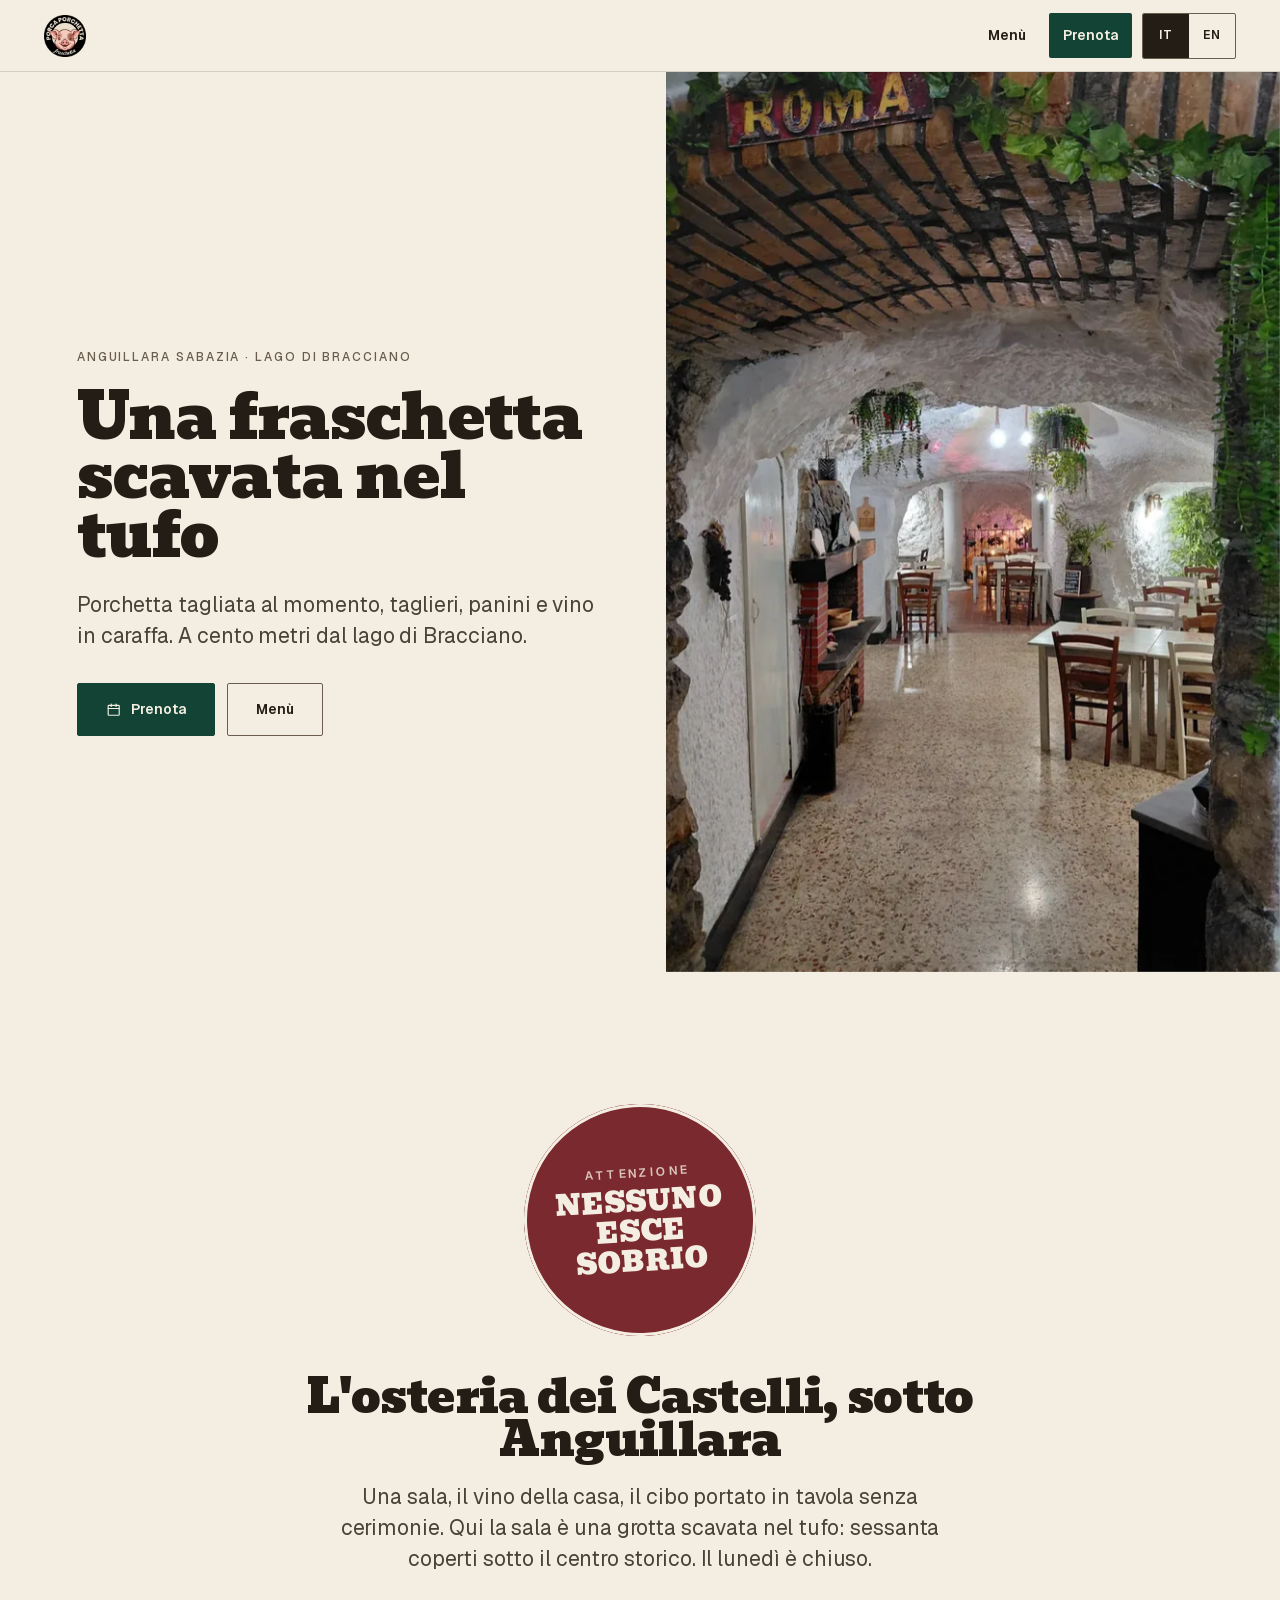
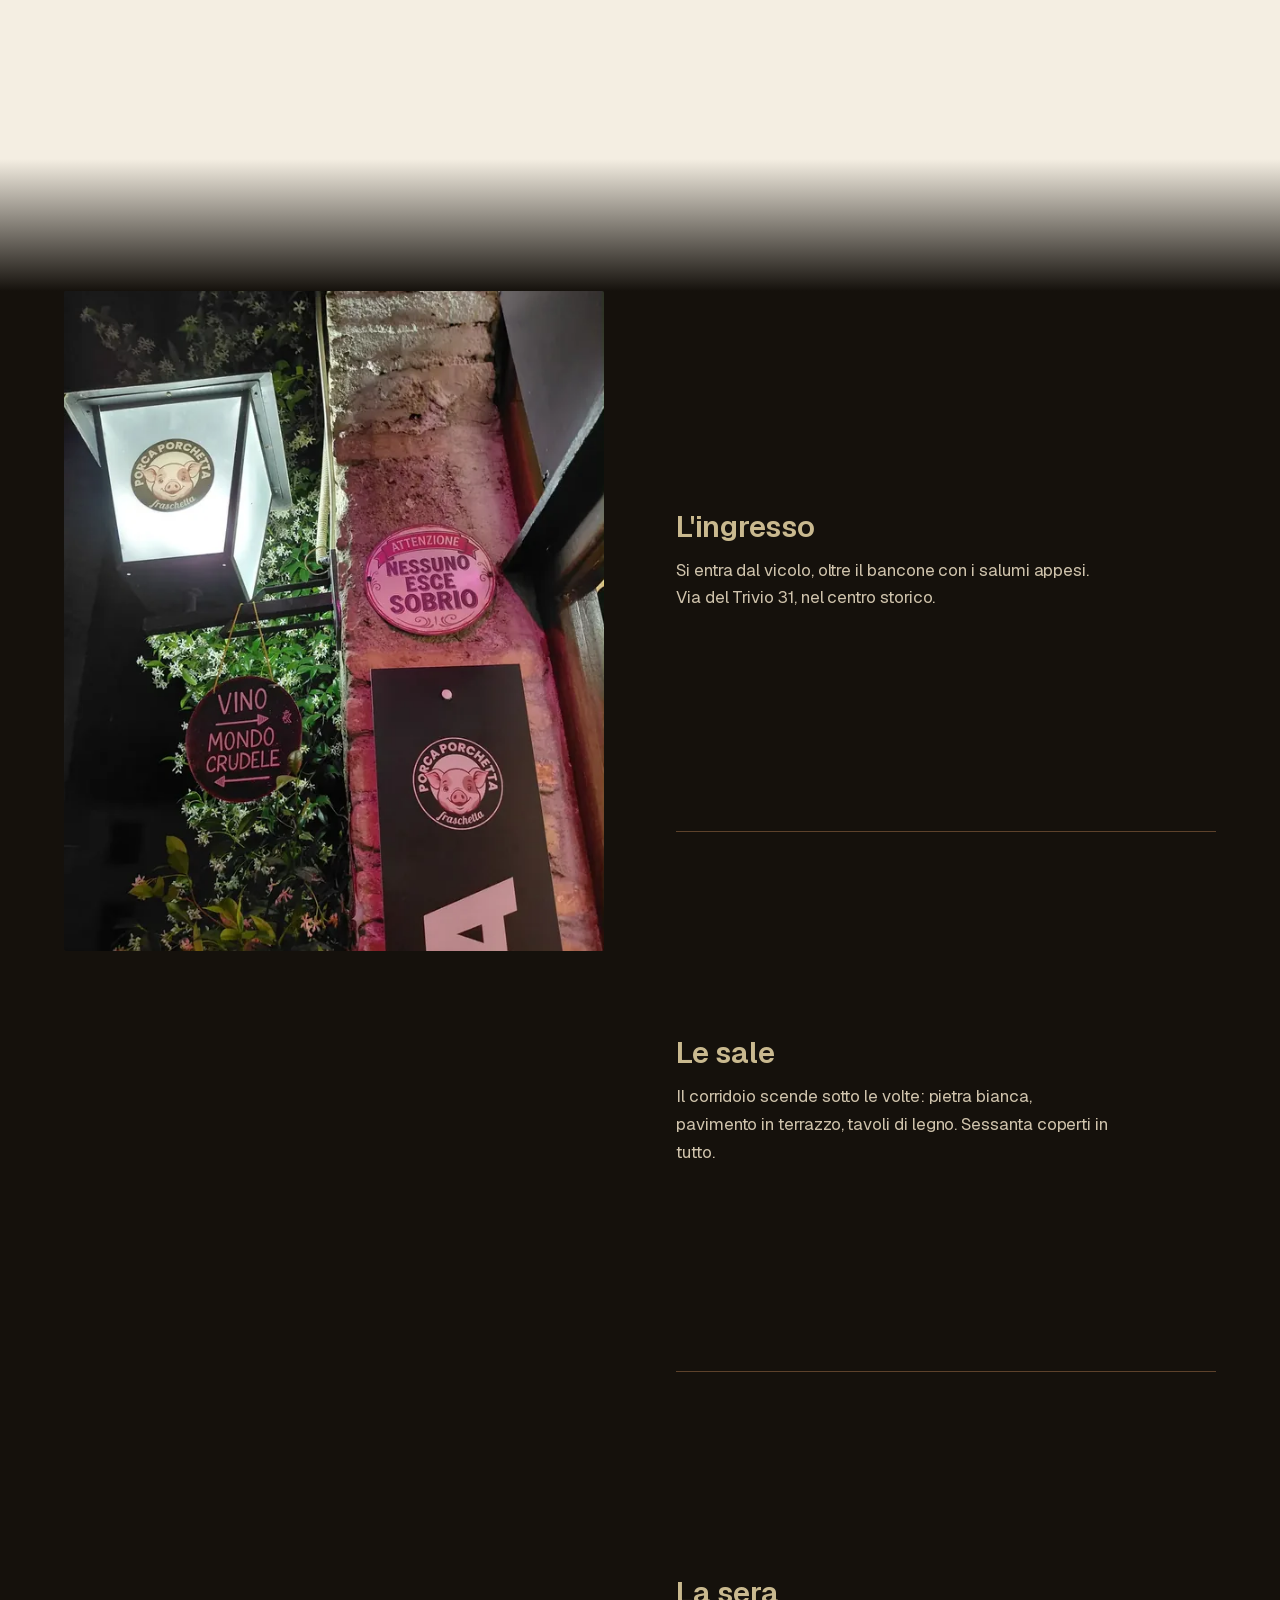
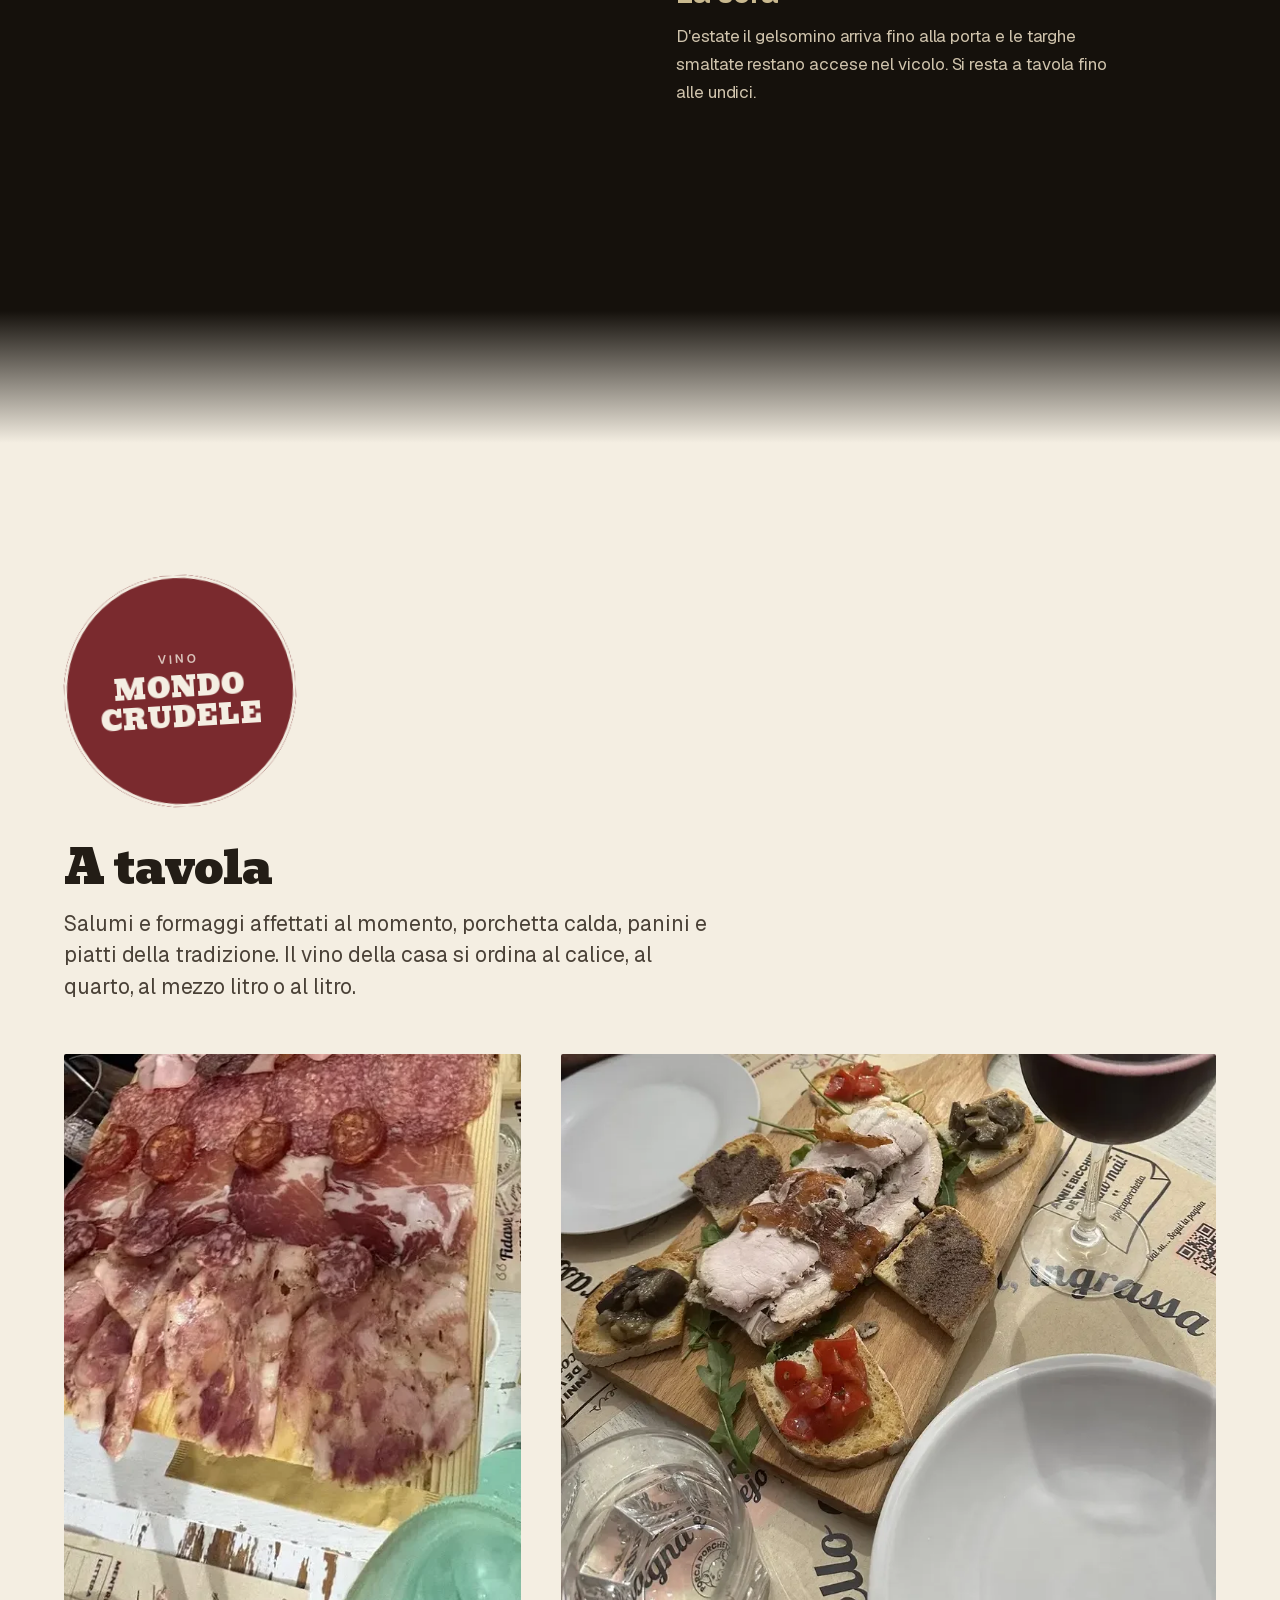
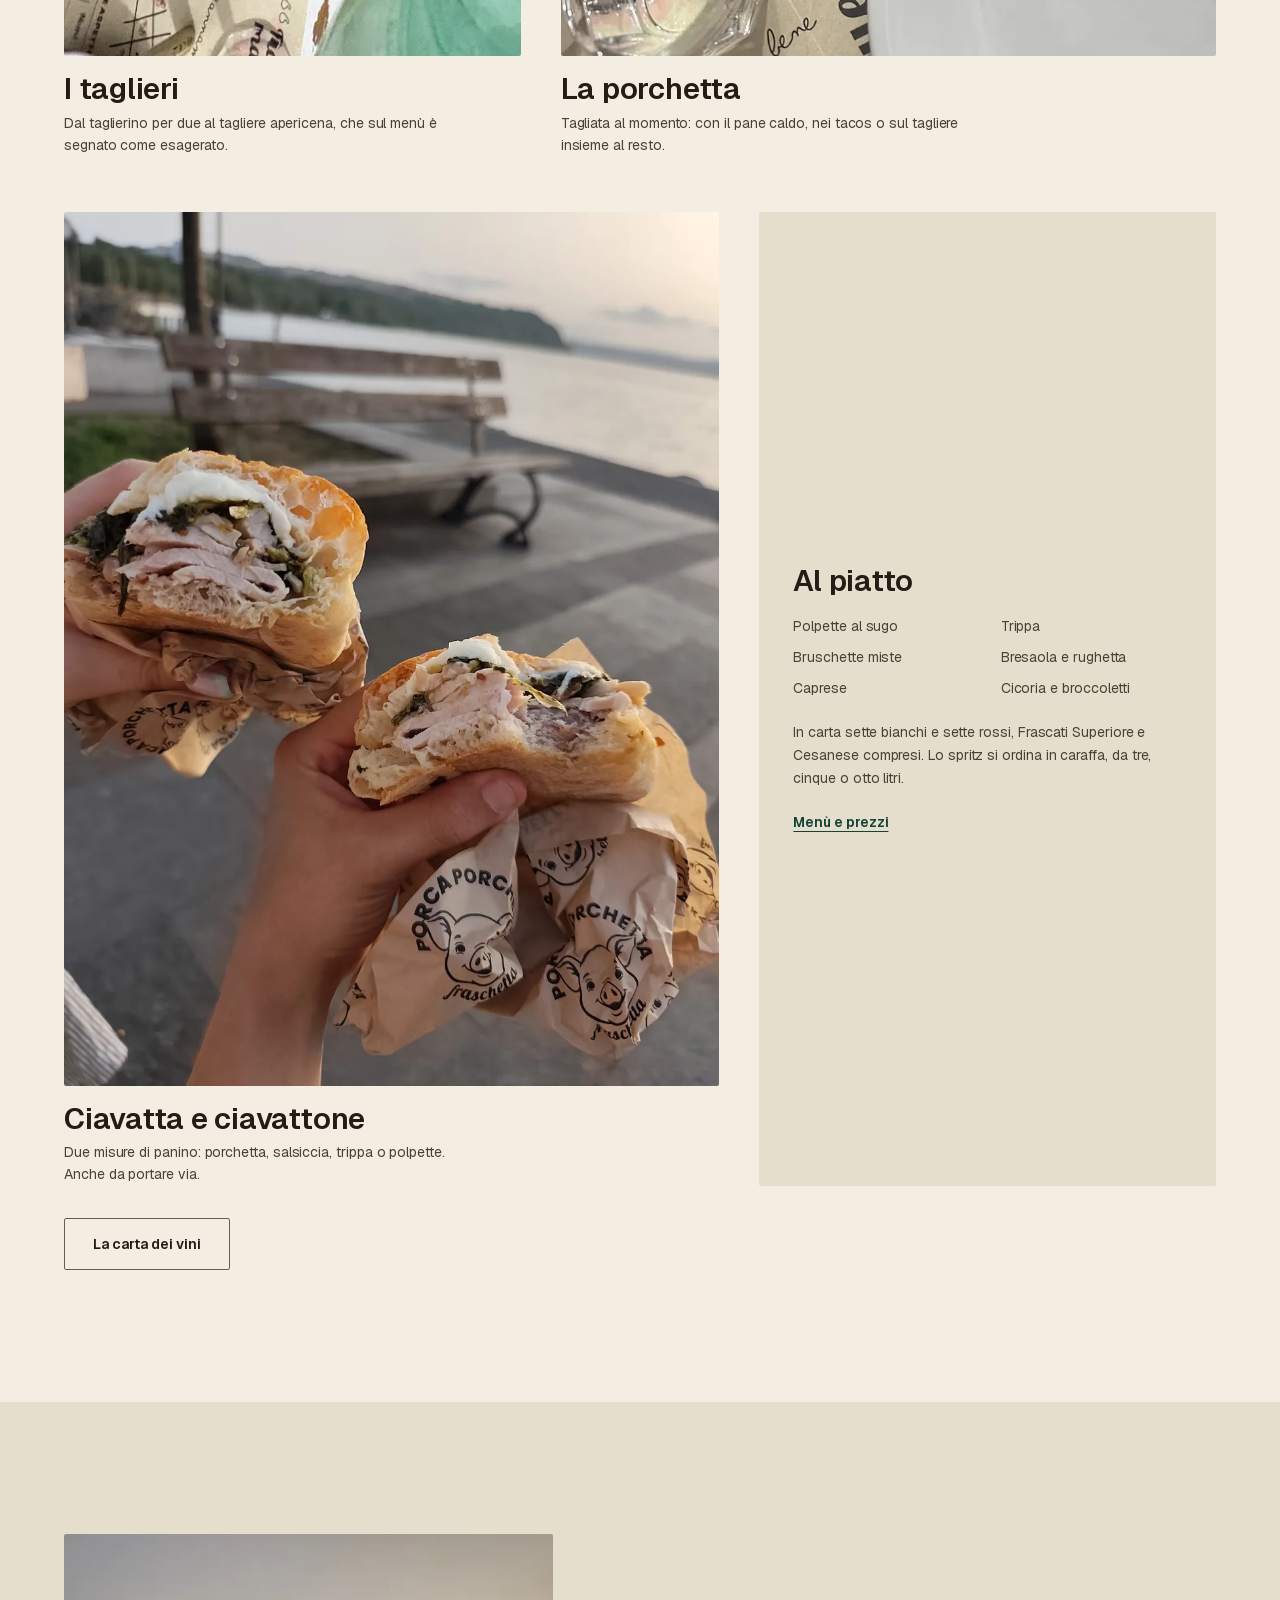
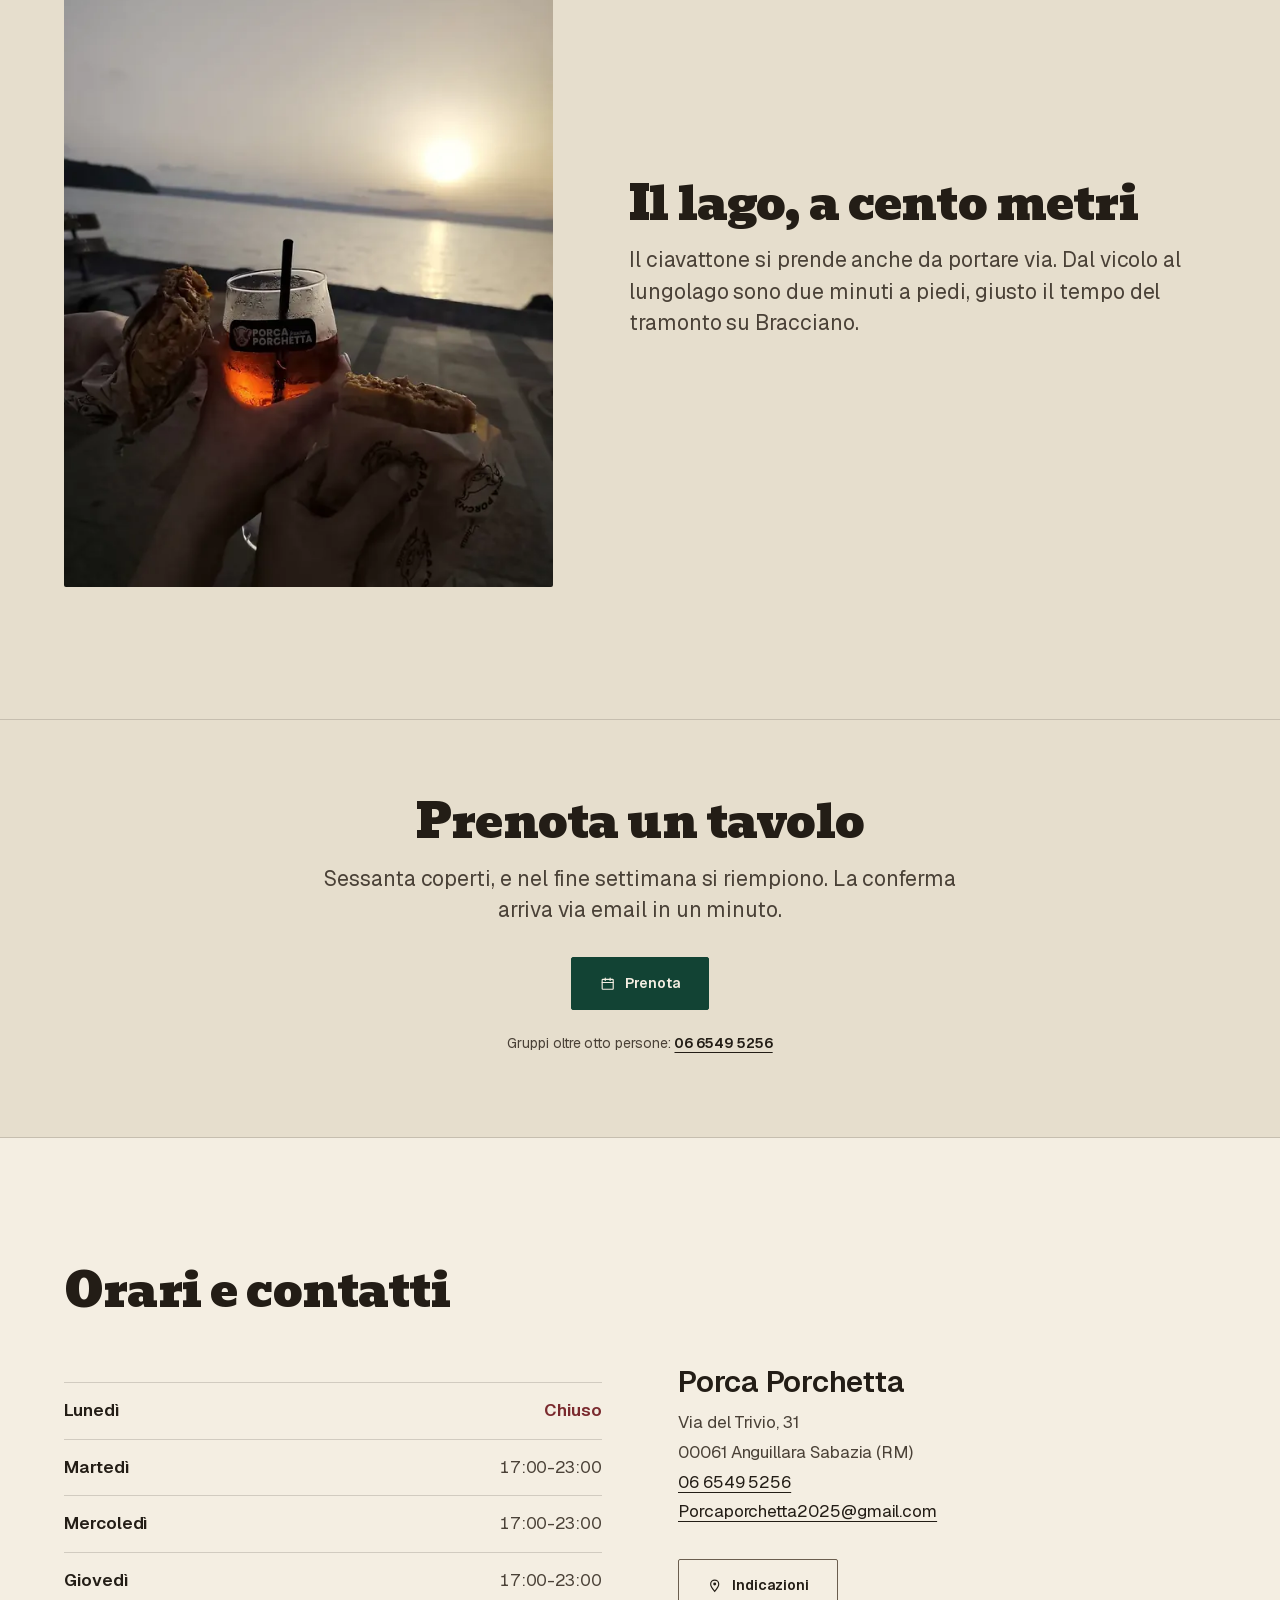
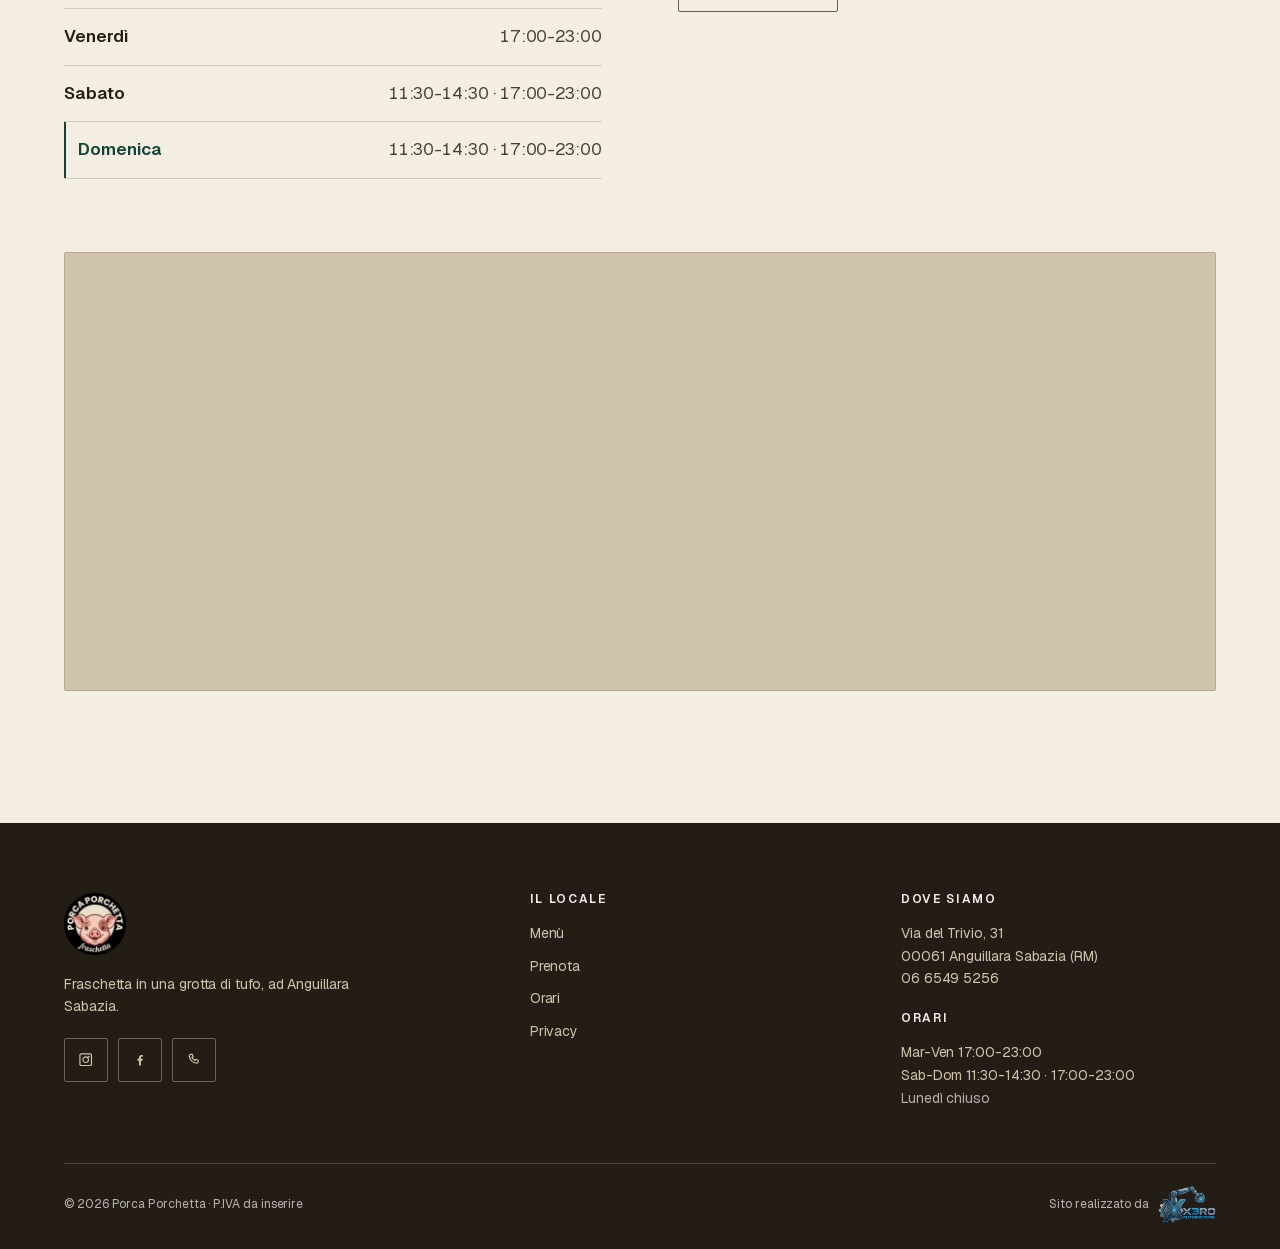
==== commit a1215e59: "Fix the booking engine end to end, and rework the visual layer The booking system was written but ne" ====
--- a/index.html
+++ b/index.html
@@ -1,27 +1,34 @@
 <!DOCTYPE html>
-<html lang="it">
+<html lang="it" data-i18n-page="index">
 <head>
 <meta charset="utf-8">
 <meta name="viewport" content="width=device-width, initial-scale=1">
+<!-- Spec build for a real named business that has not signed off yet. Stays out of
+     the index until the owner approves. -->
+<meta name="robots" content="noindex, nofollow">
 <title>Porca Porchetta, fraschetta ad Anguillara Sabazia</title>
 <meta name="description" content="Fraschetta in una grotta di tufo nel centro storico di Anguillara Sabazia, a cento metri dal lago di Bracciano. Porchetta, taglieri, panini e vino in caraffa. Sessanta coperti, prenotazione online.">
 <link rel="canonical" href="https://xerocool36.github.io/porca-porchetta/">
 
-<meta property="og:type" content="restaurant">
+<meta property="og:type" content="website">
 <meta property="og:locale" content="it_IT">
 <meta property="og:title" content="Porca Porchetta, fraschetta ad Anguillara Sabazia">
 <meta property="og:description" content="Porchetta, taglieri e vino in caraffa in una grotta di tufo, a cento metri dal lago di Bracciano.">
 <meta property="og:image" content="https://xerocool36.github.io/porca-porchetta/assets/img/sala-roma.webp">
 <meta property="og:url" content="https://xerocool36.github.io/porca-porchetta/">
 <meta name="twitter:card" content="summary_large_image">
-<meta name="theme-color" content="#F2F2F0">
+<meta name="theme-color" content="#F4EEE2">
 
 <link rel="icon" href="assets/img/favicon-32.png" sizes="32x32">
 <link rel="apple-touch-icon" href="assets/img/logo-180.png">
 <link rel="manifest" href="site.webmanifest">
 
 <link rel="preload" href="assets/fonts/geist-latin.woff2" as="font" type="font/woff2" crossorigin>
-<link rel="preload" as="image" href="assets/img/sala-roma.webp" fetchpriority="high">
+<!-- Bevan sets the h1, which is the LCP text, so it is preloaded alongside Geist -->
+<link rel="preload" href="assets/fonts/bevan-latin.woff2" as="font" type="font/woff2" crossorigin>
+<link rel="preload" as="image" href="assets/img/sala-roma-700.webp"
+      imagesrcset="assets/img/sala-roma-700.webp 700w, assets/img/sala-roma-1100.webp 1100w, assets/img/sala-roma.webp 1400w"
+      imagesizes="(min-width: 900px) 48vw, 100vw" fetchpriority="high">
 <link rel="stylesheet" href="css/style.css">
 
 <script type="application/ld+json">
@@ -105,10 +112,11 @@
   </symbol>
 </svg>
 
-<header class="hdr hdr--over" id="bar">
+<header class="hdr" id="bar">
   <div class="hdr__inner">
     <a href="#top" aria-label="Porca Porchetta">
-      <img class="hdr__logo" src="assets/img/logo.png" alt="Porca Porchetta, fraschetta" width="512" height="512">
+      <!-- the link carries the accessible name, so the mark is decorative -->
+      <img class="hdr__logo" src="assets/img/logo-128.webp" alt="" width="128" height="128" decoding="async">
     </a>
     <span class="hdr__spacer"></span>
     <a class="hdr__link" href="menu.html" data-i18n="nav.menu">Menù</a>
@@ -120,23 +128,24 @@
   </div>
 </header>
 
+<!-- <main> opens above the hero on purpose: the page's only <h1> and its
+     primary call to action used to sit outside every landmark, so the skip
+     link and landmark navigation both jumped straight past them. -->
+<main id="main">
+
 <!-- ============================ HERO ============================
-     One photograph, full bleed, rectangular. It is the argument: a brick
-     vault, whitewashed tufo and a painted ROMA sign. -->
-<section class="hero on-dark" id="top">
-  <div class="hero__frame">
-    <img src="assets/img/sala-roma.webp"
-         alt="La sala scavata nel tufo, con la volta in mattoni e l'insegna ROMA all'ingresso"
-         width="1400" height="1867" fetchpriority="high">
-  </div>
-  <div class="hero__scrim"></div>
-
-  <div class="wrap hero__inner">
+     Split, not overlaid. sala-roma.webp is a 1400x1867 portrait: behind
+     centred type it was cropped to a 19%-66% band on every desktop, which
+     deleted the painted ROMA sign its own alt text describes. Here the
+     picture keeps its own portrait column and the type keeps a real ground,
+     so no scrim and no text-shadow are needed to make it readable. -->
+<section class="hero" id="top">
+  <div class="hero__type">
     <p class="eyebrow" data-i18n="hero.kicker">Anguillara Sabazia · Lago di Bracciano</p>
 
     <h1 class="hero__h1">
-      <span class="ln" style="--i:0"><span data-i18n="hero.h1a">Una fraschetta</span></span>
-      <span class="ln" style="--i:1"><span data-i18n="hero.h1b">scavata nel tufo</span></span>
+      <span class="ln"><span data-i18n="hero.h1a">Una fraschetta</span></span>
+      <span class="ln"><span data-i18n="hero.h1b">scavata nel tufo</span></span>
     </h1>
 
     <p class="hero__lede" data-i18n="hero.lede">
@@ -149,42 +158,41 @@
         <svg class="ic" viewBox="0 0 24 24" aria-hidden="true"><use href="#i-cal"></use></svg>
         <span data-i18n="nav.book">Prenota</span>
       </a>
-      <a class="btn btn--ghost" href="menu.html" data-i18n="nav.menu">Menù</a>
-    </div>
-  </div>
-</section>
-
-<main id="main">
-
-<!-- ===================== 1. APERTURA + I NUMERI =====================
-     Layout family: centred editorial statement over a hairline stat rail. -->
+      <a class="btn btn--linea" href="menu.html" data-i18n="nav.menu">Menù</a>
+    </div>
+  </div>
+
+  <div class="hero__frame">
+    <img src="assets/img/sala-roma.webp"
+         srcset="assets/img/sala-roma-700.webp 700w,
+                 assets/img/sala-roma-1100.webp 1100w,
+                 assets/img/sala-roma.webp 1400w"
+         sizes="(min-width: 900px) 48vw, 100vw"
+         alt="La sala scavata nel tufo, con la volta in mattoni e l'insegna ROMA all'ingresso"
+         width="1400" height="1867" fetchpriority="high" decoding="async">
+  </div>
+</section>
+
+<!-- ========================== 1. APERTURA ==========================
+     Layout family: centred editorial statement under one of their own
+     enamel plates. -->
 <section class="band" id="posto">
   <div class="wrap wrap--narrow">
     <div class="head head--mid rev">
-      <hr class="rule">
+      <p class="targa" role="note">
+        <span class="u-sr" data-i18n="targa.sr">Targa smaltata appesa nel vicolo del locale:</span>
+        <span class="targa__ring" lang="it">
+          <span class="targa__t">Attenzione</span>
+          <span class="targa__b">Nessuno esce sobrio</span>
+        </span>
+      </p>
       <h2 class="head__title t-display" data-i18n="ap.title">L'osteria dei Castelli, sotto Anguillara</h2>
       <p class="head__sub" data-i18n="ap.sub">
         Una sala, il vino della casa, il cibo portato in tavola senza cerimonie.
-        Qui la sala è una grotta scavata nel tufo.
+        Qui la sala è una grotta scavata nel tufo: sessanta coperti sotto il
+        centro storico. Il lunedì è chiuso.
       </p>
     </div>
-  </div>
-
-  <div class="wrap">
-    <ul class="stats rev" id="stats">
-      <li class="stat">
-        <span class="stat__n" data-count="60">60</span>
-        <span class="stat__l" data-i18n="ap.s1">coperti nella grotta</span>
-      </li>
-      <li class="stat">
-        <span class="stat__n" data-count="100" data-suffix=" m">100 m</span>
-        <span class="stat__l" data-i18n="ap.s2">dal lago di Bracciano</span>
-      </li>
-      <li class="stat">
-        <span class="stat__n" data-count="6">6</span>
-        <span class="stat__l" data-i18n="ap.s3">giorni su sette, lunedì chiuso</span>
-      </li>
-    </ul>
   </div>
 </section>
 
@@ -198,18 +206,24 @@
     <div class="chapter__stage" id="stage">
       <div class="chapter__shot is-on" data-shot="0">
         <img src="assets/img/ingresso-bancone.webp"
+             srcset="assets/img/ingresso-bancone-600.webp 600w, assets/img/ingresso-bancone.webp 1200w"
+             sizes="(min-width: 900px) 600px, 100vw"
              alt="L'ingresso illuminato, con il bancone e i salumi appesi"
-             width="1200" height="1600" loading="lazy">
+             width="1200" height="1600" loading="lazy" decoding="async">
       </div>
       <div class="chapter__shot" data-shot="1">
         <img src="assets/img/cave-corridor.webp"
+             srcset="assets/img/cave-corridor-600.webp 600w, assets/img/cave-corridor.webp 900w"
+             sizes="(min-width: 900px) 600px, 100vw"
              alt="Il corridoio scavato nel tufo che porta alle sale in fondo"
-             width="900" height="1200" loading="lazy">
+             width="900" height="1200" loading="lazy" decoding="async">
       </div>
       <div class="chapter__shot" data-shot="2">
-        <img src="assets/img/vicolo-notte.webp"
-             alt="Il vicolo del centro storico di notte, con l'insegna accesa"
-             width="1200" height="1600" loading="lazy">
+        <img src="assets/img/insegne.webp"
+             srcset="assets/img/insegne-600.webp 600w, assets/img/insegne.webp 1000w"
+             sizes="(min-width: 900px) 600px, 100vw"
+             alt="Le targhe smaltate appese nel vicolo sotto il gelsomino: «Attenzione, nessuno esce sobrio» e «Vino, mondo crudele»"
+             width="1000" height="1333" loading="lazy" decoding="async">
       </div>
     </div>
 
@@ -231,8 +245,8 @@
       <article class="chapter__step" data-step="2">
         <h3 data-i18n="gr.t3">La sera</h3>
         <p data-i18n="gr.p3">
-          D'estate il gelsomino arriva fino alla porta. Si resta a tavola fino
-          alle undici.
+          D'estate il gelsomino arriva fino alla porta e le targhe smaltate
+          restano accese nel vicolo. Si resta a tavola fino alle undici.
         </p>
       </article>
     </div>
@@ -246,20 +260,27 @@
 <section class="band" id="tavola">
   <div class="wrap">
     <div class="head rev">
-      <hr class="rule">
+      <p class="targa" role="note">
+        <span class="u-sr" data-i18n="targa.sr">Targa smaltata appesa nel vicolo del locale:</span>
+        <span class="targa__ring" lang="it">
+          <span class="targa__t">Vino</span>
+          <span class="targa__b">Mondo crudele</span>
+        </span>
+      </p>
       <h2 class="head__title t-display" data-i18n="tv.title">A tavola</h2>
       <p class="head__sub" data-i18n="tv.sub">
         Salumi e formaggi affettati al momento, porchetta calda, panini e
-        piatti della tradizione.
+        piatti della tradizione. Il vino della casa si ordina al calice, al
+        quarto, al mezzo litro o al litro.
       </p>
     </div>
 
     <div class="mosaic">
-      <div class="mosaic__cell mosaic__cell--a rev">
+      <div class="mosaic__cell mosaic__cell--a">
         <div class="ph">
-          <img src="assets/img/tagliere-lungo.webp"
-               alt="Tagliere lungo di salumi, formaggi e bruschette"
-               width="900" height="1200" loading="lazy">
+          <img src="assets/img/tagliere-board.webp"
+               alt="Tagliere di salumi affettati, appoggiato sulla tovaglietta di carta del locale"
+               width="470" height="620" loading="lazy" decoding="async">
         </div>
         <p class="ph__cap">
           <b data-i18n="tv.c1t">I taglieri</b>
@@ -267,11 +288,13 @@
         </p>
       </div>
 
-      <div class="mosaic__cell mosaic__cell--b rev">
+      <div class="mosaic__cell mosaic__cell--b">
         <div class="ph">
           <img src="assets/img/porchetta-board.webp"
-               alt="Porchetta arrotolata, tagliata a fette su un tagliere"
-               width="900" height="1200" loading="lazy">
+               srcset="assets/img/porchetta-board-560.webp 560w, assets/img/porchetta-board.webp 900w"
+               sizes="(min-width: 900px) 46vw, 100vw"
+               alt="Porchetta tagliata a fette su un tagliere, con bruschette e un bicchiere di vino rosso"
+               width="900" height="820" loading="lazy" decoding="async">
         </div>
         <p class="ph__cap">
           <b data-i18n="tv.c2t">La porchetta</b>
@@ -279,11 +302,13 @@
         </p>
       </div>
 
-      <div class="mosaic__cell mosaic__cell--c rev">
+      <div class="mosaic__cell mosaic__cell--c">
         <div class="ph">
           <img src="assets/img/ciavattoni.webp"
+               srcset="assets/img/ciavattoni-560.webp 560w, assets/img/ciavattoni.webp 1000w"
+               sizes="(min-width: 900px) 54vw, 100vw"
                alt="Due ciavattoni imbottiti nella carta di Porca Porchetta"
-               width="1000" height="1333" loading="lazy">
+               width="1000" height="1333" loading="lazy" decoding="async">
         </div>
         <p class="ph__cap">
           <b data-i18n="tv.c3t">Ciavatta e ciavattone</b>
@@ -291,7 +316,7 @@
         </p>
       </div>
 
-      <div class="mosaic__cell mosaic__cell--d rev">
+      <div class="mosaic__cell mosaic__cell--d">
         <div class="plate">
           <h3 data-i18n="tv.c4t">Al piatto</h3>
           <ul class="plate__list">
@@ -302,73 +327,34 @@
             <li data-i18n="tv.p5">Caprese</li>
             <li data-i18n="tv.p6">Cicoria e broccoletti</li>
           </ul>
+          <p class="plate__note" data-i18n="tv.wine">
+            In carta sette bianchi e sette rossi, Frascati Superiore e Cesanese
+            compresi. Lo spritz si ordina in caraffa, da tre, cinque o otto litri.
+          </p>
           <a class="linkish" href="menu.html" data-i18n="cta.menuPrices">Menù e prezzi</a>
         </div>
       </div>
     </div>
-  </div>
-</section>
-
-<!-- ========================= 4. IN CARAFFA =========================
-     Layout family: three grouped lists on hairlines. No prices here by
-     design: the prices live on the menu page. -->
-<section class="band band--panel" id="bere">
+
+    <div class="cta-row">
+      <a class="btn btn--linea" href="menu.html#m-vini" data-i18n="cta.wine">La carta dei vini</a>
+    </div>
+  </div>
+</section>
+
+<!-- =========================== 4. IL LAGO ===========================
+     Layout family: image and text split. The only one on the page. -->
+<section class="band band--panel" id="lago">
   <div class="wrap">
-    <div class="head rev">
-      <hr class="rule">
-      <h2 class="head__title t-display" data-i18n="bv.title">In caraffa</h2>
-      <p class="head__sub" data-i18n="bv.sub">
-        Il vino della casa si ordina al calice, al quarto, al mezzo litro o al
-        litro.
-      </p>
-    </div>
-
-    <div class="groups rev">
-      <div class="group">
-        <h3 data-i18n="bv.g1">Vino della casa</h3>
-        <ul>
-          <li data-i18n="bv.g1a">Calice</li>
-          <li data-i18n="bv.g1b">Quarto di litro</li>
-          <li data-i18n="bv.g1c">Mezzo litro</li>
-          <li data-i18n="bv.g1d">Litro</li>
-        </ul>
-      </div>
-      <div class="group">
-        <h3 data-i18n="bv.g2">In carta</h3>
-        <ul>
-          <li>Frascati Superiore</li>
-          <li>Cesanese</li>
-          <li data-i18n="bv.g2c">Sette bianchi e sette rossi</li>
-        </ul>
-      </div>
-      <div class="group">
-        <h3 data-i18n="bv.g3">Caraffe e spina</h3>
-        <ul>
-          <li data-i18n="bv.g3a">Spritz da 3, 5 e 8 litri</li>
-          <li data-i18n="bv.g3b">Birra chiara alla spina</li>
-          <li data-i18n="bv.g3c">Amari, grappa, genziana</li>
-        </ul>
-      </div>
-    </div>
-
-    <div class="cta-row rev">
-      <a class="btn btn--linea" href="menu.html#m-vini" data-i18n="cta.wine">La carta dei vini</a>
-    </div>
-  </div>
-</section>
-
-<!-- =========================== 5. IL LAGO ===========================
-     Layout family: image and text split. The only one on the page. -->
-<section class="band" id="lago">
-  <div class="wrap">
-    <div class="split rev">
+    <div class="split">
       <div class="ph">
         <img src="assets/img/lago-tramonto.webp"
+             srcset="assets/img/lago-tramonto-600.webp 600w, assets/img/lago-tramonto.webp 1200w"
+             sizes="(min-width: 900px) 45vw, 100vw"
              alt="Tramonto sul lago di Bracciano"
-             width="1200" height="1600" loading="lazy">
-      </div>
-      <div class="split__text">
-        <hr class="rule">
+             width="1200" height="1600" loading="lazy" decoding="async">
+      </div>
+      <div class="split__text rev">
         <h2 class="head__title t-display" data-i18n="lg.title">Il lago, a cento metri</h2>
         <p class="t-lede" data-i18n="lg.p1">
           Il ciavattone si prende anche da portare via. Dal vicolo al lungolago
@@ -379,12 +365,11 @@
   </div>
 </section>
 
-<!-- ========================== 6. PRENOTA ==========================
-     Layout family: centred conversion band on a raised white plane. -->
+<!-- ========================== 5. PRENOTA ==========================
+     Layout family: centred conversion band on a raised plane. -->
 <section class="band band--tight strip" id="prenota">
   <div class="wrap wrap--narrow">
-    <div class="head head--mid rev" style="margin-bottom:0;">
-      <hr class="rule">
+    <div class="head head--mid head--flush rev">
       <h2 class="head__title t-display" data-i18n="pr.title">Prenota un tavolo</h2>
       <p class="head__sub" data-i18n="pr.sub">
         Sessanta coperti, e nel fine settimana si riempiono. La conferma arriva
@@ -403,16 +388,15 @@
   </div>
 </section>
 
-<!-- ====================== 7. ORARI E CONTATTI ======================
+<!-- ====================== 6. ORARI E CONTATTI ======================
      Layout family: two column data block. -->
 <section class="band" id="dove">
   <div class="wrap">
     <div class="head rev">
-      <hr class="rule">
       <h2 class="head__title t-display" data-i18n="in.title">Orari e contatti</h2>
     </div>
 
-    <div class="info rev">
+    <div class="info">
       <dl class="orari" id="hours">
         <div class="orari__row is-closed" data-day="1"><dt data-i18n="d.mon">Lunedì</dt><dd data-i18n="in.closed">Chiuso</dd></div>
         <div class="orari__row" data-day="2"><dt data-i18n="d.tue">Martedì</dt><dd>17:00-23:00</dd></div>
@@ -449,7 +433,7 @@
          NOTE: netlify.toml has default-src 'self' and no frame-src, so if this
          site ever moves off GitHub Pages that header needs
          "frame-src https://www.google.com;" or the map will be blocked. -->
-    <div class="map rev">
+    <div class="map">
       <iframe
         title="Mappa: Porca Porchetta, Via del Trivio 31, Anguillara Sabazia"
         src="https://www.google.com/maps?q=Porca+Porchetta,+Via+del+Trivio+31,+00061+Anguillara+Sabazia+RM&amp;z=17&amp;hl=it&amp;output=embed"
@@ -469,7 +453,7 @@
     <div class="ftr__grid">
 
       <div>
-        <img class="ftr__logo" src="assets/img/logo.png" alt="Porca Porchetta" width="512" height="512" loading="lazy">
+        <img class="ftr__logo" src="assets/img/logo-128.webp" alt="" width="128" height="128" loading="lazy" decoding="async">
         <p class="ftr__tag" data-i18n="ft.tag">
           Fraschetta in una grotta di tufo, ad Anguillara Sabazia.
         </p>
@@ -509,7 +493,7 @@
           00061 Anguillara Sabazia (RM)<br>
           <a href="tel:+390665495256">06 6549 5256</a>
         </p>
-        <h3 style="margin-top:22px;" data-i18n="ft.hours">Orari</h3>
+        <h3 data-i18n="ft.hours">Orari</h3>
         <p>
           <span data-i18n="ft.h1">Mar-Ven 17:00-23:00</span><br>
           <span data-i18n="ft.h2">Sab-Dom 11:30-14:30 · 17:00-23:00</span><br>
@@ -522,7 +506,7 @@
       <p class="ftr__note">© <span id="yr">2026</span> Porca Porchetta · <span data-i18n="ft.vat">P.IVA da inserire</span></p>
       <a class="credit" href="https://x3roautomations.it" target="_blank" rel="noopener">
         <span data-i18n="ft.credit">Sito realizzato da</span>
-        <img class="credit__logo" src="assets/img/x3ro-logo.webp" alt="x3ro Automations" width="420" height="265" loading="lazy">
+        <img class="credit__logo" src="assets/img/x3ro-logo.webp" alt="x3ro Automations" width="420" height="265" loading="lazy" decoding="async">
       </a>
     </div>
   </div>
@@ -544,6 +528,9 @@
   </a>
 </nav>
 
+<!-- deferred so the stored language is applied before first paint work rather
+     than after it: an EN visitor used to watch the page render in Italian and
+     then flip -->
 <script src="js/i18n.js"></script>
 <script src="js/main.js"></script>
 </body>
--- a/css/style.css
+++ b/css/style.css
@@ -1,25 +1,28 @@
 /* ==========================================================================
    Porca Porchetta, fraschetta ad Anguillara Sabazia
-   Direction: "Travertino".
-
-   Cool stone rather than plaster and wood. The venue is a tufo cave under the
-   old town, so the page is built to get out of the way of the photographs of
-   it: neutral stone greys, one red accent, a 2px corner everywhere, and a lot
-   of white space. Editorial, wide measure, no decorative shape making.
+   Direction: "La grotta".
+
+   The romanità is pulled out of their own walls rather than invented: Bevan,
+   a heavy Clarendon slab, is the letterform of the painted insegne and the
+   enamel plates hanging in their alley; the neutral ramp is sampled off the
+   tufo, the travertino and the terrazzo in their own photographs; the accent
+   is the bottle green of their board and the oxblood of the round targhe.
 
    Rules held throughout
-   - photography is rectangular and full bleed, never masked into a shape
-   - one accent (rosso) on the whole page: CTAs, prices, rules, nothing else
-   - one corner radius: 2px, no exceptions
+   - photography is rectangular and full bleed, or round when it is quoting a
+     targa; it is never masked into an arbitrary shape
+   - Bevan is display only and never runs below --fs-500, where it turns to mud
+   - oxblood is a data colour: prices, and the word "chiuso". Nothing else
+   - one corner radius, 2px, no exceptions
    - motion is entrance, scroll driven reveal and hover only; the scrollbar is
      never hijacked and nothing loops forever
    - no build step, no dependencies, no third party requests
    ========================================================================== */
 
 /* --------------------------------------------------------------------------
-   1. Font. Geist, self hosted, latin + latin-ext subsets, variable weight.
-   One family for the whole site: display is the same face at large scale and
-   tight tracking. No serif anywhere.
+   1. Fonts, self hosted, latin + latin-ext subsets.
+   Geist carries body, UI, labels and prices across its whole axis.
+   Bevan carries display only: one weight, no italic, no small caps.
    -------------------------------------------------------------------------- */
 @font-face {
   font-family: 'Geist';
@@ -42,34 +45,102 @@
                  U+2020, U+20A0-20AB, U+20AD-20C0, U+2113, U+2C60-2C7F, U+A720-A7FF;
 }
 
+@font-face {
+  font-family: 'Bevan';
+  src: url('../assets/fonts/bevan-latin.woff2') format('woff2');
+  font-weight: 400;
+  font-style: normal;
+  font-display: swap;
+  unicode-range: U+0000-00FF, U+0131, U+0152-0153, U+02BB-02BC, U+02C6, U+02DA,
+                 U+02DC, U+0304, U+0308, U+0329, U+2000-206F, U+20AC, U+2122,
+                 U+2191, U+2193, U+2212, U+2215, U+FEFF, U+FFFD;
+}
+@font-face {
+  font-family: 'Bevan';
+  src: url('../assets/fonts/bevan-latin-ext.woff2') format('woff2');
+  font-weight: 400;
+  font-style: normal;
+  font-display: swap;
+  unicode-range: U+0100-02BA, U+02BD-02C5, U+02C7-02CC, U+02CE-02D7, U+02DD-02FF,
+                 U+0304, U+0308, U+0329, U+1D00-1DBF, U+1E00-1E9F, U+1EF2-1EFF,
+                 U+2020, U+20A0-20AB, U+20AD-20C0, U+2113, U+2C60-2C7F, U+A720-A7FF;
+}
+
 /* --------------------------------------------------------------------------
    2. Tokens
    -------------------------------------------------------------------------- */
 :root {
   color-scheme: light;
 
-  /* stone: cool to neutral, never warm */
-  --stone-900: #2E2C29;
-  --stone-700: #4A4742;
-  --stone-500: #6E6A63;
-  --stone-300: #A8A49C;
-  --stone-150: #E4E4E1;
-  --stone-050: #F2F2F0;
-  --white:     #FFFFFF;
-
-  /* the single accent */
-  --rosso:     #C0392B;
-  --rosso-700: #A2301F;
-
-  --ink:     var(--stone-900);
-  --ink-2:   var(--stone-700);
-  --ink-3:   var(--stone-500);
+  --ff-display: 'Bevan', Georgia, 'Times New Roman', serif;
+  --ff-body:    'Geist', system-ui, -apple-system, 'Segoe UI', sans-serif;
+
+  /* Type. Seven steps, a ratio, and nothing hand picked outside them.
+     html stays at the browser default, so 1rem is 16px and every value below
+     means what it says. */
+  --fs-100: 0.75rem;                                       /* 12  labels        */
+  --fs-200: 0.875rem;                                      /* 14  captions      */
+  --fs-300: 1.0625rem;                                     /* 17  body          */
+  --fs-400: clamp(1.1875rem, 1.13rem + 0.24vw, 1.375rem);  /* 19>22 lede        */
+  --fs-500: clamp(1.375rem, 1.16rem + 0.86vw, 2rem);       /* 22>32 h3          */
+  --fs-600: clamp(1.75rem, 1.24rem + 2.06vw, 3.25rem);     /* 28>52 h2          */
+  /* The h1 sets in a half-page column, not across the page, and Bevan runs
+     about 40% wider than a grotesque at the same size: "scavata nel tufo"
+     measures 637px at 96px, against 605px of column. 96px wrapped the line to
+     four rows and pushed the primary CTA below the fold on a 1440x900 laptop.
+     64px is the largest size that keeps it to two rows. */
+  --fs-700: clamp(2.5rem, 1.2rem + 3.4vw, 4rem);           /* 40>64 h1          */
+
+  --lh-display: 0.94;
+  --lh-title:   1.12;
+  --lh-lede:    1.48;
+  --lh-body:    1.62;
+
+  --tr-display: -0.018em;
+  --tr-title:   -0.008em;
+  --tr-body:    -0.004em;
+  --tr-caps:     0.16em;
+
+  --m-display: 15ch;
+  --m-lede:    46ch;
+  --m-body:    64ch;
+  --m-caption: 40ch;
+
+  /* tufo, travertino, terrazzo: whitewashed walls and floor. Hue held
+     70deg-86deg the whole way down, chroma peaking in the mid tones, which is
+     what a real stone ramp does and what every photograph on this site is. */
+  --tufo-050: #F4EEE2;   /* page ground        */
+  --tufo-100: #E6DECD;   /* alternate band     */
+  --tufo-200: #CFC3AC;   /* image placeholder  */
+  --tufo-300: #A6977E;   /* muted on dark      */
+  --tufo-500: #6A5D4E;   /* muted on light     */
+  --tufo-700: #4A4137;   /* secondary text     */
+
+  /* the cave */
+  --cave-900: #231D16;   /* ink, dark panels   */
+  --cave-950: #15110C;   /* the grotta chapter */
+
+  /* accent: their own board */
+  --insegna:     #124334; /* CTAs, links, focus on light  */
+  --insegna-lit: #2EA07F; /* dark grounds only            */
+
+  /* data colour: the enamel plates. Prices, and the word chiuso. */
+  --oxblood: #7A2A2E;
+
+  /* material tints. Decoration, and type only on --cave-950. */
+  --cotto: #9A6B45;      /* the brick vault    */
+  --gold:  #C9B98F;      /* the lit doorway    */
+
+  --ink:   var(--cave-900);
+  --ink-2: var(--tufo-700);
+  --ink-3: var(--tufo-500);
+
+  --focus: var(--insegna);
 
   /* hairlines */
-  --line:    rgba(46, 44, 41, .14);
-  --line-2:  rgba(46, 44, 41, .28);
-  --line-d:  rgba(255, 255, 255, .18);
-  --line-d2: rgba(255, 255, 255, .34);
+  --line:   rgba(35, 29, 22, .16);
+  --line-2: rgba(35, 29, 22, .30);
+  --line-d: rgba(244, 238, 226, .20);
 
   /* form: one corner, everywhere */
   --r: 2px;
@@ -78,17 +149,17 @@
   --gut:  20px;
   --band: 84px;
   --maxw: 1240px;
-  --bar-h: 64px;    /* measured at runtime by js/main.js */
-  --rail-h: 0px;    /* menu page category rail, same */
+  --bar-h:  64px;   /* measured at runtime by js/main.js */
+  --rail-h:  0px;   /* menu page category rail, same */
+  --dock-h: 76px;   /* thumb zone dock, same */
 
   /* motion */
-  --ease: cubic-bezier(.16, 1, .3, 1);
+  --ease:      cubic-bezier(.16, 1, .3, 1);
+  --ease-out:  cubic-bezier(.32, .72, 0, 1);
+  --ease-swing:cubic-bezier(.34, 1.3, .64, 1);
   --t-fast: .28s;
   --t-mid:  .5s;
   --t-slow: .8s;
-
-  /* elevation is almost never used: stone does not float */
-  --lift: 0 1px 2px rgba(46, 44, 41, .05), 0 18px 40px -28px rgba(46, 44, 41, .35);
 }
 
 @media (min-width: 900px) {
@@ -110,13 +181,13 @@
 
 body {
   margin: 0;
-  background: var(--stone-050);
+  background: var(--tufo-050);
   color: var(--ink);
-  font-family: 'Geist', system-ui, -apple-system, 'Segoe UI', sans-serif;
-  font-size: 17px;
+  font-family: var(--ff-body);
+  font-size: var(--fs-300);
   font-weight: 400;
-  line-height: 1.65;
-  letter-spacing: -0.004em;
+  line-height: var(--lh-body);
+  letter-spacing: var(--tr-body);
   -webkit-font-smoothing: antialiased;
   text-rendering: optimizeLegibility;
   /* clip, not hidden: hidden on body turns the page into a scroll container
@@ -127,7 +198,7 @@
 img, svg, video { display: block; max-width: 100%; }
 img { height: auto; }
 
-h1, h2, h3, h4 { margin: 0; font-weight: 500; letter-spacing: -0.02em; }
+h1, h2, h3, h4 { margin: 0; font-weight: 600; line-height: var(--lh-title); letter-spacing: var(--tr-title); }
 p { margin: 0 0 1em; }
 p:last-child { margin-bottom: 0; }
 ul, ol { margin: 0; padding: 0; list-style: none; }
@@ -135,13 +206,16 @@
 button, input, select, textarea { font: inherit; color: inherit; }
 [hidden] { display: none !important; }
 
-::selection { background: var(--rosso); color: var(--white); }
-
+::selection { background: var(--insegna); color: var(--tufo-050); }
+
+/* One ring, two grounds. #124334 is 9.68:1 on the page ground; #2EA07F is
+   5.12:1 on the cave. Both clear SC 1.4.11 with room to spare. */
 :focus-visible {
-  outline: 2px solid var(--rosso);
+  outline: 2px solid var(--focus);
   outline-offset: 3px;
   border-radius: var(--r);
 }
+.on-dark, .ftr, .chapter, .offer, .riepilogo { --focus: var(--insegna-lit); }
 
 .u-skip {
   position: absolute;
@@ -149,8 +223,8 @@
   top: 0;
   z-index: 100;
   padding: 12px 18px;
-  background: var(--rosso);
-  color: var(--white);
+  background: var(--insegna);
+  color: var(--tufo-050);
   font-weight: 600;
   text-decoration: none;
   border-radius: var(--r);
@@ -176,28 +250,27 @@
    4. Type
    -------------------------------------------------------------------------- */
 .t-display {
-  font-weight: 500;
-  letter-spacing: -0.02em;
-  line-height: 1.02;
-}
-
-/* the one small uppercase label on the site: the hero locale line */
+  font-family: var(--ff-display);
+  font-weight: 400;
+  letter-spacing: var(--tr-display);
+  line-height: var(--lh-display);
+}
+
 .eyebrow {
   margin: 0 0 20px;
-  font-size: .75rem;
+  font-size: var(--fs-100);
   font-weight: 500;
-  letter-spacing: .16em;
+  letter-spacing: var(--tr-caps);
   text-transform: uppercase;
-  color: var(--stone-500);
+  color: var(--ink-3);
 }
 
 .t-lede {
-  font-size: 1.08rem;
-  line-height: 1.68;
+  font-size: var(--fs-400);
+  line-height: var(--lh-lede);
   color: var(--ink-2);
-  max-width: 60ch;
-}
-@media (min-width: 900px) { .t-lede { font-size: 1.15rem; } }
+  max-width: var(--m-lede);
+}
 
 /* --------------------------------------------------------------------------
    5. Layout
@@ -216,43 +289,80 @@
   scroll-margin-top: calc(var(--bar-h) + 8px);
 }
 .band--tight { padding-block: calc(var(--band) * .62); }
-.band--panel { background: var(--stone-150); }
-.band--white { background: var(--white); }
-.band--dark  { background: var(--stone-900); color: var(--white); }
-.band--dark .t-lede { color: var(--stone-300); }
+.band--panel { background: var(--tufo-100); }
 
 /* section head, always stacked: headline on top, body under it */
 .head { max-width: 46rem; margin-bottom: 52px; }
 .head--mid { margin-inline: auto; text-align: center; }
+.head--flush { margin-bottom: 0; }
 .head__title {
-  font-size: clamp(2rem, 4.8vw, 3.1rem);
-  line-height: 1.05;
+  font-size: var(--fs-600);
   margin-bottom: 18px;
-}
+  /* --m-display is the hero's measure; a section head is already held by
+     .head's 46rem and clamping it again wrapped every h2 to three lines */
+}
+.head--mid .head__title { margin-inline: auto; }
 .head__sub {
-  font-size: 1.06rem;
-  line-height: 1.7;
+  font-size: var(--fs-400);
+  line-height: var(--lh-lede);
   color: var(--ink-2);
-  max-width: 56ch;
+  max-width: var(--m-lede);
 }
 .head--mid .head__sub { margin-inline: auto; }
-.band--dark .head__sub { color: var(--stone-300); }
-
-/* the accent rule that marks the start of a chapter */
-.rule {
-  height: 2px;
-  width: 56px;
-  background: var(--rosso);
-  border: 0;
-  margin: 0 0 26px;
-  transform-origin: left center;
-}
-.head--mid .rule { margin-inline: auto; transform-origin: center; }
+
+/* --------------------------------------------------------------------------
+   5b. La targa.
+   Their own hand made enamel plates, hung on a chain in the alley under the
+   jasmine (assets/img/insegne.webp). It is the one piece of graphic language
+   the venue already owns, so it is the page's structural device instead of a
+   generic coloured dash. Used only where the venue is talking, never as
+   decoration on an informational heading.
+   -------------------------------------------------------------------------- */
+.targa { display: flex; justify-content: center; margin: 0 0 40px; }
+.head:not(.head--mid) .targa { justify-content: flex-start; }
+
+.targa__ring {
+  display: grid;
+  place-content: center;
+  gap: 4px;
+  width: clamp(176px, 21vw, 232px);
+  aspect-ratio: 1;
+  padding: 18px;
+  border-radius: 50%;
+  background: var(--oxblood);
+  box-shadow: inset 0 0 0 3px var(--tufo-050), inset 0 0 0 5px var(--oxblood);
+  color: var(--tufo-050);
+  text-align: center;
+  transform: rotate(-3.5deg);
+  transition: transform .42s var(--ease-swing);
+}
+.band--panel .targa__ring,
+.mband--alt .targa__ring {
+  box-shadow: inset 0 0 0 3px var(--tufo-100), inset 0 0 0 5px var(--oxblood);
+}
+.targa:hover .targa__ring,
+.targa:focus-within .targa__ring { transform: rotate(1.5deg); }
+
+.targa__t {
+  font-size: var(--fs-100);
+  font-weight: 600;
+  letter-spacing: .2em;
+  text-transform: uppercase;
+  opacity: .78;
+}
+.targa__b {
+  font-family: var(--ff-display);
+  font-weight: 400;
+  /* the Bevan floor is --fs-500; the ring is sized around it, not the other
+     way round, or the slab silts up */
+  font-size: clamp(1.375rem, 2.5vw, 1.75rem);
+  line-height: 1.06;
+  text-transform: uppercase;
+  letter-spacing: .01em;
+}
 
 /* --------------------------------------------------------------------------
    6. Buttons
-   Primary is rosso with white text on every ground. On a photograph or on the
-   dark chapter it gains a 1px light ring so the control edge stays readable.
    -------------------------------------------------------------------------- */
 .btn {
   display: inline-flex;
@@ -263,8 +373,8 @@
   padding: 14px 28px;
   border: 1px solid transparent;
   border-radius: var(--r);
-  font-size: .95rem;
-  font-weight: 500;
+  font-size: var(--fs-200);
+  font-weight: 600;
   letter-spacing: 0;
   text-decoration: none;
   text-align: center;
@@ -277,37 +387,30 @@
 }
 .btn:active { transform: translateY(1px); }
 
-.btn--vino {                       /* primary */
-  background: var(--rosso);
-  border-color: var(--rosso);
-  color: var(--white);
-}
-.btn--vino:hover { background: var(--rosso-700); border-color: var(--rosso-700); }
+.btn--vino {                       /* primary: their board green */
+  background: var(--insegna);
+  border-color: var(--insegna);
+  color: var(--tufo-050);
+}
+.btn--vino:hover { background: #0C2E24; border-color: #0C2E24; }
 
 .btn--linea {                      /* secondary on light */
   background: transparent;
   color: var(--ink);
-  border-color: var(--stone-500);
-}
-.btn--linea:hover { background: var(--stone-900); border-color: var(--stone-900); color: var(--stone-050); }
-
-.btn--ghost {                      /* secondary on a photograph or on dark */
+  border-color: var(--tufo-500);
+}
+.btn--linea:hover { background: var(--cave-900); border-color: var(--cave-900); color: var(--tufo-050); }
+
+.btn--ghost {                      /* secondary on dark */
   background: transparent;
-  color: var(--white);
-  border-color: rgba(255, 255, 255, .6);
-}
-.btn--ghost:hover { background: rgba(255, 255, 255, .14); border-color: var(--white); }
-
-.btn--solid {                      /* primary alternative on dark: white plate */
-  background: var(--white);
-  border-color: var(--white);
-  color: var(--stone-900);
-}
-.btn--solid:hover { background: var(--stone-150); border-color: var(--stone-150); }
+  color: var(--tufo-050);
+  border-color: rgba(244, 238, 226, .6);
+}
+.btn--ghost:hover { background: rgba(244, 238, 226, .14); border-color: var(--tufo-050); }
 
 .btn--wide { width: 100%; }
 
-.on-dark .btn--vino { box-shadow: 0 0 0 1px rgba(255, 255, 255, .38); }
+.on-dark .btn--vino { box-shadow: 0 0 0 1px rgba(244, 238, 226, .38); }
 
 .btn[disabled], .btn[aria-disabled='true'] {
   opacity: .45;
@@ -330,25 +433,22 @@
   padding: 0;
   border: 0;
   background: none;
-  color: var(--rosso);
-  font-size: .95rem;
-  font-weight: 500;
+  color: var(--insegna);
+  font-size: var(--fs-200);
+  font-weight: 600;
   text-decoration: underline;
   text-underline-offset: 4px;
   text-decoration-thickness: 1px;
   cursor: pointer;
   transition: color var(--t-fast) var(--ease);
 }
-.linkish:hover { color: var(--rosso-700); }
+.linkish:hover { color: #0C2E24; }
 @media (pointer: coarse), (max-width: 900px) {
   .linkish { min-height: 44px; }
 }
 
 /* --------------------------------------------------------------------------
    7. Header bar
-   Over the hero it is transparent with white type; once the hero has left the
-   screen (IntersectionObserver sentinel, never a scroll listener) it becomes a
-   solid stone plate with a hairline.
    -------------------------------------------------------------------------- */
 .hdr {
   position: sticky;
@@ -359,7 +459,7 @@
   gap: 10px;
   min-height: var(--bar-h);
   padding: 10px var(--gut);
-  background: var(--stone-050);
+  background: var(--tufo-050);
   border-bottom: 1px solid var(--line);
   color: var(--ink);
 }
@@ -375,151 +475,137 @@
 .hdr__spacer { flex: 1; }
 
 .hdr__link {
-  padding: 9px 14px;
-  border-radius: var(--r);
-  font-size: .92rem;
-  font-weight: 500;
+  padding: 11px 14px;
+  border-radius: var(--r);
+  font-size: var(--fs-200);
+  font-weight: 600;
   text-decoration: none;
   transition: background-color var(--t-fast) var(--ease), color var(--t-fast) var(--ease);
 }
-.hdr__link:hover { background: rgba(46, 44, 41, .07); }
+.hdr__link:hover { background: rgba(35, 29, 22, .07); }
 .hdr__link--cta {
-  background: var(--rosso);
-  color: var(--white);
-}
-.hdr__link--cta:hover { background: var(--rosso-700); }
-
-/* the transparent state, only on the landing page */
-.hdr--over {
-  position: fixed;
-  left: 0; right: 0;
-  background: transparent;
-  border-bottom-color: transparent;
-  color: var(--white);
-  transition: background-color var(--t-mid) var(--ease),
-              border-color var(--t-mid) var(--ease),
-              color var(--t-mid) var(--ease);
-}
-.hdr--over .hdr__link:hover { background: rgba(255, 255, 255, .16); }
-.hdr--over.is-stuck {
-  background: var(--stone-050);
-  border-bottom-color: var(--line);
-  color: var(--ink);
-}
-.hdr--over.is-stuck .hdr__link:hover { background: rgba(46, 44, 41, .07); }
+  background: var(--insegna);
+  color: var(--tufo-050);
+}
+.hdr__link--cta:hover { background: #0C2E24; }
+
+/* Sticky, always solid: the hero is a light typographic panel now, so there is
+   no photograph for the bar to float over and no transparent state to manage.
+   The .hdr--over / .is-stuck pair is gone with it. */
 
 .lang {
   display: flex;
   flex: none;
-  border: 1px solid currentColor;
+  border: 1px solid var(--tufo-500);
   border-radius: var(--r);
   overflow: hidden;
-  opacity: .85;
 }
 .lang__btn {
-  min-width: 40px;
-  min-height: 36px;
-  padding: 0 9px;
+  /* 44px minimum, like every other control on the site */
+  min-width: 46px;
+  min-height: 44px;
+  padding: 0 10px;
   border: 0;
   background: transparent;
   color: inherit;
-  font-size: .76rem;
-  font-weight: 500;
+  font-size: var(--fs-100);
+  font-weight: 600;
   letter-spacing: .06em;
   cursor: pointer;
   transition: background-color var(--t-fast) var(--ease), color var(--t-fast) var(--ease);
 }
-.lang__btn[aria-pressed='true'] { background: currentColor; }
-.lang__btn[aria-pressed='true'] > span { color: var(--stone-050); }
-.hdr--over:not(.is-stuck) .lang__btn[aria-pressed='true'] > span { color: var(--stone-900); }
+.lang__btn[aria-pressed='true'] { background: var(--cave-900); }
+.lang__btn[aria-pressed='true'] > span { color: var(--tufo-050); }
 
 /* Narrow phones: logo, Menù, Prenota and a two button toggle do not fit on one
    row. Menù is the middle action in the dock, so it is the one that goes. */
 @media (max-width: 470px) {
-  .hdr { gap: 8px; padding-inline: 14px; }
+  .hdr { gap: 6px; padding-inline: 14px; }
   .hdr__logo { width: 38px; height: 38px; }
-  .hdr__link { padding: 9px 11px; font-size: .86rem; }
+  .hdr__link { padding: 11px 12px; }
   .hdr__link:not(.hdr__link--cta) { display: none; }
-  .lang__btn { min-width: 34px; padding: 0 7px; }
-}
-
-/* --------------------------------------------------------------------------
-   8. Hero. Full bleed rectangle, no mask, no shape.
+  .lang__btn { min-width: 44px; padding: 0 6px; }
+}
+
+/* --------------------------------------------------------------------------
+   8. Hero. Split, not overlaid.
+   sala-roma.webp is 1400x1867 portrait: full bleed behind centred type it was
+   cropped to a 19%-66% band on every desktop, which deleted the painted ROMA
+   sign the alt text describes. A portrait photograph belongs in a portrait
+   container, so the type gets its own ground and the picture gets its own
+   column. Nothing needs a scrim or a text shadow any more.
    -------------------------------------------------------------------------- */
 .hero {
-  position: relative;
   min-height: 100vh;
   min-height: 100svh;
+  display: grid;
+  grid-template-columns: 1fr;
+  grid-template-rows: auto auto;
+  background: var(--tufo-050);
+  color: var(--cave-900);
+  isolation: isolate;
+}
+
+.hero__type {
+  grid-row: 2;
   display: flex;
-  align-items: flex-end;
+  flex-direction: column;
+  justify-content: flex-end;
+  padding: 44px var(--gut) 48px;
+}
+.hero__frame {
+  grid-row: 1;
+  position: relative;
   overflow: hidden;
-  background: var(--stone-900);
-  color: var(--white);
-  isolation: isolate;
-}
-
-.hero__frame {
-  position: absolute;
-  inset: 0;
-  z-index: -2;
-  overflow: hidden;
-}
-.hero__frame img {
-  width: 100%;
-  height: 100%;
-  object-fit: cover;
-  object-position: 50% 36%;
-}
-
-/* the photograph is bright in the middle exactly where the headline sits, so
-   the scrim carries a second pass under the type block */
-.hero__scrim {
-  position: absolute;
-  inset: 0;
-  z-index: -1;
-  background:
-    linear-gradient(to bottom,
-      rgba(24, 23, 21, .60) 0%,
-      rgba(24, 23, 21, .26) 26%,
-      rgba(24, 23, 21, .62) 62%,
-      rgba(24, 23, 21, .92) 100%),
-    radial-gradient(120% 62% at 50% 100%, rgba(24, 23, 21, .55), transparent 70%);
-}
-
-.hero__inner {
-  position: relative;
-  text-align: center;
-  padding-top: calc(var(--bar-h) + 40px);
-  padding-bottom: clamp(64px, 11vh, 116px);
-  text-shadow: 0 1px 26px rgba(20, 19, 17, .5);
-}
-.hero .eyebrow { color: rgba(255, 255, 255, .88); }
+  min-height: 52svh;
+  background: var(--tufo-200);
+}
+/* the painted ROMA sign is in the top 7% of the plate and the brick vault in
+   the next 16%: on a phone the frame is a short wide band, so the crop is
+   pinned near the top or the sign the alt text describes is lost again */
+.hero__frame img { width: 100%; height: 100%; object-fit: cover; object-position: 50% 8%; }
+
+@media (min-width: 900px) {
+  .hero {
+    grid-template-columns: minmax(0, 52fr) minmax(0, 48fr);
+    grid-template-rows: 1fr;
+  }
+  .hero__type {
+    grid-column: 1; grid-row: 1;
+    justify-content: center;
+    padding: calc(var(--bar-h) + 32px) clamp(40px, 4vw, 72px) 64px clamp(40px, 6vw, 96px);
+  }
+  .hero__frame { grid-column: 2; grid-row: 1; min-height: 100svh; }
+  /* the column is 3:4-ish, so almost the whole plate fits: no pinning needed */
+  .hero__frame img { object-position: 50% 50%; }
+}
 
 .hero__h1 {
-  font-size: clamp(2.5rem, 7.4vw, 5.4rem);
-  line-height: 1.0;
-  letter-spacing: -0.02em;
-  font-weight: 500;
-  margin: 0 auto 24px;
-  max-width: 17ch;
+  font-family: var(--ff-display);
+  font-weight: 400;
+  font-size: var(--fs-700);
+  line-height: var(--lh-display);
+  letter-spacing: var(--tr-display);
+  margin: 0 0 24px;
+  max-width: var(--m-display);
 }
 .hero__h1 .ln {
   display: block;
   overflow: hidden;
+  /* Bevan has deep descenders; the mask has to clear them or the reveal
+     shaves the tail off every g and p */
   padding-bottom: .09em;
   margin-bottom: -.09em;
 }
 .hero__h1 .ln > span { display: block; }
 
 .hero__lede {
-  margin: 0 auto;
-  max-width: 46ch;
-  font-size: clamp(1.02rem, 1.5vw, 1.2rem);
-  line-height: 1.62;
-  color: rgba(255, 255, 255, .9);
-}
-
-.hero .cta-row { justify-content: center; margin-top: 36px; }
+  margin: 0;
+  max-width: var(--m-lede);
+  font-size: var(--fs-400);
+  line-height: var(--lh-lede);
+  color: var(--ink-2);
+}
 
 /* --------------------------------------------------------------------------
    9. Photographic frame. Rectangular, cropped by aspect-ratio, never masked.
@@ -528,70 +614,48 @@
   position: relative;
   overflow: hidden;
   border-radius: var(--r);
-  background: var(--stone-150);
-}
-.ph img {
-  width: 100%;
-  height: 100%;
-  object-fit: cover;
-}
+  background: var(--tufo-200);
+}
+.ph img { width: 100%; height: 100%; object-fit: cover; }
 
 .ph__cap {
   margin-top: 16px;
   color: var(--ink-2);
+  font-size: var(--fs-200);
 }
 .ph__cap b {
   display: block;
-  font-weight: 500;
-  font-size: 1.12rem;
-  letter-spacing: -0.02em;
+  font-weight: 600;
+  font-size: var(--fs-500);
+  line-height: var(--lh-title);
+  letter-spacing: var(--tr-title);
   color: var(--ink);
-  margin-bottom: 4px;
-}
-.ph__cap span { font-size: .96rem; line-height: 1.6; display: block; max-width: 42ch; }
-
-/* --------------------------------------------------------------------------
-   10. Apertura: centred statement plus the counted facts on a hairline rail
-   -------------------------------------------------------------------------- */
-.stats {
-  display: grid;
-  grid-template-columns: 1fr;
-  border-top: 1px solid var(--line);
-  margin-top: 64px;
-}
-@media (min-width: 700px) {
-  .stats { grid-template-columns: repeat(3, 1fr); }
-}
-.stat {
-  padding: 26px 0 4px;
-  border-bottom: 1px solid var(--line);
-}
-@media (min-width: 700px) {
-  .stat { border-bottom: 0; padding: 30px 26px 6px 0; }
-  .stat + .stat { border-left: 1px solid var(--line); padding-left: 26px; }
-}
-.stat__n {
-  display: block;
-  font-size: clamp(2.4rem, 5.4vw, 3.6rem);
-  font-weight: 500;
-  line-height: 1;
-  letter-spacing: -0.02em;
-  font-variant-numeric: tabular-nums;
-  color: var(--rosso);
-}
-.stat__l {
-  display: block;
-  margin-top: 10px;
-  font-size: .95rem;
-  color: var(--ink-2);
-  max-width: 22ch;
-}
-
-/* --------------------------------------------------------------------------
-   11. La grotta: sticky photographic chapter. Pure CSS position:sticky, the
-   picture changes to match the passage being read.
-   -------------------------------------------------------------------------- */
-.chapter { background: var(--stone-900); color: var(--white); }
+  margin-bottom: 6px;
+}
+.ph__cap span { display: block; line-height: 1.6; max-width: var(--m-caption); }
+
+/* --------------------------------------------------------------------------
+   10. La grotta: sticky photographic chapter, and the descent.
+   -------------------------------------------------------------------------- */
+/* The descent. The ground ramps from the page colour down to the cave and back
+   out again, and both ramps live entirely inside the chapter's own band
+   padding, where there is no text: you watch the floor go dark, and nothing is
+   ever read against a half-transitioned ground.
+
+   This replaces a fixed z-index:-1 veil animated on the chapter's view
+   timeline. That could only be seen through the section above it, which meant
+   it darkened that section's ground while its dark type was still on screen:
+   verified in the browser at 1440x900, and unreadable. A fixed veil under the
+   page cannot both be visible and stay out of the way. */
+.chapter {
+  background:
+    linear-gradient(to bottom,
+      var(--tufo-050) 0,
+      var(--cave-950) var(--band),
+      var(--cave-950) calc(100% - var(--band)),
+      var(--tufo-050) 100%);
+  color: var(--tufo-200);
+}
 .chapter__grid { display: grid; gap: 0; }
 
 .chapter__stage {
@@ -602,31 +666,49 @@
   margin-bottom: 34px;
   overflow: hidden;
   border-radius: var(--r);
-  background: #232220;
-}
+  background: var(--cave-900);
+}
+/* deeper in, the light closes down on the picture itself. Scroll driven,
+   inside the dark chapter and over a photograph, so it cannot cost contrast
+   on anything readable. */
+.chapter__stage::after {
+  content: '';
+  position: absolute;
+  inset: 0;
+  z-index: 2;
+  pointer-events: none;
+  box-shadow: inset 0 0 100px 24px var(--cave-950);
+  opacity: 0;
+}
+
 .chapter__shot {
   position: absolute;
   inset: 0;
   opacity: 0;
-  transition: opacity .7s var(--ease);
-}
-.chapter__shot.is-on { opacity: 1; }
+  transform: scale(1.035);
+  /* a camera move, not a dissolve: the outgoing frame keeps drifting for
+     longer than it takes to fade, so the two never sit still on top of one
+     another */
+  transition: opacity .76s var(--ease), transform 1.1s var(--ease);
+}
+.chapter__shot.is-on { opacity: 1; transform: scale(1); }
 .chapter__shot img { width: 100%; height: 100%; object-fit: cover; }
 
 .chapter__text { min-width: 0; }
 .chapter__step {
   padding-block: 9vh;
-  border-top: 1px solid var(--line-d);
+  border-top: 1px solid rgba(154, 107, 69, .55);   /* cotto hairline */
 }
 .chapter__step:first-child { border-top: 0; padding-top: 0; }
 .chapter__step h3 {
-  font-size: clamp(1.5rem, 3.4vw, 2.1rem);
+  font-size: var(--fs-500);
+  font-weight: 600;
+  color: var(--gold);
   margin-bottom: 14px;
 }
 .chapter__step p {
-  color: var(--stone-300);
-  max-width: 44ch;
-  font-size: 1.05rem;
+  color: var(--tufo-200);
+  max-width: var(--m-caption);
 }
 
 @media (min-width: 900px) {
@@ -646,8 +728,21 @@
   .chapter__step:first-child { padding-top: 34px; }
 }
 
-/* --------------------------------------------------------------------------
-   12. A tavola: asymmetric photo mosaic with one typographic cell
+@supports (animation-timeline: view()) {
+  @media (prefers-reduced-motion: no-preference) {
+    #grotta { view-timeline-name: --grotta; }
+    .chapter__stage::after {
+      animation: cave-close linear both;
+      animation-timeline: --grotta;
+      /* scroll driven timing is linear on purpose: the scroll is the easing */
+      animation-range: cover 20% cover 85%;
+    }
+    @keyframes cave-close { from { opacity: 0; } to { opacity: 1; } }
+  }
+}
+
+/* --------------------------------------------------------------------------
+   11. A tavola: asymmetric photo mosaic with one typographic cell
    -------------------------------------------------------------------------- */
 .mosaic {
   display: grid;
@@ -656,19 +751,17 @@
 }
 .mosaic__cell > .ph { aspect-ratio: 4 / 5; }
 
-/* Wide: the cells keep different widths and different picture heights, but the
-   frames flex to the row so the bottoms stay flush. Asymmetry without holes. */
 @media (min-width: 900px) {
   .mosaic { grid-template-columns: repeat(12, 1fr); gap: 56px 40px; }
   .mosaic__cell { display: flex; flex-direction: column; }
   .mosaic__cell > .ph { flex: 1 1 auto; aspect-ratio: auto; }
-  .mosaic__cell--a { grid-column: 1 / 8; }
-  .mosaic__cell--a > .ph { min-height: 430px; }
-  .mosaic__cell--b { grid-column: 8 / 13; }
-  .mosaic__cell--b > .ph { min-height: 560px; }
-  .mosaic__cell--c { grid-column: 1 / 6; }
+  .mosaic__cell--a { grid-column: 1 / 6; }
+  .mosaic__cell--a > .ph { min-height: 470px; }
+  .mosaic__cell--b { grid-column: 6 / 13; }
+  .mosaic__cell--b > .ph { min-height: 540px; }
+  .mosaic__cell--c { grid-column: 1 / 8; }
   .mosaic__cell--c > .ph { min-height: 500px; }
-  .mosaic__cell--d { grid-column: 6 / 13; }
+  .mosaic__cell--d { grid-column: 8 / 13; }
 }
 
 .plate {
@@ -677,46 +770,27 @@
   justify-content: center;
   height: 100%;
   padding: 40px 34px;
-  background: var(--stone-150);
-  border-radius: var(--r);
-}
-.plate h3 {
-  font-size: 1.5rem;
-  margin-bottom: 18px;
-}
+  background: var(--tufo-100);
+  border-radius: var(--r);
+}
+.plate h3 { font-size: var(--fs-500); font-weight: 600; margin-bottom: 18px; }
 .plate__list {
   display: grid;
   grid-template-columns: repeat(auto-fit, minmax(150px, 1fr));
   gap: 8px 26px;
   margin-bottom: 22px;
   color: var(--ink-2);
-  font-size: 1rem;
-}
-
-/* --------------------------------------------------------------------------
-   13. In caraffa: three grouped lists on hairlines, no cards, no prices
-   -------------------------------------------------------------------------- */
-.groups {
-  display: grid;
-  gap: 40px;
-  grid-template-columns: 1fr;
-}
-@media (min-width: 860px) {
-  .groups { grid-template-columns: 1.25fr 1fr 1fr; gap: 48px; }
-}
-.group { border-top: 2px solid var(--stone-900); padding-top: 20px; }
-.group h3 {
-  font-size: 1.16rem;
-  margin-bottom: 14px;
-}
-.group li {
-  padding: 7px 0;
+  font-size: var(--fs-200);
+}
+.plate__note {
+  margin: 0 0 22px;
+  font-size: var(--fs-200);
   color: var(--ink-2);
-}
-.group li + li { border-top: 1px solid var(--line); }
-
-/* --------------------------------------------------------------------------
-   14. Split: the one image plus text section on the page
+  max-width: var(--m-caption);
+}
+
+/* --------------------------------------------------------------------------
+   12. Split: the one image plus text section on the page
    -------------------------------------------------------------------------- */
 .split { display: grid; gap: 36px; align-items: center; }
 @media (min-width: 900px) {
@@ -726,23 +800,23 @@
 .split .ph { aspect-ratio: 3 / 4; }
 
 /* --------------------------------------------------------------------------
-   15. Prenota band
-   -------------------------------------------------------------------------- */
-.strip { background: var(--white); border-block: 1px solid var(--line); }
+   13. Prenota band
+   -------------------------------------------------------------------------- */
+.strip { background: var(--tufo-100); border-block: 1px solid var(--line); }
 .strip__alt {
   margin-top: 22px;
-  font-size: .95rem;
-  color: var(--ink-3);
+  font-size: var(--fs-200);
+  color: var(--ink-2);
 }
 .strip__alt a {
   color: var(--ink);
-  font-weight: 500;
+  font-weight: 600;
   text-decoration: underline;
   text-underline-offset: 4px;
 }
 
 /* --------------------------------------------------------------------------
-   16. Orari e contatti
+   14. Orari e contatti
    -------------------------------------------------------------------------- */
 .info { display: grid; gap: 48px; }
 @media (min-width: 900px) {
@@ -758,7 +832,7 @@
   padding: 14px 0;
   border-bottom: 1px solid var(--line);
 }
-.orari__row dt { font-weight: 500; }
+.orari__row dt { font-weight: 600; }
 .orari__row dd {
   margin: 0;
   font-variant-numeric: tabular-nums;
@@ -767,31 +841,30 @@
 }
 .orari__row.is-today {
   padding-left: 14px;
-  box-shadow: inset 2px 0 0 var(--rosso);
-}
-.orari__row.is-today dt { color: var(--rosso); }
-.orari__row.is-closed dd { color: var(--stone-300); }
+  box-shadow: inset 2px 0 0 var(--insegna);
+}
+.orari__row.is-today dt { color: var(--insegna); }
+/* "Chiuso" is the most operationally important word on the site. It gets the
+   data colour at 8.27:1, not a grey at 2.22:1. */
+.orari__row.is-closed dd { color: var(--oxblood); font-weight: 600; }
 
 .addr {
   font-style: normal;
-  font-size: 1.06rem;
   line-height: 1.75;
   color: var(--ink-2);
   margin-bottom: 6px;
 }
 .addr strong {
   display: block;
-  font-size: 1.5rem;
-  font-weight: 500;
-  letter-spacing: -0.02em;
+  font-size: var(--fs-500);
+  font-weight: 600;
+  line-height: var(--lh-title);
+  letter-spacing: var(--tr-title);
   color: var(--ink);
   margin-bottom: 10px;
 }
 .addr a { color: var(--ink); text-decoration: underline; text-underline-offset: 4px; }
 
-/* the map: a rectangle like every other picture on the page, shown at full
-   fidelity. No filter on it: it is a wayfinding tool before it is decoration,
-   and a filter would force an extra compositing layer on mobile. */
 .map {
   position: relative;
   margin-top: 56px;
@@ -799,7 +872,7 @@
   overflow: hidden;
   border: 1px solid var(--line);
   border-radius: var(--r);
-  background: var(--stone-150);
+  background: var(--tufo-200);
 }
 @media (min-width: 900px) { .map { aspect-ratio: 21 / 8; } }
 .map iframe {
@@ -812,13 +885,13 @@
 }
 
 /* --------------------------------------------------------------------------
-   17. Footer
+   15. Footer
    -------------------------------------------------------------------------- */
 .ftr {
-  background: var(--stone-900);
-  color: var(--stone-300);
+  background: var(--cave-900);
+  color: var(--tufo-200);
   padding-block: 70px 26px;
-  font-size: .95rem;
+  font-size: var(--fs-200);
 }
 .ftr__grid { display: grid; gap: 40px; }
 @media (min-width: 780px) {
@@ -826,19 +899,21 @@
 }
 .ftr__logo { width: 62px; height: 62px; margin-bottom: 18px; }
 .ftr h3 {
-  font-size: .78rem;
-  font-weight: 500;
+  font-size: var(--fs-100);
+  font-weight: 600;
   letter-spacing: .14em;
   text-transform: uppercase;
-  color: var(--white);
+  color: var(--tufo-050);
   margin-bottom: 16px;
 }
+/* the second heading in a footer column, which always follows a paragraph */
+.ftr p + h3 { margin-top: 22px; }
 .ftr__tag { max-width: 30ch; margin-bottom: 20px; }
 .ftr a { text-decoration: none; }
 .ftr__nav li + li { margin-top: 10px; }
 .ftr__nav a { transition: color var(--t-fast) var(--ease); }
-.ftr__nav a:hover, .ftr p a:hover { color: var(--white); }
-.ftr__closed { color: rgba(255, 255, 255, .45); }
+.ftr__nav a:hover, .ftr p a:hover { color: var(--tufo-050); }
+.ftr__closed { color: rgba(244, 238, 226, .70); }   /* 6.7:1 */
 
 .social { display: flex; gap: 10px; }
 .social__a {
@@ -846,14 +921,14 @@
   place-items: center;
   width: 44px;
   height: 44px;
-  border: 1px solid var(--line-d);
-  border-radius: var(--r);
-  color: var(--stone-300);
+  border: 1px solid rgba(244, 238, 226, .34);
+  border-radius: var(--r);
+  color: var(--tufo-200);
   transition: color var(--t-fast) var(--ease),
               border-color var(--t-fast) var(--ease),
               background-color var(--t-fast) var(--ease);
 }
-.social__a:hover { color: var(--stone-900); border-color: var(--white); background: var(--white); }
+.social__a:hover { color: var(--cave-900); border-color: var(--tufo-050); background: var(--tufo-050); }
 
 .ftr__base {
   display: flex;
@@ -864,21 +939,23 @@
   margin-top: 54px;
   padding-top: 22px;
   border-top: 1px solid var(--line-d);
-  font-size: .82rem;
-}
-.ftr__note { margin: 0; color: rgba(255, 255, 255, .48); }
+  font-size: var(--fs-100);
+}
+.ftr__note { margin: 0; color: rgba(244, 238, 226, .72); }   /* 7.0:1 */
 .credit {
   display: inline-flex;
   align-items: center;
   gap: 9px;
-  color: rgba(255, 255, 255, .48);
+  color: rgba(244, 238, 226, .72);
   transition: color var(--t-fast) var(--ease);
 }
-.credit:hover { color: var(--white); }
-.credit__logo { width: 58px; height: auto; opacity: .75; }
-
-/* --------------------------------------------------------------------------
-   18. Dock: persistent thumb zone actions on small screens
+.credit:hover { color: var(--tufo-050); }
+.credit__logo { width: 58px; height: auto; opacity: .8; }
+
+/* --------------------------------------------------------------------------
+   16. Dock: persistent thumb zone actions on small screens.
+   Its height is measured at runtime (js/main.js) because env(safe-area-inset)
+   adds 34px on a notched iPhone and a hard coded reserve buries the footer.
    -------------------------------------------------------------------------- */
 .dock {
   position: fixed;
@@ -888,7 +965,7 @@
   grid-template-columns: 1fr 1fr 1fr;
   gap: 8px;
   padding: 9px var(--gut) calc(9px + env(safe-area-inset-bottom));
-  background: rgba(242, 242, 240, .95);
+  background: rgba(244, 238, 226, .95);
   backdrop-filter: blur(10px);
   border-top: 1px solid var(--line);
 }
@@ -896,30 +973,30 @@
   min-height: 48px;
   padding: 10px 6px;
   gap: 7px;
-  font-size: .82rem;
+  font-size: var(--fs-100);
   white-space: nowrap;
 }
-.dock .btn--ghost { color: var(--ink); border-color: var(--stone-500); }
-.dock .btn--ghost:hover { background: rgba(46, 44, 41, .07); border-color: var(--stone-900); }
+.dock .btn--ghost { color: var(--ink); border-color: var(--tufo-500); }
+.dock .btn--ghost:hover { background: rgba(35, 29, 22, .07); border-color: var(--cave-900); }
 .dock .ic { width: 1.02em; height: 1.02em; }
 @media (max-width: 370px) {
   .dock { gap: 6px; padding-inline: 12px; }
-  .dock .btn { font-size: .74rem; gap: 5px; }
+  .dock .btn { gap: 5px; }
 }
 @media (min-width: 900px) { .dock { display: none; } }
 
-body.has-dock { padding-bottom: 76px; }
+body.has-dock { padding-bottom: calc(var(--dock-h, 76px) + 12px); }
 @media (min-width: 900px) { body.has-dock { padding-bottom: 0; } }
 
 /* --------------------------------------------------------------------------
-   19. Menu page
-   -------------------------------------------------------------------------- */
-.menupage { background: var(--stone-050); }
+   17. Menu page
+   -------------------------------------------------------------------------- */
+.menupage { background: var(--tufo-050); }
 
 .mhdr {
-  background: var(--white);
+  background: var(--tufo-100);
   border-bottom: 1px solid var(--line);
-  padding: 0 var(--gut) 48px;
+  padding: 0 var(--gut) 44px;
   text-align: center;
 }
 .mhdr__bar {
@@ -936,33 +1013,38 @@
   place-items: center;
   width: 44px;
   height: 44px;
-  border: 1px solid var(--line-2);
+  border: 1px solid var(--tufo-500);
   border-radius: var(--r);
   color: var(--ink);
   transition: border-color var(--t-fast) var(--ease), background-color var(--t-fast) var(--ease);
 }
-.mhdr__back:hover { border-color: var(--stone-900); background: rgba(46, 44, 41, .06); }
+.mhdr__back:hover { border-color: var(--cave-900); background: rgba(35, 29, 22, .06); }
 .mhdr__logo { width: 48px; height: 48px; margin-inline: auto; }
-.mhdr__title {
-  font-size: clamp(2rem, 6.5vw, 3rem);
-  margin-top: 34px;
-}
+.mhdr__title { font-size: var(--fs-600); margin-top: 30px; }
 .mhdr__sub {
   margin-top: 12px;
-  font-size: .95rem;
-  color: var(--ink-3);
-}
-
-/* sticky category rail, offset by the measured bar height */
+  font-size: var(--fs-200);
+  color: var(--ink-2);
+}
+
+/* sticky category rail. Eleven chips, about three of them visible on a phone,
+   with the scrollbar hidden: without an edge fade there is no signal at all
+   that eight more categories exist, and a guest at the table reads the first
+   three and assumes that is the menu. */
 .cats {
   position: sticky;
   top: 0;
   z-index: 20;
-  background: rgba(242, 242, 240, .96);
+  background: rgba(244, 238, 226, .96);
   backdrop-filter: blur(8px);
   border-bottom: 1px solid var(--line);
-}
+  -webkit-mask-image: linear-gradient(90deg, transparent 0, #000 18px, #000 calc(100% - 34px), transparent 100%);
+          mask-image: linear-gradient(90deg, transparent 0, #000 18px, #000 calc(100% - 34px), transparent 100%);
+}
+@media (min-width: 900px) { .cats { -webkit-mask-image: none; mask-image: none; } }
+
 .cats__inner {
+  position: relative;
   display: flex;
   gap: 4px;
   max-width: var(--maxw);
@@ -973,52 +1055,100 @@
   -webkit-overflow-scrolling: touch;
 }
 .cats__inner::-webkit-scrollbar { display: none; }
+
 .cats__link {
   flex: none;
-  padding: 9px 14px;
+  padding: 11px 14px;
   border: 1px solid transparent;
   border-radius: var(--r);
-  font-size: .88rem;
+  font-size: var(--fs-200);
   font-weight: 500;
   white-space: nowrap;
   text-decoration: none;
   color: var(--ink-3);
-  transition: background-color var(--t-fast) var(--ease),
-              color var(--t-fast) var(--ease),
-              border-color var(--t-fast) var(--ease);
-}
-.cats__link:hover { border-color: var(--line-2); color: var(--ink); }
-.cats__link.is-on { background: var(--stone-900); border-color: var(--stone-900); color: var(--stone-050); }
-
+  transition: color var(--t-fast) var(--ease);
+}
+.cats__link:hover { color: var(--ink); }
+/* the state is carried by the sliding bar below, so the chip itself only
+   changes colour and weight: no black pill jumping 400px across a scroller */
+.cats__link.is-on { color: var(--insegna); font-weight: 600; }
+
+.cats__bar {
+  position: absolute;
+  left: 0;
+  bottom: 4px;
+  height: 2px;
+  width: 1px;
+  background: var(--insegna);
+  transform-origin: left center;
+  transform: translateX(var(--x, 0)) scaleX(var(--w, 0));
+  transition: transform .32s var(--ease-out);
+  pointer-events: none;
+}
+
+/* Rhythm. Eleven identical 56px slabs read as one undifferentiated list; the
+   sections people actually sit and read get room, the reference lists do not. */
 .mband {
-  padding-block: 56px;
+  padding-block: 44px;
   border-bottom: 1px solid var(--line);
   scroll-margin-top: calc(var(--rail-h) + 6px);
 }
+#m-taglieri, #m-panini, #m-vini { padding-block: 72px 64px; }
+#m-contorni, #m-bimbi, #m-bibite { padding-block: 36px; }
 .mband:last-of-type { border-bottom: 0; }
-.mband--alt { background: var(--white); }
+.mband--alt { background: var(--tufo-100); }
 
 .mband__head { margin-bottom: 30px; }
-.mband__title {
-  font-size: clamp(1.6rem, 4.6vw, 2.2rem);
-}
+.mband__title { font-size: var(--fs-600); }
 .mband__hint {
   margin-top: 10px;
-  font-size: .98rem;
+  font-size: var(--fs-200);
+  color: var(--ink-2);
+  max-width: 54ch;
+}
+
+/* Dalla cucina: the eight cropped dish photographs, round, because the round
+   plate is this venue's own graphic form (see .targa). A menu page about food
+   with no food on it is the one thing a QR menu cannot get away with. */
+.dischi {
+  display: grid;
+  grid-template-columns: repeat(4, 1fr);
+  gap: 16px 12px;
+  margin: 0 0 34px;
+}
+@media (min-width: 760px) { .dischi { grid-template-columns: repeat(8, 1fr); gap: 18px; } }
+.disco { margin: 0; }
+.disco img {
+  width: 100%;
+  aspect-ratio: 1;
+  object-fit: cover;
+  border-radius: 50%;
+  background: var(--tufo-200);
+}
+@media (min-width: 760px) {
+  .disco img { box-shadow: 0 0 0 3px var(--tufo-050), 0 0 0 4px var(--line); }
+  .mband--alt .disco img { box-shadow: 0 0 0 3px var(--tufo-100), 0 0 0 4px var(--line); }
+}
+.disco figcaption {
+  margin-top: 8px;
+  text-align: center;
+  font-size: var(--fs-100);
+  line-height: 1.3;
+  letter-spacing: .06em;
+  text-transform: uppercase;
   color: var(--ink-3);
-  max-width: 54ch;
-}
-
-/* a sub group inside a menu section: a plain sub heading, not an eyebrow */
+}
+
+/* a sub group inside a menu section */
 .mgroup {
   margin: 0 0 12px;
   padding-bottom: 10px;
-  border-bottom: 2px solid var(--stone-900);
-  font-size: 1.02rem;
-  font-weight: 500;
-  letter-spacing: -0.01em;
+  border-bottom: 2px solid var(--cave-900);
+  font-size: var(--fs-300);
+  font-weight: 600;
   color: var(--ink);
 }
+.mlist + .mgroup, .ptable + .mgroup { margin-top: 34px; }
 
 .mlist { display: grid; }
 @media (min-width: 880px) {
@@ -1026,34 +1156,30 @@
 }
 
 .mitem { padding: 12px 0; border-bottom: 1px solid var(--line); }
-.mitem__line {
-  display: flex;
-  align-items: baseline;
-  gap: 8px;
-}
-.mitem__name { font-weight: 500; font-size: 1rem; letter-spacing: -0.01em; }
+.mitem__line { display: flex; align-items: baseline; gap: 8px; }
+.mitem__name { font-weight: 500; font-size: var(--fs-300); }
 .mitem__lead {
   flex: 1;
-  border-bottom: 1px dotted var(--stone-300);
+  border-bottom: 1px dotted var(--line-2);
   transform: translateY(-4px);
   min-width: 16px;
 }
 .mitem__price {
-  font-weight: 500;
-  font-size: 1.02rem;
-  color: var(--rosso);
+  font-weight: 700;
+  font-size: var(--fs-300);
+  color: var(--oxblood);
   font-variant-numeric: tabular-nums;
   white-space: nowrap;
 }
 .mitem__desc {
   margin: 5px 0 0;
-  font-size: .92rem;
+  font-size: var(--fs-200);
   line-height: 1.55;
   color: var(--ink-3);
   max-width: 48ch;
 }
 .mitem__note {
-  font-size: .8rem;
+  font-size: var(--fs-100);
   color: var(--ink-3);
   white-space: nowrap;
 }
@@ -1062,44 +1188,57 @@
   display: inline-block;
   margin-left: 8px;
   padding: 2px 8px;
-  border: 1px solid var(--rosso);
-  border-radius: var(--r);
-  font-size: .68rem;
-  font-weight: 500;
+  border: 1px solid var(--oxblood);
+  border-radius: var(--r);
+  font-size: var(--fs-100);
+  font-weight: 600;
   letter-spacing: .06em;
   text-transform: uppercase;
-  color: var(--rosso);
+  color: var(--oxblood);
   vertical-align: .1em;
 }
-.flag--novita { border-color: var(--stone-500); color: var(--stone-500); }
+.flag--novita { border-color: var(--insegna); color: var(--insegna); }
 
 /* the maxi tagliere offer */
 .offer {
   margin-top: 34px;
   padding: 30px 28px;
-  background: var(--stone-900);
-  color: var(--white);
+  background: var(--cave-900);
+  color: var(--tufo-200);
   border-radius: var(--r);
 }
 .offer__eyebrow {
-  font-size: .72rem;
-  font-weight: 500;
-  letter-spacing: .16em;
+  font-size: var(--fs-100);
+  font-weight: 600;
+  letter-spacing: var(--tr-caps);
   text-transform: uppercase;
-  color: var(--stone-300);
+  color: var(--gold);
   margin-bottom: 10px;
 }
-.offer__t { font-size: 1.6rem; margin-bottom: 4px; }
-.offer__min { font-size: .9rem; color: var(--stone-300); margin-bottom: 22px; }
+.offer__t {
+  font-family: var(--ff-display);
+  font-weight: 400;
+  font-size: var(--fs-500);
+  line-height: var(--lh-display);
+  letter-spacing: var(--tr-display);
+  color: var(--tufo-050);
+  margin-bottom: 6px;
+}
+.offer__min { font-size: var(--fs-200); color: var(--tufo-300); margin-bottom: 22px; }
 .offer__opt { padding: 18px 0; border-top: 1px solid var(--line-d); }
-.offer__opt p { margin: 0 0 8px; color: rgba(255, 255, 255, .88); font-size: .98rem; }
-.offer__pp { font-size: 1.35rem; font-weight: 500; letter-spacing: -0.02em; }
+.offer__opt p { margin: 0 0 8px; color: var(--tufo-200); font-size: var(--fs-200); }
+.offer__pp {
+  font-size: var(--fs-500);
+  font-weight: 700;
+  color: var(--tufo-050);
+  font-variant-numeric: tabular-nums;
+}
 .offer__pp small {
-  font-size: .74rem;
+  font-size: var(--fs-100);
   font-weight: 400;
   letter-spacing: .1em;
   text-transform: uppercase;
-  color: var(--stone-300);
+  color: var(--tufo-300);
   margin-left: 8px;
 }
 
@@ -1112,12 +1251,12 @@
 }
 .ptable__h {
   padding-bottom: 10px;
-  border-bottom: 2px solid var(--stone-900);
-  font-size: .74rem;
-  font-weight: 500;
+  border-bottom: 2px solid var(--cave-900);
+  font-size: var(--fs-100);
+  font-weight: 600;
   letter-spacing: .1em;
   text-transform: uppercase;
-  color: var(--ink-3);
+  color: var(--ink-2);
   text-align: right;
 }
 .ptable__h:first-child { text-align: left; }
@@ -1129,8 +1268,8 @@
 .ptable__p {
   padding: 12px 0;
   border-bottom: 1px solid var(--line);
-  color: var(--rosso);
-  font-weight: 500;
+  color: var(--oxblood);
+  font-weight: 700;
   text-align: right;
   font-variant-numeric: tabular-nums;
   white-space: nowrap;
@@ -1138,20 +1277,20 @@
 
 .mnote {
   margin-top: 22px;
-  font-size: .92rem;
+  font-size: var(--fs-200);
   line-height: 1.6;
-  color: var(--ink-3);
+  color: var(--ink-2);
 }
 .mnote--box {
   padding: 18px 20px;
-  border-left: 2px solid var(--rosso);
-  background: var(--white);
+  border-left: 2px solid var(--insegna);
+  background: var(--tufo-100);
   border-radius: 0 var(--r) var(--r) 0;
 }
-.mband--alt .mnote--box { background: var(--stone-050); }
-
-/* --------------------------------------------------------------------------
-   20. Forms. Every class below is rendered by js/booking.js, which owns no
+.mband--alt .mnote--box { background: var(--tufo-050); }
+
+/* --------------------------------------------------------------------------
+   18. Forms. Every class below is rendered by js/booking.js, which owns no
    stylesheet of its own: the names are a contract, do not rename them.
    -------------------------------------------------------------------------- */
 .field { margin-bottom: 20px; }
@@ -1159,13 +1298,13 @@
 .label {
   display: block;
   margin-bottom: 8px;
-  font-size: .8rem;
-  font-weight: 500;
+  font-size: var(--fs-100);
+  font-weight: 600;
   letter-spacing: .1em;
   text-transform: uppercase;
-  color: var(--ink-3);
-}
-.label .req { color: var(--rosso); }
+  color: var(--ink-2);
+}
+.label .req { color: var(--oxblood); }
 
 .input,
 .select,
@@ -1177,40 +1316,40 @@
   font-size: 16px;
   line-height: 1.5;
   color: var(--ink);
-  background: var(--white);
-  border: 1px solid var(--stone-500);
+  background: var(--tufo-050);
+  border: 1px solid var(--tufo-500);
   border-radius: var(--r);
   transition: border-color var(--t-fast) var(--ease), box-shadow var(--t-fast) var(--ease);
   appearance: none;
 }
 .textarea { min-height: 108px; resize: vertical; }
-.input::placeholder, .textarea::placeholder { color: var(--stone-500); }
-
-.input:hover, .select:hover, .textarea:hover { border-color: var(--stone-900); }
+.input::placeholder, .textarea::placeholder { color: var(--tufo-500); }
+
+.input:hover, .select:hover, .textarea:hover { border-color: var(--cave-900); }
 .input:focus, .select:focus, .textarea:focus {
   outline: none;
-  border-color: var(--rosso);
-  box-shadow: inset 0 0 0 1px var(--rosso);
+  border-color: var(--insegna);
+  box-shadow: inset 0 0 0 1px var(--insegna);
 }
 .input[aria-invalid='true'],
 .textarea[aria-invalid='true'] {
-  border-color: var(--rosso);
-  box-shadow: inset 0 0 0 1px var(--rosso);
+  border-color: var(--oxblood);
+  box-shadow: inset 0 0 0 1px var(--oxblood);
 }
 
 .ferr {
   display: block;
   margin-top: 7px;
-  font-size: .86rem;
-  font-weight: 500;
-  color: var(--rosso);
+  font-size: var(--fs-200);
+  font-weight: 600;
+  color: var(--oxblood);
 }
 .ferr:empty { display: none; }
 
 .hint {
   display: block;
   margin-top: 7px;
-  font-size: .86rem;
+  font-size: var(--fs-200);
   color: var(--ink-3);
 }
 
@@ -1218,7 +1357,7 @@
   display: flex;
   align-items: flex-start;
   gap: 12px;
-  font-size: .95rem;
+  font-size: var(--fs-200);
   line-height: 1.55;
   color: var(--ink-2);
   cursor: pointer;
@@ -1228,7 +1367,7 @@
   width: 22px;
   height: 22px;
   margin: 1px 0 0;
-  accent-color: var(--rosso);
+  accent-color: var(--insegna);
   cursor: pointer;
 }
 
@@ -1241,22 +1380,24 @@
   margin-bottom: 18px;
   padding: 0 0 12px;
   border-bottom: 1px solid var(--line);
-  font-size: 1.1rem;
-  font-weight: 500;
-  letter-spacing: -0.02em;
+  font-size: var(--fs-500);
+  font-weight: 600;
+  line-height: var(--lh-title);
+  letter-spacing: var(--tr-title);
   color: var(--ink);
 }
 .legend__n {
   display: grid;
   place-items: center;
-  width: 26px;
-  height: 26px;
+  width: 28px;
+  height: 28px;
   flex: none;
   border-radius: var(--r);
-  background: var(--stone-900);
-  color: var(--white);
-  font-size: .78rem;
-  font-weight: 500;
+  background: var(--insegna);
+  color: var(--tufo-050);
+  font-family: var(--ff-body);
+  font-size: var(--fs-100);
+  font-weight: 700;
 }
 
 /* honeypot: off screen rather than display:none, some bots skip hidden inputs
@@ -1285,27 +1426,29 @@
   flex: none;
   min-height: 48px;
   padding: 9px 16px;
-  border: 1px solid var(--line-2);
-  border-radius: var(--r);
-  background: var(--white);
+  /* the primary control surface of the booking flow: the edge has to clear
+     3:1 against the card it sits on, which a 28% black hairline does not */
+  border: 1px solid var(--tufo-500);
+  border-radius: var(--r);
+  background: var(--tufo-050);
   color: var(--ink);
-  font-size: .93rem;
-  font-weight: 500;
+  font-size: var(--fs-200);
+  font-weight: 600;
   cursor: pointer;
   text-align: center;
   transition: border-color var(--t-fast) var(--ease),
               background-color var(--t-fast) var(--ease),
               color var(--t-fast) var(--ease);
 }
-.chip:hover:not([disabled]) { border-color: var(--stone-900); }
+.chip:hover:not([disabled]) { border-color: var(--cave-900); }
 .chip[aria-pressed='true'],
 .chip.is-on {
-  background: var(--stone-900);
-  border-color: var(--stone-900);
-  color: var(--white);
+  background: var(--insegna);
+  border-color: var(--insegna);
+  color: var(--tufo-050);
 }
 .chip[disabled] {
-  opacity: .4;
+  opacity: .5;
   cursor: not-allowed;
   text-decoration: line-through;
 }
@@ -1317,9 +1460,9 @@
   padding: 9px 12px;
   line-height: 1.2;
 }
-.chip--day b { font-weight: 500; font-size: 1.12rem; letter-spacing: -0.02em; }
-.chip--day span { font-size: .7rem; letter-spacing: .08em; text-transform: uppercase; opacity: .75; }
-.chip--day.is-closed { opacity: .35; }
+.chip--day b { font-weight: 700; font-size: var(--fs-300); }
+.chip--day span { font-size: var(--fs-100); letter-spacing: .08em; text-transform: uppercase; opacity: .8; }
+.chip--day.is-closed { opacity: .45; }
 
 /* a time slot is a two line chip: the hour, and the sold out marker under it.
    The second line always renders so a row of slots stays level. */
@@ -1327,85 +1470,106 @@
 .chip--ora span { min-height: .95em; }
 
 /* --------------------------------------------------------------------------
-   21. Prenota page
-   -------------------------------------------------------------------------- */
-.prenota { background: var(--stone-050); padding-block: 52px 84px; }
+   19. Prenota page
+   -------------------------------------------------------------------------- */
+.prenota { background: var(--tufo-050); padding-block: 46px 84px; }
 .prenota__grid { display: grid; gap: 34px; align-items: start; }
 @media (min-width: 980px) {
-  .prenota__grid { grid-template-columns: 1.5fr 1fr; gap: 56px; }
-}
+  .prenota__grid { grid-template-columns: minmax(0, 1.55fr) minmax(0, 1fr); gap: 56px; }
+}
+
+/* the room, above the summary, so the card reads as a caption to a place
+   rather than a black box floating on grey. It scrolls; the summary under it
+   is the thing worth pinning, and two sticky siblings in one column would
+   simply paint over each other. */
+.prenota__shot {
+  aspect-ratio: 16 / 10;
+  overflow: hidden;
+  border-radius: var(--r);
+  margin-bottom: 20px;
+  background: var(--tufo-200);
+}
+.prenota__shot img { width: 100%; height: 100%; object-fit: cover; }
+@media (min-width: 980px) { .prenota__shot { aspect-ratio: 3 / 4; } }
+
+.prenota__intro { padding-block: 44px 36px; }
 
 .card {
   padding: 26px 22px;
-  background: var(--white);
+  background: var(--tufo-100);
   border: 1px solid var(--line);
   border-radius: var(--r);
 }
 @media (min-width: 860px) { .card { padding: 36px 34px; } }
+.card + .card { margin-top: 20px; }
 
 .riepilogo {
   position: sticky;
   top: calc(var(--bar-h) + 22px);
   padding: 26px 24px;
-  background: var(--stone-900);
-  color: var(--white);
-  border-radius: var(--r);
-}
-.riepilogo h2 { font-size: 1.2rem; margin-bottom: 20px; }
+  background: var(--cave-900);
+  color: var(--tufo-200);
+  border-radius: var(--r);
+}
+.riepilogo h2 { font-size: var(--fs-500); color: var(--tufo-050); margin-bottom: 20px; }
 .riepilogo__row {
   display: flex;
   justify-content: space-between;
   gap: 16px;
   padding: 12px 0;
   border-bottom: 1px solid var(--line-d);
-  font-size: .95rem;
+  font-size: var(--fs-200);
 }
 .riepilogo__row:last-of-type { border-bottom: 0; }
-.riepilogo__k { color: var(--stone-300); }
-.riepilogo__v { font-weight: 500; text-align: right; }
+.riepilogo__k { color: var(--tufo-300); }
+.riepilogo__v { font-weight: 600; text-align: right; color: var(--tufo-050); }
 .riepilogo__note {
   margin-top: 18px;
   padding-top: 16px;
   border-top: 1px solid var(--line-d);
-  font-size: .86rem;
+  font-size: var(--fs-100);
   line-height: 1.6;
-  color: var(--stone-300);
+  color: var(--tufo-300);
 }
 
 /* status boxes */
 .alert {
   padding: 15px 17px;
   border-radius: var(--r);
-  font-size: .95rem;
+  font-size: var(--fs-200);
   line-height: 1.55;
   margin-bottom: 20px;
-  border-left: 2px solid var(--stone-500);
-  background: var(--stone-150);
+  border-left: 2px solid var(--tufo-500);
+  background: var(--tufo-050);
   color: var(--ink-2);
 }
-.alert--err { border-left-color: var(--rosso); color: #8E2A1E; background: rgba(192, 57, 43, .07); }
-.alert--ok  { border-left-color: var(--stone-900); color: var(--ink); background: var(--stone-150); }
-.alert--info{ border-left-color: var(--stone-500); color: var(--ink-2); background: var(--stone-150); }
+.alert--err  { border-left-color: var(--oxblood); color: var(--oxblood); background: rgba(122, 42, 46, .07); }
+.alert--ok   { border-left-color: var(--insegna); color: var(--ink); background: rgba(18, 67, 52, .08); }
+.alert--info { border-left-color: var(--tufo-500); color: var(--ink-2); background: var(--tufo-050); }
 
 /* the confirmed booking card */
 .done { text-align: center; padding: 12px 0 4px; }
 .done__t {
-  font-size: clamp(1.6rem, 5vw, 2.05rem);
+  font-family: var(--ff-display);
+  font-weight: 400;
+  font-size: var(--fs-500);
+  line-height: var(--lh-display);
+  letter-spacing: var(--tr-display);
   margin-bottom: 12px;
 }
 .done__code {
   display: inline-block;
   margin: 16px 0 20px;
   padding: 13px 24px;
-  border: 1px solid var(--stone-900);
-  border-radius: var(--r);
-  font-size: 1.6rem;
-  font-weight: 500;
+  border: 1px solid var(--cave-900);
+  border-radius: var(--r);
+  font-size: var(--fs-500);
+  font-weight: 700;
   letter-spacing: .1em;
   font-variant-numeric: tabular-nums;
   color: var(--ink);
 }
-.done__when { font-size: 1.06rem; font-weight: 500; margin-bottom: 6px; }
+.done__when { font-size: var(--fs-400); font-weight: 600; margin-bottom: 6px; }
 .done .cta-row { justify-content: center; }
 
 /* skeleton while availability loads */
@@ -1413,9 +1577,9 @@
   height: 52px;
   border-radius: var(--r);
   background: linear-gradient(100deg,
-    rgba(46, 44, 41, .06) 30%,
-    rgba(46, 44, 41, .13) 50%,
-    rgba(46, 44, 41, .06) 70%);
+    rgba(35, 29, 22, .06) 30%,
+    rgba(35, 29, 22, .14) 50%,
+    rgba(35, 29, 22, .06) 70%);
   background-size: 220% 100%;
   animation: shimmer 1.3s linear infinite;
 }
@@ -1433,13 +1597,13 @@
 }
 
 /* --------------------------------------------------------------------------
-   22. Tris. Printed on their real paper placemats, so it stays.
+   20. Tris. Printed on their real paper placemats, so it stays.
    -------------------------------------------------------------------------- */
 .tris__mat {
   max-width: 330px;
   margin: 0 auto;
   padding: 22px;
-  background: var(--white);
+  background: var(--tufo-100);
   border: 1px solid var(--line);
   border-radius: var(--r);
 }
@@ -1447,58 +1611,56 @@
   display: grid;
   grid-template-columns: repeat(3, 1fr);
   gap: 1px;
-  background: var(--stone-300);
-  border: 1px solid var(--stone-300);
+  background: var(--tufo-300);
+  border: 1px solid var(--tufo-300);
 }
 .tris__cell {
   aspect-ratio: 1;
   display: grid;
   place-items: center;
   border: 0;
-  background: var(--white);
+  background: var(--tufo-050);
   cursor: pointer;
   transition: background-color var(--t-fast) var(--ease);
 }
-.tris__cell:hover:not([disabled]) { background: var(--stone-150); }
+.tris__cell:hover:not([disabled]) { background: var(--tufo-100); }
 .tris__cell[disabled] { cursor: default; }
-.tris__cell.is-win { background: rgba(192, 57, 43, .12); }
+.tris__cell.is-win { background: rgba(122, 42, 46, .14); }
 .mk { width: 60%; height: 60%; }
 .mk__p { fill: none; stroke-width: 7; stroke-linecap: round; stroke-linejoin: round; }
-.tris__cell[data-p='x'] .mk__p { stroke: var(--rosso); }
-.tris__cell[data-p='o'] .mk__p { stroke: var(--stone-900); }
+.tris__cell[data-p='x'] .mk__p { stroke: var(--oxblood); }
+.tris__cell[data-p='o'] .mk__p { stroke: var(--insegna); }
 .tris__status {
   margin-top: 18px;
   text-align: center;
-  font-weight: 500;
+  font-weight: 600;
   min-height: 1.6em;
 }
 
 /* --------------------------------------------------------------------------
-   23. Informativa. The only long prose page, so it gets its own measure.
+   21. Informativa. The only long prose page, so it gets its own measure.
    -------------------------------------------------------------------------- */
 .doc {
-  max-width: 68ch;
-  font-size: 1.02rem;
+  max-width: var(--m-body);
   line-height: 1.78;
   color: var(--ink-2);
 }
 .doc h2 {
   margin: 46px 0 14px;
-  font-size: 1.38rem;
-  line-height: 1.25;
+  font-size: var(--fs-500);
   color: var(--ink);
 }
 .doc h2:first-of-type { margin-top: 32px; }
-.doc h3 { margin: 28px 0 8px; font-size: 1.04rem; color: var(--ink); }
+.doc h3 { margin: 28px 0 8px; font-size: var(--fs-400); color: var(--ink); }
 .doc p { margin: 0 0 15px; }
-.doc strong { color: var(--ink); font-weight: 500; }
-.doc a { color: var(--rosso); text-decoration: underline; text-underline-offset: 4px; }
-.doc a:hover { color: var(--rosso-700); }
+.doc strong { color: var(--ink); font-weight: 600; }
+.doc a { color: var(--insegna); text-decoration: underline; text-underline-offset: 4px; }
+.doc a:hover { color: #0C2E24; }
 .doc ul { margin: 0 0 18px; padding-left: 22px; list-style: disc; }
 .doc li { margin-bottom: 8px; }
 .doc__date {
-  font-size: .78rem;
-  font-weight: 500;
+  font-size: var(--fs-100);
+  font-weight: 600;
   letter-spacing: .14em;
   text-transform: uppercase;
   color: var(--ink-3);
@@ -1506,106 +1668,139 @@
 .doc__box {
   margin-top: 38px;
   padding: 22px 24px;
-  background: var(--white);
-  border-left: 2px solid var(--rosso);
+  background: var(--tufo-100);
+  border-left: 2px solid var(--insegna);
   border-radius: 0 var(--r) var(--r) 0;
-  font-size: .98rem;
-}
+  font-size: var(--fs-200);
+}
+
+/* --------------------------------------------------------------------------
+   22. 404. Pages serves this file for unknown URLs at any depth, so the page
+   carries <base href="/porca-porchetta/"> and can then use this stylesheet
+   like every other page. (It used to inline its own <style>, which the CSP in
+   netlify.toml blocks outright under style-src 'self'.)
+   -------------------------------------------------------------------------- */
+.e404 {
+  min-height: 100svh;
+  display: grid;
+  place-items: center;
+  padding: 48px var(--gut);
+}
+.e404__box { max-width: 34rem; }
+.e404__logo { width: 62px; height: 62px; margin: 0 0 32px; }
+.e404__n {
+  font-size: var(--fs-100);
+  font-weight: 600;
+  letter-spacing: var(--tr-caps);
+  text-transform: uppercase;
+  color: var(--ink-3);
+  margin: 0 0 14px;
+}
+.e404__t {
+  font-family: var(--ff-display);
+  font-weight: 400;
+  font-size: var(--fs-600);
+  line-height: var(--lh-display);
+  letter-spacing: var(--tr-display);
+  margin: 0 0 16px;
+  max-width: var(--m-display);
+}
+.e404__lede { margin: 0 0 34px; color: var(--ink-2); max-width: var(--m-lede); font-size: var(--fs-400); }
 
 /* ==========================================================================
-   24. MOTION
-   Dial 7. Six effects, each with a job:
-     a. hero photograph settles in on load          storytelling
-     b. hero headline arrives line by line          hierarchy
-     c. scroll reveal on blocks                     hierarchy
-     d. photographs unfurl at reading pace          storytelling
-     e. hover on a photograph, caption rule draws   feedback
-     f. header changes state past the hero          state transition
-   The counted facts and the sticky chapter crossfade are driven from
-   js/main.js with IntersectionObserver. There is no scroll listener anywhere.
-   Everything below is disabled by the reduced motion block at the end.
+   23. MOTION
+   Five effects, each with a job:
+     a. hero headline arrives line by line             hierarchy
+     b. the descent: the page goes dark into the cave  storytelling
+     c. the sticky chapter reads as a camera move      storytelling
+     d. section heads fade up                          hierarchy
+     e. the targa swings, the rail indicator slides    feedback
+   No scroll listener anywhere: IntersectionObserver in js/main.js and CSS
+   scroll driven animation where the browser has it. Everything below is
+   disabled by the reduced motion block at the end.
    ========================================================================== */
 
-/* a + b: entrance, only on the landing hero, once, on load */
+/* a: entrance, only on the landing hero, once, on load */
 @media (prefers-reduced-motion: no-preference) {
-  .js-anim .hero__frame img {
-    animation: hero-settle 1.8s var(--ease) both;
-  }
+  .js-anim .hero__frame img { animation: hero-settle 1.8s var(--ease) both; }
   @keyframes hero-settle {
-    from { transform: scale(1.09); }
+    from { transform: scale(1.07); }
     to   { transform: scale(1); }
   }
 
   .js-anim .hero__h1 .ln > span {
     animation: line-up 1s var(--ease) both;
-    animation-delay: calc(.12s + var(--i, 0) * .11s);
+    animation-delay: .12s;
   }
+  .js-anim .hero__h1 .ln:nth-child(2) > span { animation-delay: .23s; }
+  .js-anim .hero__h1 .ln:nth-child(3) > span { animation-delay: .34s; }
   @keyframes line-up {
     from { transform: translateY(105%); }
     to   { transform: translateY(0); }
   }
 
-  .js-anim .hero__inner > .eyebrow,
-  .js-anim .hero__inner > .hero__lede,
-  .js-anim .hero__inner > .cta-row {
+  .js-anim .hero__type > .eyebrow,
+  .js-anim .hero__type > .hero__lede,
+  .js-anim .hero__type > .cta-row {
     animation: soft-up .9s var(--ease) both;
   }
-  .js-anim .hero__inner > .eyebrow    { animation-delay: .05s; }
-  .js-anim .hero__inner > .hero__lede { animation-delay: .42s; }
-  .js-anim .hero__inner > .cta-row    { animation-delay: .54s; }
+  .js-anim .hero__type > .eyebrow    { animation-delay: .05s; }
+  .js-anim .hero__type > .hero__lede { animation-delay: .42s; }
+  .js-anim .hero__type > .cta-row    { animation-delay: .54s; }
   @keyframes soft-up {
     from { opacity: 0; transform: translateY(14px); }
     to   { opacity: 1; transform: none; }
   }
 }
 
-/* c: scroll reveal. The class is added by IntersectionObserver, once. */
+/* d: scroll reveal, on section heads only. Four mosaic photographs each
+   independently zooming and fading is decoration, so the scale is gone and
+   the frames are not in the reveal set any more. */
 .js-anim .rev {
   opacity: 0;
-  transform: translateY(24px);
-  transition: opacity var(--t-slow) var(--ease), transform var(--t-slow) var(--ease);
+  transform: translateY(18px);
+  transition: opacity .62s var(--ease), transform .62s var(--ease);
   transition-delay: var(--d, 0ms);
 }
 .js-anim .rev.is-in { opacity: 1; transform: none; }
 
-/* the accent rule draws in with the block it belongs to */
-.js-anim .rev .rule { transform: scaleX(0); transition: transform .9s var(--ease) 120ms; }
-.js-anim .rev.is-in .rule { transform: scaleX(1); }
-
-/* d: photographs. Where the browser has scroll driven animation the picture
-   unfurls against the scroll position and costs no JavaScript at all. Where it
-   does not, the same move runs off the IntersectionObserver class. */
+/* e: the targa is a physical object on a chain, so it is the one place an
+   overshoot is honest */
+.js-anim .targa__ring { transform: rotate(-8deg); opacity: 0; transition: none; }
+.js-anim .targa.is-in .targa__ring {
+  transform: rotate(-3.5deg);
+  opacity: 1;
+  transition: transform .62s var(--ease-swing), opacity .4s linear;
+}
+.js-anim .targa.is-in:hover .targa__ring,
+.js-anim .targa.is-in:focus-within .targa__ring {
+  transform: rotate(1.5deg);
+  transition: transform .42s var(--ease-swing);
+}
+
+/* the photographs settle against the scroll position where the browser has
+   scroll driven animation, and cost no JavaScript at all. They never start
+   faded: the moment the guest first sees the tagliere is not the moment to
+   show it at half opacity. */
 @supports (animation-timeline: view()) {
   @media (prefers-reduced-motion: no-preference) {
     .ph img {
       animation: ph-in linear both;
       animation-timeline: view();
-      animation-range: entry 4% cover 38%;
+      animation-range: entry 12% cover 30%;
     }
     @keyframes ph-in {
-      from { transform: scale(1.12); opacity: .5; }
-      to   { transform: scale(1); opacity: 1; }
+      from { transform: scale(1.06); }
+      to   { transform: scale(1); }
     }
-    /* the hero and the sticky chapter run their own timing */
-    .hero__frame img, .chapter__shot img { animation: none; }
+    .hero__frame img, .chapter__shot img, .disco img, .prenota__shot img { animation: none; }
   }
 }
-@supports not (animation-timeline: view()) {
-  .js-anim .ph img {
-    transform: scale(1.1);
-    opacity: .5;
-    transition: transform 1.1s var(--ease), opacity .9s var(--ease);
-  }
-  .js-anim .ph.is-in img { transform: scale(1); opacity: 1; }
-  .js-anim .hero__frame img, .js-anim .chapter__shot img { transform: none; opacity: 1; }
-}
-
-/* e: hover. Pointer devices only, and slow enough to read as material. */
+
+/* hover. Pointer devices only, and slow enough to read as material. */
 @media (hover: hover) and (pointer: fine) {
   .mosaic__cell .ph img,
-  .split .ph img {
-    transition: transform .7s var(--ease);
-  }
+  .split .ph img { transition: transform .7s var(--ease); }
   .mosaic__cell:hover .ph img,
   .split:hover .ph img { transform: scale(1.035); }
 
@@ -1617,7 +1812,7 @@
     bottom: -6px;
     width: 100%;
     height: 2px;
-    background: var(--rosso);
+    background: var(--insegna);
     transform: scaleX(0);
     transform-origin: left center;
     transition: transform .5s var(--ease);
@@ -1626,9 +1821,9 @@
 }
 
 /* --------------------------------------------------------------------------
-   25. Reduced motion. Everything above genuinely stops: no entrance, no scroll
-   driven animation, no hover scale, no crossfade delay. Nothing is merely
-   shortened.
+   24. Reduced motion. Everything above genuinely stops: no entrance, no scroll
+   driven animation, no hover scale, no crossfade, no swing. Nothing is merely
+   shortened, and every page stays fully composed and readable.
    -------------------------------------------------------------------------- */
 @media (prefers-reduced-motion: reduce) {
   *, *::before, *::after {
@@ -1640,21 +1835,33 @@
   .js-anim .ph img,
   .hero__frame img,
   .hero__h1 .ln > span,
-  .hero__inner > * {
+  .hero__type > * {
     opacity: 1 !important;
     transform: none !important;
   }
-  .js-anim .rev .rule { transform: none !important; }
-  .skel { background: rgba(46, 44, 41, .09); }
-}
-
-/* --------------------------------------------------------------------------
-   26. Print. The menu is the page people actually print.
+  /* the light never closes down; the chapter keeps its ground and its ramps,
+     so the descent is still there, it just does not move */
+  .chapter__stage::after { opacity: 0 !important; }
+  /* the targa stops swinging and stops tilting; it takes the gold ring
+     instead, so it is still marked as an object rather than a heading */
+  .targa__ring, .js-anim .targa__ring, .js-anim .targa.is-in .targa__ring {
+    transform: none !important;
+    opacity: 1 !important;
+    box-shadow: inset 0 0 0 3px var(--gold), inset 0 0 0 5px var(--oxblood);
+  }
+  .chapter__shot { transition: none; }
+  .cats__bar { transition: none; }
+  .skel { background: rgba(35, 29, 22, .09); }
+}
+
+/* --------------------------------------------------------------------------
+   25. Print. The menu is the page people actually print.
    -------------------------------------------------------------------------- */
 @media print {
-  .hdr, .dock, .cats, .lang, .hero, .strip, .tris, .btn, .chapter { display: none !important; }
+  .hdr, .dock, .cats, .lang, .hero, .strip, .tris, .btn, .chapter,
+  .dischi, .targa { display: none !important; }
   body, .menupage, .mband, .mband--alt { background: #fff !important; color: #000 !important; }
-  .mband { break-inside: avoid; border-bottom: 1px solid #ccc; }
+  .mband { break-inside: avoid; border-bottom: 1px solid #ccc; padding-block: 24px !important; }
   .mitem__price, .ptable__p { color: #000 !important; }
   .offer { background: #fff !important; color: #000 !important; border: 1px solid #000; }
   .offer__t, .offer__pp, .offer__eyebrow, .offer__min { color: #000 !important; }
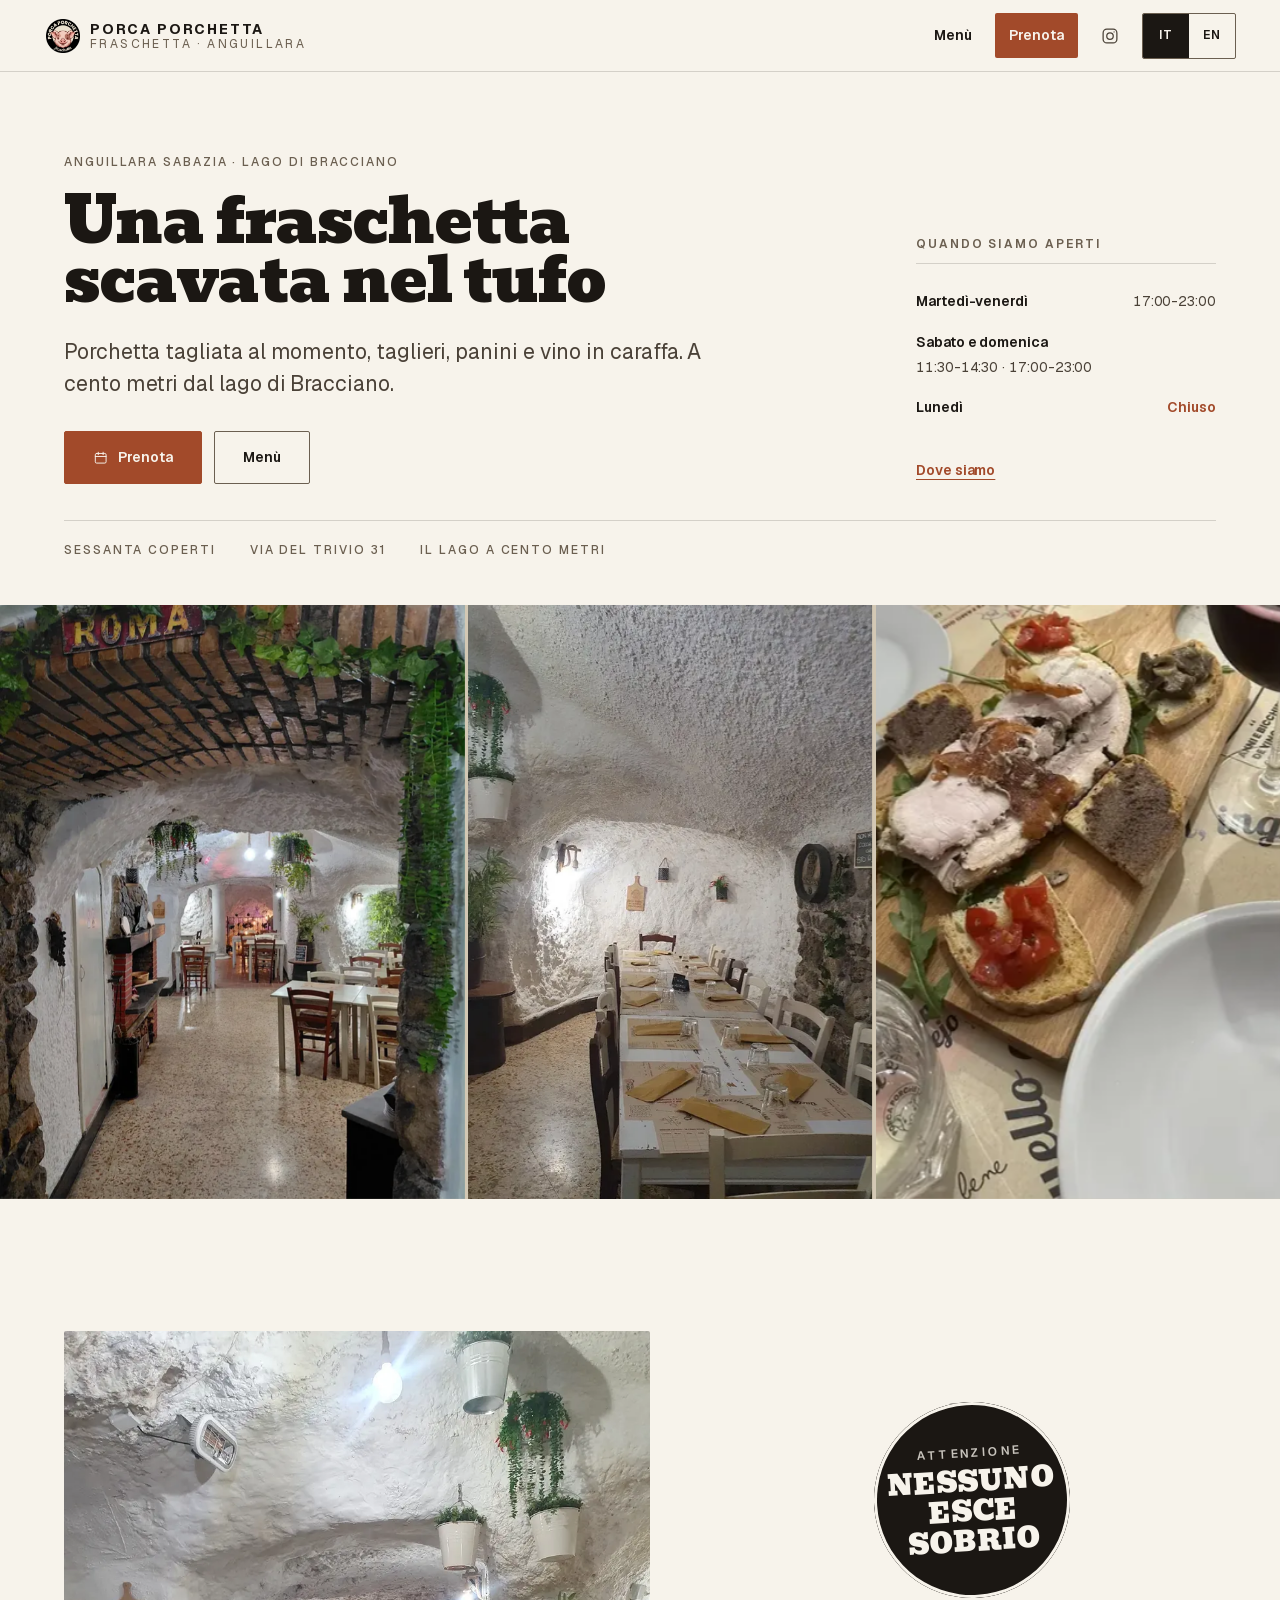
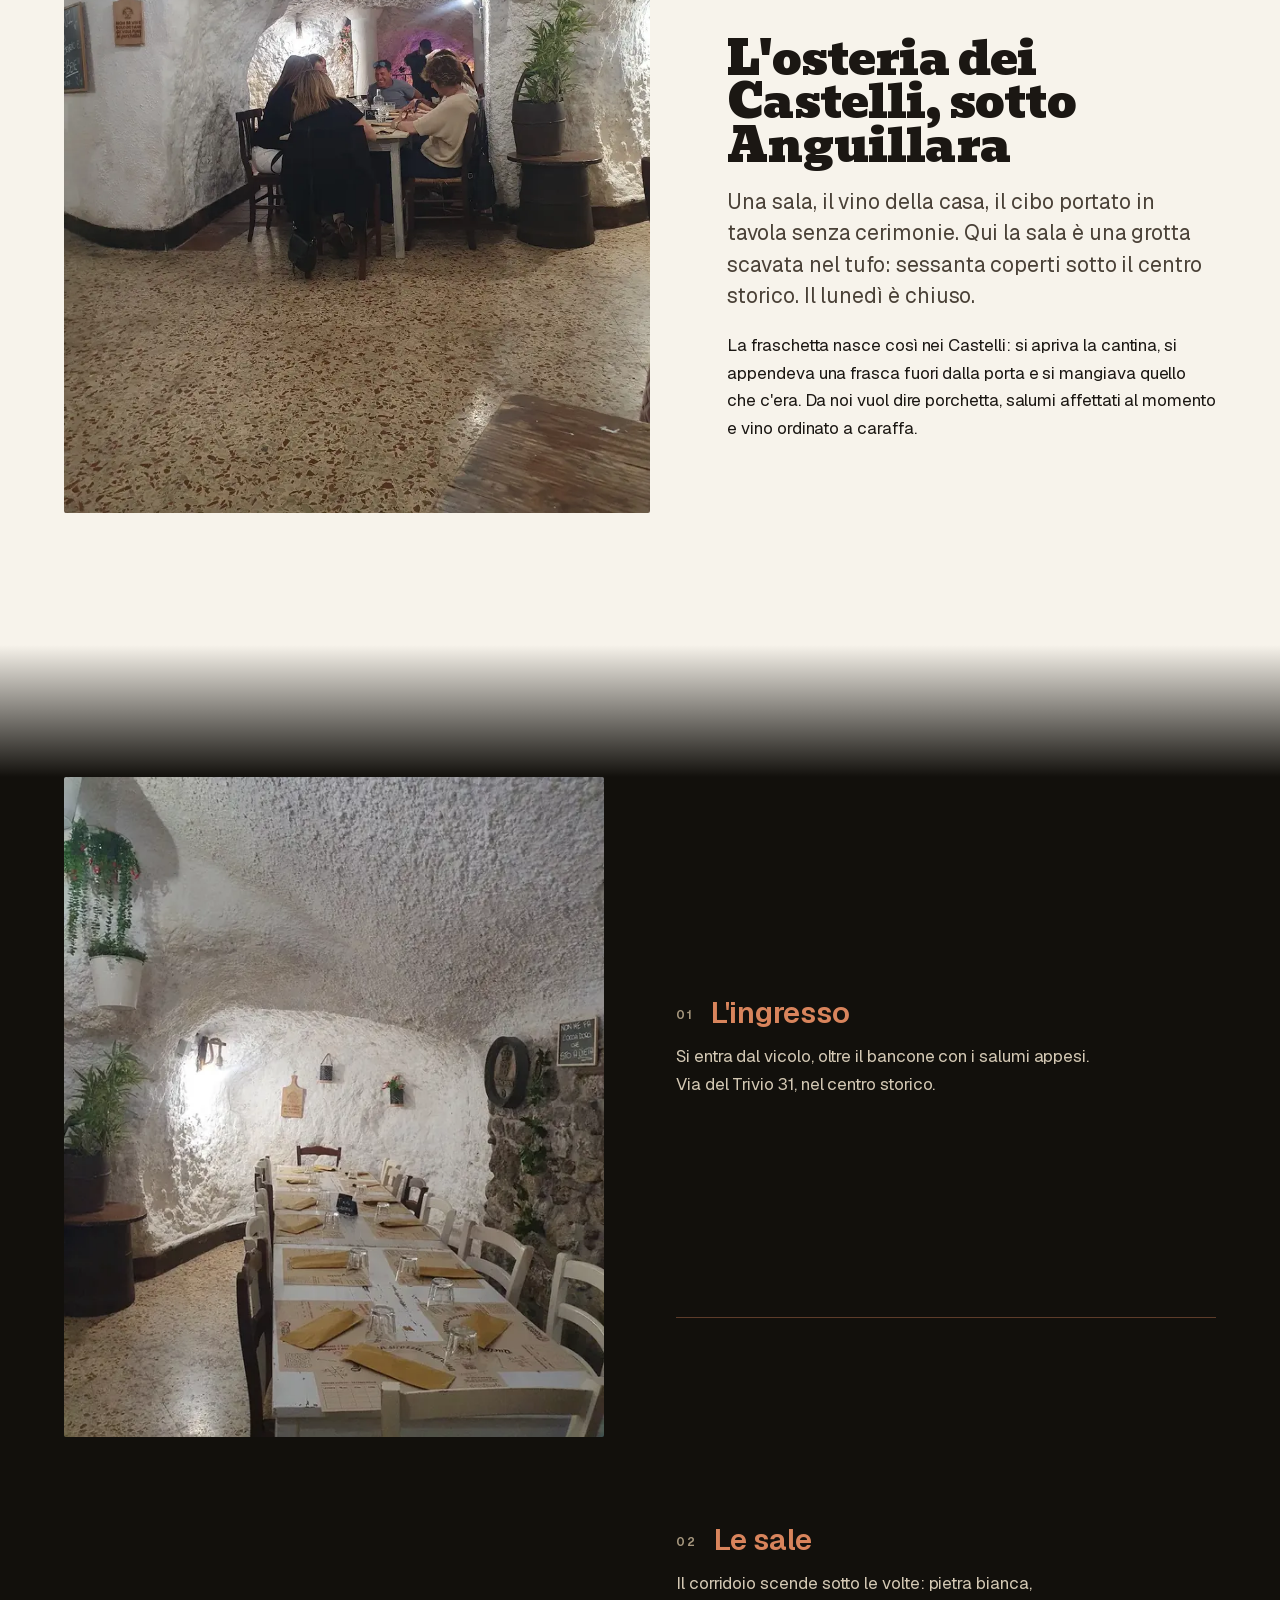
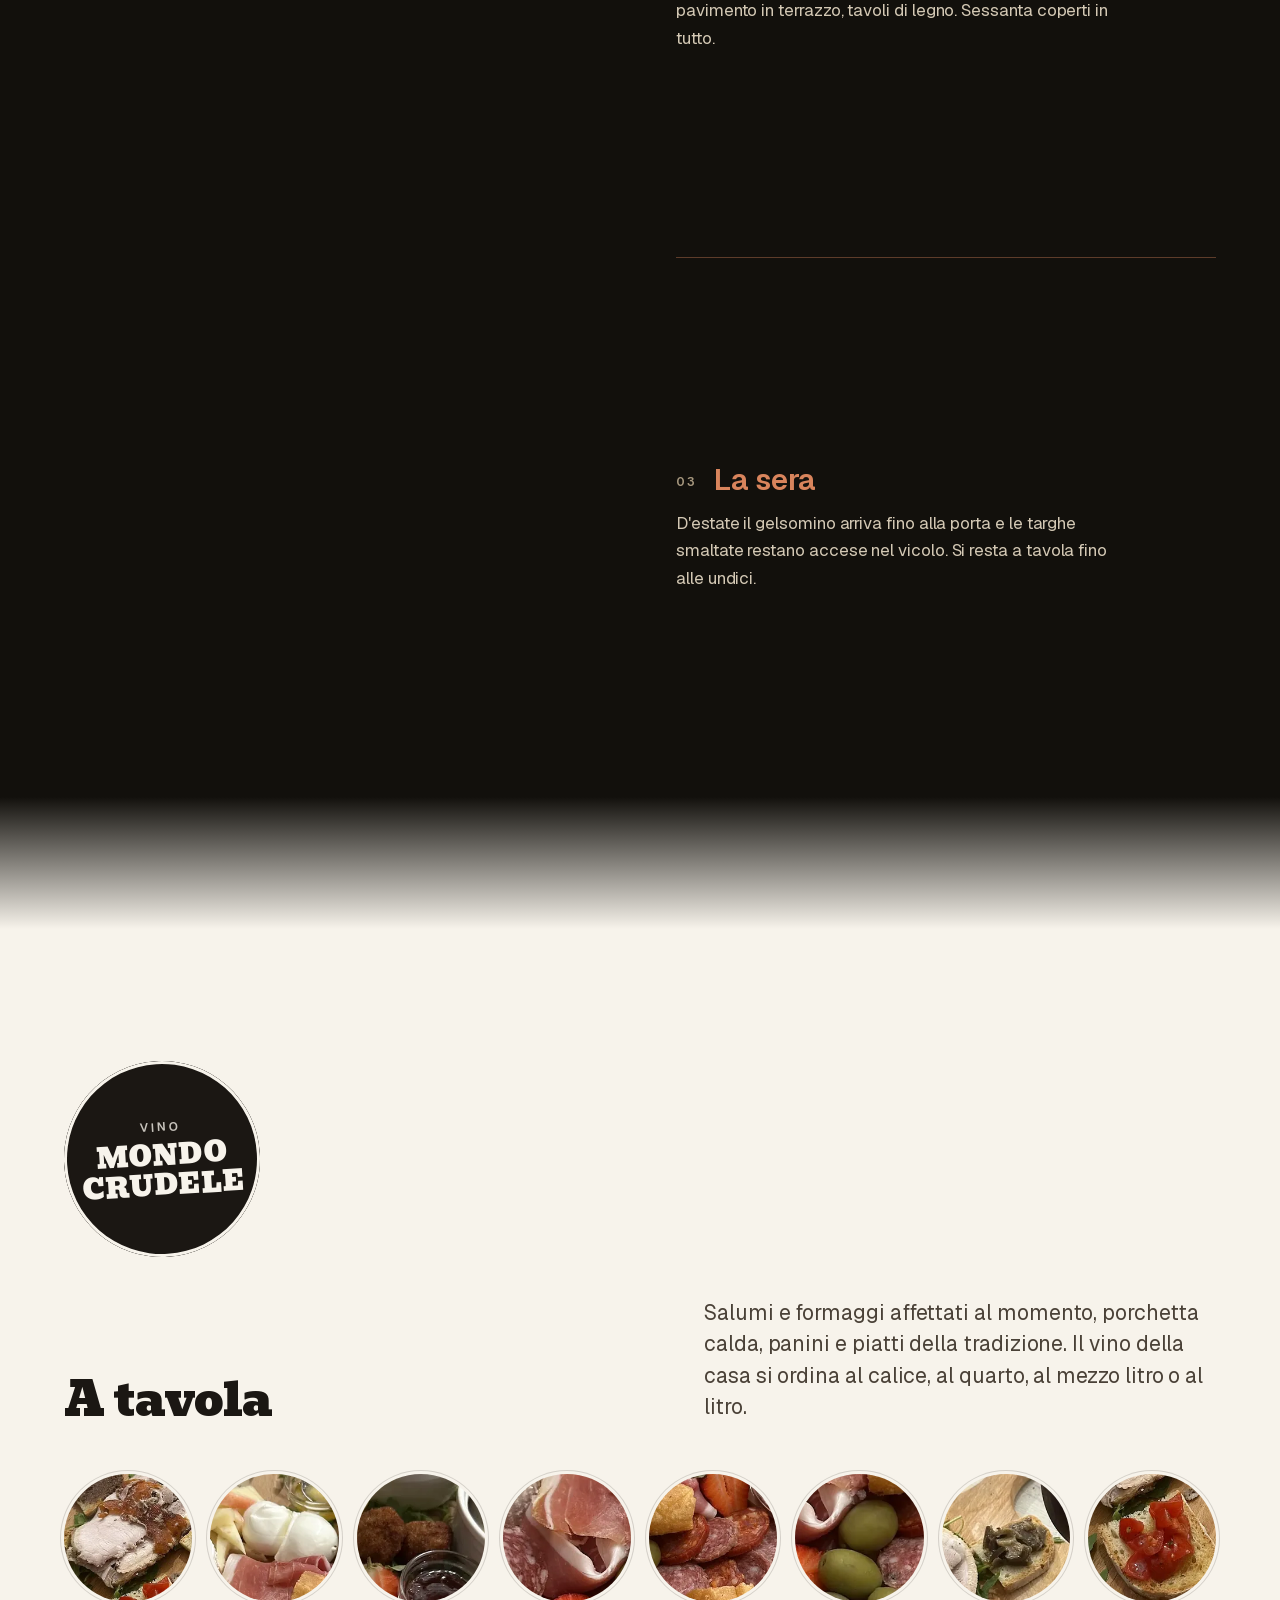
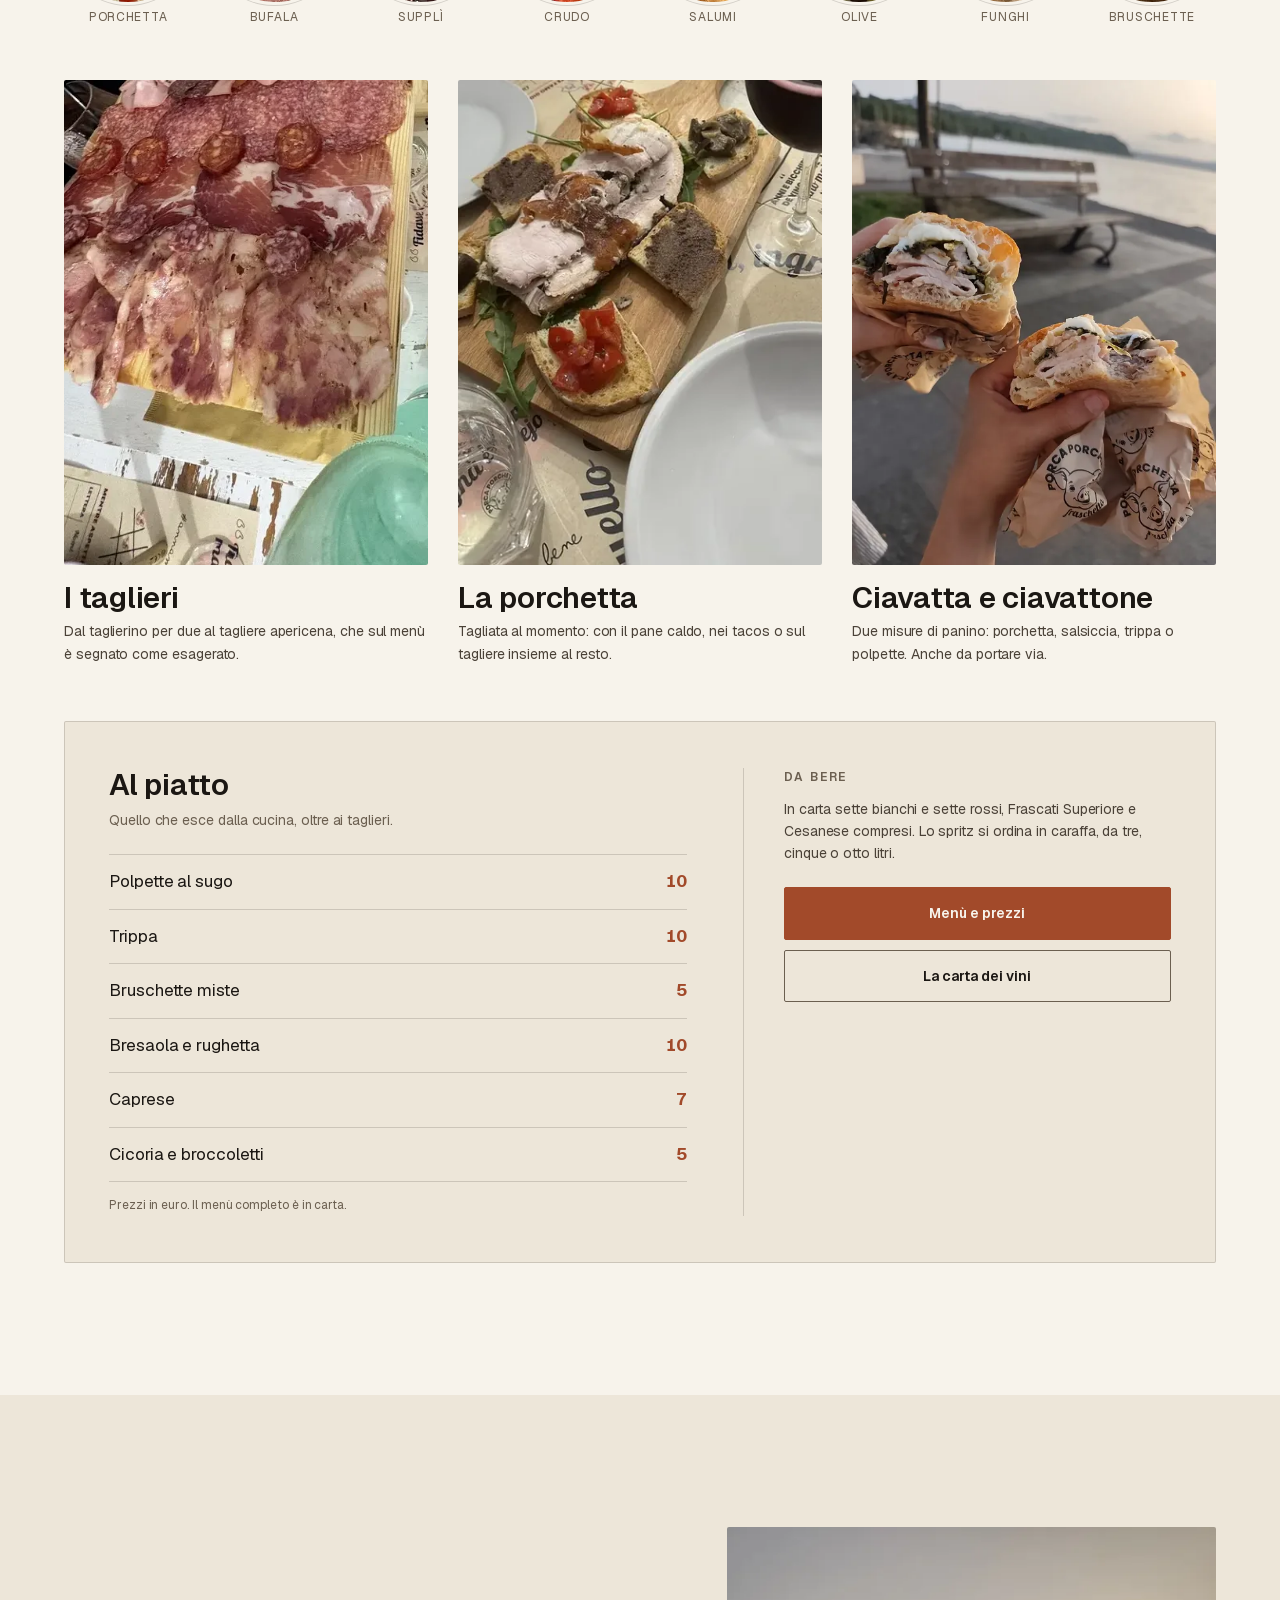
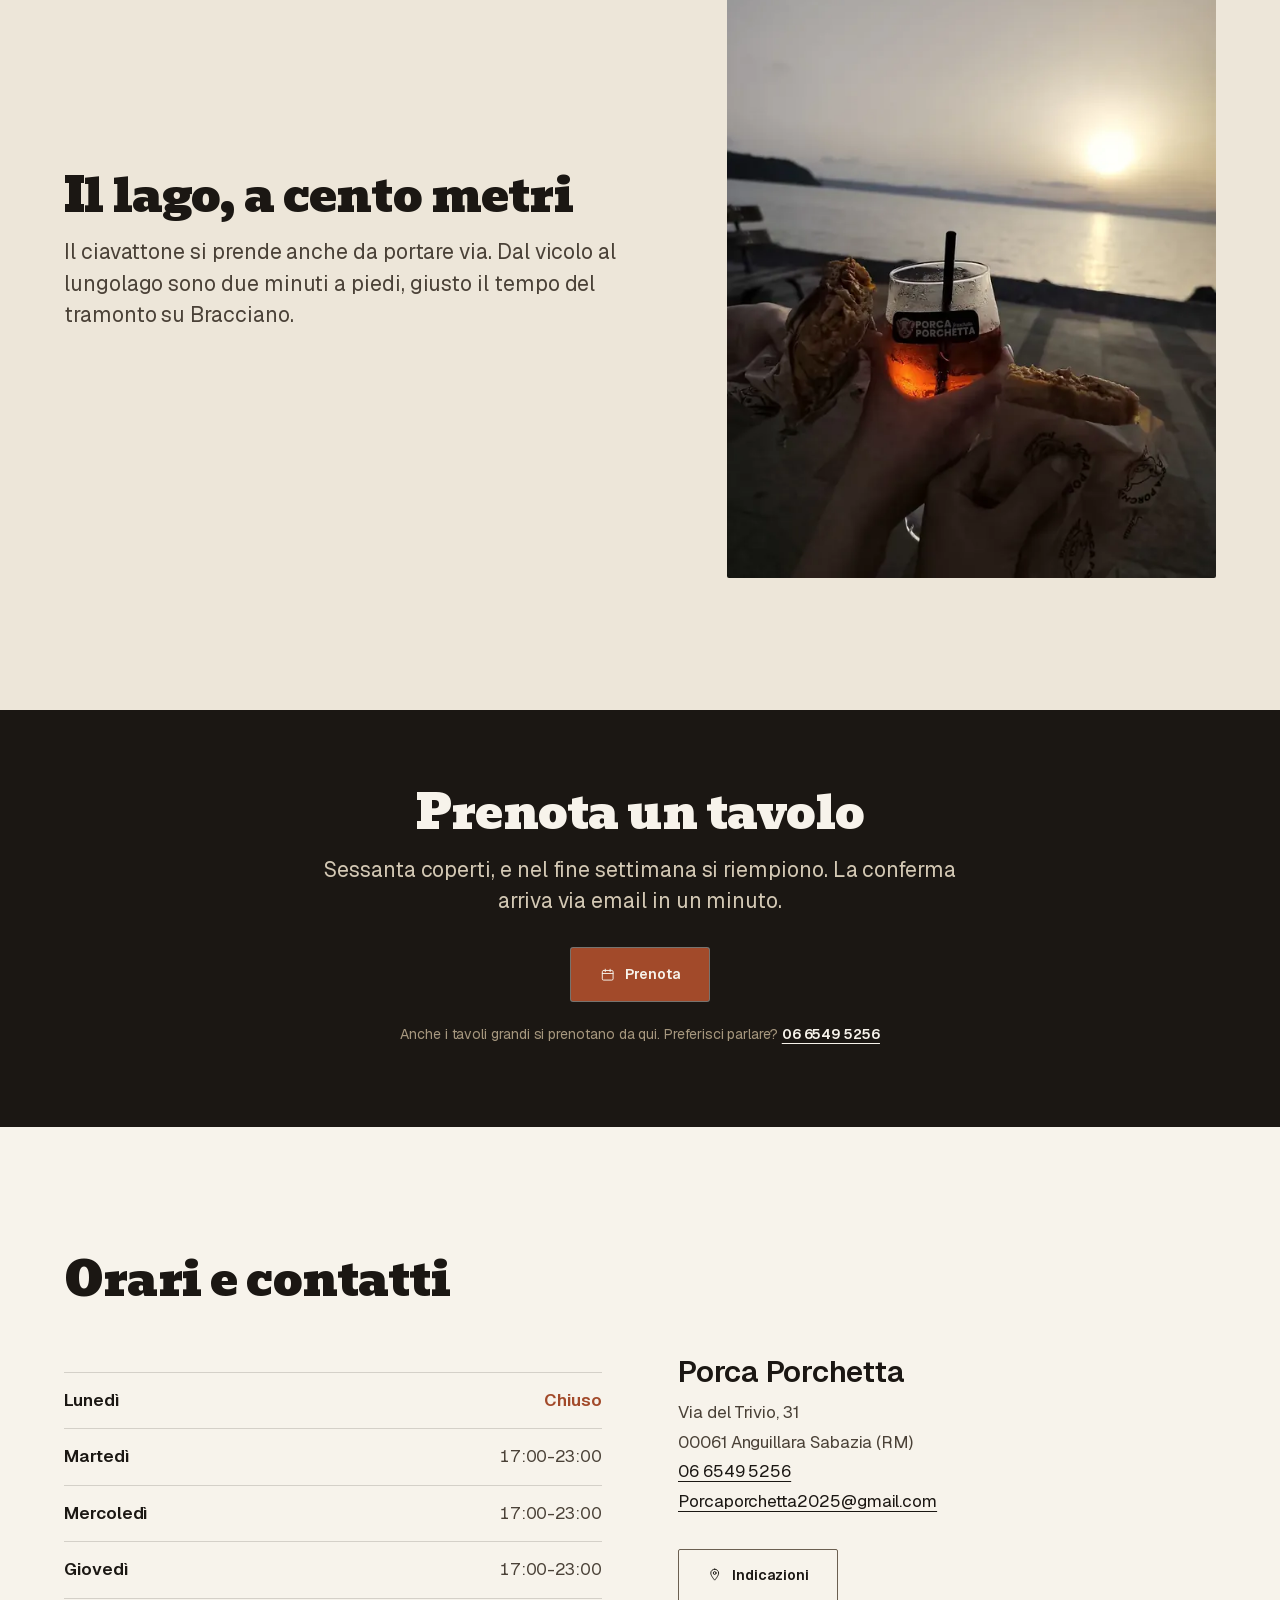
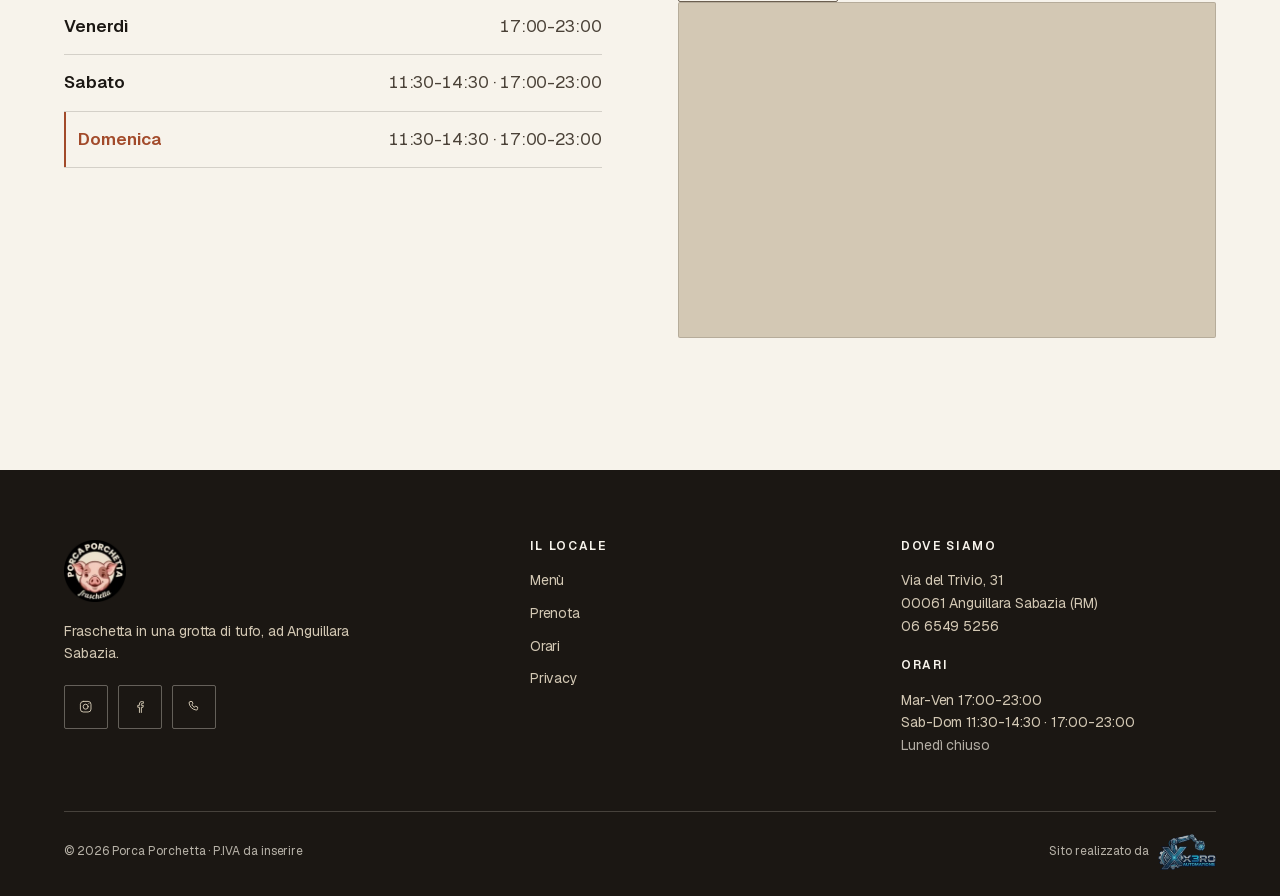
==== commit d46258c1: "Rebuild the visual layer as "La grotta", and open large tables to online booking The owner rejected " ====
--- a/index.html
+++ b/index.html
@@ -17,7 +17,7 @@
 <meta property="og:image" content="https://xerocool36.github.io/porca-porchetta/assets/img/sala-roma.webp">
 <meta property="og:url" content="https://xerocool36.github.io/porca-porchetta/">
 <meta name="twitter:card" content="summary_large_image">
-<meta name="theme-color" content="#F4EEE2">
+<meta name="theme-color" content="#F7F3EB">
 
 <link rel="icon" href="assets/img/favicon-32.png" sizes="32x32">
 <link rel="apple-touch-icon" href="assets/img/logo-180.png">
@@ -28,7 +28,7 @@
 <link rel="preload" href="assets/fonts/bevan-latin.woff2" as="font" type="font/woff2" crossorigin>
 <link rel="preload" as="image" href="assets/img/sala-roma-700.webp"
       imagesrcset="assets/img/sala-roma-700.webp 700w, assets/img/sala-roma-1100.webp 1100w, assets/img/sala-roma.webp 1400w"
-      imagesizes="(min-width: 900px) 48vw, 100vw" fetchpriority="high">
+      imagesizes="(min-width: 760px) 40vw, 100vw" fetchpriority="high">
 <link rel="stylesheet" href="css/style.css">
 
 <script type="application/ld+json">
@@ -84,43 +84,52 @@
 <body class="has-dock">
 <a class="u-skip" href="#main" data-i18n="skip">Salta al contenuto</a>
 
-<!-- icon sprite: drawn inline so the page makes no external requests
-     and the marks inherit currentColor -->
+<!-- icon sprite: drawn inline so the page makes no external requests and the
+     marks inherit currentColor. One drawing standard across every page: a 24
+     grid, 1.5 stroke, round caps and joins, no fill anywhere. Presentation
+     attributes sit on each <symbol>, never on a wrapping <g> — a <g> does not
+     reach <use> shadow content, and every mark renders as a black blob. -->
 <svg class="sprite" aria-hidden="true" focusable="false">
-  <symbol id="i-ig" viewBox="0 0 24 24">
-    <rect x="3" y="3" width="18" height="18" rx="2" fill="none" stroke="currentColor" stroke-width="1.8"/>
-    <circle cx="12" cy="12" r="4.3" fill="none" stroke="currentColor" stroke-width="1.8"/>
-    <circle cx="16.9" cy="7.1" r="1.3" fill="currentColor"/>
+  <symbol id="i-cal" viewBox="0 0 24 24" fill="none" stroke="currentColor" stroke-width="1.5" stroke-linecap="round" stroke-linejoin="round">
+    <rect x="3.6" y="5.4" width="16.8" height="15" rx="2"/>
+    <path d="M3.6 10.1h16.8M8.2 3.5v3.8M15.8 3.5v3.8"/>
   </symbol>
-  <symbol id="i-fb" viewBox="0 0 24 24">
-    <path d="M13.9 21v-7.4h2.5l.38-2.9h-2.88V8.85c0-.84.23-1.41 1.44-1.41h1.54V4.85A20.6 20.6 0 0 0 14.64 4.75c-2.23 0-3.76 1.36-3.76 3.86v2.09H8.4v2.9h2.48V21z" fill="currentColor"/>
+  <symbol id="i-fb" viewBox="0 0 24 24" fill="none" stroke="currentColor" stroke-width="1.5" stroke-linecap="round" stroke-linejoin="round">
+    <path d="M14.6 21v-8.1h2.6l.4-3h-3V8.2c0-.9.3-1.4 1.5-1.4h1.6V4.1A19 19 0 0 0 15.4 4c-2.3 0-3.8 1.4-3.8 3.9v2H9v3h2.6V21"/>
   </symbol>
-  <symbol id="i-tel" viewBox="0 0 24 24">
-    <path d="M7.2 3.6h2.5l1.5 3.8-1.8 1.3a11 11 0 0 0 4.4 4.4l1.3-1.8 3.8 1.5v2.5c0 1.2-1 2.2-2.2 2.2A13.2 13.2 0 0 1 5 6.1c0-1.2 1-2.2 2.2-2.2z" fill="none" stroke="currentColor" stroke-width="1.8" stroke-linejoin="round"/>
+  <symbol id="i-ig" viewBox="0 0 24 24" fill="none" stroke="currentColor" stroke-width="1.5" stroke-linecap="round" stroke-linejoin="round">
+    <rect x="3.75" y="3.75" width="16.5" height="16.5" rx="4.5"/>
+    <circle cx="12" cy="12" r="3.9"/>
+    <path d="M16.9 7.15h.01"/>
   </symbol>
-  <symbol id="i-pin" viewBox="0 0 24 24">
-    <path d="M12 3.2c3.5 0 6.3 2.8 6.3 6.3 0 4.5-6.3 11.3-6.3 11.3S5.7 14 5.7 9.5C5.7 6 8.5 3.2 12 3.2z" fill="none" stroke="currentColor" stroke-width="1.8"/>
-    <circle cx="12" cy="9.4" r="2.3" fill="currentColor"/>
+  <symbol id="i-menu" viewBox="0 0 24 24" fill="none" stroke="currentColor" stroke-width="1.5" stroke-linecap="round" stroke-linejoin="round">
+    <path d="M6.4 3.8h11.2a1 1 0 0 1 1 1v14.4a1 1 0 0 1-1 1H6.4a1 1 0 0 1-1-1V4.8a1 1 0 0 1 1-1z"/>
+    <path d="M8.9 8.4h6.2M8.9 12h6.2M8.9 15.6h3.6"/>
   </symbol>
-  <symbol id="i-cal" viewBox="0 0 24 24">
-    <rect x="3.4" y="5.2" width="17.2" height="15.4" rx="1" fill="none" stroke="currentColor" stroke-width="1.8"/>
-    <path d="M3.4 10.1h17.2M8.2 3.4v3.6M15.8 3.4v3.6" fill="none" stroke="currentColor" stroke-width="1.8" stroke-linecap="round"/>
+  <symbol id="i-pin" viewBox="0 0 24 24" fill="none" stroke="currentColor" stroke-width="1.5" stroke-linecap="round" stroke-linejoin="round">
+    <path d="M12 3.4c3.4 0 6.1 2.7 6.1 6.1 0 4.4-6.1 11-6.1 11S5.9 13.9 5.9 9.5c0-3.4 2.7-6.1 6.1-6.1z"/>
+    <circle cx="12" cy="9.4" r="2.2"/>
   </symbol>
-  <symbol id="i-menu" viewBox="0 0 24 24">
-    <path d="M5 4.2h14v15.6H5z" fill="none" stroke="currentColor" stroke-width="1.8" stroke-linejoin="round"/>
-    <path d="M8.4 8.6h7.2M8.4 12h7.2M8.4 15.4h4.4" fill="none" stroke="currentColor" stroke-width="1.6" stroke-linecap="round"/>
+  <symbol id="i-tel" viewBox="0 0 24 24" fill="none" stroke="currentColor" stroke-width="1.5" stroke-linecap="round" stroke-linejoin="round">
+    <path d="M6.9 3.9h2.6l1.4 3.6-1.9 1.4a11.3 11.3 0 0 0 4.1 4.1l1.4-1.9 3.6 1.4v2.6a2.1 2.1 0 0 1-2.3 2.1A13.6 13.6 0 0 1 4.8 6.2 2.1 2.1 0 0 1 6.9 3.9z"/>
   </symbol>
 </svg>
 
 <header class="hdr" id="bar">
   <div class="hdr__inner">
-    <a href="#top" aria-label="Porca Porchetta">
-      <!-- the link carries the accessible name, so the mark is decorative -->
-      <img class="hdr__logo" src="assets/img/logo-128.webp" alt="" width="128" height="128" decoding="async">
+    <a class="hdr__mark" href="#top">
+      <img class="hdr__mark-logo" src="assets/img/logo-128.webp" alt="" width="128" height="128" decoding="async">
+      <span class="hdr__mark-txt">
+        <span class="hdr__mark-name">Porca Porchetta</span>
+        <span class="hdr__mark-sub" data-i18n="mark.sub">Fraschetta · Anguillara</span>
+      </span>
     </a>
     <span class="hdr__spacer"></span>
     <a class="hdr__link" href="menu.html" data-i18n="nav.menu">Menù</a>
     <a class="hdr__link hdr__link--cta" href="prenota.html" data-i18n="nav.book">Prenota</a>
+    <a class="hdr__ig" href="https://www.instagram.com/porcaporchettaanguillara/" target="_blank" rel="noopener" aria-label="Instagram">
+      <svg class="ic" viewBox="0 0 24 24" aria-hidden="true"><use href="#i-ig"></use></svg>
+    </a>
     <div class="lang" role="group" aria-label="Lingua / Language">
       <button class="lang__btn" type="button" data-lang="it" aria-pressed="true"><span>IT</span></button>
       <button class="lang__btn" type="button" data-lang="en" aria-pressed="false"><span>EN</span></button>
@@ -134,13 +143,14 @@
 <main id="main">
 
 <!-- ============================ HERO ============================
-     Split, not overlaid. sala-roma.webp is a 1400x1867 portrait: behind
-     centred type it was cropped to a 19%-66% band on every desktop, which
-     deleted the painted ROMA sign its own alt text describes. Here the
-     picture keeps its own portrait column and the type keeps a real ground,
-     so no scrim and no text-shadow are needed to make it readable. -->
+     A title block on stone, then a full bleed triptych. Every photograph of
+     this venue is a 3:4 phone portrait; a single wide hero has to letterbox
+     one, which is what deleted the painted ROMA sign in the last two builds.
+     Three portraits side by side make the wide band without cropping any of
+     them, and the type keeps a real ground, so no scrim is needed. -->
 <section class="hero" id="top">
-  <div class="hero__type">
+  <div class="hero__type wrap">
+    <div class="hero__lead">
     <p class="eyebrow" data-i18n="hero.kicker">Anguillara Sabazia · Lago di Bracciano</p>
 
     <h1 class="hero__h1">
@@ -160,38 +170,92 @@
       </a>
       <a class="btn btn--linea" href="menu.html" data-i18n="nav.menu">Menù</a>
     </div>
-  </div>
-
-  <div class="hero__frame">
-    <img src="assets/img/sala-roma.webp"
-         srcset="assets/img/sala-roma-700.webp 700w,
-                 assets/img/sala-roma-1100.webp 1100w,
-                 assets/img/sala-roma.webp 1400w"
-         sizes="(min-width: 900px) 48vw, 100vw"
-         alt="La sala scavata nel tufo, con la volta in mattoni e l'insegna ROMA all'ingresso"
-         width="1400" height="1867" fetchpriority="high" decoding="async">
-  </div>
+    </div>
+
+    <!-- The right of a hero is where a stock photo usually goes. The most useful
+         thing a fraschetta can put there is when it is open. -->
+    <aside class="hero__when">
+     <h2 class="hero__when-k" data-i18n="hero.when">Quando siamo aperti</h2>
+     <dl class="hero__when-l">
+       <div><dt data-i18n="hero.w1d">Martedì-venerdì</dt><dd>17:00-23:00</dd></div>
+       <div><dt data-i18n="hero.w2d">Sabato e domenica</dt><dd>11:30-14:30 · 17:00-23:00</dd></div>
+       <div class="is-closed"><dt data-i18n="d.mon">Lunedì</dt><dd data-i18n="in.closed">Chiuso</dd></div>
+     </dl>
+     <a class="linkish" href="#dove" data-i18n="hero.wlink">Dove siamo</a>
+   </aside>
+
+    <!-- Three portraits standing side by side, so no plate is letterboxed. The
+         arch carries the mobile view alone; the other two are desktop only. -->
+    <div class="hero__strip">
+      <div class="hero__shot hero__shot--arch">
+        <img src="assets/img/sala-roma.webp"
+             srcset="assets/img/sala-roma-700.webp 700w,
+                     assets/img/sala-roma-1100.webp 1100w,
+                     assets/img/sala-roma.webp 1400w"
+             sizes="(min-width: 760px) 40vw, 100vw"
+             alt="La sala scavata nel tufo, con la volta in mattoni e l'insegna ROMA all'ingresso"
+             width="1400" height="1867" fetchpriority="high" decoding="async">
+      </div>
+      <div class="hero__shot hero__shot--extra">
+        <img src="assets/img/cave-corridor.webp"
+             srcset="assets/img/cave-corridor-600.webp 600w, assets/img/cave-corridor.webp 900w"
+             sizes="30vw"
+             class="is-low"
+             alt="Il corridoio scavato nel tufo, con i tavoli apparecchiati sotto la volta"
+             width="900" height="1200" loading="lazy" decoding="async">
+      </div>
+      <div class="hero__shot hero__shot--extra">
+        <img src="assets/img/porchetta-board.webp"
+             srcset="assets/img/porchetta-board-560.webp 560w, assets/img/porchetta-board.webp 900w"
+             sizes="30vw"
+             alt="Porchetta e bruschette su un tagliere, con un bicchiere di vino rosso"
+             width="900" height="820" loading="lazy" decoding="async">
+      </div>
+    </div>
+
+    <p class="hero__facts">
+      <span data-i18n="hero.f1">Sessanta coperti</span>
+      <span data-i18n="hero.f2">Via del Trivio 31</span>
+      <span data-i18n="hero.f3">Il lago a cento metri</span>
+    </p>
+  </div>
+
 </section>
 
 <!-- ========================== 1. APERTURA ==========================
      Layout family: centred editorial statement under one of their own
      enamel plates. -->
 <section class="band" id="posto">
-  <div class="wrap wrap--narrow">
-    <div class="head head--mid rev">
-      <p class="targa" role="note">
-        <span class="u-sr" data-i18n="targa.sr">Targa smaltata appesa nel vicolo del locale:</span>
-        <span class="targa__ring" lang="it">
-          <span class="targa__t">Attenzione</span>
-          <span class="targa__b">Nessuno esce sobrio</span>
-        </span>
-      </p>
-      <h2 class="head__title t-display" data-i18n="ap.title">L'osteria dei Castelli, sotto Anguillara</h2>
-      <p class="head__sub" data-i18n="ap.sub">
-        Una sala, il vino della casa, il cibo portato in tavola senza cerimonie.
-        Qui la sala è una grotta scavata nel tufo: sessanta coperti sotto il
-        centro storico. Il lunedì è chiuso.
-      </p>
+  <div class="wrap">
+    <div class="split">
+      <div class="ph">
+        <img src="assets/img/cave-dining.webp"
+             srcset="assets/img/cave-dining-520.webp 520w, assets/img/cave-dining.webp 900w"
+             sizes="(min-width: 900px) 45vw, 100vw"
+             alt="Clienti a tavola in fondo alla sala scavata nella roccia"
+             width="900" height="1200" loading="lazy" decoding="async">
+      </div>
+      <div class="split__text rev">
+        <p class="targa" role="note">
+          <span class="u-sr" data-i18n="targa.sr">Targa smaltata appesa nel vicolo del locale:</span>
+          <span class="targa__ring" lang="it">
+            <span class="targa__t">Attenzione</span>
+            <span class="targa__b">Nessuno esce sobrio</span>
+          </span>
+        </p>
+        <h2 class="head__title t-display" data-i18n="ap.title">L'osteria dei Castelli, sotto Anguillara</h2>
+        <p class="t-lede" data-i18n="ap.sub">
+          Una sala, il vino della casa, il cibo portato in tavola senza cerimonie.
+          Qui la sala è una grotta scavata nel tufo: sessanta coperti sotto il
+          centro storico. Il lunedì è chiuso.
+        </p>
+        <p data-i18n="ap.p2">
+          La fraschetta nasce così nei Castelli: si apriva la cantina, si
+          appendeva una frasca fuori dalla porta e si mangiava quello che c'era.
+          Da noi vuol dire porchetta, salumi affettati al momento e vino
+          ordinato a caraffa.
+        </p>
+      </div>
     </div>
   </div>
 </section>
@@ -229,21 +293,21 @@
 
     <div class="chapter__text" id="steps">
       <article class="chapter__step" data-step="0">
-        <h3 data-i18n="gr.t1">L'ingresso</h3>
+        <h3 data-n="01" data-i18n="gr.t1">L'ingresso</h3>
         <p data-i18n="gr.p1">
           Si entra dal vicolo, oltre il bancone con i salumi appesi. Via del
           Trivio 31, nel centro storico.
         </p>
       </article>
       <article class="chapter__step" data-step="1">
-        <h3 data-i18n="gr.t2">Le sale</h3>
+        <h3 data-n="02" data-i18n="gr.t2">Le sale</h3>
         <p data-i18n="gr.p2">
           Il corridoio scende sotto le volte: pietra bianca, pavimento in
           terrazzo, tavoli di legno. Sessanta coperti in tutto.
         </p>
       </article>
       <article class="chapter__step" data-step="2">
-        <h3 data-i18n="gr.t3">La sera</h3>
+        <h3 data-n="03" data-i18n="gr.t3">La sera</h3>
         <p data-i18n="gr.p3">
           D'estate il gelsomino arriva fino alla porta e le targhe smaltate
           restano accese nel vicolo. Si resta a tavola fino alle undici.
@@ -255,8 +319,8 @@
 </section>
 
 <!-- ========================= 3. A TAVOLA =========================
-     Layout family: asymmetric photo mosaic, three photographs and one
-     typographic cell. Captions sit under the pictures, never on them. -->
+     Layout family: a line of dish discs, then three portraits in a row, then
+     the priced menu card. Captions sit under the pictures, never on them. -->
 <section class="band" id="tavola">
   <div class="wrap">
     <div class="head rev">
@@ -275,8 +339,44 @@
       </p>
     </div>
 
-    <div class="mosaic">
-      <div class="mosaic__cell mosaic__cell--a">
+    <!-- il banco: what actually arrives on the boards -->
+    <div class="dischi dischi--lead" role="list">
+      <figure class="disco" role="listitem">
+        <img src="assets/img/disc-porchetta.webp" srcset="assets/img/disc-porchetta-220.webp 220w, assets/img/disc-porchetta.webp 420w" sizes="(min-width: 760px) 140px, 22vw" alt="Fette di porchetta su una bruschetta" width="420" height="420" loading="lazy" decoding="async">
+        <figcaption data-i18n="bk.porchetta">Porchetta</figcaption>
+      </figure>
+      <figure class="disco" role="listitem">
+        <img src="assets/img/disc-bufala.webp" srcset="assets/img/disc-bufala-220.webp 220w, assets/img/disc-bufala.webp 420w" sizes="(min-width: 760px) 140px, 22vw" alt="Bufala con prosciutto crudo" width="420" height="420" loading="lazy" decoding="async">
+        <figcaption data-i18n="bk.bufala">Bufala</figcaption>
+      </figure>
+      <figure class="disco" role="listitem">
+        <img src="assets/img/disc-suppli.webp" srcset="assets/img/disc-suppli-220.webp 220w, assets/img/disc-suppli.webp 420w" sizes="(min-width: 760px) 140px, 22vw" alt="Supplì fritti sul tagliere" width="420" height="420" loading="lazy" decoding="async">
+        <figcaption data-i18n="bk.suppli">Supplì</figcaption>
+      </figure>
+      <figure class="disco" role="listitem">
+        <img src="assets/img/disc-crudo.webp" srcset="assets/img/disc-crudo-220.webp 220w, assets/img/disc-crudo.webp 420w" sizes="(min-width: 760px) 140px, 22vw" alt="Prosciutto crudo affettato" width="420" height="420" loading="lazy" decoding="async">
+        <figcaption data-i18n="bk.crudo">Crudo</figcaption>
+      </figure>
+      <figure class="disco" role="listitem">
+        <img src="assets/img/disc-salame.webp" srcset="assets/img/disc-salame-220.webp 220w, assets/img/disc-salame.webp 420w" sizes="(min-width: 760px) 140px, 22vw" alt="Salame e salumi misti" width="420" height="420" loading="lazy" decoding="async">
+        <figcaption data-i18n="bk.salumi">Salumi</figcaption>
+      </figure>
+      <figure class="disco" role="listitem">
+        <img src="assets/img/disc-olive.webp" srcset="assets/img/disc-olive-220.webp 220w, assets/img/disc-olive.webp 420w" sizes="(min-width: 760px) 140px, 22vw" alt="Olive verdi sul tagliere" width="420" height="420" loading="lazy" decoding="async">
+        <figcaption data-i18n="bk.olive">Olive</figcaption>
+      </figure>
+      <figure class="disco" role="listitem">
+        <img src="assets/img/disc-funghi.webp" srcset="assets/img/disc-funghi-220.webp 220w, assets/img/disc-funghi.webp 420w" sizes="(min-width: 760px) 140px, 22vw" alt="Bruschetta ai funghi" width="420" height="420" loading="lazy" decoding="async">
+        <figcaption data-i18n="bk.funghi">Funghi</figcaption>
+      </figure>
+      <figure class="disco" role="listitem">
+        <img src="assets/img/disc-bruschetta.webp" srcset="assets/img/disc-bruschetta-220.webp 220w, assets/img/disc-bruschetta.webp 420w" sizes="(min-width: 760px) 140px, 22vw" alt="Bruschetta al pomodoro" width="420" height="420" loading="lazy" decoding="async">
+        <figcaption data-i18n="bk.bruschette">Bruschette</figcaption>
+      </figure>
+    </div>
+
+    <div class="grid3">
+      <div>
         <div class="ph">
           <img src="assets/img/tagliere-board.webp"
                alt="Tagliere di salumi affettati, appoggiato sulla tovaglietta di carta del locale"
@@ -288,11 +388,11 @@
         </p>
       </div>
 
-      <div class="mosaic__cell mosaic__cell--b">
+      <div>
         <div class="ph">
           <img src="assets/img/porchetta-board.webp"
                srcset="assets/img/porchetta-board-560.webp 560w, assets/img/porchetta-board.webp 900w"
-               sizes="(min-width: 900px) 46vw, 100vw"
+               sizes="(min-width: 760px) 32vw, 100vw"
                alt="Porchetta tagliata a fette su un tagliere, con bruschette e un bicchiere di vino rosso"
                width="900" height="820" loading="lazy" decoding="async">
         </div>
@@ -302,11 +402,11 @@
         </p>
       </div>
 
-      <div class="mosaic__cell mosaic__cell--c">
+      <div>
         <div class="ph">
           <img src="assets/img/ciavattoni.webp"
                srcset="assets/img/ciavattoni-560.webp 560w, assets/img/ciavattoni.webp 1000w"
-               sizes="(min-width: 900px) 54vw, 100vw"
+               sizes="(min-width: 760px) 32vw, 100vw"
                alt="Due ciavattoni imbottiti nella carta di Porca Porchetta"
                width="1000" height="1333" loading="lazy" decoding="async">
         </div>
@@ -315,29 +415,39 @@
           <span data-i18n="tv.c3d">Due misure di panino: porchetta, salsiccia, trippa o polpette. Anche da portare via.</span>
         </p>
       </div>
-
-      <div class="mosaic__cell mosaic__cell--d">
-        <div class="plate">
+    </div>
+
+    <!-- The menu card. It used to be six dish names in a beige box: a list of
+         words is not a menu, and the one question it has to answer on a phone
+         is what this costs. Real prices, off their own board. -->
+    <div class="plate">
+      <div class="plate__main">
+        <div class="plate__head">
           <h3 data-i18n="tv.c4t">Al piatto</h3>
-          <ul class="plate__list">
-            <li data-i18n="tv.p1">Polpette al sugo</li>
-            <li data-i18n="tv.p2">Trippa</li>
-            <li data-i18n="tv.p3">Bruschette miste</li>
-            <li data-i18n="tv.p4">Bresaola e rughetta</li>
-            <li data-i18n="tv.p5">Caprese</li>
-            <li data-i18n="tv.p6">Cicoria e broccoletti</li>
-          </ul>
-          <p class="plate__note" data-i18n="tv.wine">
-            In carta sette bianchi e sette rossi, Frascati Superiore e Cesanese
-            compresi. Lo spritz si ordina in caraffa, da tre, cinque o otto litri.
-          </p>
-          <a class="linkish" href="menu.html" data-i18n="cta.menuPrices">Menù e prezzi</a>
+          <p class="plate__sub" data-i18n="tv.c4d">Quello che esce dalla cucina, oltre ai taglieri.</p>
         </div>
-      </div>
-    </div>
-
-    <div class="cta-row">
-      <a class="btn btn--linea" href="menu.html#m-vini" data-i18n="cta.wine">La carta dei vini</a>
+        <ul class="plate__list">
+          <li><span data-i18n="tv.p1">Polpette al sugo</span><b>10</b></li>
+          <li><span data-i18n="tv.p2">Trippa</span><b>10</b></li>
+          <li><span data-i18n="tv.p3">Bruschette miste</span><b>5</b></li>
+          <li><span data-i18n="tv.p4">Bresaola e rughetta</span><b>10</b></li>
+          <li><span data-i18n="tv.p5">Caprese</span><b>7</b></li>
+          <li><span data-i18n="tv.p6">Cicoria e broccoletti</span><b>5</b></li>
+        </ul>
+        <p class="plate__euro" data-i18n="tv.euro">Prezzi in euro. Il menù completo è in carta.</p>
+      </div>
+
+      <div class="plate__side">
+        <p class="plate__k" data-i18n="tv.winek">Da bere</p>
+        <p class="plate__note" data-i18n="tv.wine">
+          In carta sette bianchi e sette rossi, Frascati Superiore e Cesanese
+          compresi. Lo spritz si ordina in caraffa, da tre, cinque o otto litri.
+        </p>
+        <div class="cta-row cta-row--flush">
+          <a class="btn btn--vino btn--wide" href="menu.html" data-i18n="cta.menuPrices">Menù e prezzi</a>
+          <a class="btn btn--linea btn--wide" href="menu.html#m-vini" data-i18n="cta.wine">La carta dei vini</a>
+        </div>
+      </div>
     </div>
   </div>
 </section>
@@ -346,7 +456,7 @@
      Layout family: image and text split. The only one on the page. -->
 <section class="band band--panel" id="lago">
   <div class="wrap">
-    <div class="split">
+    <div class="split split--flip">
       <div class="ph">
         <img src="assets/img/lago-tramonto.webp"
              srcset="assets/img/lago-tramonto-600.webp 600w, assets/img/lago-tramonto.webp 1200w"
@@ -382,7 +492,8 @@
         </a>
       </div>
       <p class="strip__alt" data-i18n="pr.alt">
-        Gruppi oltre otto persone: <a href="tel:+390665495256">06 6549 5256</a>
+        Anche i tavoli grandi si prenotano da qui. Preferisci parlare?
+        <a href="tel:+390665495256">06 6549 5256</a>
       </p>
     </div>
   </div>
@@ -421,26 +532,27 @@
             <span data-i18n="cta.dir">Indicazioni</span>
           </a>
         </div>
-      </div>
-    </div>
-
-    <!-- The only third party content on the whole site, and it is only on this
-         page: a real Google map, lazy loaded, below the fold. Loading it pulls
-         Google's own tile, font and places hosts, which is Google's embed and
-         not in our control. menu.html, prenota.html, privacy.html and 404.html
-         still make zero external requests, so the QR menu stays fast on a phone
-         underground. Disclosed in privacy.html.
-         NOTE: netlify.toml has default-src 'self' and no frame-src, so if this
-         site ever moves off GitHub Pages that header needs
-         "frame-src https://www.google.com;" or the map will be blocked. -->
-    <div class="map">
-      <iframe
-        title="Mappa: Porca Porchetta, Via del Trivio 31, Anguillara Sabazia"
-        src="https://www.google.com/maps?q=Porca+Porchetta,+Via+del+Trivio+31,+00061+Anguillara+Sabazia+RM&amp;z=17&amp;hl=it&amp;output=embed"
-        width="1200" height="450"
-        loading="lazy"
-        referrerpolicy="no-referrer-when-downgrade"
-        allowfullscreen></iframe>
+
+        <!-- The only third party content on the whole site, and it is only on
+             this page: a real Google map, lazy loaded, below the fold. Loading
+             it pulls Google's own tile, font and places hosts, which is
+             Google's embed and not in our control. menu.html, prenota.html,
+             privacy.html and 404.html still make zero external requests, so
+             the QR menu stays fast on a phone underground. Disclosed in
+             privacy.html.
+             NOTE: netlify.toml has default-src 'self' and no frame-src, so if
+             this site ever moves off GitHub Pages that header needs
+             "frame-src https://www.google.com;" or the map will be blocked. -->
+        <div class="map">
+          <iframe
+            title="Mappa: Porca Porchetta, Via del Trivio 31, Anguillara Sabazia"
+            src="https://www.google.com/maps?q=Porca+Porchetta,+Via+del+Trivio+31,+00061+Anguillara+Sabazia+RM&amp;z=17&amp;hl=it&amp;output=embed"
+            width="1200" height="450"
+            loading="lazy"
+            referrerpolicy="no-referrer-when-downgrade"
+            allowfullscreen></iframe>
+        </div>
+      </div>
     </div>
   </div>
 </section>
--- a/css/style.css
+++ b/css/style.css
@@ -5,14 +5,19 @@
    The romanità is pulled out of their own walls rather than invented: Bevan,
    a heavy Clarendon slab, is the letterform of the painted insegne and the
    enamel plates hanging in their alley; the neutral ramp is sampled off the
-   tufo, the travertino and the terrazzo in their own photographs; the accent
-   is the bottle green of their board and the oxblood of the round targhe.
+   tufo, the travertino and the terrazzo in their own photographs.
+
+   Two colours carry the whole site, ink and the cotto of their own brick
+   vault. Everything else is stone. The bottle green of their shopfront was the
+   accent until 2026-08-07 and is gone at the owner's request: it survives only
+   inside the photographs of the shopfront itself, where it is documentary.
 
    Rules held throughout
    - photography is rectangular and full bleed, or round when it is quoting a
-     targa; it is never masked into an arbitrary shape
+     targa or a dish; it is never masked into an arbitrary shape
    - Bevan is display only and never runs below --fs-500, where it turns to mud
-   - oxblood is a data colour: prices, and the word "chiuso". Nothing else
+   - cotto is the accent and the data colour: calls to action, links, prices,
+     and the word "chiuso". --danger is separate and functional: invalid fields
    - one corner radius, 2px, no exceptions
    - motion is entrance, scroll driven reveal and hover only; the scrollbar is
      never hijacked and nothing loops forever
@@ -109,33 +114,38 @@
   /* tufo, travertino, terrazzo: whitewashed walls and floor. Hue held
      70deg-86deg the whole way down, chroma peaking in the mid tones, which is
      what a real stone ramp does and what every photograph on this site is. */
-  --tufo-050: #F4EEE2;   /* page ground        */
-  --tufo-100: #E6DECD;   /* alternate band     */
-  --tufo-200: #CFC3AC;   /* image placeholder  */
+  --tufo-050: #F7F3EB;   /* page ground        */
+  --tufo-100: #EDE6D9;   /* alternate band     */
+  --tufo-200: #D3C8B4;   /* image placeholder  */
   --tufo-300: #A6977E;   /* muted on dark      */
-  --tufo-500: #6A5D4E;   /* muted on light     */
+  --tufo-500: #6B5F50;   /* muted on light     */
   --tufo-700: #4A4137;   /* secondary text     */
 
   /* the cave */
-  --cave-900: #231D16;   /* ink, dark panels   */
-  --cave-950: #15110C;   /* the grotta chapter */
-
-  /* accent: their own board */
-  --insegna:     #124334; /* CTAs, links, focus on light  */
-  --insegna-lit: #2EA07F; /* dark grounds only            */
-
-  /* data colour: the enamel plates. Prices, and the word chiuso. */
-  --oxblood: #7A2A2E;
-
-  /* material tints. Decoration, and type only on --cave-950. */
-  --cotto: #9A6B45;      /* the brick vault    */
-  --gold:  #C9B98F;      /* the lit doorway    */
+  --cave-900: #1B1713;   /* ink, dark panels   */
+  --cave-950: #12100C;   /* the grotta chapter */
+
+  /* Accent: the cotto of their own brick vault, sampled off
+     02-arco-roma. Two colours on the whole site, ink and cotto, and
+     everything else is stone. 5.35:1 on the page ground. */
+  --accent:      #A24A2A; /* CTAs, links, prices, focus on light */
+  --accent-dark: #86381E; /* hover only                          */
+  --accent-lit:  #D8845C; /* dark grounds only, 6.6:1 on the cave */
+
+  /* the enamel seal quoted off their alley: ink, not a third hue */
+  --seal: var(--cave-900);
+
+  /* material tint, decoration only */
+  --gold: #C9B98F;       /* the lit doorway    */
+
+  /* functional, never brand: invalid fields and error alerts */
+  --danger: #A3302B;
 
   --ink:   var(--cave-900);
   --ink-2: var(--tufo-700);
   --ink-3: var(--tufo-500);
 
-  --focus: var(--insegna);
+  --focus: var(--accent);
 
   /* hairlines */
   --line:   rgba(35, 29, 22, .16);
@@ -199,6 +209,13 @@
 img { height: auto; }
 
 h1, h2, h3, h4 { margin: 0; font-weight: 600; line-height: var(--lh-title); letter-spacing: var(--tr-title); }
+/* the UA gives figure 40px of side margin, which ate two thirds of every disc */
+figure { margin: 0; }
+/* A fieldset's UA min-inline-size is min-content, so it refuses to shrink below
+   its widest child. The booking form's date strip is fourteen chips wide, which
+   made the whole page 2638px wide on a 390px phone and scroll sideways: the
+   strip's own overflow-x never got a chance to clip anything. */
+fieldset { min-width: 0; }
 p { margin: 0 0 1em; }
 p:last-child { margin-bottom: 0; }
 ul, ol { margin: 0; padding: 0; list-style: none; }
@@ -206,7 +223,7 @@
 button, input, select, textarea { font: inherit; color: inherit; }
 [hidden] { display: none !important; }
 
-::selection { background: var(--insegna); color: var(--tufo-050); }
+::selection { background: var(--accent); color: var(--tufo-050); }
 
 /* One ring, two grounds. #124334 is 9.68:1 on the page ground; #2EA07F is
    5.12:1 on the cave. Both clear SC 1.4.11 with room to spare. */
@@ -215,7 +232,7 @@
   outline-offset: 3px;
   border-radius: var(--r);
 }
-.on-dark, .ftr, .chapter, .offer, .riepilogo { --focus: var(--insegna-lit); }
+.on-dark, .ftr, .chapter, .offer, .riepilogo { --focus: var(--accent-lit); }
 
 .u-skip {
   position: absolute;
@@ -223,7 +240,7 @@
   top: 0;
   z-index: 100;
   padding: 12px 18px;
-  background: var(--insegna);
+  background: var(--accent);
   color: var(--tufo-050);
   font-weight: 600;
   text-decoration: none;
@@ -291,8 +308,22 @@
 .band--tight { padding-block: calc(var(--band) * .62); }
 .band--panel { background: var(--tufo-100); }
 
-/* section head, always stacked: headline on top, body under it */
+/* Section head. Stacked on a phone; on a desktop the headline takes the left
+   column and its paragraph the right, which is what stops every section on the
+   page opening with half a screen of empty stone. */
 .head { max-width: 46rem; margin-bottom: 52px; }
+@media (min-width: 900px) {
+  .head:not(.head--mid) {
+    display: grid;
+    grid-template-columns: 1.1fr 1fr;
+    column-gap: clamp(48px, 6vw, 90px);
+    align-items: end;
+    max-width: none;
+  }
+  .head:not(.head--mid) .targa { grid-column: 1; grid-row: 1; }
+  .head:not(.head--mid) .head__title { grid-column: 1; grid-row: 2; margin-bottom: 0; }
+  .head:not(.head--mid) .head__sub { grid-column: 2; grid-row: 2; max-width: 44ch; }
+}
 .head--mid { margin-inline: auto; text-align: center; }
 .head--flush { margin-bottom: 0; }
 .head__title {
@@ -325,12 +356,12 @@
   display: grid;
   place-content: center;
   gap: 4px;
-  width: clamp(176px, 21vw, 232px);
+  width: clamp(152px, 16vw, 196px);
   aspect-ratio: 1;
   padding: 18px;
   border-radius: 50%;
-  background: var(--oxblood);
-  box-shadow: inset 0 0 0 3px var(--tufo-050), inset 0 0 0 5px var(--oxblood);
+  background: var(--seal);
+  box-shadow: inset 0 0 0 3px var(--tufo-050), inset 0 0 0 5px var(--seal);
   color: var(--tufo-050);
   text-align: center;
   transform: rotate(-3.5deg);
@@ -338,7 +369,7 @@
 }
 .band--panel .targa__ring,
 .mband--alt .targa__ring {
-  box-shadow: inset 0 0 0 3px var(--tufo-100), inset 0 0 0 5px var(--oxblood);
+  box-shadow: inset 0 0 0 3px var(--tufo-100), inset 0 0 0 5px var(--seal);
 }
 .targa:hover .targa__ring,
 .targa:focus-within .targa__ring { transform: rotate(1.5deg); }
@@ -388,11 +419,11 @@
 .btn:active { transform: translateY(1px); }
 
 .btn--vino {                       /* primary: their board green */
-  background: var(--insegna);
-  border-color: var(--insegna);
+  background: var(--accent);
+  border-color: var(--accent);
   color: var(--tufo-050);
 }
-.btn--vino:hover { background: #0C2E24; border-color: #0C2E24; }
+.btn--vino:hover { background: var(--accent-dark); border-color: var(--accent-dark); }
 
 .btn--linea {                      /* secondary on light */
   background: transparent;
@@ -410,7 +441,8 @@
 
 .btn--wide { width: 100%; }
 
-.on-dark .btn--vino { box-shadow: 0 0 0 1px rgba(244, 238, 226, .38); }
+.on-dark .btn--vino,
+.strip .btn--vino { box-shadow: 0 0 0 1px rgba(247, 243, 235, .42); }
 
 .btn[disabled], .btn[aria-disabled='true'] {
   opacity: .45;
@@ -425,6 +457,7 @@
   margin-top: 32px;
 }
 .cta-row--mid { justify-content: center; }
+.cta-row--flush { margin-top: 0; }
 
 /* quiet text link */
 .linkish {
@@ -433,7 +466,7 @@
   padding: 0;
   border: 0;
   background: none;
-  color: var(--insegna);
+  color: var(--accent);
   font-size: var(--fs-200);
   font-weight: 600;
   text-decoration: underline;
@@ -442,7 +475,7 @@
   cursor: pointer;
   transition: color var(--t-fast) var(--ease);
 }
-.linkish:hover { color: #0C2E24; }
+.linkish:hover { color: var(--accent-dark); }
 @media (pointer: coarse), (max-width: 900px) {
   .linkish { min-height: 44px; }
 }
@@ -471,8 +504,50 @@
   max-width: var(--maxw);
   margin-inline: auto;
 }
-.hdr__logo { width: 42px; height: 42px; flex: none; }
+/* Their roundel plus the name set beside it. The mark alone read as a sticker
+   at 42px, so it is smaller here and the wordmark carries the weight; below
+   470px the words drop and the roundel identifies the bar on its own. */
+.hdr__mark {
+  display: flex;
+  align-items: center;
+  gap: 10px;
+  flex: none;
+  padding: 4px 2px;
+  text-decoration: none;
+}
+.hdr__mark-logo { width: 34px; height: 34px; flex: none; }
+.hdr__mark-txt { display: grid; gap: 2px; }
+.hdr__mark-name {
+  font-size: var(--fs-200);
+  font-weight: 700;
+  line-height: 1;
+  letter-spacing: .13em;
+  text-transform: uppercase;
+}
+.hdr__mark-sub {
+  font-size: var(--fs-100);
+  line-height: 1;
+  letter-spacing: .2em;
+  text-transform: uppercase;
+  color: var(--ink-3);
+}
 .hdr__spacer { flex: 1; }
+
+/* Instagram is where this venue actually posts, so it earns a place in the bar
+   rather than only in the footer. Icon only: a labelled link would push the
+   booking button off a 390px screen. */
+.hdr__ig {
+  display: grid;
+  place-items: center;
+  width: 44px;
+  height: 44px;
+  flex: none;
+  border-radius: var(--r);
+  color: var(--ink-2);
+  transition: color var(--t-fast) var(--ease), background-color var(--t-fast) var(--ease);
+}
+.hdr__ig:hover { color: var(--ink); background: rgba(27, 23, 19, .07); }
+.hdr__ig .ic { width: 20px; height: 20px; }
 
 .hdr__link {
   padding: 11px 14px;
@@ -484,10 +559,10 @@
 }
 .hdr__link:hover { background: rgba(35, 29, 22, .07); }
 .hdr__link--cta {
-  background: var(--insegna);
+  background: var(--accent);
   color: var(--tufo-050);
 }
-.hdr__link--cta:hover { background: #0C2E24; }
+.hdr__link--cta:hover { background: var(--accent-dark); }
 
 /* Sticky, always solid: the hero is a light typographic panel now, so there is
    no photograph for the bar to float over and no transparent state to manage.
@@ -519,66 +594,83 @@
 
 /* Narrow phones: logo, Menù, Prenota and a two button toggle do not fit on one
    row. Menù is the middle action in the dock, so it is the one that goes. */
-@media (max-width: 470px) {
-  .hdr { gap: 6px; padding-inline: 14px; }
-  .hdr__logo { width: 38px; height: 38px; }
+@media (max-width: 560px) {
+  .hdr { gap: 4px; padding-inline: 14px; }
+  /* the roundel identifies the bar on its own down here */
+  .hdr__mark-txt { display: none; }
+  /* it is a link, so it keeps a thumb-sized target once the words are gone */
+  .hdr__mark { min-width: 44px; min-height: 44px; justify-content: center; padding: 0; }
+  .hdr__mark-logo { width: 36px; height: 36px; }
   .hdr__link { padding: 11px 12px; }
   .hdr__link:not(.hdr__link--cta) { display: none; }
   .lang__btn { min-width: 44px; padding: 0 6px; }
 }
 
 /* --------------------------------------------------------------------------
-   8. Hero. Split, not overlaid.
-   sala-roma.webp is 1400x1867 portrait: full bleed behind centred type it was
-   cropped to a 19%-66% band on every desktop, which deleted the painted ROMA
-   sign the alt text describes. A portrait photograph belongs in a portrait
-   container, so the type gets its own ground and the picture gets its own
-   column. Nothing needs a scrim or a text shadow any more.
+   8. Hero: a title block on stone, then a full bleed triptych.
+
+   Every photograph of this venue is a 3:4 phone portrait and no landscape
+   frame exists or ever will. A single wide hero image therefore has to crop a
+   portrait to a letterbox, which is what deleted the painted ROMA sign in the
+   last two builds. Three portraits standing side by side make one wide band
+   without cropping any of them vertically, and the type gets a clean stone
+   ground above instead of a scrim.
    -------------------------------------------------------------------------- */
 .hero {
-  min-height: 100vh;
-  min-height: 100svh;
-  display: grid;
-  grid-template-columns: 1fr;
-  grid-template-rows: auto auto;
   background: var(--tufo-050);
   color: var(--cave-900);
   isolation: isolate;
 }
 
+/* One grid, two orders. On a phone the photographs come straight after the
+   headline, because a cave restaurant whose first screen is all type has
+   wasted the only thing it has; the opening hours follow them. On a desktop
+   the hours take the empty right of the title block and the triptych goes
+   full bleed underneath. */
 .hero__type {
-  grid-row: 2;
+  display: grid;
+  padding-block: clamp(36px, 6vh, 84px) 0;
+  grid-template-areas: 'lead' 'strip' 'when' 'facts';
+}
+.hero__lead  { grid-area: lead; }
+.hero__when  { grid-area: when; margin-top: 36px; }
+.hero__facts { grid-area: facts; }
+.hero__strip { grid-area: strip; }
+
+@media (min-width: 1000px) {
+  .hero__type {
+    grid-template-columns: minmax(0, 1fr) minmax(240px, 300px);
+    grid-template-areas: 'lead when' 'facts facts' 'strip strip';
+    column-gap: clamp(48px, 6vw, 96px);
+    align-items: end;
+  }
+  .hero__when { margin-top: 0; }
+}
+
+/* when we are open, stated once, above the fold */
+.hero__when { align-self: end; }
+.hero__when-k {
+  margin-bottom: 16px;
+  padding-bottom: 12px;
+  border-bottom: 1px solid var(--line);
+  font-size: var(--fs-100);
+  font-weight: 600;
+  letter-spacing: var(--tr-caps);
+  text-transform: uppercase;
+  color: var(--ink-3);
+}
+.hero__when-l > div {
   display: flex;
-  flex-direction: column;
-  justify-content: flex-end;
-  padding: 44px var(--gut) 48px;
-}
-.hero__frame {
-  grid-row: 1;
-  position: relative;
-  overflow: hidden;
-  min-height: 52svh;
-  background: var(--tufo-200);
-}
-/* the painted ROMA sign is in the top 7% of the plate and the brick vault in
-   the next 16%: on a phone the frame is a short wide band, so the crop is
-   pinned near the top or the sign the alt text describes is lost again */
-.hero__frame img { width: 100%; height: 100%; object-fit: cover; object-position: 50% 8%; }
-
-@media (min-width: 900px) {
-  .hero {
-    grid-template-columns: minmax(0, 52fr) minmax(0, 48fr);
-    grid-template-rows: 1fr;
-  }
-  .hero__type {
-    grid-column: 1; grid-row: 1;
-    justify-content: center;
-    padding: calc(var(--bar-h) + 32px) clamp(40px, 4vw, 72px) 64px clamp(40px, 6vw, 96px);
-  }
-  .hero__frame { grid-column: 2; grid-row: 1; min-height: 100svh; }
-  /* the column is 3:4-ish, so almost the whole plate fits: no pinning needed */
-  .hero__frame img { object-position: 50% 50%; }
-}
+  flex-wrap: wrap;
+  justify-content: space-between;
+  gap: 2px 16px;
+  padding: 9px 0;
+  font-size: var(--fs-200);
+}
+.hero__when-l dt { font-weight: 600; }
+.hero__when-l dd { margin: 0; color: var(--ink-2); font-variant-numeric: tabular-nums; }
+.hero__when-l .is-closed dd { color: var(--accent); font-weight: 600; }
+.hero__when .linkish { margin-top: 14px; }
 
 .hero__h1 {
   font-family: var(--ff-display);
@@ -586,7 +678,7 @@
   font-size: var(--fs-700);
   line-height: var(--lh-display);
   letter-spacing: var(--tr-display);
-  margin: 0 0 24px;
+  margin: 0 0 26px;
   max-width: var(--m-display);
 }
 .hero__h1 .ln {
@@ -605,6 +697,57 @@
   font-size: var(--fs-400);
   line-height: var(--lh-lede);
   color: var(--ink-2);
+}
+
+/* the three standing facts, on one hairline under the call to action */
+.hero__facts {
+  display: flex;
+  flex-wrap: wrap;
+  gap: 10px 34px;
+  /* the bottom space is padding, not margin: this <p> is the last child of the
+     hero on a phone, where `p:last-child { margin-bottom: 0 }` outranks it */
+  margin: 36px 0 0;
+  padding: 20px 0 clamp(34px, 5vh, 56px);
+  border-top: 1px solid var(--line);
+  font-size: var(--fs-100);
+  font-weight: 500;
+  letter-spacing: var(--tr-caps);
+  text-transform: uppercase;
+  color: var(--ink-3);
+}
+
+/* Full bleed without a horizontal scrollbar: body is overflow-x: clip, so a
+   100vw child centred on the wrap is safe here. */
+.hero__strip {
+  display: grid;
+  grid-template-columns: 1fr;
+  gap: 3px;
+  height: clamp(300px, 46svh, 430px);
+  margin: 34px calc(var(--gut) * -1) 0;
+  background: var(--tufo-200);
+}
+.hero__shot { position: relative; overflow: hidden; background: var(--tufo-200); }
+.hero__shot img { width: 100%; height: 100%; object-fit: cover; }
+/* the painted ROMA sign sits in the top 7% of its plate; the crop is pinned
+   high so the thing the alt text describes survives the frame */
+.hero__shot--arch img { object-position: 50% 12%; }
+/* the corridor plate carries its tables low in the frame */
+.hero__shot img.is-low { object-position: 50% 62%; }
+/* on a phone only the arch runs: two more portraits here would push the first
+   sentence of the page a whole screen further down */
+.hero__shot--extra { display: none; }
+
+@media (min-width: 760px) {
+  .hero__strip { grid-template-columns: 1.15fr 1fr 1fr; height: clamp(420px, 66svh, 620px); }
+  .hero__shot--extra { display: block; }
+}
+@media (min-width: 900px) {
+  .hero__type { padding-block: clamp(56px, 9vh, 112px) 0; }
+}
+@media (min-width: 1000px) {
+  /* out of the centred wrap and across the full viewport, without a scrollbar:
+     body is overflow-x: clip */
+  .hero__strip { margin: 0 calc(50% - 50vw); }
 }
 
 /* --------------------------------------------------------------------------
@@ -656,6 +799,12 @@
       var(--tufo-050) 100%);
   color: var(--tufo-200);
 }
+/* On a phone the ramp is two 84px smudges either side of a dark block, on a
+   section that is already several screens tall: you never see both ends, so
+   all it reads as is a blurry edge. Down here the ground is simply dark. */
+@media (max-width: 899px) {
+  .chapter { background: var(--cave-950); }
+}
 .chapter__grid { display: grid; gap: 0; }
 
 .chapter__stage {
@@ -694,17 +843,47 @@
 .chapter__shot.is-on { opacity: 1; transform: scale(1); }
 .chapter__shot img { width: 100%; height: 100%; object-fit: cover; }
 
+/* Phones: no sticky stage, no crossfade. js/main.js moves each photograph
+   into the passage it belongs to and the section reads as an ordinary page. */
+.chapter--flow .chapter__stage { display: none; }
+.chapter--flow .chapter__shot {
+  position: static;
+  opacity: 1;
+  transform: none;
+  transition: none;
+  aspect-ratio: 4 / 3;
+  margin-bottom: 22px;
+  overflow: hidden;
+  border-radius: var(--r);
+  background: var(--cave-900);
+}
+.chapter--flow .chapter__shot img { width: 100%; height: 100%; object-fit: cover; }
+.chapter--flow .chapter__step { padding-block: 40px; }
+.chapter--flow .chapter__step:first-child { padding-top: 0; }
+.chapter--flow .chapter__step:last-child { padding-bottom: 0; }
+
 .chapter__text { min-width: 0; }
 .chapter__step {
   padding-block: 9vh;
-  border-top: 1px solid rgba(154, 107, 69, .55);   /* cotto hairline */
+  border-top: 1px solid rgba(216, 132, 92, .38);   /* cotto hairline */
 }
 .chapter__step:first-child { border-top: 0; padding-top: 0; }
 .chapter__step h3 {
   font-size: var(--fs-500);
   font-weight: 600;
-  color: var(--gold);
+  color: var(--accent-lit);
   margin-bottom: 14px;
+}
+/* the step number, set in the display face beside the heading */
+.chapter__step h3::before {
+  content: attr(data-n) ' ';
+  font-family: var(--ff-body);
+  font-size: var(--fs-100);
+  font-weight: 600;
+  letter-spacing: var(--tr-caps);
+  vertical-align: .32em;
+  margin-right: 12px;
+  color: var(--tufo-300);
 }
 .chapter__step p {
   color: var(--tufo-200);
@@ -742,74 +921,117 @@
 }
 
 /* --------------------------------------------------------------------------
-   11. A tavola: asymmetric photo mosaic with one typographic cell
-   -------------------------------------------------------------------------- */
-.mosaic {
+   11. Three portraits, one row, captions underneath and never on top.
+   The dish discs above them reuse .dischi / .disco from the menu page: one
+   component, two pages, rather than two that drift apart.
+   -------------------------------------------------------------------------- */
+.grid3 { display: grid; gap: 40px 30px; grid-template-columns: 1fr; }
+@media (min-width: 760px) { .grid3 { grid-template-columns: repeat(3, 1fr); } }
+.grid3 .ph { aspect-ratio: 3 / 4; }
+
+/* The menu card that closes the section: a priced list, set like the menu
+   page's own rows so the two read as one document, and a quiet second column
+   for the drinking and the two ways into the full carta. */
+.plate {
   display: grid;
-  gap: 34px 28px;
-  grid-template-columns: 1fr;
-}
-.mosaic__cell > .ph { aspect-ratio: 4 / 5; }
-
+  gap: 32px;
+  margin-top: 56px;
+  padding: 30px 24px;
+  border: 1px solid var(--line);
+  border-radius: var(--r);
+  background: var(--tufo-100);
+}
 @media (min-width: 900px) {
-  .mosaic { grid-template-columns: repeat(12, 1fr); gap: 56px 40px; }
-  .mosaic__cell { display: flex; flex-direction: column; }
-  .mosaic__cell > .ph { flex: 1 1 auto; aspect-ratio: auto; }
-  .mosaic__cell--a { grid-column: 1 / 6; }
-  .mosaic__cell--a > .ph { min-height: 470px; }
-  .mosaic__cell--b { grid-column: 6 / 13; }
-  .mosaic__cell--b > .ph { min-height: 540px; }
-  .mosaic__cell--c { grid-column: 1 / 8; }
-  .mosaic__cell--c > .ph { min-height: 500px; }
-  .mosaic__cell--d { grid-column: 8 / 13; }
-}
-
-.plate {
+  .plate {
+    grid-template-columns: minmax(0, 1.35fr) minmax(240px, 1fr);
+    gap: 56px;
+    padding: 46px 44px;
+    align-items: start;
+  }
+}
+.plate__head { margin-bottom: 22px; }
+.plate h3 { font-size: var(--fs-500); font-weight: 600; }
+.plate__sub {
+  margin: 8px 0 0;
+  font-size: var(--fs-200);
+  color: var(--ink-3);
+}
+
+.plate__list { border-top: 1px solid var(--line); }
+.plate__list li {
   display: flex;
-  flex-direction: column;
-  justify-content: center;
-  height: 100%;
-  padding: 40px 34px;
-  background: var(--tufo-100);
-  border-radius: var(--r);
-}
-.plate h3 { font-size: var(--fs-500); font-weight: 600; margin-bottom: 18px; }
-.plate__list {
-  display: grid;
-  grid-template-columns: repeat(auto-fit, minmax(150px, 1fr));
-  gap: 8px 26px;
-  margin-bottom: 22px;
-  color: var(--ink-2);
-  font-size: var(--fs-200);
+  align-items: baseline;
+  justify-content: space-between;
+  gap: 18px;
+  padding: 13px 0;
+  border-bottom: 1px solid var(--line);
+  font-size: var(--fs-300);
+}
+.plate__list span { min-width: 0; }
+.plate__list b {
+  flex: none;
+  font-weight: 700;
+  color: var(--accent);
+  font-variant-numeric: tabular-nums;
+}
+.plate__euro {
+  margin: 14px 0 0;
+  font-size: var(--fs-100);
+  color: var(--ink-3);
+}
+
+/* second column */
+.plate__side { display: grid; align-content: start; }
+.plate__k {
+  margin: 0 0 10px;
+  font-size: var(--fs-100);
+  font-weight: 600;
+  letter-spacing: var(--tr-caps);
+  text-transform: uppercase;
+  color: var(--ink-3);
 }
 .plate__note {
   margin: 0 0 22px;
   font-size: var(--fs-200);
+  line-height: 1.6;
   color: var(--ink-2);
-  max-width: var(--m-caption);
-}
-
-/* --------------------------------------------------------------------------
-   12. Split: the one image plus text section on the page
+}
+/* stacked, full width: two outlined buttons side by side in a narrow column
+   wrapped to two lines each on a phone */
+.plate__side .cta-row { flex-direction: column; gap: 10px; }
+@media (min-width: 900px) {
+  .plate__side { border-left: 1px solid var(--line); padding-left: 40px; height: 100%; }
+}
+
+/* --------------------------------------------------------------------------
+   12. Split: image and text, used twice, mirrored the second time
    -------------------------------------------------------------------------- */
 .split { display: grid; gap: 36px; align-items: center; }
 @media (min-width: 900px) {
-  .split { grid-template-columns: 5fr 6fr; gap: 76px; }
-  .split__text { padding-right: 4%; }
+  .split { grid-template-columns: 6fr 5fr; gap: clamp(48px, 6vw, 84px); }
+  /* photograph on the right, text on the left */
+  .split--flip .ph { order: 2; }
 }
 .split .ph { aspect-ratio: 3 / 4; }
 
 /* --------------------------------------------------------------------------
-   13. Prenota band
-   -------------------------------------------------------------------------- */
-.strip { background: var(--tufo-100); border-block: 1px solid var(--line); }
+   13. Prenota band. The one ink plane on a stone page, so the single
+   conversion on the homepage is also the only inverted thing on it.
+   -------------------------------------------------------------------------- */
+.strip {
+  background: var(--cave-900);
+  color: var(--tufo-100);
+  --focus: var(--accent-lit);
+}
+.strip .head__title { color: var(--tufo-050); }
+.strip .head__sub { color: var(--tufo-200); }
 .strip__alt {
   margin-top: 22px;
   font-size: var(--fs-200);
-  color: var(--ink-2);
+  color: var(--tufo-300);
 }
 .strip__alt a {
-  color: var(--ink);
+  color: var(--tufo-050);
   font-weight: 600;
   text-decoration: underline;
   text-underline-offset: 4px;
@@ -841,12 +1063,12 @@
 }
 .orari__row.is-today {
   padding-left: 14px;
-  box-shadow: inset 2px 0 0 var(--insegna);
-}
-.orari__row.is-today dt { color: var(--insegna); }
+  box-shadow: inset 2px 0 0 var(--accent);
+}
+.orari__row.is-today dt { color: var(--accent); }
 /* "Chiuso" is the most operationally important word on the site. It gets the
    data colour at 8.27:1, not a grey at 2.22:1. */
-.orari__row.is-closed dd { color: var(--oxblood); font-weight: 600; }
+.orari__row.is-closed dd { color: var(--accent); font-weight: 600; }
 
 .addr {
   font-style: normal;
@@ -867,14 +1089,17 @@
 
 .map {
   position: relative;
-  margin-top: 56px;
-  aspect-ratio: 3 / 2;
+  margin-top: 44px;
+  aspect-ratio: 4 / 3;
+  max-width: 520px;
   overflow: hidden;
   border: 1px solid var(--line);
   border-radius: var(--r);
   background: var(--tufo-200);
 }
-@media (min-width: 900px) { .map { aspect-ratio: 21 / 8; } }
+/* It is a locator, not a landscape. Full width at 21:8 it was 460px tall and
+   the biggest single element on the page, under the smallest heading. */
+@media (min-width: 900px) { .map { aspect-ratio: 16 / 10; max-width: 560px; margin-top: 0; } }
 .map iframe {
   position: absolute;
   inset: 0;
@@ -914,6 +1139,14 @@
 .ftr__nav a { transition: color var(--t-fast) var(--ease); }
 .ftr__nav a:hover, .ftr p a:hover { color: var(--tufo-050); }
 .ftr__closed { color: rgba(244, 238, 226, .70); }   /* 6.7:1 */
+
+/* Thumbs on a phone: footer links are 18px of text in a list, and the
+   checkbox is the one control in the form a finger can miss. */
+@media (pointer: coarse), (max-width: 900px) {
+  .ftr__nav a { display: inline-block; padding-block: 12px; }
+  .ftr__nav li + li { margin-top: 0; }
+  .check input[type='checkbox'] { width: 24px; height: 24px; }
+}
 
 .social { display: flex; gap: 10px; }
 .social__a {
@@ -1071,7 +1304,7 @@
 .cats__link:hover { color: var(--ink); }
 /* the state is carried by the sliding bar below, so the chip itself only
    changes colour and weight: no black pill jumping 400px across a scroller */
-.cats__link.is-on { color: var(--insegna); font-weight: 600; }
+.cats__link.is-on { color: var(--accent); font-weight: 600; }
 
 .cats__bar {
   position: absolute;
@@ -1079,7 +1312,7 @@
   bottom: 4px;
   height: 2px;
   width: 1px;
-  background: var(--insegna);
+  background: var(--accent);
   transform-origin: left center;
   transform: translateX(var(--x, 0)) scaleX(var(--w, 0));
   transition: transform .32s var(--ease-out);
@@ -1117,6 +1350,7 @@
   margin: 0 0 34px;
 }
 @media (min-width: 760px) { .dischi { grid-template-columns: repeat(8, 1fr); gap: 18px; } }
+.dischi--lead { margin-bottom: clamp(44px, 6vh, 72px); }
 .disco { margin: 0; }
 .disco img {
   width: 100%;
@@ -1167,7 +1401,7 @@
 .mitem__price {
   font-weight: 700;
   font-size: var(--fs-300);
-  color: var(--oxblood);
+  color: var(--accent);
   font-variant-numeric: tabular-nums;
   white-space: nowrap;
 }
@@ -1188,16 +1422,16 @@
   display: inline-block;
   margin-left: 8px;
   padding: 2px 8px;
-  border: 1px solid var(--oxblood);
+  border: 1px solid var(--tufo-500);
   border-radius: var(--r);
   font-size: var(--fs-100);
   font-weight: 600;
   letter-spacing: .06em;
   text-transform: uppercase;
-  color: var(--oxblood);
+  color: var(--ink-2);
   vertical-align: .1em;
 }
-.flag--novita { border-color: var(--insegna); color: var(--insegna); }
+.flag--novita { border-color: var(--accent); color: var(--accent); }
 
 /* the maxi tagliere offer */
 .offer {
@@ -1268,7 +1502,7 @@
 .ptable__p {
   padding: 12px 0;
   border-bottom: 1px solid var(--line);
-  color: var(--oxblood);
+  color: var(--accent);
   font-weight: 700;
   text-align: right;
   font-variant-numeric: tabular-nums;
@@ -1283,7 +1517,7 @@
 }
 .mnote--box {
   padding: 18px 20px;
-  border-left: 2px solid var(--insegna);
+  border-left: 2px solid var(--accent);
   background: var(--tufo-100);
   border-radius: 0 var(--r) var(--r) 0;
 }
@@ -1304,7 +1538,7 @@
   text-transform: uppercase;
   color: var(--ink-2);
 }
-.label .req { color: var(--oxblood); }
+.label .req { color: var(--danger); }
 
 .input,
 .select,
@@ -1328,13 +1562,13 @@
 .input:hover, .select:hover, .textarea:hover { border-color: var(--cave-900); }
 .input:focus, .select:focus, .textarea:focus {
   outline: none;
-  border-color: var(--insegna);
-  box-shadow: inset 0 0 0 1px var(--insegna);
+  border-color: var(--accent);
+  box-shadow: inset 0 0 0 1px var(--accent);
 }
 .input[aria-invalid='true'],
 .textarea[aria-invalid='true'] {
-  border-color: var(--oxblood);
-  box-shadow: inset 0 0 0 1px var(--oxblood);
+  border-color: var(--danger);
+  box-shadow: inset 0 0 0 1px var(--danger);
 }
 
 .ferr {
@@ -1342,7 +1576,7 @@
   margin-top: 7px;
   font-size: var(--fs-200);
   font-weight: 600;
-  color: var(--oxblood);
+  color: var(--danger);
 }
 .ferr:empty { display: none; }
 
@@ -1367,7 +1601,7 @@
   width: 22px;
   height: 22px;
   margin: 1px 0 0;
-  accent-color: var(--insegna);
+  accent-color: var(--accent);
   cursor: pointer;
 }
 
@@ -1393,7 +1627,7 @@
   height: 28px;
   flex: none;
   border-radius: var(--r);
-  background: var(--insegna);
+  background: var(--accent);
   color: var(--tufo-050);
   font-family: var(--ff-body);
   font-size: var(--fs-100);
@@ -1422,8 +1656,21 @@
 .chips--scroll::-webkit-scrollbar { display: none; }
 .chips--scroll > * { scroll-snap-align: start; }
 
+/* "Di più": the chip that hands the count to a native picker instead of
+   printing twelve more chips nobody taps. */
+.chip--more { padding-inline: 18px; }
+
+/* the picker itself, revealed under the row only while a large party is on */
+.partypick {
+  margin-top: 16px;
+  max-width: 320px;
+}
+.partypick .label { margin-bottom: 8px; }
+
 .chip {
   flex: none;
+  /* thumbs, not cursors: a single digit still gets a 46px target */
+  min-width: 46px;
   min-height: 48px;
   padding: 9px 16px;
   /* the primary control surface of the booking flow: the edge has to clear
@@ -1443,8 +1690,8 @@
 .chip:hover:not([disabled]) { border-color: var(--cave-900); }
 .chip[aria-pressed='true'],
 .chip.is-on {
-  background: var(--insegna);
-  border-color: var(--insegna);
+  background: var(--accent);
+  border-color: var(--accent);
   color: var(--tufo-050);
 }
 .chip[disabled] {
@@ -1474,23 +1721,13 @@
    -------------------------------------------------------------------------- */
 .prenota { background: var(--tufo-050); padding-block: 46px 84px; }
 .prenota__grid { display: grid; gap: 34px; align-items: start; }
+/* A grid item's default min-width is auto, i.e. its min-content width. The
+   date strip is fourteen chips wide, so this column reported 2618px inside a
+   350px track and the whole phone page scrolled sideways. */
+.prenota__grid > * { min-width: 0; }
 @media (min-width: 980px) {
   .prenota__grid { grid-template-columns: minmax(0, 1.55fr) minmax(0, 1fr); gap: 56px; }
 }
-
-/* the room, above the summary, so the card reads as a caption to a place
-   rather than a black box floating on grey. It scrolls; the summary under it
-   is the thing worth pinning, and two sticky siblings in one column would
-   simply paint over each other. */
-.prenota__shot {
-  aspect-ratio: 16 / 10;
-  overflow: hidden;
-  border-radius: var(--r);
-  margin-bottom: 20px;
-  background: var(--tufo-200);
-}
-.prenota__shot img { width: 100%; height: 100%; object-fit: cover; }
-@media (min-width: 980px) { .prenota__shot { aspect-ratio: 3 / 4; } }
 
 .prenota__intro { padding-block: 44px 36px; }
 
@@ -1504,12 +1741,19 @@
 .card + .card { margin-top: 20px; }
 
 .riepilogo {
-  position: sticky;
-  top: calc(var(--bar-h) + 22px);
   padding: 26px 24px;
   background: var(--cave-900);
   color: var(--tufo-200);
   border-radius: var(--r);
+}
+/* Sticky only where there is a second column to stick in. On a phone the
+   summary sits under the form, and pinning it there would cover the fields the
+   guest is filling in. */
+@media (min-width: 980px) {
+  .riepilogo {
+    position: sticky;
+    top: calc(var(--bar-h) + 22px);
+  }
 }
 .riepilogo h2 { font-size: var(--fs-500); color: var(--tufo-050); margin-bottom: 20px; }
 .riepilogo__row {
@@ -1543,8 +1787,8 @@
   background: var(--tufo-050);
   color: var(--ink-2);
 }
-.alert--err  { border-left-color: var(--oxblood); color: var(--oxblood); background: rgba(122, 42, 46, .07); }
-.alert--ok   { border-left-color: var(--insegna); color: var(--ink); background: rgba(18, 67, 52, .08); }
+.alert--err  { border-left-color: var(--danger); color: var(--danger); background: rgba(163, 48, 43, .07); }
+.alert--ok   { border-left-color: var(--accent); color: var(--ink); background: rgba(18, 67, 52, .08); }
 .alert--info { border-left-color: var(--tufo-500); color: var(--ink-2); background: var(--tufo-050); }
 
 /* the confirmed booking card */
@@ -1628,8 +1872,8 @@
 .tris__cell.is-win { background: rgba(122, 42, 46, .14); }
 .mk { width: 60%; height: 60%; }
 .mk__p { fill: none; stroke-width: 7; stroke-linecap: round; stroke-linejoin: round; }
-.tris__cell[data-p='x'] .mk__p { stroke: var(--oxblood); }
-.tris__cell[data-p='o'] .mk__p { stroke: var(--insegna); }
+.tris__cell[data-p='x'] .mk__p { stroke: var(--seal); }
+.tris__cell[data-p='o'] .mk__p { stroke: var(--accent); }
 .tris__status {
   margin-top: 18px;
   text-align: center;
@@ -1654,8 +1898,8 @@
 .doc h3 { margin: 28px 0 8px; font-size: var(--fs-400); color: var(--ink); }
 .doc p { margin: 0 0 15px; }
 .doc strong { color: var(--ink); font-weight: 600; }
-.doc a { color: var(--insegna); text-decoration: underline; text-underline-offset: 4px; }
-.doc a:hover { color: #0C2E24; }
+.doc a { color: var(--accent); text-decoration: underline; text-underline-offset: 4px; }
+.doc a:hover { color: var(--accent-dark); }
 .doc ul { margin: 0 0 18px; padding-left: 22px; list-style: disc; }
 .doc li { margin-bottom: 8px; }
 .doc__date {
@@ -1669,7 +1913,7 @@
   margin-top: 38px;
   padding: 22px 24px;
   background: var(--tufo-100);
-  border-left: 2px solid var(--insegna);
+  border-left: 2px solid var(--accent);
   border-radius: 0 var(--r) var(--r) 0;
   font-size: var(--fs-200);
 }
@@ -1722,7 +1966,7 @@
 
 /* a: entrance, only on the landing hero, once, on load */
 @media (prefers-reduced-motion: no-preference) {
-  .js-anim .hero__frame img { animation: hero-settle 1.8s var(--ease) both; }
+  .js-anim .hero__shot img { animation: hero-settle 1.8s var(--ease) both; }
   @keyframes hero-settle {
     from { transform: scale(1.07); }
     to   { transform: scale(1); }
@@ -1739,21 +1983,21 @@
     to   { transform: translateY(0); }
   }
 
-  .js-anim .hero__type > .eyebrow,
-  .js-anim .hero__type > .hero__lede,
-  .js-anim .hero__type > .cta-row {
+  .js-anim .hero__lead > .eyebrow,
+  .js-anim .hero__lead > .hero__lede,
+  .js-anim .hero__lead > .cta-row {
     animation: soft-up .9s var(--ease) both;
   }
-  .js-anim .hero__type > .eyebrow    { animation-delay: .05s; }
-  .js-anim .hero__type > .hero__lede { animation-delay: .42s; }
-  .js-anim .hero__type > .cta-row    { animation-delay: .54s; }
+  .js-anim .hero__lead > .eyebrow    { animation-delay: .05s; }
+  .js-anim .hero__lead > .hero__lede { animation-delay: .42s; }
+  .js-anim .hero__lead > .cta-row    { animation-delay: .54s; }
   @keyframes soft-up {
     from { opacity: 0; transform: translateY(14px); }
     to   { opacity: 1; transform: none; }
   }
 }
 
-/* d: scroll reveal, on section heads only. Four mosaic photographs each
+/* d: scroll reveal, on section heads only. Four photographs each
    independently zooming and fading is decoration, so the scale is gone and
    the frames are not in the reveal set any more. */
 .js-anim .rev {
@@ -1793,31 +2037,31 @@
       from { transform: scale(1.06); }
       to   { transform: scale(1); }
     }
-    .hero__frame img, .chapter__shot img, .disco img, .prenota__shot img { animation: none; }
+    .hero__shot img, .chapter__shot img, .disco img { animation: none; }
   }
 }
 
 /* hover. Pointer devices only, and slow enough to read as material. */
 @media (hover: hover) and (pointer: fine) {
-  .mosaic__cell .ph img,
+  .grid3 .ph img,
   .split .ph img { transition: transform .7s var(--ease); }
-  .mosaic__cell:hover .ph img,
+  .grid3 > div:hover .ph img,
   .split:hover .ph img { transform: scale(1.035); }
 
-  .mosaic__cell .ph__cap b { position: relative; }
-  .mosaic__cell .ph__cap b::after {
+  .grid3 .ph__cap b { position: relative; }
+  .grid3 .ph__cap b::after {
     content: '';
     position: absolute;
     left: 0;
     bottom: -6px;
     width: 100%;
     height: 2px;
-    background: var(--insegna);
+    background: var(--accent);
     transform: scaleX(0);
     transform-origin: left center;
     transition: transform .5s var(--ease);
   }
-  .mosaic__cell:hover .ph__cap b::after { transform: scaleX(1); }
+  .grid3 > div:hover .ph__cap b::after { transform: scaleX(1); }
 }
 
 /* --------------------------------------------------------------------------
@@ -1833,9 +2077,9 @@
   }
   .js-anim .rev,
   .js-anim .ph img,
-  .hero__frame img,
+  .hero__shot img,
   .hero__h1 .ln > span,
-  .hero__type > * {
+  .hero__lead > * {
     opacity: 1 !important;
     transform: none !important;
   }
@@ -1847,7 +2091,7 @@
   .targa__ring, .js-anim .targa__ring, .js-anim .targa.is-in .targa__ring {
     transform: none !important;
     opacity: 1 !important;
-    box-shadow: inset 0 0 0 3px var(--gold), inset 0 0 0 5px var(--oxblood);
+    box-shadow: inset 0 0 0 3px var(--gold), inset 0 0 0 5px var(--seal);
   }
   .chapter__shot { transition: none; }
   .cats__bar { transition: none; }
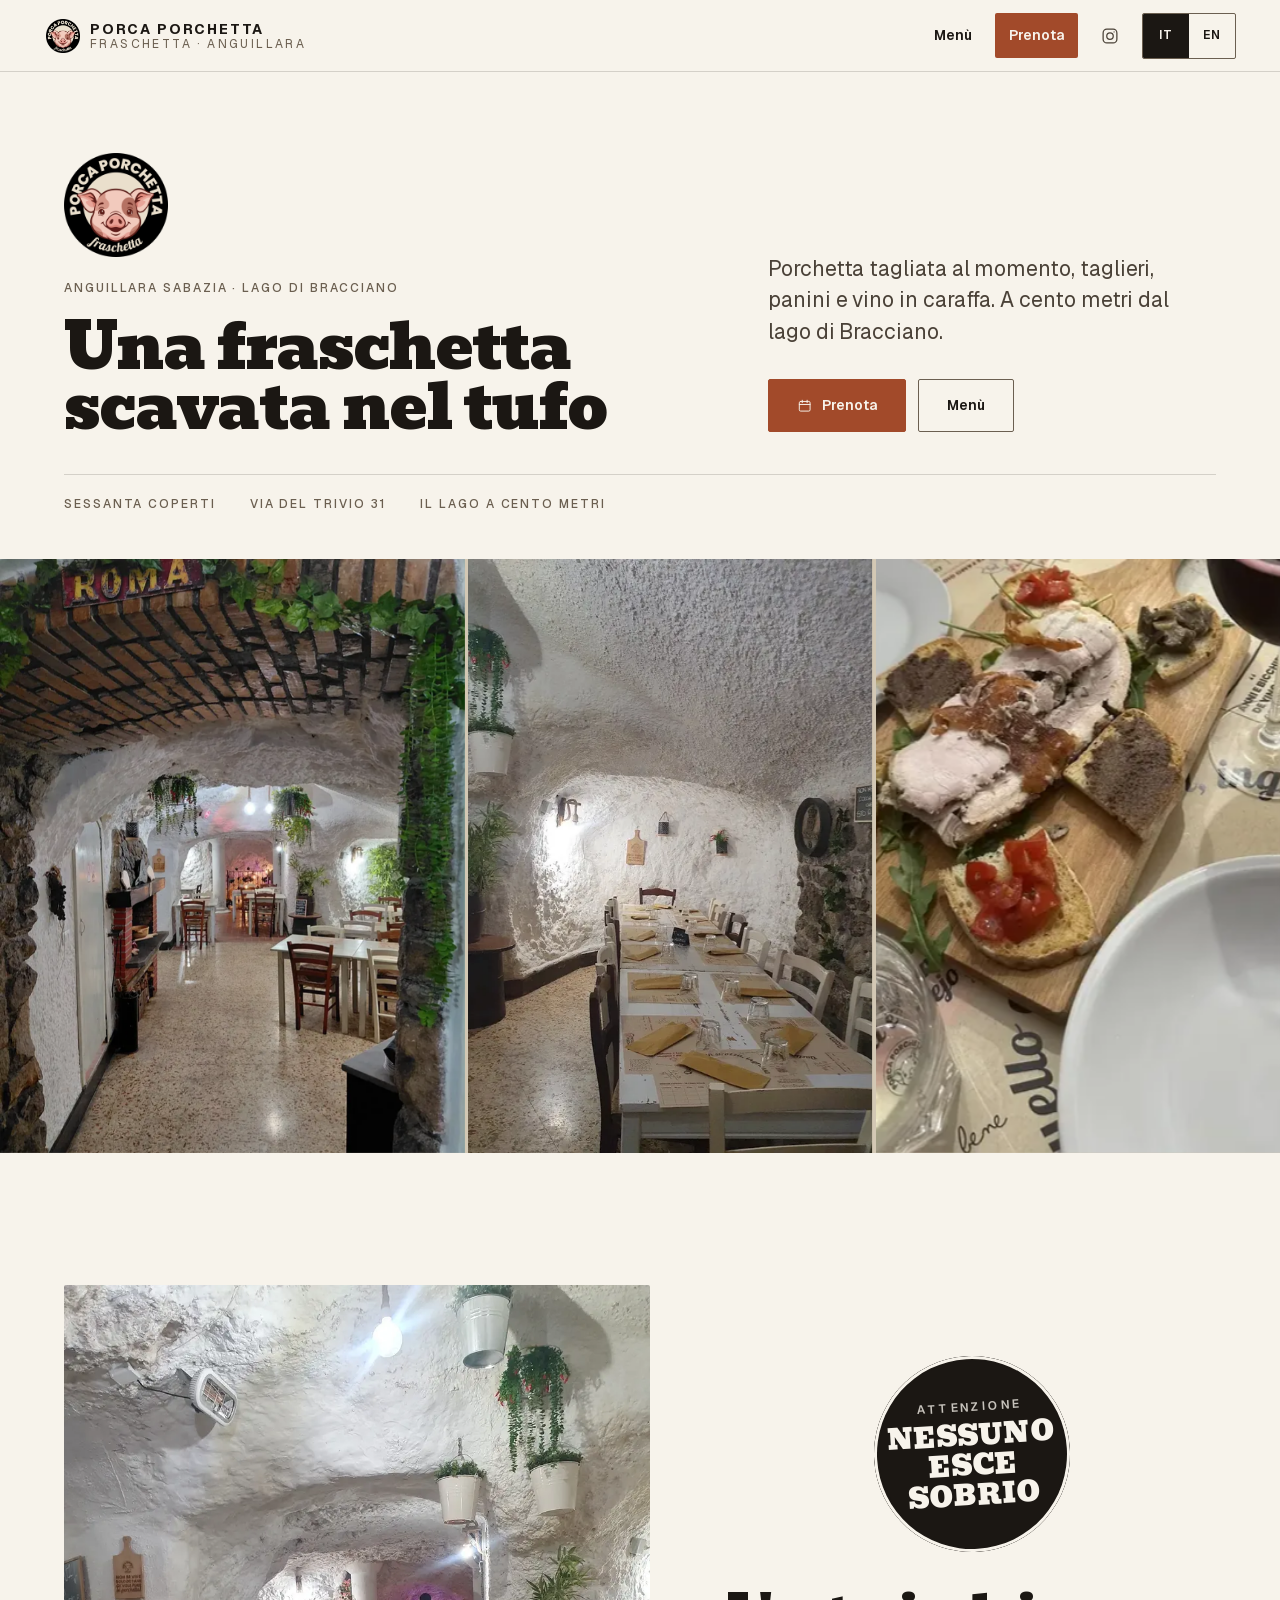
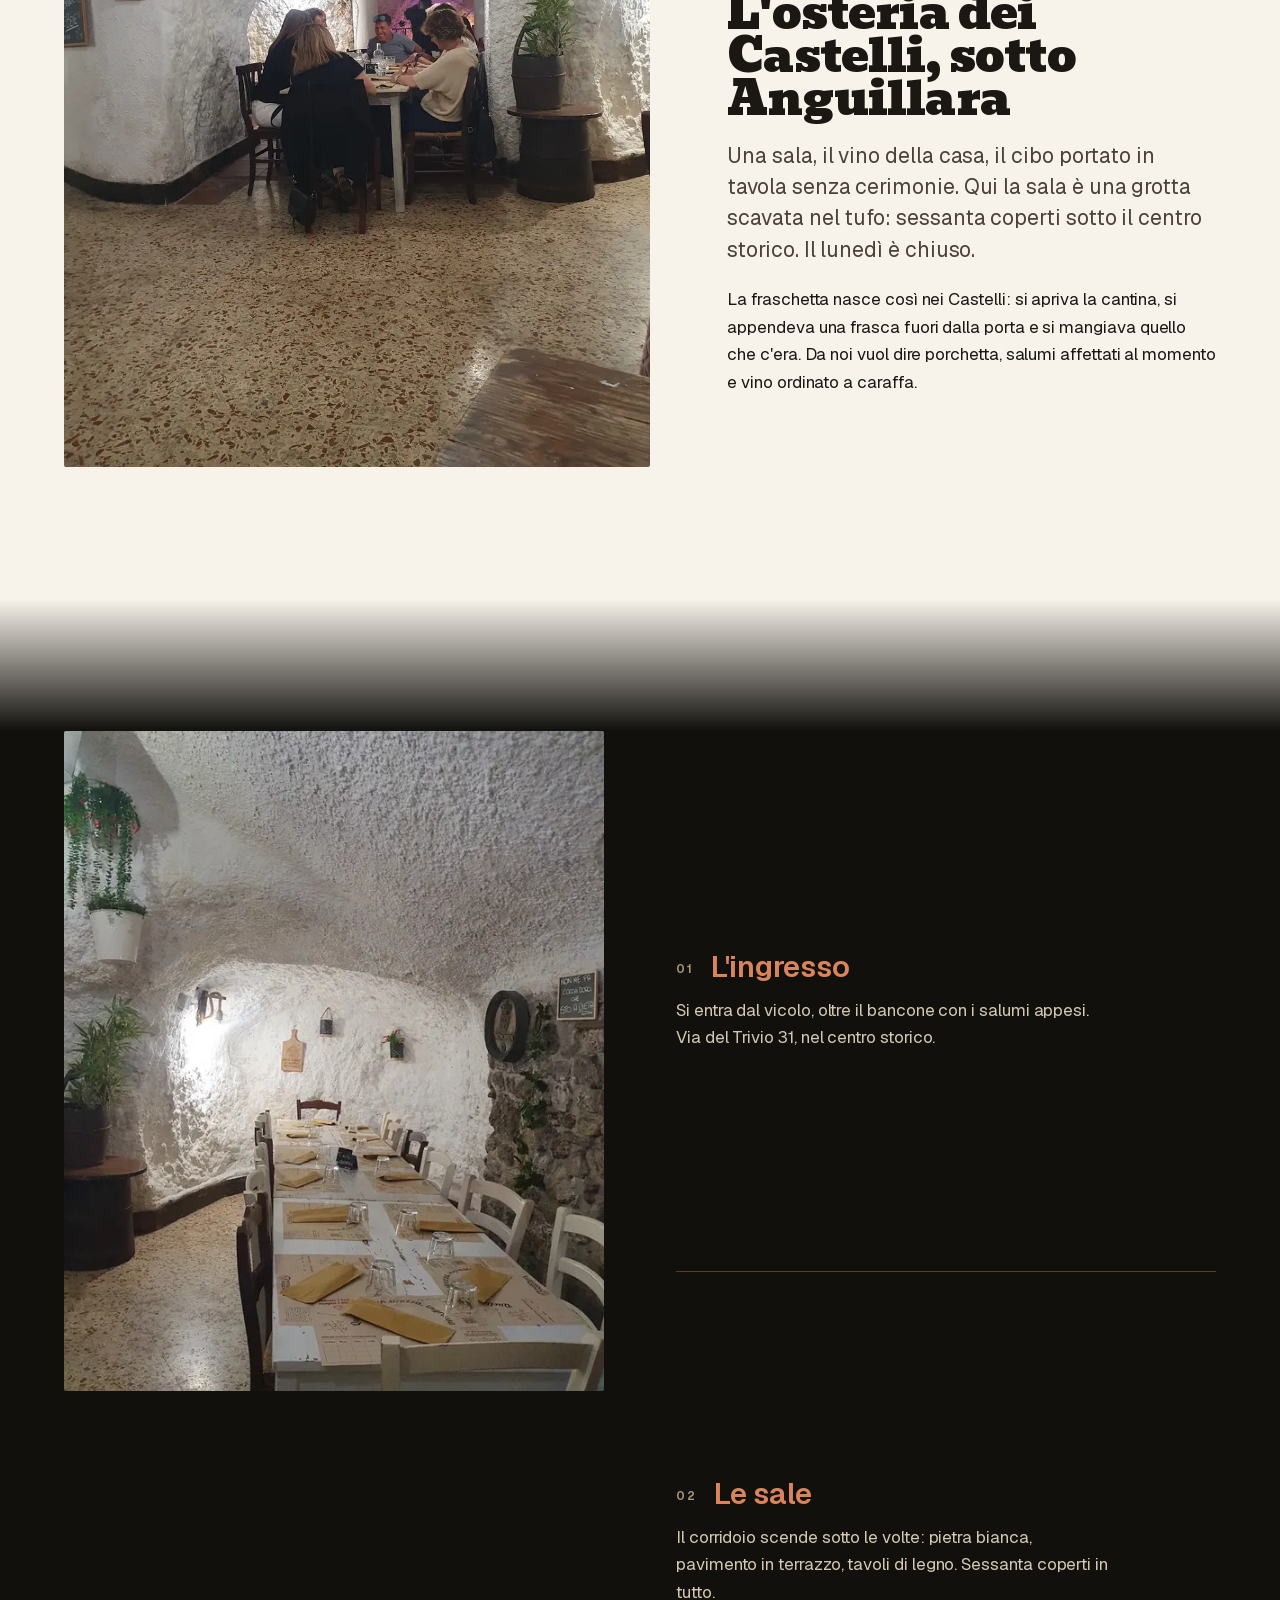
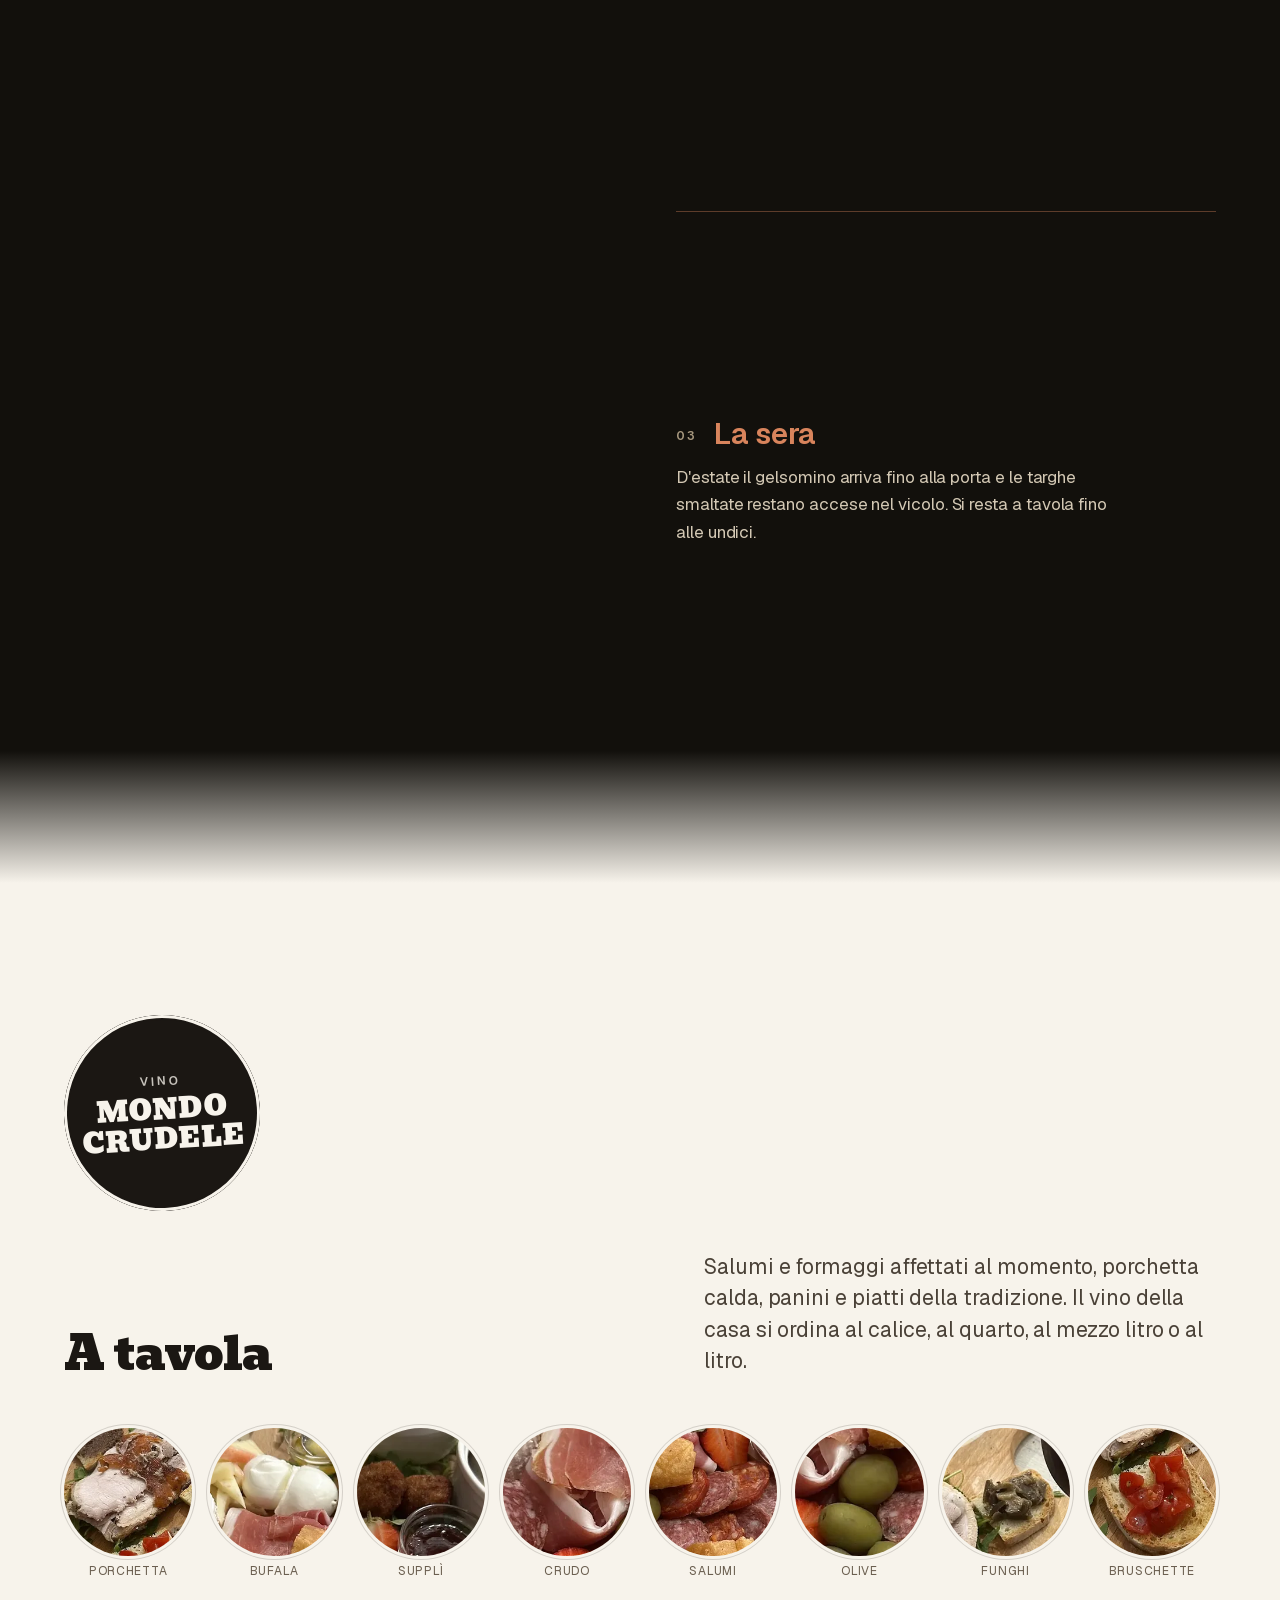
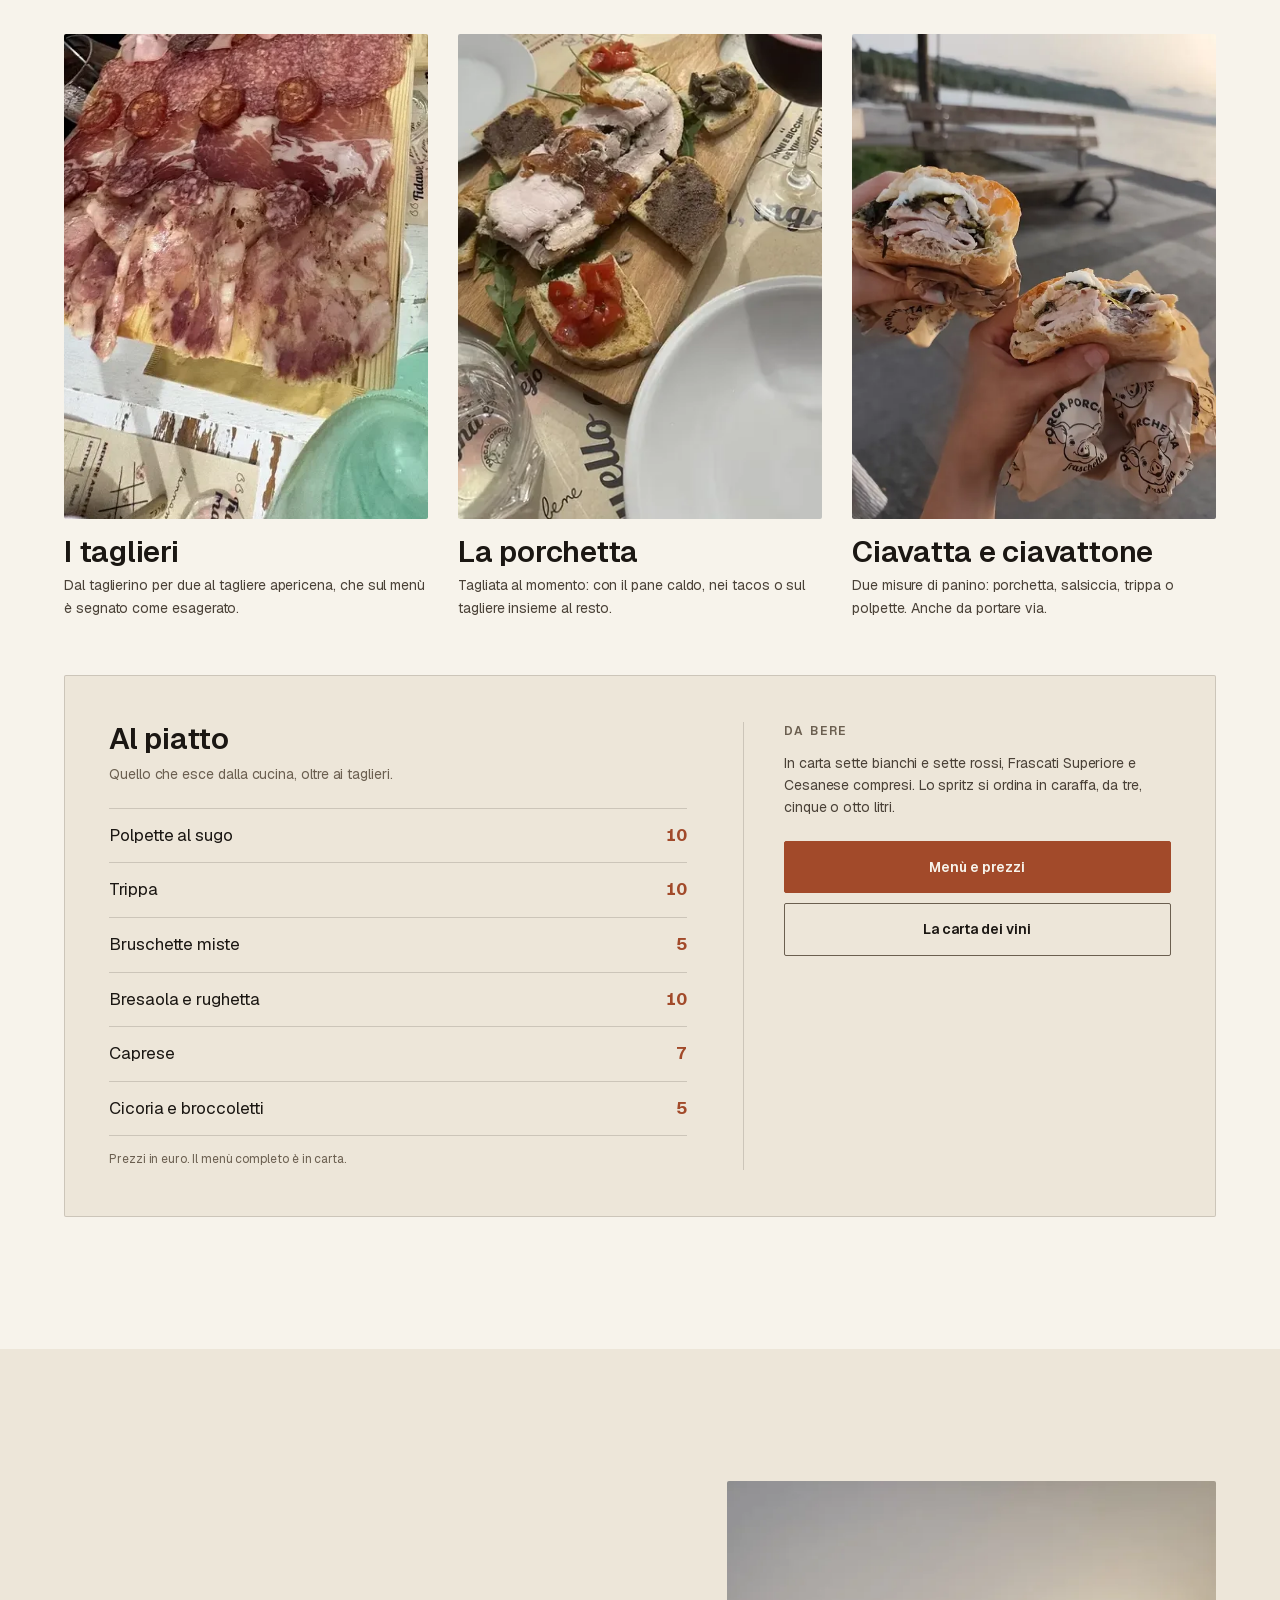
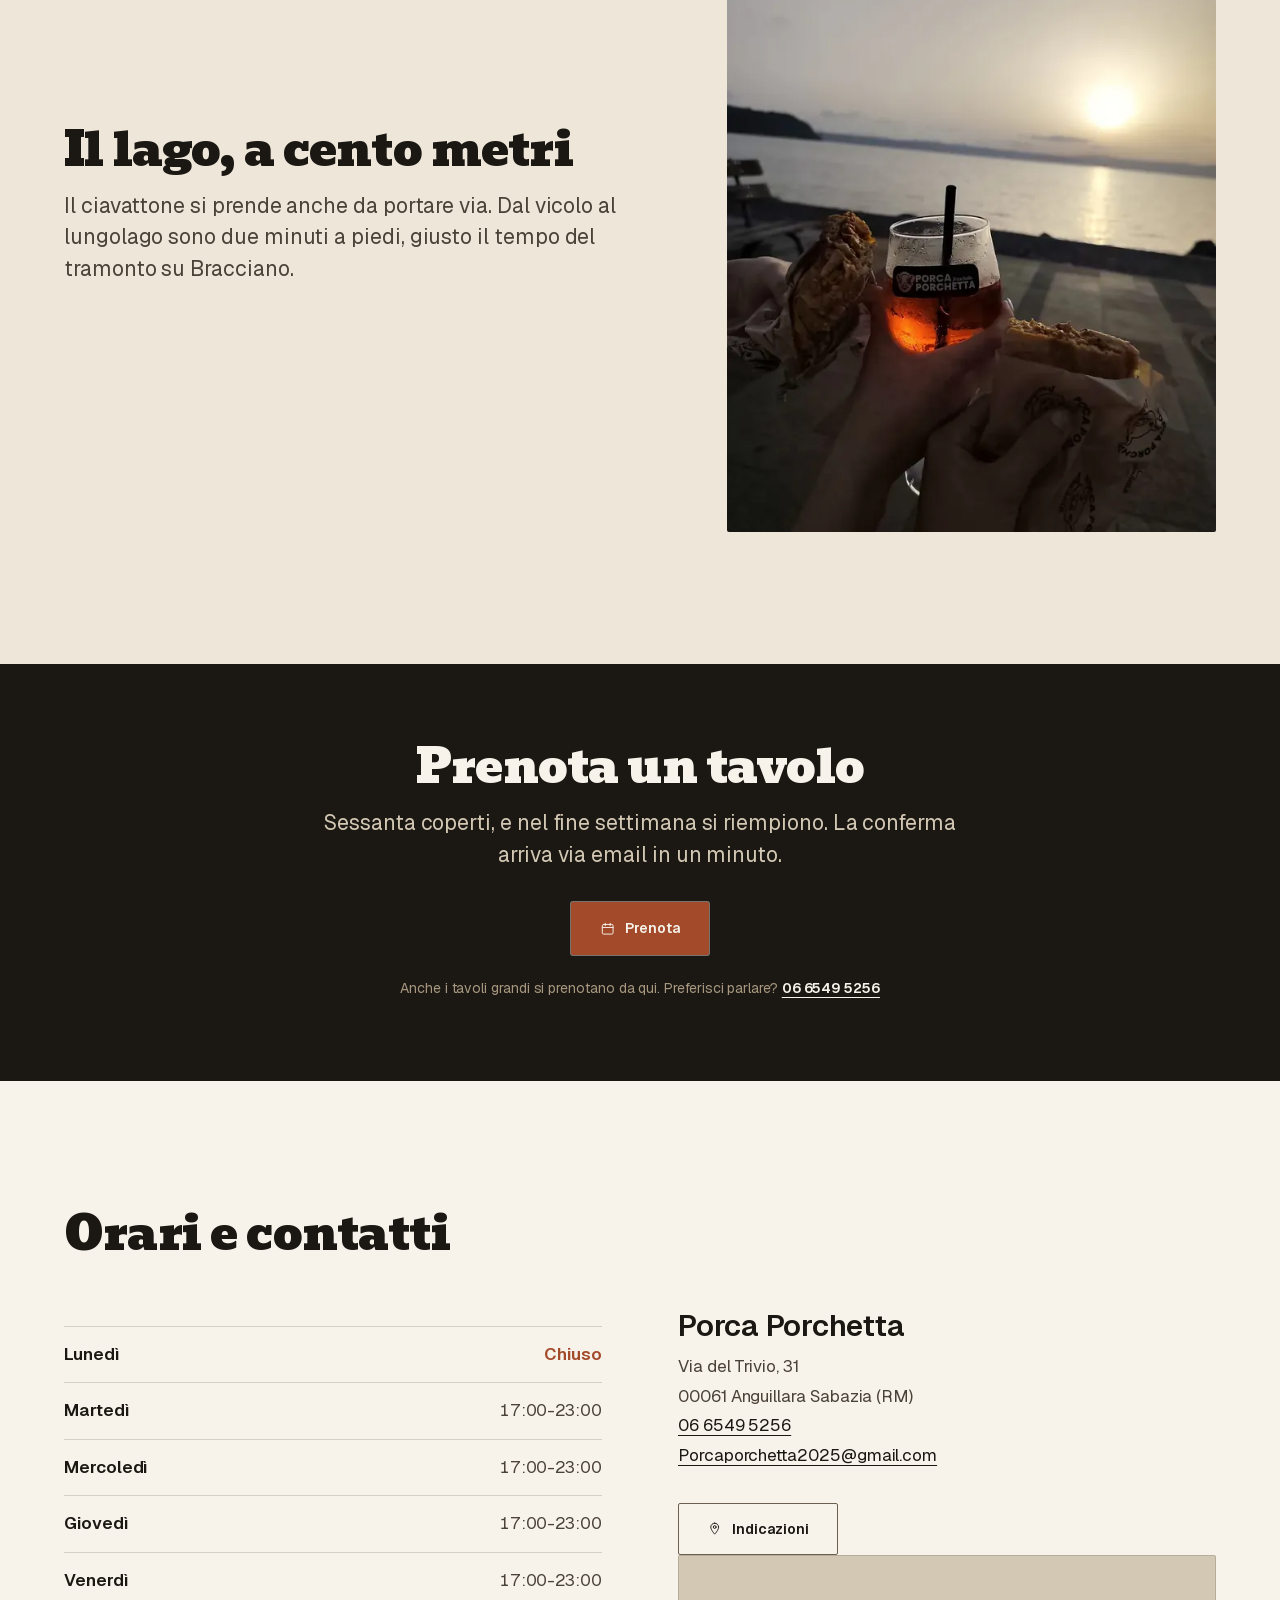
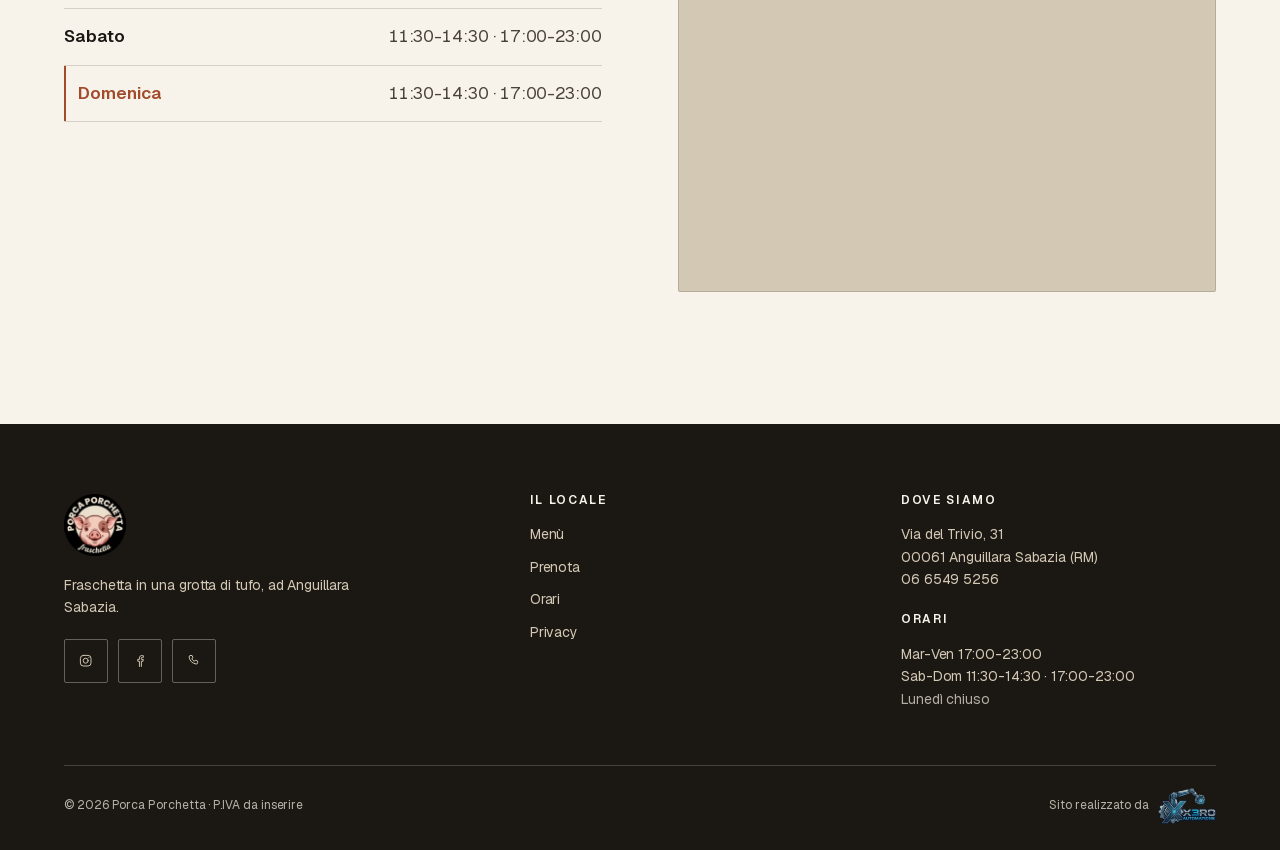
==== commit 7b0f8437: "Cut the opening hours out of the hero, and give the name the room they freed The hours were stated t" ====
--- a/index.html
+++ b/index.html
@@ -150,39 +150,39 @@
      them, and the type keeps a real ground, so no scrim is needed. -->
 <section class="hero" id="top">
   <div class="hero__type wrap">
+
+    <!-- Their roundel at the size it was drawn for. It is the only place on the
+         landing page the full-colour mark appears: in the bar it reads as a
+         sticker, here it reads as a sign over a door. -->
     <div class="hero__lead">
-    <p class="eyebrow" data-i18n="hero.kicker">Anguillara Sabazia · Lago di Bracciano</p>
-
-    <h1 class="hero__h1">
-      <span class="ln"><span data-i18n="hero.h1a">Una fraschetta</span></span>
-      <span class="ln"><span data-i18n="hero.h1b">scavata nel tufo</span></span>
-    </h1>
-
-    <p class="hero__lede" data-i18n="hero.lede">
-      Porchetta tagliata al momento, taglieri, panini e vino in caraffa.
-      A cento metri dal lago di Bracciano.
-    </p>
-
-    <div class="cta-row">
-      <a class="btn btn--vino" href="prenota.html">
-        <svg class="ic" viewBox="0 0 24 24" aria-hidden="true"><use href="#i-cal"></use></svg>
-        <span data-i18n="nav.book">Prenota</span>
-      </a>
-      <a class="btn btn--linea" href="menu.html" data-i18n="nav.menu">Menù</a>
-    </div>
-    </div>
-
-    <!-- The right of a hero is where a stock photo usually goes. The most useful
-         thing a fraschetta can put there is when it is open. -->
-    <aside class="hero__when">
-     <h2 class="hero__when-k" data-i18n="hero.when">Quando siamo aperti</h2>
-     <dl class="hero__when-l">
-       <div><dt data-i18n="hero.w1d">Martedì-venerdì</dt><dd>17:00-23:00</dd></div>
-       <div><dt data-i18n="hero.w2d">Sabato e domenica</dt><dd>11:30-14:30 · 17:00-23:00</dd></div>
-       <div class="is-closed"><dt data-i18n="d.mon">Lunedì</dt><dd data-i18n="in.closed">Chiuso</dd></div>
-     </dl>
-     <a class="linkish" href="#dove" data-i18n="hero.wlink">Dove siamo</a>
-   </aside>
+      <img class="hero__mark" src="assets/img/logo.png" alt="" width="512" height="512"
+           fetchpriority="high" decoding="async">
+      <p class="eyebrow" data-i18n="hero.kicker">Anguillara Sabazia · Lago di Bracciano</p>
+
+      <h1 class="hero__h1">
+        <span class="ln"><span data-i18n="hero.h1a">Una fraschetta</span></span>
+        <span class="ln"><span data-i18n="hero.h1b">scavata nel tufo</span></span>
+      </h1>
+    </div>
+
+    <!-- The sentence and the two actions take the right of the title block, so
+         nothing has to be invented to fill it. The opening hours used to sit
+         here and were cut: they are stated properly under "Orari e contatti"
+         and saying them twice made the hero a timetable. -->
+    <div class="hero__say">
+      <p class="hero__lede" data-i18n="hero.lede">
+        Porchetta tagliata al momento, taglieri, panini e vino in caraffa.
+        A cento metri dal lago di Bracciano.
+      </p>
+
+      <div class="cta-row">
+        <a class="btn btn--vino" href="prenota.html">
+          <svg class="ic" viewBox="0 0 24 24" aria-hidden="true"><use href="#i-cal"></use></svg>
+          <span data-i18n="nav.book">Prenota</span>
+        </a>
+        <a class="btn btn--linea" href="menu.html" data-i18n="nav.menu">Menù</a>
+      </div>
+    </div>
 
     <!-- Three portraits standing side by side, so no plate is letterboxed. The
          arch carries the mobile view alone; the other two are desktop only. -->
--- a/css/style.css
+++ b/css/style.css
@@ -624,53 +624,37 @@
 
 /* One grid, two orders. On a phone the photographs come straight after the
    headline, because a cave restaurant whose first screen is all type has
-   wasted the only thing it has; the opening hours follow them. On a desktop
-   the hours take the empty right of the title block and the triptych goes
-   full bleed underneath. */
+   wasted the only thing it has. On a desktop the name takes the left of the
+   block and the sentence with its two actions takes the right, so the width
+   is filled by the hero's own content; the triptych goes full bleed under it. */
 .hero__type {
   display: grid;
-  padding-block: clamp(36px, 6vh, 84px) 0;
-  grid-template-areas: 'lead' 'strip' 'when' 'facts';
+  padding-block: clamp(32px, 5vh, 72px) 0;
+  grid-template-areas: 'lead' 'say' 'strip' 'facts';
 }
 .hero__lead  { grid-area: lead; }
-.hero__when  { grid-area: when; margin-top: 36px; }
+.hero__say   { grid-area: say; margin-top: 26px; }
 .hero__facts { grid-area: facts; }
 .hero__strip { grid-area: strip; }
 
 @media (min-width: 1000px) {
   .hero__type {
-    grid-template-columns: minmax(0, 1fr) minmax(240px, 300px);
-    grid-template-areas: 'lead when' 'facts facts' 'strip strip';
-    column-gap: clamp(48px, 6vw, 96px);
+    /* 1.4fr, not 1.3: at 1024 the second line of the name measured exactly the
+       column width, one font-metric shift away from wrapping to three rows */
+    grid-template-columns: minmax(0, 1.4fr) minmax(280px, 1fr);
+    grid-template-areas: 'lead say' 'facts facts' 'strip strip';
+    column-gap: clamp(48px, 6vw, 88px);
     align-items: end;
   }
-  .hero__when { margin-top: 0; }
-}
-
-/* when we are open, stated once, above the fold */
-.hero__when { align-self: end; }
-.hero__when-k {
-  margin-bottom: 16px;
-  padding-bottom: 12px;
-  border-bottom: 1px solid var(--line);
-  font-size: var(--fs-100);
-  font-weight: 600;
-  letter-spacing: var(--tr-caps);
-  text-transform: uppercase;
-  color: var(--ink-3);
-}
-.hero__when-l > div {
-  display: flex;
-  flex-wrap: wrap;
-  justify-content: space-between;
-  gap: 2px 16px;
-  padding: 9px 0;
-  font-size: var(--fs-200);
-}
-.hero__when-l dt { font-weight: 600; }
-.hero__when-l dd { margin: 0; color: var(--ink-2); font-variant-numeric: tabular-nums; }
-.hero__when-l .is-closed dd { color: var(--accent); font-weight: 600; }
-.hero__when .linkish { margin-top: 14px; }
+  .hero__say { margin-top: 0; padding-bottom: 6px; }
+}
+
+/* the roundel, at the size it was drawn for */
+.hero__mark {
+  width: clamp(72px, 9vw, 104px);
+  height: auto;
+  margin-bottom: 22px;
+}
 
 .hero__h1 {
   font-family: var(--ff-display);
@@ -678,8 +662,8 @@
   font-size: var(--fs-700);
   line-height: var(--lh-display);
   letter-spacing: var(--tr-display);
-  margin: 0 0 26px;
-  max-width: var(--m-display);
+  margin: 0;
+  max-width: 17ch;
 }
 .hero__h1 .ln {
   display: block;
@@ -690,6 +674,13 @@
   margin-bottom: -.09em;
 }
 .hero__h1 .ln > span { display: block; }
+
+/* The name has the whole left column to itself now, so it carries more weight
+   than the shared --fs-700 step allowed. Declared after the base rule on
+   purpose: same specificity, so source order is what decides it. */
+@media (min-width: 1000px) {
+  .hero__h1 { font-size: clamp(3.5rem, 2.2rem + 2.2vw, 4.5rem); }
+}
 
 .hero__lede {
   margin: 0;
@@ -1983,14 +1974,16 @@
     to   { transform: translateY(0); }
   }
 
+  .js-anim .hero__lead > .hero__mark,
   .js-anim .hero__lead > .eyebrow,
-  .js-anim .hero__lead > .hero__lede,
-  .js-anim .hero__lead > .cta-row {
+  .js-anim .hero__say > .hero__lede,
+  .js-anim .hero__say > .cta-row {
     animation: soft-up .9s var(--ease) both;
   }
-  .js-anim .hero__lead > .eyebrow    { animation-delay: .05s; }
-  .js-anim .hero__lead > .hero__lede { animation-delay: .42s; }
-  .js-anim .hero__lead > .cta-row    { animation-delay: .54s; }
+  .js-anim .hero__lead > .hero__mark { animation-delay: 0s; }
+  .js-anim .hero__lead > .eyebrow    { animation-delay: .12s; }
+  .js-anim .hero__say > .hero__lede  { animation-delay: .42s; }
+  .js-anim .hero__say > .cta-row     { animation-delay: .54s; }
   @keyframes soft-up {
     from { opacity: 0; transform: translateY(14px); }
     to   { opacity: 1; transform: none; }
@@ -2079,7 +2072,8 @@
   .js-anim .ph img,
   .hero__shot img,
   .hero__h1 .ln > span,
-  .hero__lead > * {
+  .hero__lead > *,
+  .hero__say > * {
     opacity: 1 !important;
     transform: none !important;
   }
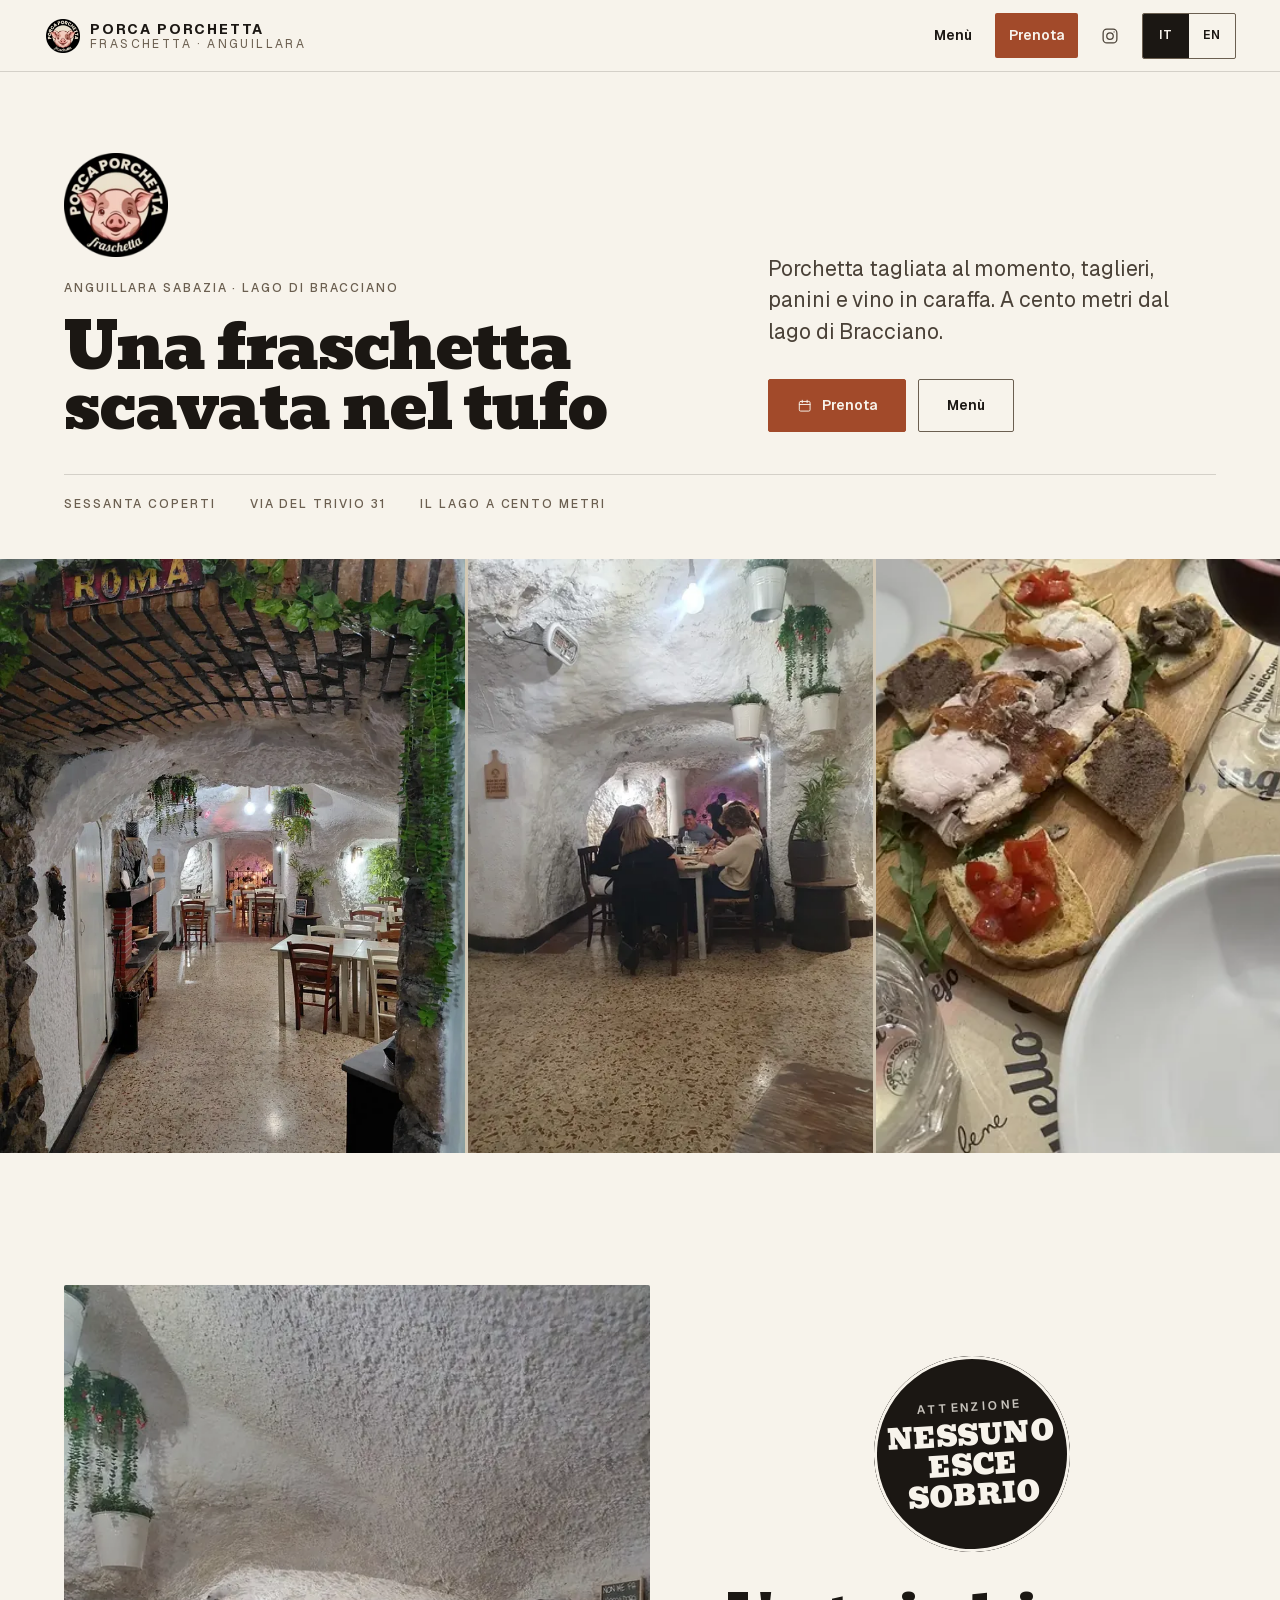
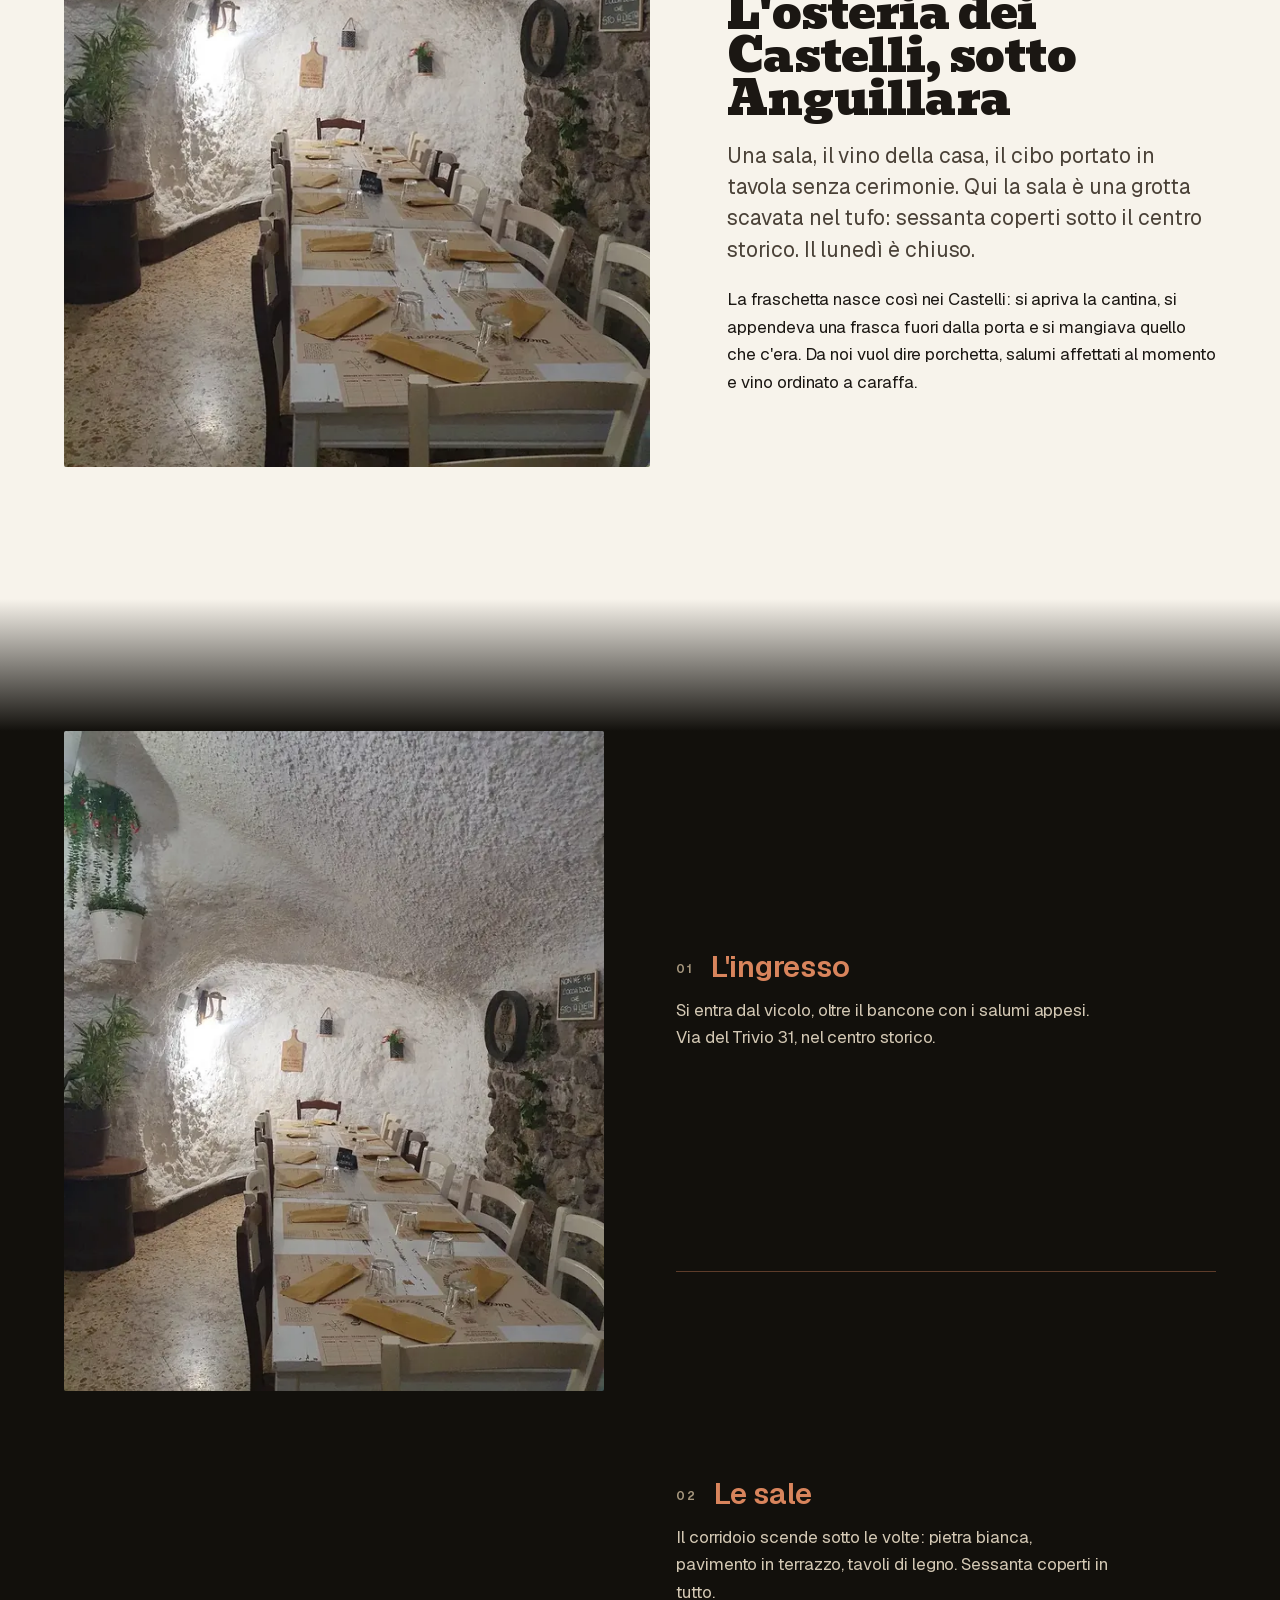
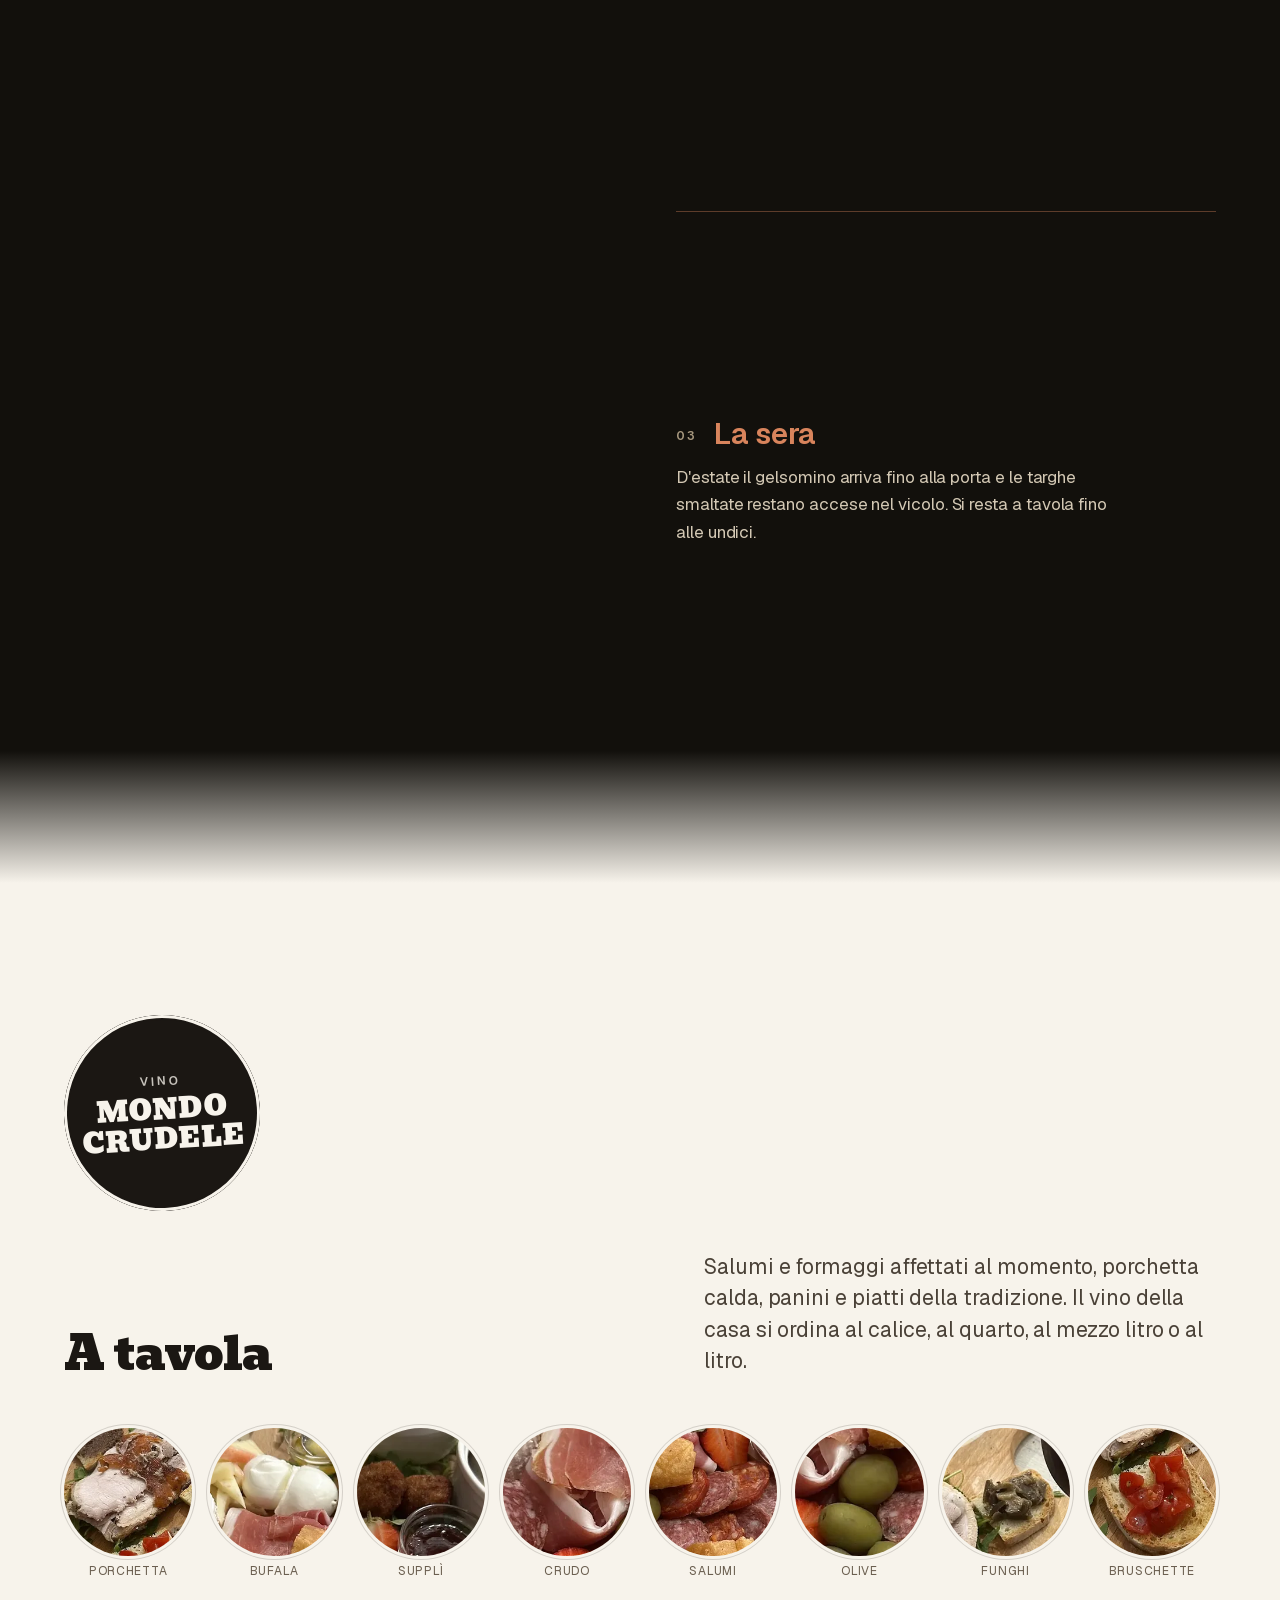
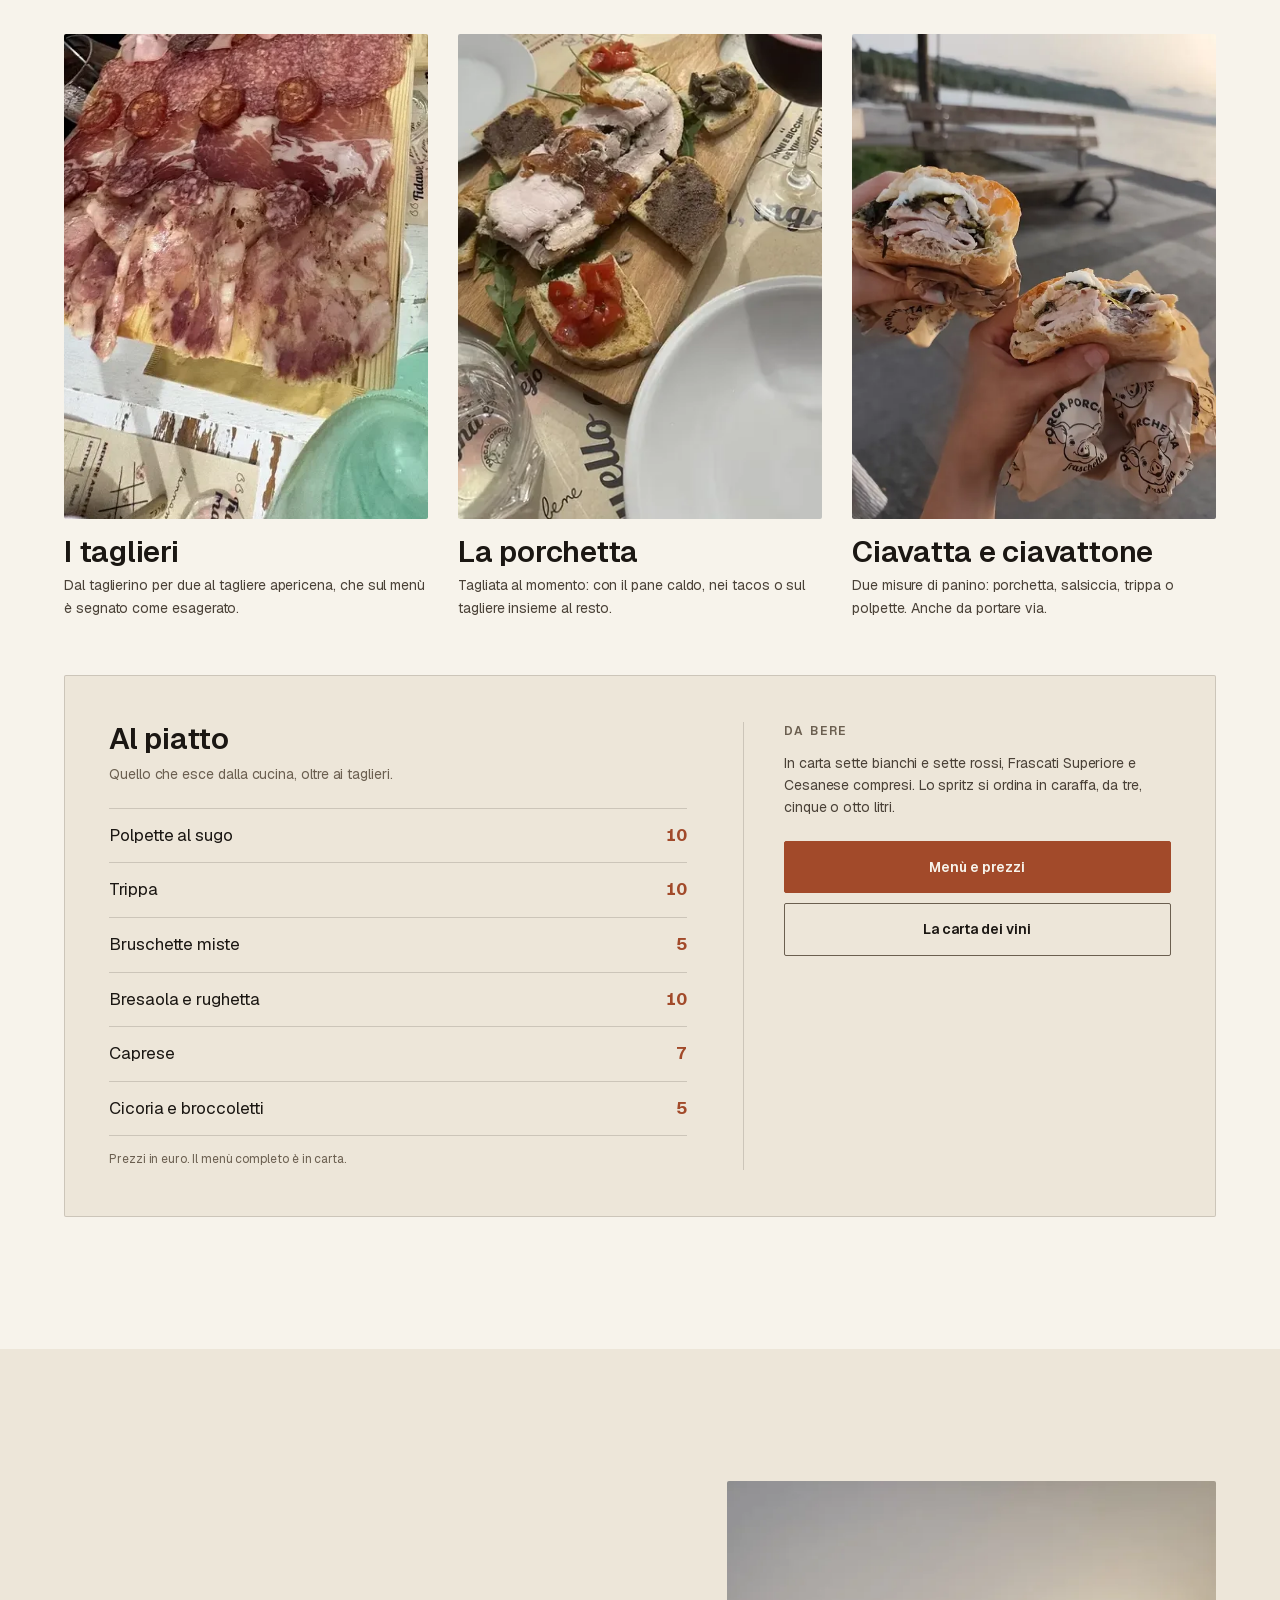
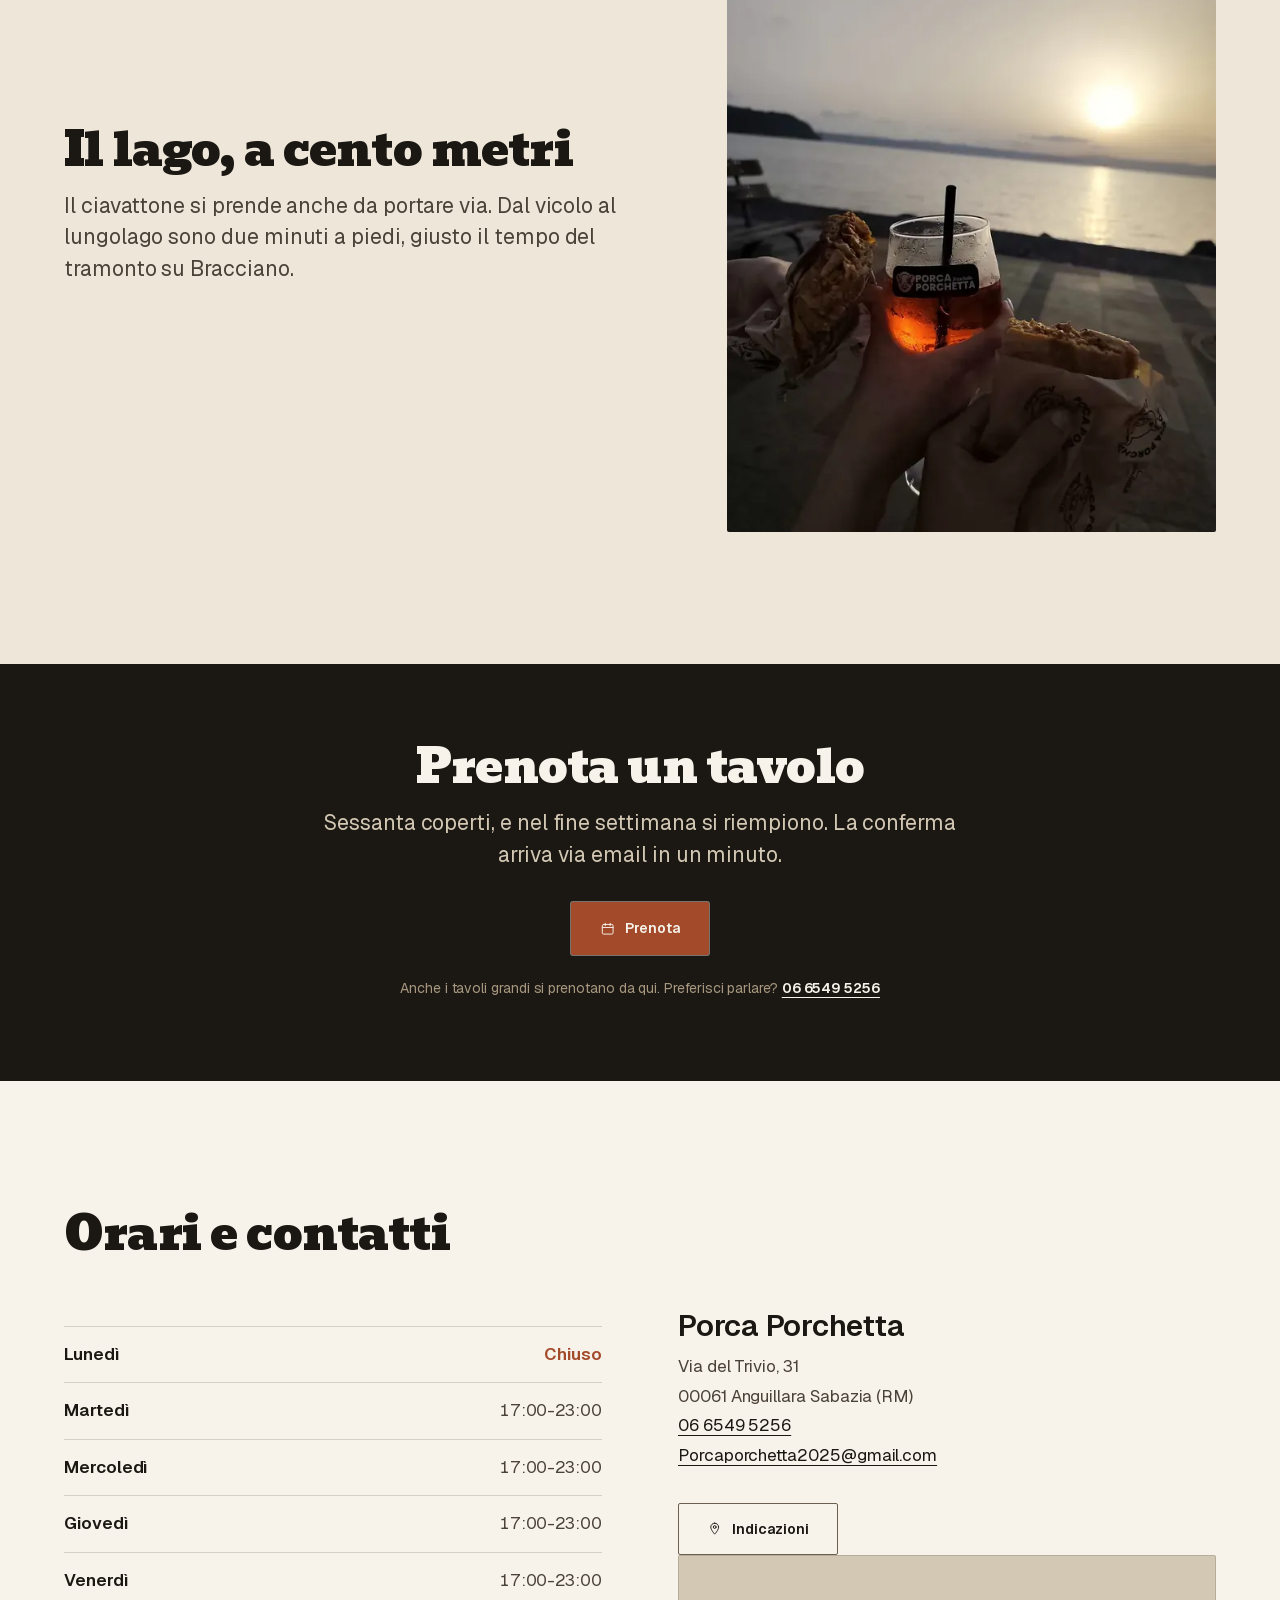
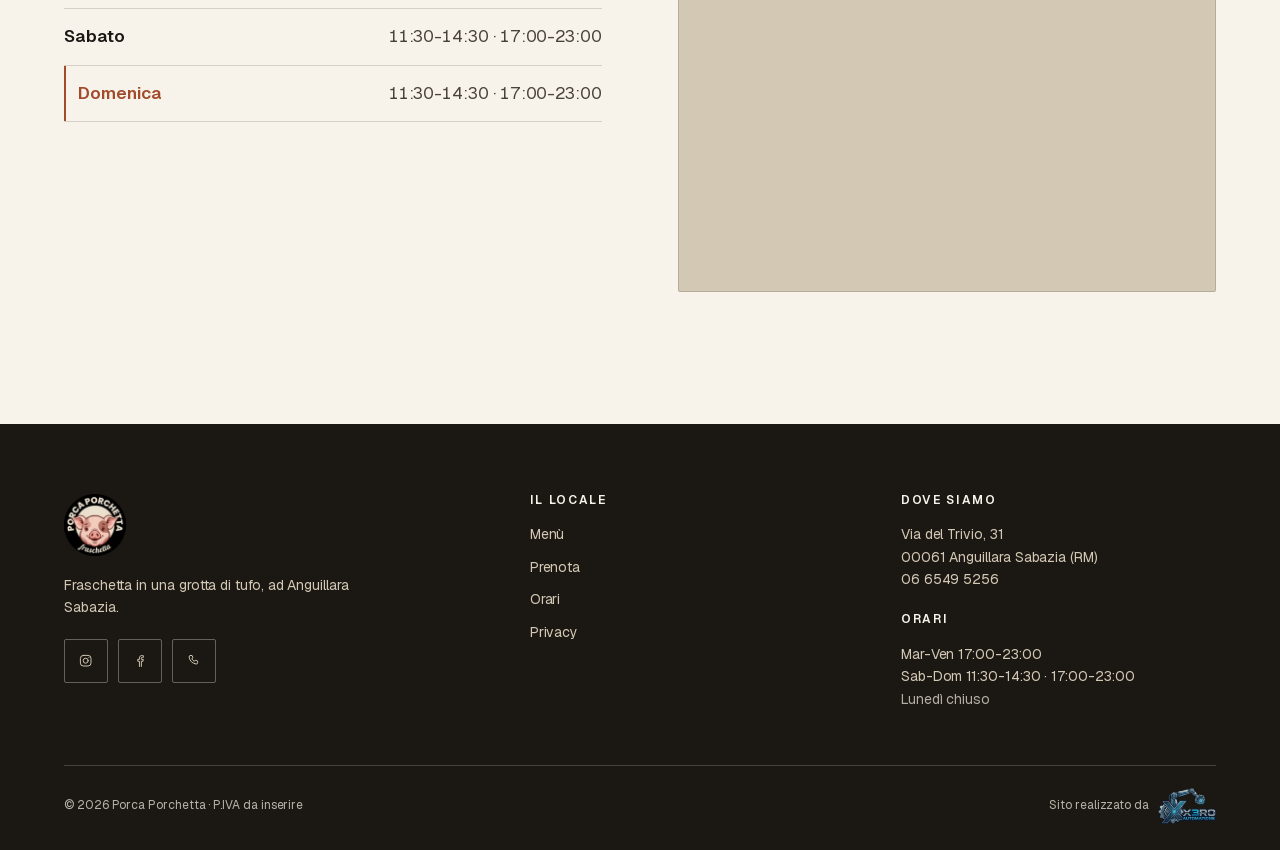
==== commit 6bc1269b: "Stop the hero entrance waiting on JavaScript, and lighten the mark it moves The logo jumped on every" ====
--- a/index.html
+++ b/index.html
@@ -155,8 +155,10 @@
          landing page the full-colour mark appears: in the bar it reads as a
          sticker, here it reads as a sign over a door. -->
     <div class="hero__lead">
-      <img class="hero__mark" src="assets/img/logo.png" alt="" width="512" height="512"
-           fetchpriority="high" decoding="async">
+      <img class="hero__mark" src="assets/img/logo-128.webp"
+           srcset="assets/img/logo-128.webp 128w, assets/img/logo-256.webp 256w"
+           sizes="104px"
+           alt="" width="128" height="128" decoding="async">
       <p class="eyebrow" data-i18n="hero.kicker">Anguillara Sabazia · Lago di Bracciano</p>
 
       <h1 class="hero__h1">
@@ -197,11 +199,11 @@
              width="1400" height="1867" fetchpriority="high" decoding="async">
       </div>
       <div class="hero__shot hero__shot--extra">
-        <img src="assets/img/cave-corridor.webp"
-             srcset="assets/img/cave-corridor-600.webp 600w, assets/img/cave-corridor.webp 900w"
+        <img src="assets/img/cave-dining.webp"
+             srcset="assets/img/cave-dining-520.webp 520w, assets/img/cave-dining.webp 900w"
              sizes="30vw"
-             class="is-low"
-             alt="Il corridoio scavato nel tufo, con i tavoli apparecchiati sotto la volta"
+             class="is-mid"
+             alt="Clienti a tavola in fondo alla sala scavata nella roccia"
              width="900" height="1200" loading="lazy" decoding="async">
       </div>
       <div class="hero__shot hero__shot--extra">
@@ -229,10 +231,10 @@
   <div class="wrap">
     <div class="split">
       <div class="ph">
-        <img src="assets/img/cave-dining.webp"
-             srcset="assets/img/cave-dining-520.webp 520w, assets/img/cave-dining.webp 900w"
+        <img src="assets/img/cave-corridor.webp"
+             srcset="assets/img/cave-corridor-600.webp 600w, assets/img/cave-corridor.webp 900w"
              sizes="(min-width: 900px) 45vw, 100vw"
-             alt="Clienti a tavola in fondo alla sala scavata nella roccia"
+             alt="Il corridoio scavato nel tufo, con i tavoli apparecchiati sotto la volta"
              width="900" height="1200" loading="lazy" decoding="async">
       </div>
       <div class="split__text rev">
--- a/css/style.css
+++ b/css/style.css
@@ -722,8 +722,12 @@
 /* the painted ROMA sign sits in the top 7% of its plate; the crop is pinned
    high so the thing the alt text describes survives the frame */
 .hero__shot--arch img { object-position: 50% 12%; }
-/* the corridor plate carries its tables low in the frame */
-.hero__shot img.is-low { object-position: 50% 62%; }
+/* The middle frame is the only one with people in it, and they sit just above
+   the centre of the plate. The corridor shot used to be here and was two thirds
+   bare wall: place, people, food reads as a fraschetta; place, wall, food does
+   not. The corridor moved to "Che cos'è una fraschetta", where it runs large
+   and portrait and the tufo texture is the point. */
+.hero__shot img.is-mid { object-position: 50% 64%; }
 /* on a phone only the arch runs: two more portraits here would push the first
    sentence of the page a whole screen further down */
 .hero__shot--extra { display: none; }
@@ -1955,35 +1959,42 @@
    disabled by the reduced motion block at the end.
    ========================================================================== */
 
-/* a: entrance, only on the landing hero, once, on load */
+/* a: entrance, only on the landing hero, once, on load.
+
+   These carry no .js-anim gate, unlike the scroll reveals below. They are pure
+   CSS animations that need no JavaScript to finish, and js/main.js loads at the
+   end of <body> — so gating them meant the hero painted in its END state, then
+   the class landed, then `animation-fill-mode: both` snapped everything back to
+   its start and replayed it. On a phone that reads as the logo jumping on every
+   refresh. The reduced-motion media query above is the only switch they need. */
 @media (prefers-reduced-motion: no-preference) {
-  .js-anim .hero__shot img { animation: hero-settle 1.8s var(--ease) both; }
+  .hero__shot img { animation: hero-settle 1.8s var(--ease) both; }
   @keyframes hero-settle {
     from { transform: scale(1.07); }
     to   { transform: scale(1); }
   }
 
-  .js-anim .hero__h1 .ln > span {
+  .hero__h1 .ln > span {
     animation: line-up 1s var(--ease) both;
     animation-delay: .12s;
   }
-  .js-anim .hero__h1 .ln:nth-child(2) > span { animation-delay: .23s; }
-  .js-anim .hero__h1 .ln:nth-child(3) > span { animation-delay: .34s; }
+  .hero__h1 .ln:nth-child(2) > span { animation-delay: .23s; }
+  .hero__h1 .ln:nth-child(3) > span { animation-delay: .34s; }
   @keyframes line-up {
     from { transform: translateY(105%); }
     to   { transform: translateY(0); }
   }
 
-  .js-anim .hero__lead > .hero__mark,
-  .js-anim .hero__lead > .eyebrow,
-  .js-anim .hero__say > .hero__lede,
-  .js-anim .hero__say > .cta-row {
+  .hero__lead > .hero__mark,
+  .hero__lead > .eyebrow,
+  .hero__say > .hero__lede,
+  .hero__say > .cta-row {
     animation: soft-up .9s var(--ease) both;
   }
-  .js-anim .hero__lead > .hero__mark { animation-delay: 0s; }
-  .js-anim .hero__lead > .eyebrow    { animation-delay: .12s; }
-  .js-anim .hero__say > .hero__lede  { animation-delay: .42s; }
-  .js-anim .hero__say > .cta-row     { animation-delay: .54s; }
+  .hero__lead > .hero__mark { animation-delay: 0s; }
+  .hero__lead > .eyebrow    { animation-delay: .12s; }
+  .hero__say > .hero__lede  { animation-delay: .42s; }
+  .hero__say > .cta-row     { animation-delay: .54s; }
   @keyframes soft-up {
     from { opacity: 0; transform: translateY(14px); }
     to   { opacity: 1; transform: none; }
